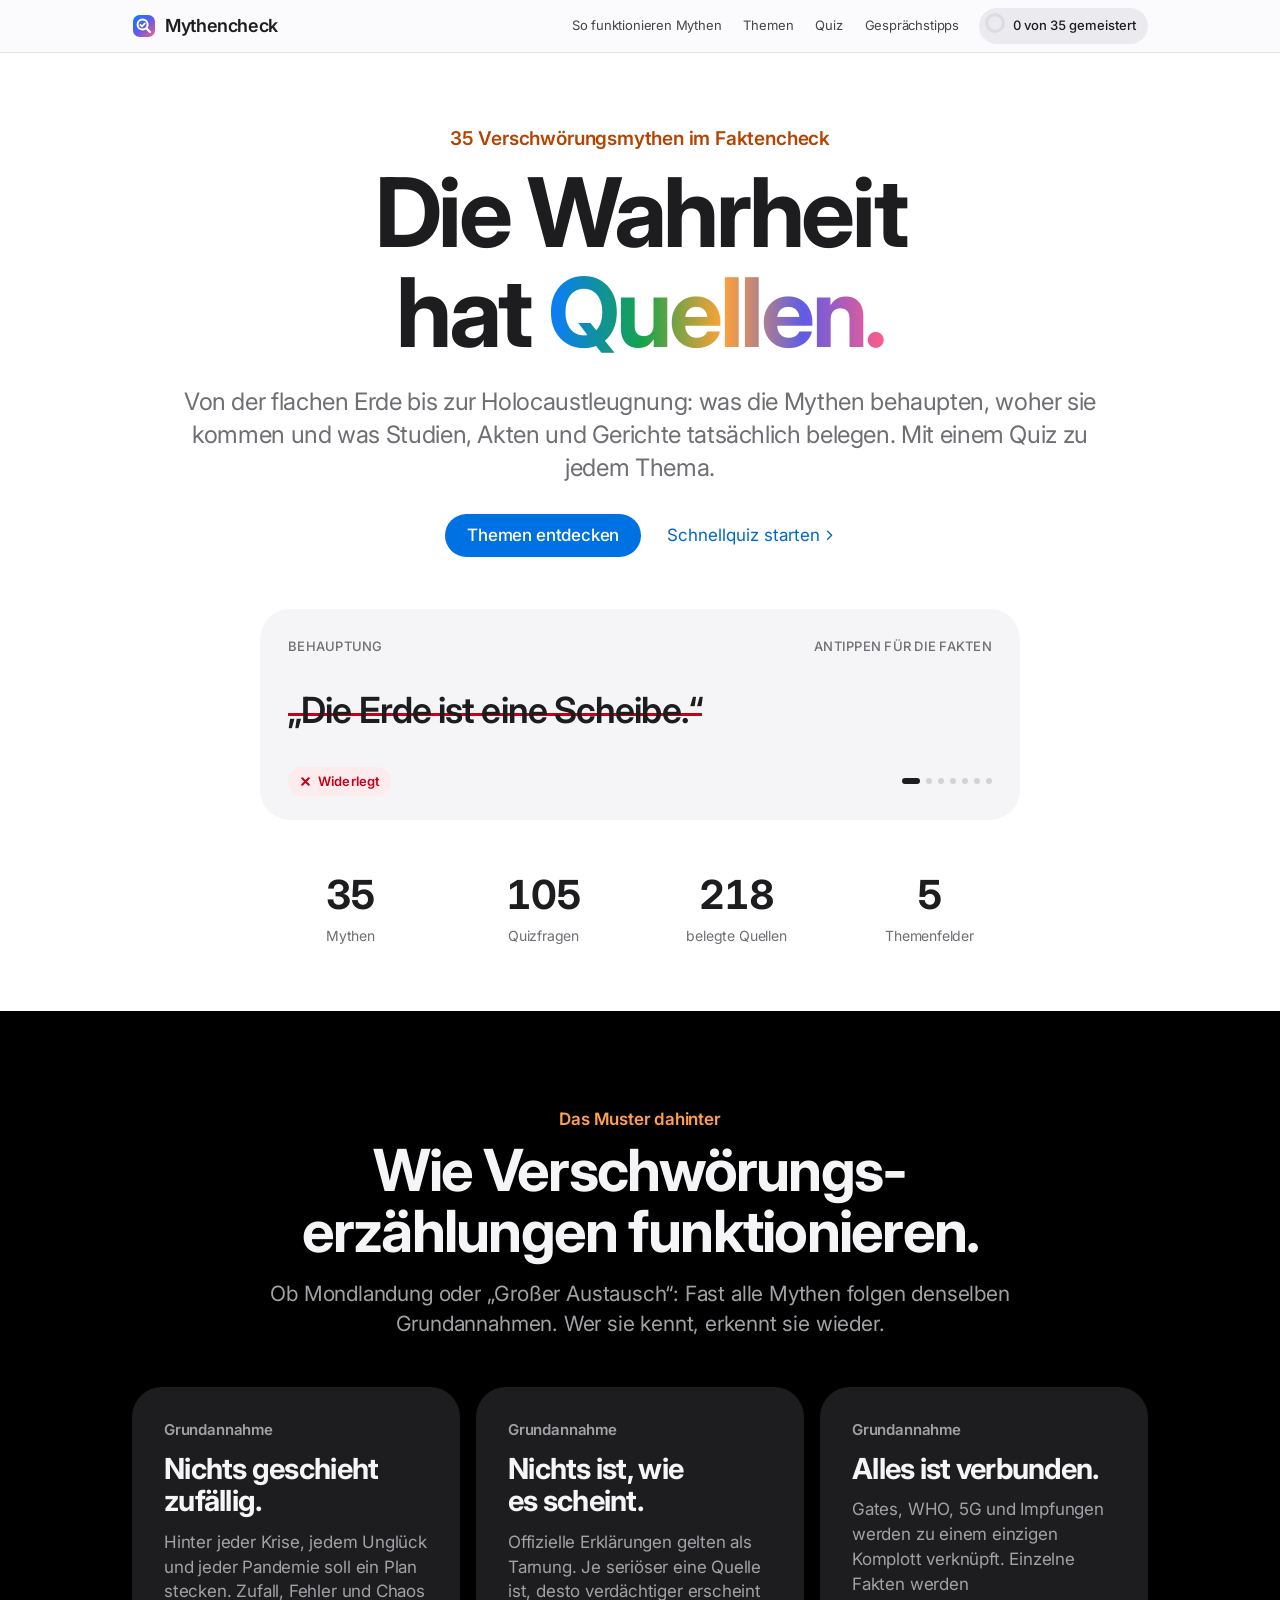
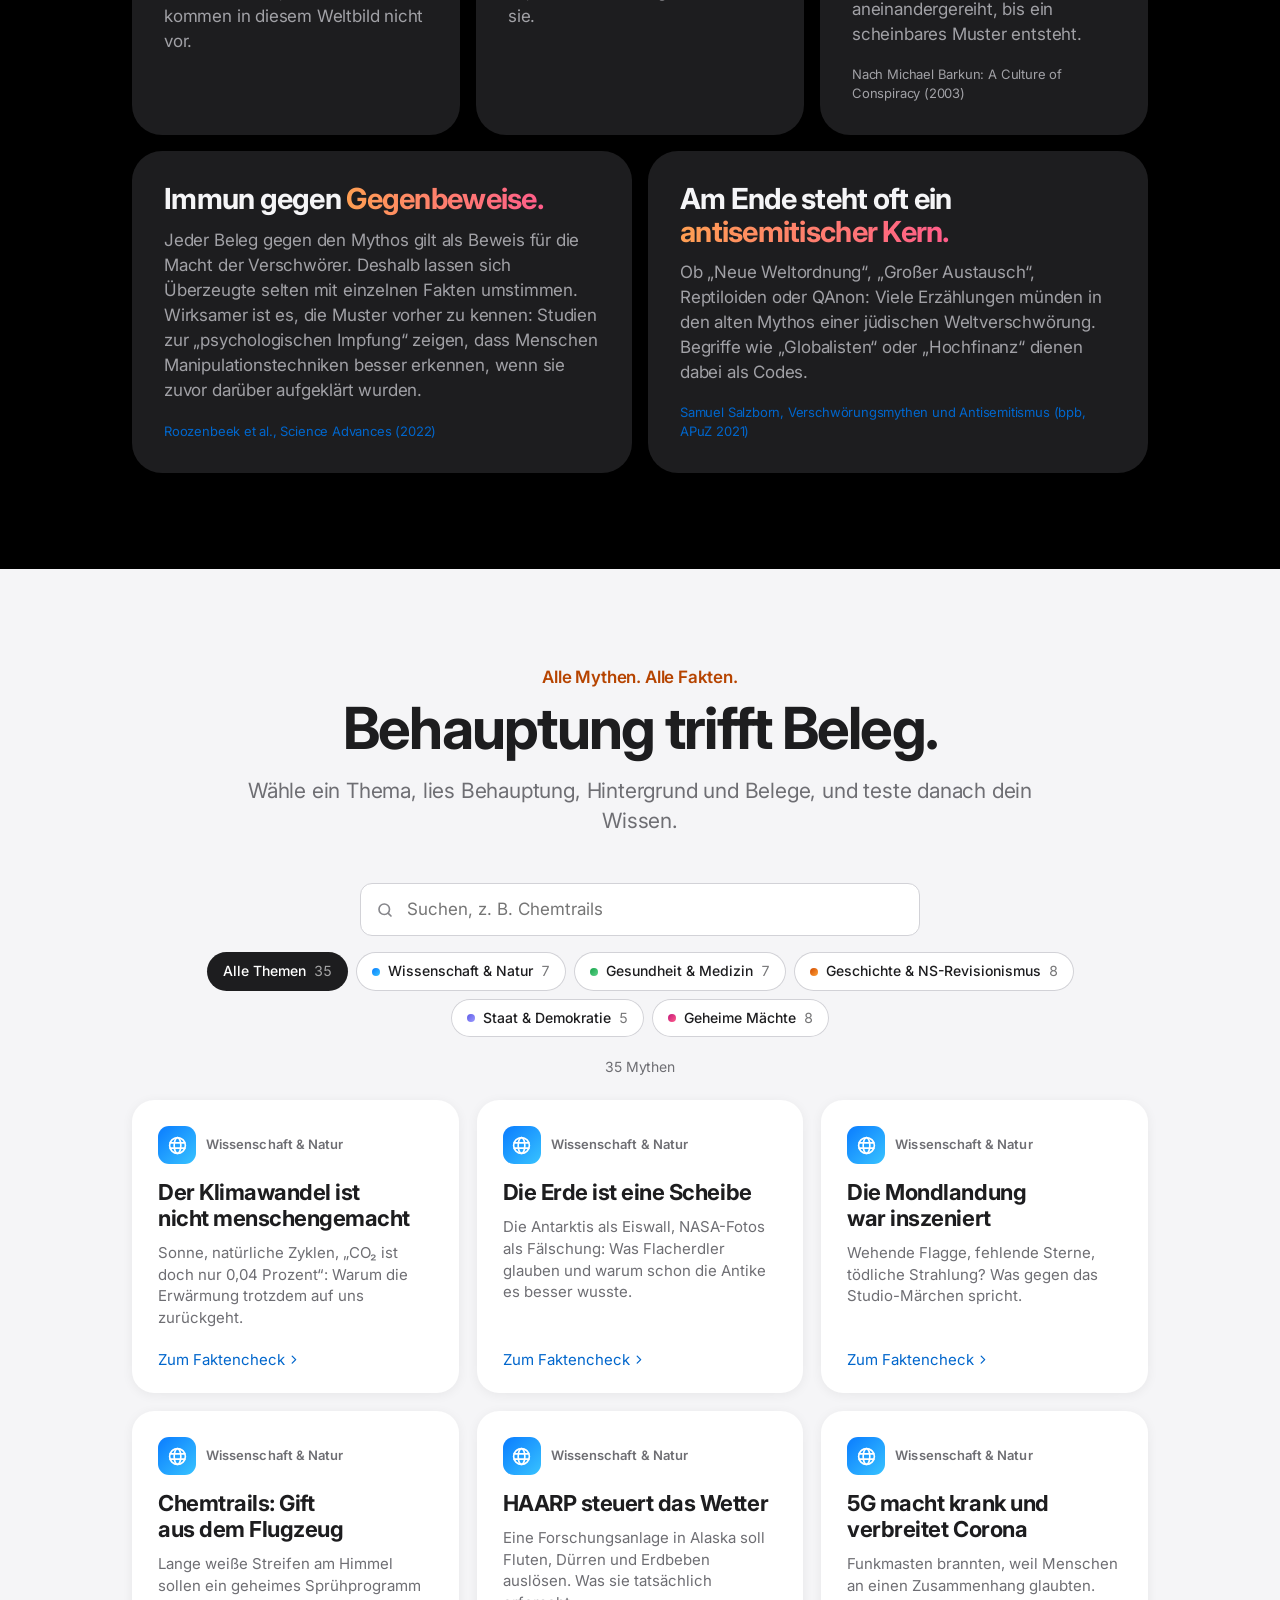
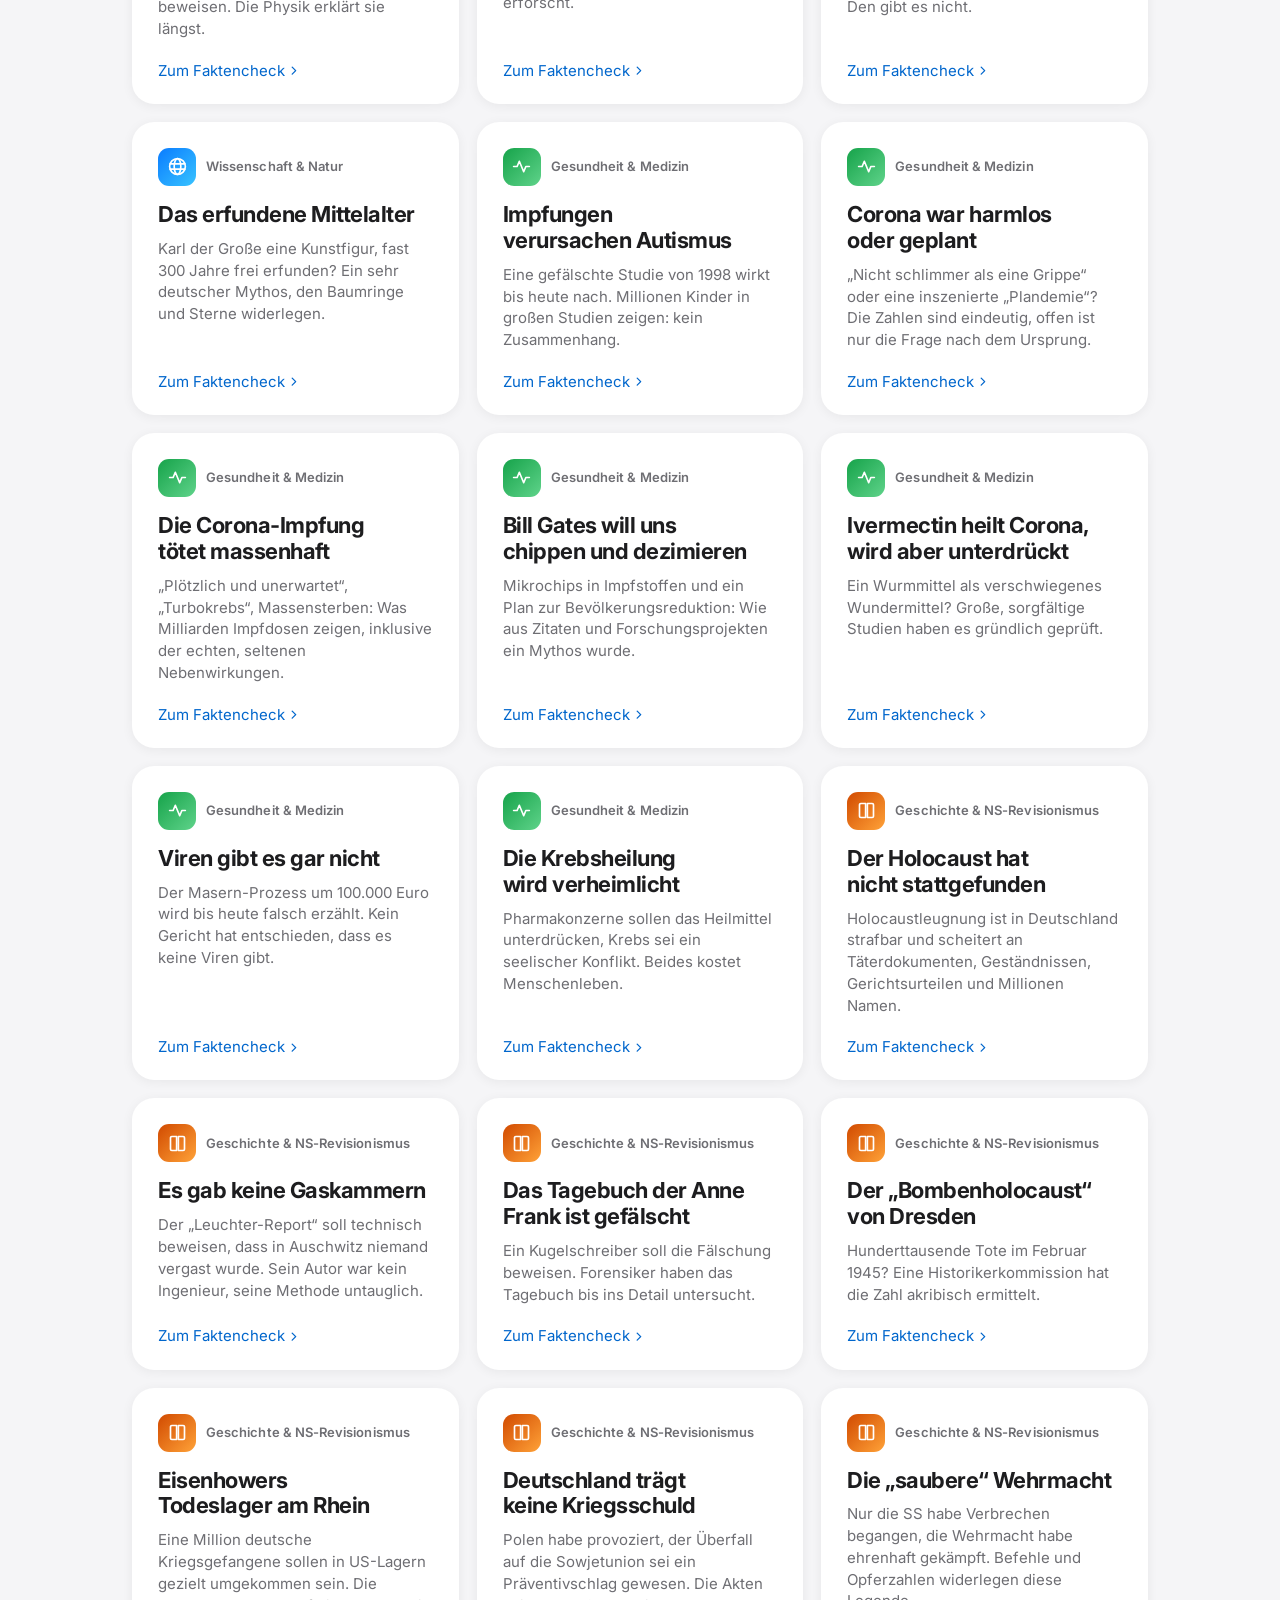
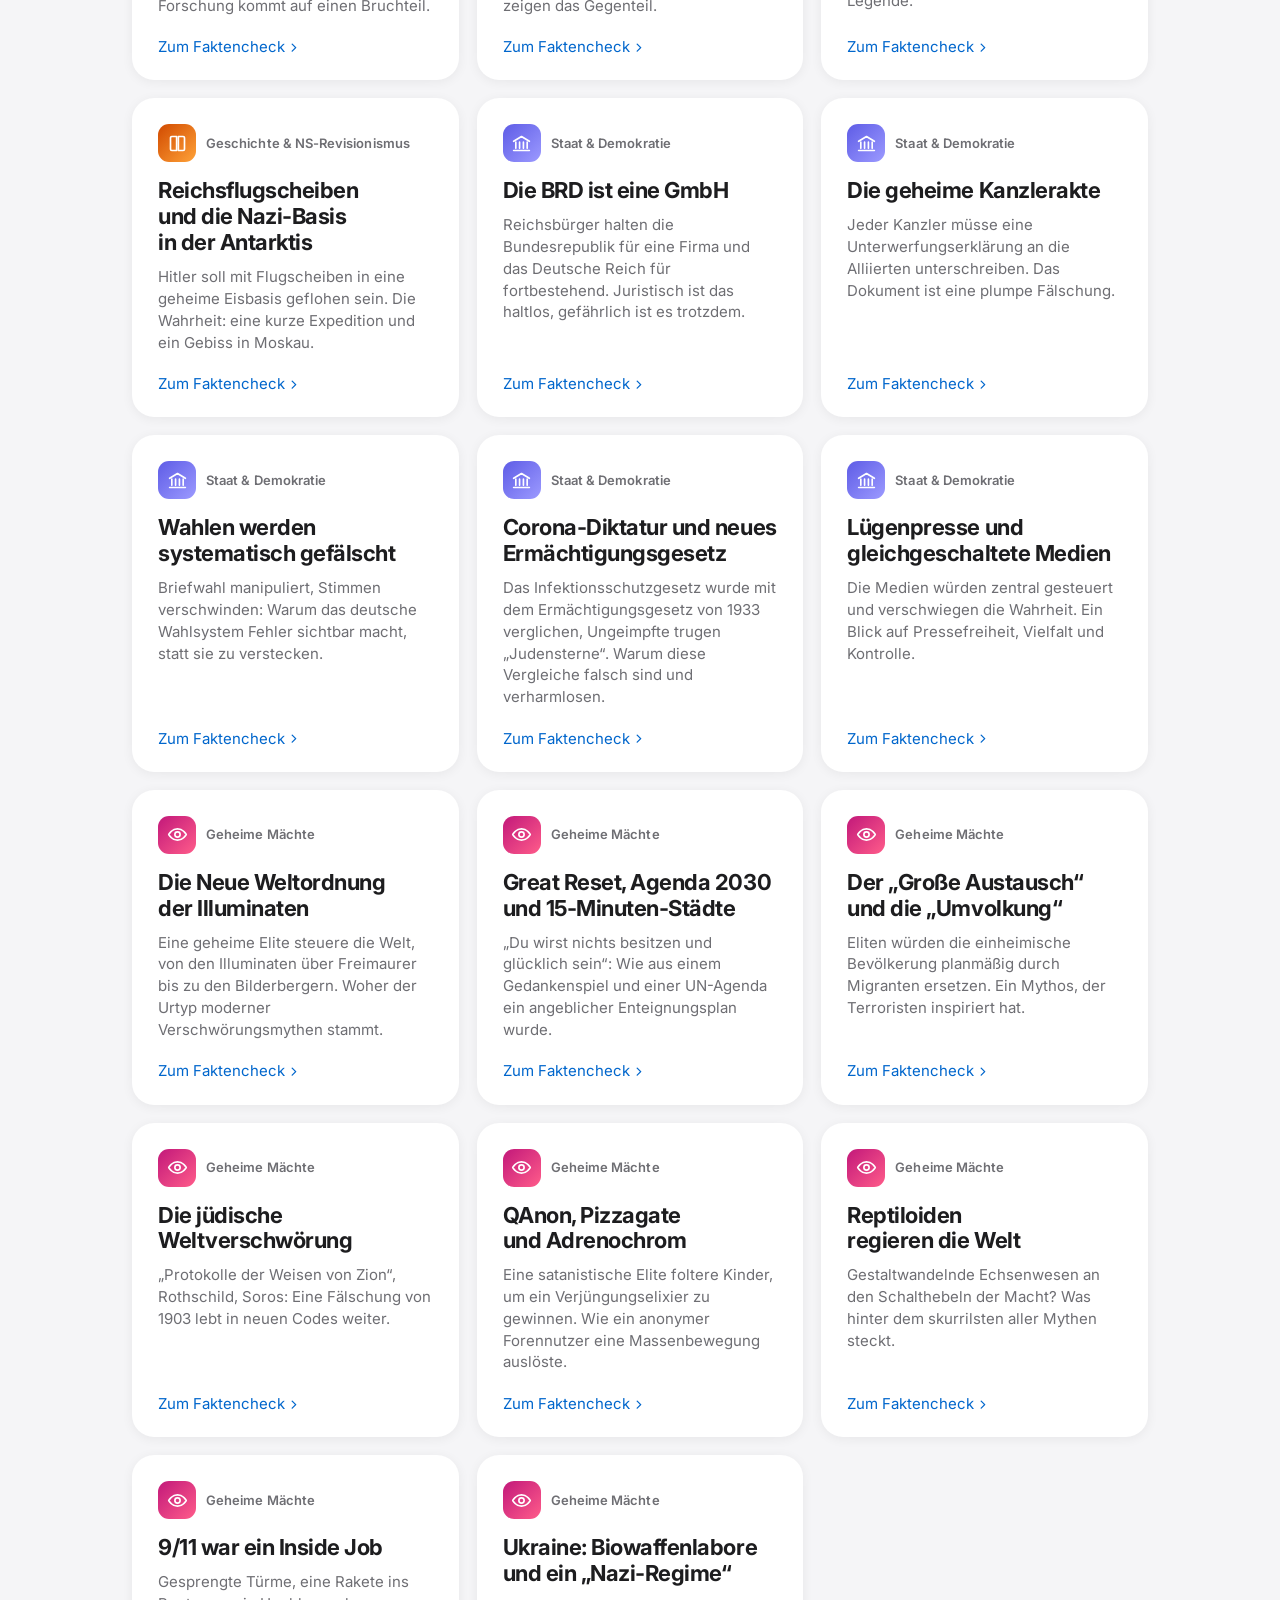
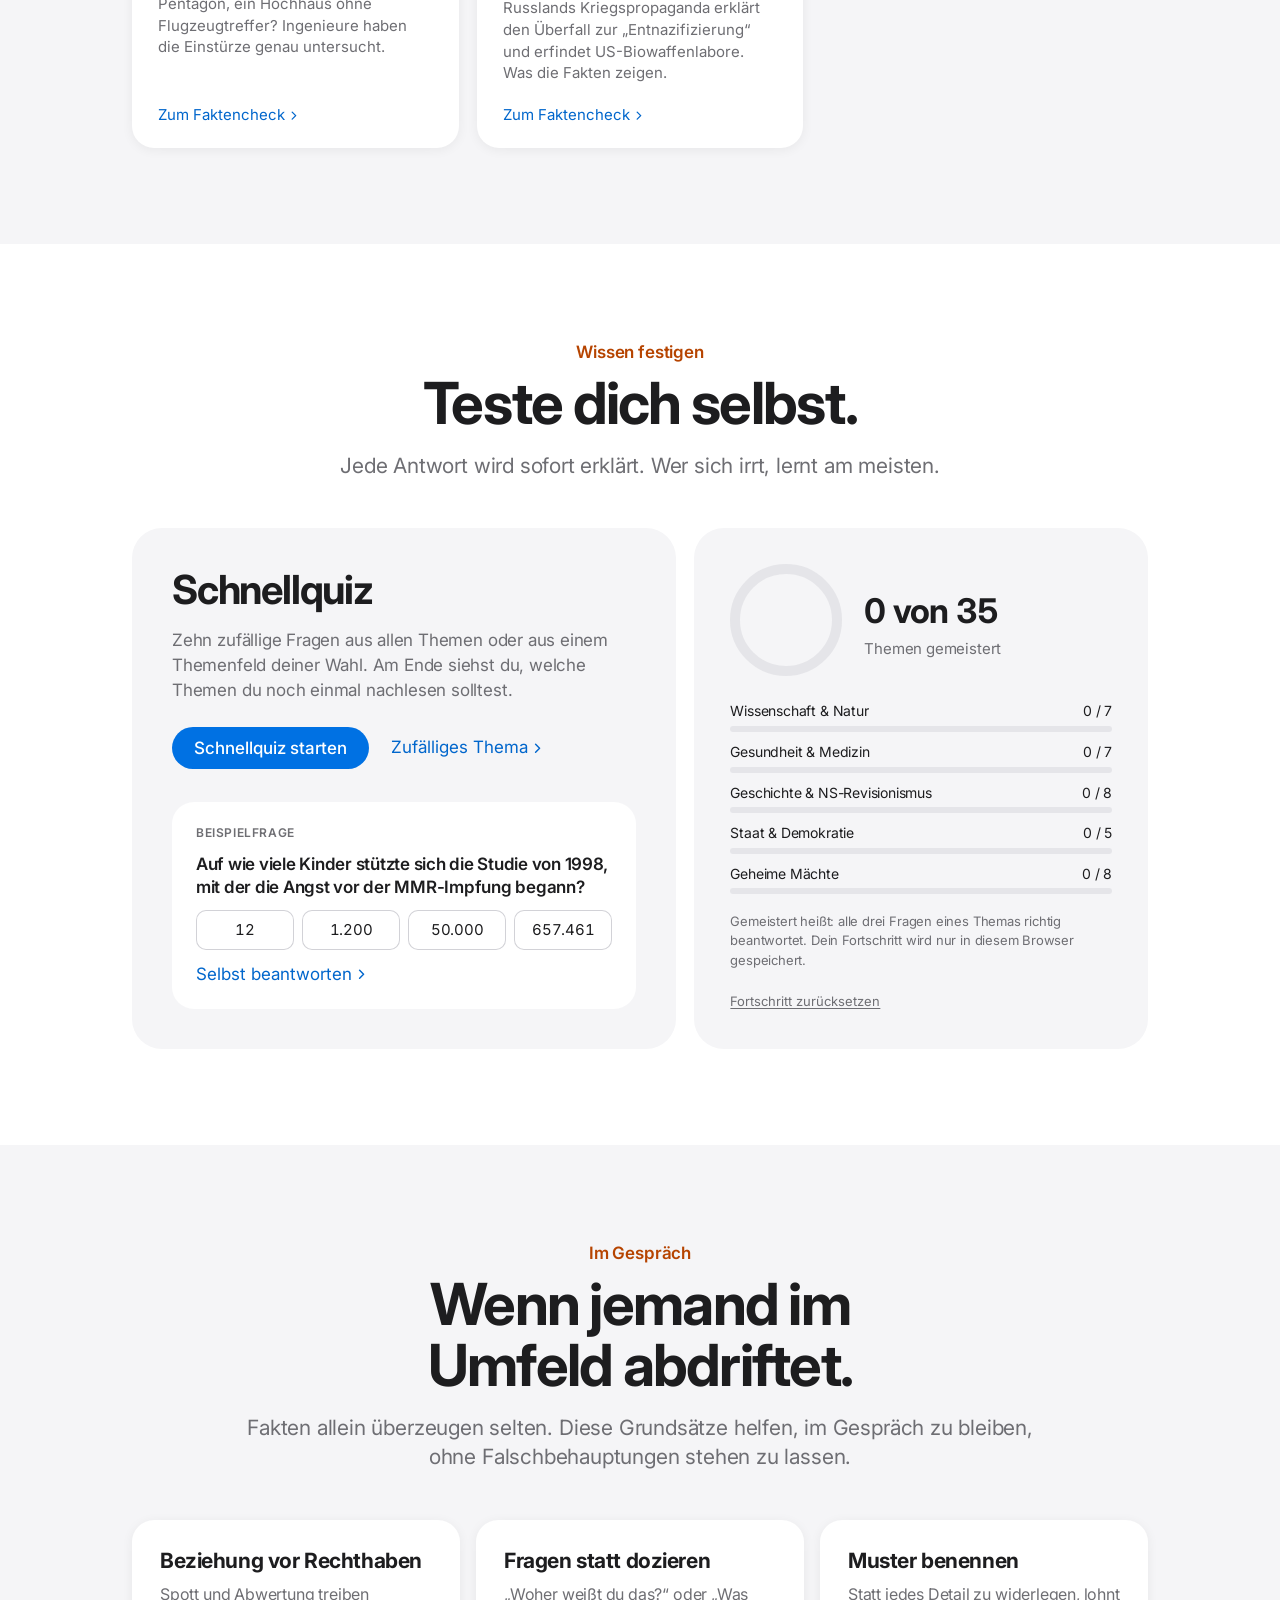
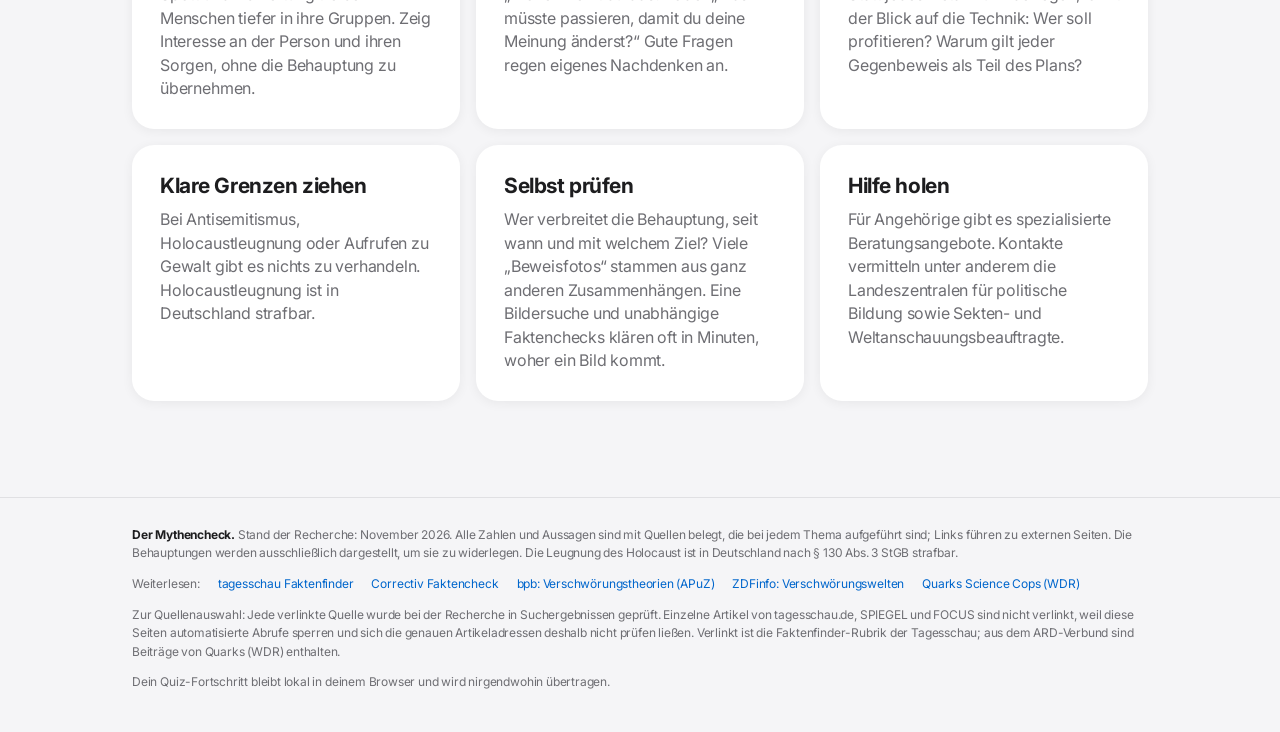
==== mythencheck/index.html @ 769f7eaf "Mythencheck: align source URLs with verified forms, add sourcing note - Use the arXiv (ar5iv) and Sp" ====
<!doctype html>
<html lang="de">
<head>
<meta charset="utf-8">
<meta name="viewport" content="width=device-width, initial-scale=1, viewport-fit=cover">
<style>:root{padding-top:env(safe-area-inset-top,0px);padding-bottom:env(safe-area-inset-bottom,0px)}body{margin:0}img{max-width:100%}</style>
<title>Der Mythencheck</title>
<meta name="claude:viewport-fit-sides" content="cover">
<meta name="description" content="35 verbreitete Verschwörungsmythen im Faktencheck: Behauptung, Hintergrund, belegte Fakten, Quellen und ein Quiz zu jedem Thema.">
<link rel="preconnect" href="https://fonts.googleapis.com">
<link rel="preconnect" href="https://fonts.gstatic.com" crossorigin>
<link rel="stylesheet" href="https://fonts.googleapis.com/css2?family=Inter:wght@400;500;600;700&display=swap">
<style>
:root{
  /* Layout: Apple-artige Produktseite. Vollflächige Bänder (weiß, hellgrau, schwarz) mit zentrierter 1080px-Spalte,
     Bento-Kacheln für Mechanismen, Kartenraster für Mythen, Detailansicht als Sheet mit Segment-Tabs. */
  --bg:#ffffff;
  --bg-alt:#f5f5f7;
  --surface:#ffffff;
  --surface-2:#f5f5f7;
  --ink:#1d1d1f;
  --ink-2:#6e6e73;
  --ink-3:#86868b;
  --line:#d2d2d7;
  --accent:#0071e3;
  --accent-hover:#0077ed;
  --link:#0066cc;
  --on-accent:#ffffff;
  --eyebrow:#b64400;
  --ok:#1a7f37;
  --ok-bg:#e9f6ed;
  --bad:#c4001a;
  --bad-bg:#fdecee;
  --kern:#8a5300;
  --kern-bg:#fff4e0;
  --note:#0b5cad;
  --note-bg:#eaf3fd;
  --nav-bg:rgba(251,251,253,.8);
  --scrim:rgba(0,0,0,.42);
  --seg-bg:rgba(118,118,128,.12);
  --seg-on:#ffffff;
  --band-dark:#000000;
  --band-dark-ink:#f5f5f7;
  --band-dark-ink-2:#a1a1a6;
  --tile-dark:#1d1d1f;
  --chip-on-bg:#1d1d1f;
  --chip-on-ink:#ffffff;
  --shadow:0 2px 12px rgba(0,0,0,.06);
  --shadow-hover:0 18px 40px rgba(0,0,0,.12);
  --shadow-sheet:0 30px 90px rgba(0,0,0,.28);
  /* Themenfelder: je zwei Töne für Verlauf und Markierung */
  --natur-1:#0a7cff; --natur-2:#38c3ff;
  --gesundheit-1:#16a34a; --gesundheit-2:#5fd38a;
  --geschichte-1:#d14a00; --geschichte-2:#ffa238;
  --staat-1:#5e5ce6; --staat-2:#9c9aff;
  --maechte-1:#c2187a; --maechte-2:#ff5c8a;
  --font-display:-apple-system,BlinkMacSystemFont,"SF Pro Display","Inter","Helvetica Neue",Helvetica,Arial,sans-serif;
  --font-text:-apple-system,BlinkMacSystemFont,"SF Pro Text","Inter","Helvetica Neue",Helvetica,Arial,sans-serif;
  --r-xl:30px; --r-lg:22px; --r-md:16px; --r-sm:12px;
}
@media (prefers-color-scheme: dark){
  :root:not([data-theme="light"]){
    --bg:#000000; --bg-alt:#101011; --surface:#1c1c1e; --surface-2:#2c2c2e;
    --ink:#f5f5f7; --ink-2:#a1a1a6; --ink-3:#8e8e93; --line:#3a3a3c;
    --accent:#0a84ff; --accent-hover:#409cff; --link:#2997ff; --on-accent:#ffffff; --eyebrow:#ff8a3d;
    --ok:#30d158; --ok-bg:rgba(48,209,88,.15); --bad:#ff6961; --bad-bg:rgba(255,69,58,.16);
    --kern:#ffc069; --kern-bg:rgba(255,159,10,.14); --note:#7cc0ff; --note-bg:rgba(10,132,255,.16);
    --nav-bg:rgba(22,22,23,.78); --scrim:rgba(0,0,0,.62); --seg-bg:rgba(118,118,128,.24); --seg-on:#636366;
    --band-dark:#161617; --band-dark-ink:#f5f5f7; --band-dark-ink-2:#a1a1a6; --tile-dark:#232325;
    --chip-on-bg:#f5f5f7; --chip-on-ink:#1d1d1f;
    --shadow:0 2px 12px rgba(0,0,0,.4); --shadow-hover:0 18px 40px rgba(0,0,0,.6); --shadow-sheet:0 30px 90px rgba(0,0,0,.7);
    color-scheme:dark;
  }
}
:root[data-theme="dark"]{
  --bg:#000000; --bg-alt:#101011; --surface:#1c1c1e; --surface-2:#2c2c2e;
  --ink:#f5f5f7; --ink-2:#a1a1a6; --ink-3:#8e8e93; --line:#3a3a3c;
  --accent:#0a84ff; --accent-hover:#409cff; --link:#2997ff; --on-accent:#ffffff; --eyebrow:#ff8a3d;
  --ok:#30d158; --ok-bg:rgba(48,209,88,.15); --bad:#ff6961; --bad-bg:rgba(255,69,58,.16);
  --kern:#ffc069; --kern-bg:rgba(255,159,10,.14); --note:#7cc0ff; --note-bg:rgba(10,132,255,.16);
  --nav-bg:rgba(22,22,23,.78); --scrim:rgba(0,0,0,.62); --seg-bg:rgba(118,118,128,.24); --seg-on:#636366;
  --band-dark:#161617; --band-dark-ink:#f5f5f7; --band-dark-ink-2:#a1a1a6; --tile-dark:#232325;
  --chip-on-bg:#f5f5f7; --chip-on-ink:#1d1d1f;
  --shadow:0 2px 12px rgba(0,0,0,.4); --shadow-hover:0 18px 40px rgba(0,0,0,.6); --shadow-sheet:0 30px 90px rgba(0,0,0,.7);
  color-scheme:dark;
}

*,*::before,*::after{box-sizing:border-box}
[hidden]{display:none!important}
section[id]{scroll-margin-top:calc(52px + env(safe-area-inset-top,0px))}
html{scroll-behavior:smooth;-webkit-text-size-adjust:100%}
body{background:var(--bg);color:var(--ink);font-family:var(--font-text);font-size:17px;line-height:1.47;letter-spacing:-.011em;-webkit-font-smoothing:antialiased;-moz-osx-font-smoothing:grayscale;text-rendering:optimizeLegibility}
body::before{content:"";position:fixed;inset:0 0 auto;height:env(safe-area-inset-top,0px);z-index:60;background:var(--nav-bg)}
a{color:var(--link);text-decoration:none}
a:hover{text-decoration:underline}
button{font:inherit;color:inherit}
:focus-visible{outline:3px solid var(--accent);outline-offset:3px;border-radius:6px}
.app{min-height:100%}
h1,h2,h3{font-family:var(--font-display);margin:0;text-wrap:balance;hyphens:manual;overflow-wrap:break-word}
p{margin:0;overflow-wrap:break-word}
@media (max-width:479px){p,.card-short,.src-text{hyphens:auto}}
.wrap{width:100%;max-width:1080px;margin:0 auto;padding-left:max(16px,env(safe-area-inset-left,0px));padding-right:max(16px,env(safe-area-inset-right,0px))}
@media (min-width:734px){.wrap{padding-left:max(32px,env(safe-area-inset-left,0px));padding-right:max(32px,env(safe-area-inset-right,0px))}}
.skip{position:absolute;left:-9999px;top:8px;z-index:200;background:var(--accent);color:var(--on-accent);padding:10px 16px;border-radius:999px}
.skip:focus{left:16px}
.sr{position:absolute;width:1px;height:1px;overflow:hidden;clip:rect(0 0 0 0);white-space:nowrap}

/* Navigation */
.nav{position:sticky;top:env(safe-area-inset-top,0px);z-index:50;background:var(--nav-bg);-webkit-backdrop-filter:saturate(180%) blur(20px);backdrop-filter:saturate(180%) blur(20px);border-bottom:1px solid color-mix(in srgb,var(--line) 55%,transparent)}
.nav .wrap{display:flex;align-items:center;gap:20px;height:52px}
.brand{display:flex;align-items:center;gap:9px;font-family:var(--font-display);font-weight:600;font-size:18px;letter-spacing:-.02em;color:var(--ink);white-space:nowrap;background:none;border:0;padding:0;cursor:pointer}
.brand:hover{text-decoration:none}
.brand-mark{width:24px;height:24px;flex:none}
.nav-links{display:flex;gap:22px;margin-left:auto;font-size:13px}
.nav-links a{color:var(--ink);opacity:.82}
.nav-links a:hover{opacity:1;text-decoration:none}
.nav-progress{display:inline-flex;align-items:center;gap:8px;font-size:13px;font-weight:500;color:var(--ink);background:var(--seg-bg);border:0;border-radius:999px;padding:5px 12px 5px 6px;cursor:pointer;white-space:nowrap;font-variant-numeric:tabular-nums}
.nav-progress svg{width:20px;height:20px;flex:none}
@media (max-width:733px){.nav-links{display:none}.nav-progress{margin-left:auto}}

/* Buttons */
.btn{display:inline-flex;align-items:center;justify-content:center;gap:6px;border:0;border-radius:999px;padding:12px 22px;font-size:17px;font-weight:500;cursor:pointer;line-height:1.1;transition:background-color .2s,transform .2s,color .2s}
.btn:hover{text-decoration:none}
.btn-primary{background:var(--accent);color:var(--on-accent)}
.btn-primary:hover{background:var(--accent-hover)}
.btn-secondary{background:transparent;color:var(--link);box-shadow:inset 0 0 0 1px var(--link)}
.btn-secondary:hover{background:color-mix(in srgb,var(--link) 10%,transparent)}
.btn-ghost{background:var(--seg-bg);color:var(--ink)}
.btn-sm{padding:8px 16px;font-size:14px}
.link-cta{display:inline-flex;align-items:center;gap:4px;color:var(--link);font-size:17px;background:none;border:0;padding:0;cursor:pointer}
.link-cta:hover{text-decoration:underline}
.chev{width:.62em;height:.62em;flex:none}

/* Hero */
.hero{padding-block:72px 64px;text-align:center;background:var(--bg)}
.hero .eyebrow{font-size:19px;font-weight:600;color:var(--eyebrow);letter-spacing:-.01em;margin-bottom:10px}
.hero h1{font-size:clamp(46px,8.4vw,96px);line-height:1.04;letter-spacing:-.035em;font-weight:700}
.hero h1 .grad{background:linear-gradient(90deg,var(--natur-1),var(--gesundheit-1) 28%,var(--geschichte-2) 52%,var(--staat-1) 76%,var(--maechte-2));-webkit-background-clip:text;background-clip:text;color:transparent;padding-bottom:.06em}
.hero .lede{max-width:40em;margin:22px auto 0;font-size:clamp(19px,2.2vw,24px);line-height:1.38;color:var(--ink-2);letter-spacing:-.015em}
.hero-actions{display:flex;flex-wrap:wrap;gap:14px 26px;justify-content:center;align-items:center;margin-top:30px}
.stats{display:grid;grid-template-columns:repeat(4,minmax(0,1fr));gap:12px;max-width:760px;margin:46px auto 0}
.stat{display:flex;flex-direction:column;gap:2px}
.stat b{font-family:var(--font-display);font-size:clamp(28px,4vw,40px);font-weight:700;letter-spacing:-.03em;font-variant-numeric:tabular-nums}
.stat span{font-size:14px;color:var(--ink-2)}
@media (max-width:560px){.stats{grid-template-columns:repeat(2,minmax(0,1fr));row-gap:22px}}

/* Ticker */
.ticker{margin:52px auto 0;max-width:760px;background:var(--surface-2);border-radius:var(--r-xl);padding:28px 28px 24px;text-align:left;display:grid;gap:14px;cursor:pointer;border:0;width:100%;transition:transform .35s cubic-bezier(.2,.8,.2,1)}
.ticker:hover{transform:scale(1.01)}
.ticker-top{display:flex;align-items:center;justify-content:space-between;gap:12px;font-size:13px;color:var(--ink-2);font-weight:500;letter-spacing:.02em;text-transform:uppercase}
.ticker-claim{font-family:var(--font-display);font-size:clamp(24px,3.6vw,36px);font-weight:600;letter-spacing:-.025em;line-height:1.15;position:relative;min-height:2.3em;display:flex;align-items:center}
.ticker-claim span{background-image:linear-gradient(var(--bad),var(--bad));background-repeat:no-repeat;background-size:0 3px;background-position:0 58%;transition:background-size .7s cubic-bezier(.6,0,.2,1) .25s,opacity .35s}
.ticker.struck .ticker-claim span{background-size:100% 3px}
.ticker.fade .ticker-claim span{opacity:0}
.ticker-foot{display:flex;align-items:center;justify-content:space-between;gap:12px;flex-wrap:wrap}
.verdict{display:inline-flex;align-items:center;gap:6px;font-size:13px;font-weight:600;color:var(--bad);background:var(--bad-bg);padding:5px 11px;border-radius:999px;letter-spacing:.01em}
.verdict svg{width:13px;height:13px}
.ticker-dots{display:flex;gap:6px}
.ticker-dots i{width:6px;height:6px;border-radius:50%;background:var(--line);transition:background .3s,width .3s}
.ticker-dots i.on{background:var(--ink);width:18px;border-radius:3px}

/* Bänder */
.band{padding-block:96px}
.band-alt{background:var(--bg-alt)}
.band-dark{background:var(--band-dark);color:var(--band-dark-ink)}
.band-head{text-align:center;max-width:820px;margin:0 auto 48px}
.band-head .eyebrow{display:block;font-size:17px;font-weight:600;color:var(--eyebrow);margin-bottom:8px}
.band-dark .band-head .eyebrow{color:#ff9f52}
.band-head h2{font-size:clamp(34px,5.2vw,58px);line-height:1.06;letter-spacing:-.03em;font-weight:700}
.band-head p{margin-top:16px;font-size:clamp(17px,2vw,21px);color:var(--ink-2);line-height:1.42}
.band-dark .band-head p{color:var(--band-dark-ink-2)}
@media (max-width:733px){.band{padding-block:68px}.band-head{margin-bottom:34px}}

/* Bento: Mechanismen */
.bento{display:grid;grid-template-columns:repeat(6,minmax(0,1fr));gap:16px}
.tile{background:var(--tile-dark);border-radius:var(--r-xl);padding:32px;display:flex;flex-direction:column;gap:12px;min-width:0}
.tile .num{font-family:var(--font-display);font-size:15px;font-weight:600;color:var(--band-dark-ink-2)}
.tile h3{font-size:clamp(24px,2.5vw,29px);line-height:1.12;letter-spacing:-.025em;font-weight:700;color:var(--band-dark-ink)}
.tile p{color:var(--band-dark-ink-2);font-size:17px}
.tile-a{grid-column:span 2}.tile-b{grid-column:span 2}.tile-c{grid-column:span 2}
.tile-wide{grid-column:span 3}
.tile .grad-text{background:linear-gradient(90deg,#ff9f52,#ff5c8a);-webkit-background-clip:text;background-clip:text;color:transparent}
.tile .cite{font-size:13px;color:var(--band-dark-ink-2);margin-top:auto;padding-top:6px}
@media (max-width:899px){.tile-a,.tile-b,.tile-c,.tile-wide{grid-column:span 6}}

/* Themen: Filter */
.controls{display:flex;flex-direction:column;gap:16px;align-items:center;margin-bottom:34px}
.search{position:relative;width:100%;max-width:560px}
.search input{width:100%;font:inherit;font-size:17px;padding:13px 16px 13px 46px;border-radius:var(--r-sm);border:1px solid var(--line);background:var(--surface);color:var(--ink);outline:none;transition:border-color .2s,box-shadow .2s}
.search input:focus{border-color:var(--accent);box-shadow:0 0 0 4px color-mix(in srgb,var(--accent) 22%,transparent)}
.search svg{position:absolute;left:16px;top:50%;transform:translateY(-50%);width:18px;height:18px;color:var(--ink-3);pointer-events:none}
.chips{display:flex;flex-wrap:wrap;gap:8px;justify-content:center}
.chip{border:0;background:var(--surface);color:var(--ink);padding:9px 16px;border-radius:999px;font-size:14px;font-weight:500;cursor:pointer;display:inline-flex;align-items:center;gap:8px;box-shadow:inset 0 0 0 1px var(--line);transition:background .2s,color .2s}
.chip:hover{box-shadow:inset 0 0 0 1px var(--ink-3)}
.chip[aria-pressed="true"]{background:var(--chip-on-bg);color:var(--chip-on-ink);box-shadow:none}
.chip .dot{width:8px;height:8px;border-radius:50%;background:linear-gradient(135deg,var(--c1),var(--c2))}
.chip .cnt{font-variant-numeric:tabular-nums;opacity:.6;font-weight:400}
.result-line{text-align:center;color:var(--ink-2);font-size:14px;margin:-14px 0 22px;min-height:1.4em}

/* Karten */
.grid{display:grid;grid-template-columns:repeat(auto-fill,minmax(min(100%,300px),1fr));gap:18px}
.card{position:relative;display:flex;flex-direction:column;align-items:stretch;gap:10px;text-align:left;background:var(--surface);border:0;border-radius:var(--r-lg);padding:26px 26px 22px;cursor:pointer;box-shadow:var(--shadow);transition:transform .35s cubic-bezier(.2,.8,.2,1),box-shadow .35s;min-width:0}
.card:hover{transform:translateY(-3px) scale(1.012);box-shadow:var(--shadow-hover)}
.card-top{display:flex;align-items:center;gap:10px}
.cat-icon{width:38px;height:38px;border-radius:11px;display:grid;place-items:center;color:#fff;background:linear-gradient(135deg,var(--c1),var(--c2));flex:none}
.cat-icon svg{width:21px;height:21px}
.card-cat{font-size:13px;font-weight:600;color:var(--ink-2);letter-spacing:.005em}
.badge{margin-left:auto;font-size:12px;font-weight:600;padding:4px 9px;border-radius:999px;font-variant-numeric:tabular-nums;white-space:nowrap}
.badge.done{color:var(--ok);background:var(--ok-bg)}
.badge.part{color:var(--ink-2);background:var(--seg-bg)}
.card-title{display:block;font-family:var(--font-display);font-size:22px;line-height:1.18;font-weight:700;letter-spacing:-.022em;margin-top:6px;hyphens:manual;overflow-wrap:break-word;text-wrap:balance}
.card-short{display:block;font-size:15px;line-height:1.45;color:var(--ink-2)}
.card-cta{display:inline-flex;align-items:center;gap:4px;margin-top:auto;padding-top:10px;color:var(--link);font-size:15px}
.empty{grid-column:1/-1;text-align:center;padding:48px 16px;color:var(--ink-2)}
.empty b{display:block;color:var(--ink);font-size:21px;margin-bottom:6px;font-family:var(--font-display)}

/* Quiz-Band */
.quiz-band{display:grid;grid-template-columns:minmax(0,1.2fr) minmax(0,1fr);gap:18px}
.quiz-hero{background:var(--surface-2);border-radius:var(--r-xl);padding:40px;display:flex;flex-direction:column;gap:16px;min-width:0}
.quiz-hero h3{font-size:clamp(28px,3.6vw,40px);letter-spacing:-.03em;line-height:1.08;font-weight:700}
.quiz-hero p{color:var(--ink-2);font-size:17px}
.quiz-hero .row{display:flex;flex-wrap:wrap;gap:12px 22px;align-items:center;margin-top:8px}
.sample{margin-top:auto;background:var(--surface);border-radius:var(--r-lg);padding:22px 24px;display:flex;flex-direction:column;gap:12px}
.sample .label{font-size:12px;font-weight:600;color:var(--ink-2);text-transform:uppercase;letter-spacing:.05em}
.quiz-hero .sample-q{color:var(--ink)}
.sample-q{font-family:var(--font-display);font-size:19px;font-weight:600;letter-spacing:-.015em;line-height:1.3}
.sample-opts{display:grid;grid-template-columns:repeat(4,minmax(0,1fr));gap:8px}
.sample-opts span{text-align:center;padding:9px 6px;border-radius:10px;box-shadow:inset 0 0 0 1px var(--line);font-size:15px;font-variant-numeric:tabular-nums}
@media (max-width:479px){.sample-opts{grid-template-columns:repeat(2,minmax(0,1fr))}}
.progress-card{background:var(--surface-2);border-radius:var(--r-xl);padding:36px;display:flex;flex-direction:column;gap:18px;min-width:0}
.ring-row{display:flex;align-items:center;gap:22px}
.ring{width:112px;height:112px;flex:none}
.ring-label b{display:block;font-family:var(--font-display);font-size:34px;font-weight:700;letter-spacing:-.03em;font-variant-numeric:tabular-nums}
.ring-label span{color:var(--ink-2);font-size:15px}
.bars{display:grid;gap:10px}
.bar-row{display:grid;grid-template-columns:minmax(0,1fr) auto;gap:4px 12px;font-size:14px;align-items:center}
.bar-row span:last-child{color:var(--ink-2);font-variant-numeric:tabular-nums}
.bar{grid-column:1/-1;height:6px;border-radius:3px;background:var(--seg-bg);overflow:hidden}
.bar i{display:block;height:100%;border-radius:3px;background:linear-gradient(90deg,var(--c1),var(--c2));transition:width .6s cubic-bezier(.2,.8,.2,1)}
.reset{align-self:flex-start;background:none;border:0;color:var(--ink-2);font-size:13px;cursor:pointer;padding:0;text-decoration:underline;text-underline-offset:2px}
.reset-confirm{display:flex;flex-wrap:wrap;gap:8px;align-items:center;font-size:13px;color:var(--ink-2)}
@media (max-width:899px){.quiz-band{grid-template-columns:minmax(0,1fr)}.quiz-hero,.progress-card{padding:28px}}

/* Gesprächstipps */
.tips{display:grid;grid-template-columns:repeat(3,minmax(0,1fr));gap:16px}
@media (max-width:899px){.tips{grid-template-columns:repeat(2,minmax(0,1fr))}}
@media (max-width:559px){.tips{grid-template-columns:minmax(0,1fr)}}
.tip{background:var(--surface);border-radius:var(--r-lg);padding:28px;display:flex;flex-direction:column;gap:10px;box-shadow:var(--shadow);min-width:0}
.tip h3{font-size:21px;letter-spacing:-.02em;font-weight:700;line-height:1.2}
.tip p{color:var(--ink-2);font-size:16px}

/* Footer */
.foot{background:var(--bg-alt);color:var(--ink-2);font-size:12px;line-height:1.55;padding-block:28px 40px;border-top:1px solid color-mix(in srgb,var(--line) 60%,transparent)}
.foot .wrap{display:grid;gap:12px}
.foot strong{color:var(--ink)}
.foot-links{display:flex;flex-wrap:wrap;gap:6px 18px}

/* Sheet */
.sheet-root{position:fixed;inset:0;z-index:100;display:flex;align-items:center;justify-content:center;padding:max(24px,env(safe-area-inset-top,0px)) max(24px,env(safe-area-inset-right,0px)) max(24px,env(safe-area-inset-bottom,0px)) max(24px,env(safe-area-inset-left,0px))}
.scrim{position:absolute;inset:0;background:var(--scrim);-webkit-backdrop-filter:blur(8px);backdrop-filter:blur(8px);animation:fadeIn .25s ease both}
.sheet{position:relative;width:min(920px,100%);max-height:100%;height:100%;background:var(--bg);border-radius:var(--r-xl);box-shadow:var(--shadow-sheet);display:flex;flex-direction:column;overflow:hidden;animation:sheetIn .42s cubic-bezier(.2,.9,.25,1) both}
.sheet-bar{display:flex;align-items:center;gap:12px;padding:14px 16px 14px 24px;border-bottom:1px solid color-mix(in srgb,var(--line) 55%,transparent);background:var(--nav-bg);-webkit-backdrop-filter:saturate(180%) blur(20px);backdrop-filter:saturate(180%) blur(20px);flex:none}
.sheet-bar .card-cat{display:flex;align-items:center;gap:8px}
.sheet-bar .cat-icon{width:26px;height:26px;border-radius:8px}
.sheet-bar .cat-icon svg{width:15px;height:15px}
.icon-btn{margin-left:auto;width:34px;height:34px;border-radius:50%;border:0;background:var(--seg-bg);color:var(--ink);display:grid;place-items:center;cursor:pointer;flex:none}
.icon-btn svg{width:14px;height:14px}
.sheet-scroll{overflow-y:auto;overscroll-behavior:contain;-webkit-overflow-scrolling:touch;flex:1;min-height:0}
.sheet-body{padding:36px 48px 48px;display:flex;flex-direction:column;gap:26px}
@media (max-width:733px){
  .sheet-root{padding:max(10px,env(safe-area-inset-top,0px)) 0 0 0;align-items:flex-end}
  .sheet{border-radius:22px 22px 0 0;height:100%}
  .sheet-body{padding:26px max(18px,env(safe-area-inset-right,0px)) calc(36px + env(safe-area-inset-bottom,0px)) max(18px,env(safe-area-inset-left,0px))}
  .sheet-bar{padding-left:18px}
}
.topic-head{display:flex;flex-direction:column;gap:12px}
.topic-head .verdict{align-self:flex-start}
.topic-head h2{font-size:clamp(30px,4.6vw,48px);line-height:1.07;letter-spacing:-.03em;font-weight:700}
.topic-head .lede{font-size:clamp(17px,2vw,21px);color:var(--ink-2);line-height:1.42}
.seg{display:flex;background:var(--seg-bg);border-radius:10px;padding:2px;gap:2px;align-self:flex-start;max-width:100%}
.seg button{border:0;background:transparent;padding:7px 16px;border-radius:8px;font-size:14px;font-weight:500;cursor:pointer;color:var(--ink);white-space:nowrap;transition:background .2s}
.seg button[aria-selected="true"]{background:var(--seg-on);box-shadow:0 1px 4px rgba(0,0,0,.12)}
@media (max-width:480px){.seg{align-self:stretch}.seg button{flex:1;padding:7px 4px;font-size:13px}}
.panel{display:flex;flex-direction:column;gap:22px;animation:fadeIn .3s ease both}
.panel h3{font-size:22px;letter-spacing:-.02em;font-weight:700}
.claim{background:var(--surface-2);border-radius:var(--r-lg);padding:26px 28px;display:flex;flex-direction:column;gap:10px}
.claim .label svg{width:12px;height:12px}
.claim .label{font-size:13px;font-weight:600;color:var(--bad);text-transform:uppercase;letter-spacing:.04em;display:flex;align-items:center;gap:8px}
.claim p{font-size:19px;line-height:1.45;font-family:var(--font-display);letter-spacing:-.015em}
.prose{display:flex;flex-direction:column;gap:14px;max-width:68ch}
.prose p{font-size:17px;line-height:1.55}
.box{border-radius:var(--r-md);padding:20px 22px;display:flex;gap:14px;align-items:flex-start}
.box svg{width:22px;height:22px;flex:none;margin-top:1px}
.box b{display:block;font-size:15px;margin-bottom:4px}
.box p{font-size:16px;line-height:1.5}
.box-kern{background:var(--kern-bg);color:var(--ink)}
.box-kern svg,.box-kern b{color:var(--kern)}
.box-note{background:var(--note-bg);color:var(--ink)}
.box-note svg,.box-note b{color:var(--note)}
.facts{list-style:none;margin:0;padding:0;display:grid;gap:12px}
.fact{background:var(--surface-2);border-radius:var(--r-md);padding:20px 22px 20px 58px;position:relative}
.fact::before{content:"";position:absolute;left:20px;top:22px;width:24px;height:24px;border-radius:50%;background:var(--ok-bg) url("data:image/svg+xml,%3Csvg xmlns='http://www.w3.org/2000/svg' viewBox='0 0 24 24' fill='none' stroke='%2330a14e' stroke-width='3' stroke-linecap='round' stroke-linejoin='round'%3E%3Cpath d='M6 12.5l4 4 8-9'/%3E%3C/svg%3E") center/14px no-repeat}
.fact b{display:block;font-family:var(--font-display);font-size:18px;letter-spacing:-.015em;margin-bottom:4px}
.fact p{font-size:16px;line-height:1.52;color:var(--ink)}
.sources{list-style:none;margin:0;padding:0;display:grid;gap:10px}
.src{display:grid;grid-template-columns:auto minmax(0,1fr);gap:4px 14px;align-items:baseline;padding:16px 18px;border-radius:var(--r-md);background:var(--surface-2)}
.src-type{font-size:11px;font-weight:700;text-transform:uppercase;letter-spacing:.06em;color:var(--ink-2);background:var(--bg);border-radius:6px;padding:3px 7px;white-space:nowrap}
.src-text{font-size:15px;line-height:1.45;overflow-wrap:anywhere}
.src-link{grid-column:2;font-size:14px;display:inline-flex;align-items:center;gap:4px;overflow-wrap:anywhere}
.src-link svg{width:11px;height:11px;flex:none}
.src-note{font-size:13px;color:var(--ink-2)}
.topic-nav{display:flex;justify-content:space-between;gap:12px;flex-wrap:wrap;padding-top:22px;border-top:1px solid color-mix(in srgb,var(--line) 60%,transparent)}
.topic-nav button{background:none;border:0;color:var(--link);cursor:pointer;font-size:15px;padding:4px 0;display:inline-flex;align-items:center;gap:6px;text-align:left;max-width:48%}
.topic-nav button:last-child{text-align:right;margin-left:auto}
.topic-nav small{display:block;color:var(--ink-2);font-size:12px}
.chev-l{transform:rotate(180deg)}

/* Quiz */
.quiz{display:flex;flex-direction:column;gap:18px}
.q-meta{display:flex;align-items:center;justify-content:space-between;gap:12px;font-size:13px;color:var(--ink-2);font-variant-numeric:tabular-nums}
.q-track{height:4px;border-radius:2px;background:var(--seg-bg);overflow:hidden}
.q-track i{display:block;height:100%;background:var(--accent);border-radius:2px;transition:width .4s cubic-bezier(.2,.8,.2,1)}
.q-from{font-size:13px;color:var(--ink-2);display:flex;align-items:center;gap:8px}
.q-from .cat-icon{width:22px;height:22px;border-radius:6px}
.q-from .cat-icon svg{width:13px;height:13px}
.q-text{font-family:var(--font-display);font-size:clamp(21px,2.8vw,27px);font-weight:600;line-height:1.25;letter-spacing:-.02em}
.opts{display:grid;gap:10px}
.opt{display:flex;align-items:flex-start;gap:14px;text-align:left;width:100%;padding:15px 18px;border-radius:14px;border:1px solid var(--line);background:var(--surface);cursor:pointer;font-size:16px;line-height:1.4;transition:border-color .2s,background .2s,transform .15s}
.opt:hover:not(:disabled){border-color:var(--accent)}
.opt:active:not(:disabled){transform:scale(.99)}
.opt .key{flex:none;width:26px;height:26px;border-radius:50%;display:grid;place-items:center;font-size:13px;font-weight:600;background:var(--seg-bg);color:var(--ink-2)}
.opt:disabled{cursor:default}
.opt.correct{border-color:var(--ok);background:var(--ok-bg)}
.opt.correct .key{background:var(--ok);color:var(--bg)}
.opt.wrong{border-color:var(--bad);background:var(--bad-bg)}
.opt.wrong .key{background:var(--bad);color:var(--bg)}
.opt.dim{opacity:.55}
.feedback{border-radius:var(--r-md);padding:18px 20px;display:flex;gap:12px;align-items:flex-start;animation:fadeIn .3s ease both}
.feedback.ok{background:var(--ok-bg)}
.feedback.no{background:var(--bad-bg)}
.feedback svg{width:22px;height:22px;flex:none;margin-top:1px}
.feedback.ok svg,.feedback.ok b{color:var(--ok)}
.feedback.no svg,.feedback.no b{color:var(--bad)}
.feedback b{display:block;margin-bottom:3px}
.feedback p{font-size:15px;line-height:1.5}
.feedback .more{margin-top:8px;font-size:14px}
.q-actions{display:flex;justify-content:flex-end;gap:12px;flex-wrap:wrap}
.result{display:flex;flex-direction:column;align-items:center;text-align:center;gap:16px;padding:12px 0}
.result .ring{width:132px;height:132px}
.result h3{font-size:clamp(26px,3.4vw,34px);letter-spacing:-.025em}
.result p{color:var(--ink-2);max-width:38em}
.result .row{display:flex;flex-wrap:wrap;gap:12px;justify-content:center}
.review{width:100%;text-align:left;display:grid;gap:8px;margin-top:6px}
.review h4{margin:0;font-size:15px;color:var(--ink-2);font-weight:600}
.review button{display:flex;align-items:center;gap:10px;width:100%;text-align:left;background:var(--surface-2);border:0;border-radius:12px;padding:12px 14px;cursor:pointer;font-size:15px}
.review button .rv-title{flex:1;min-width:0}
.review .cat-icon{width:28px;height:28px;border-radius:8px}
.review .cat-icon svg{width:16px;height:16px}
.setup{display:flex;flex-direction:column;gap:20px}
.setup .label{font-size:13px;font-weight:600;color:var(--ink-2);text-transform:uppercase;letter-spacing:.05em}
.setup .chips{justify-content:flex-start}

@keyframes fadeIn{from{opacity:0}to{opacity:1}}
@keyframes sheetIn{from{opacity:0;transform:translateY(28px) scale(.985)}to{opacity:1;transform:none}}
@media (prefers-reduced-motion:reduce){
  *,*::before,*::after{animation-duration:.01ms!important;animation-iteration-count:1!important;transition-duration:.01ms!important;scroll-behavior:auto!important}
}

</style>
</head>
<body>
<div class="app" lang="de">
<a class="skip" href="#themen">Direkt zu den Themen</a>

<header class="nav">
  <div class="wrap">
    <button class="brand" id="brand" type="button" aria-label="Der Mythencheck, zum Seitenanfang">
      <svg class="brand-mark" viewBox="0 0 24 24" aria-hidden="true">
        <defs><linearGradient id="bm" x1="0" y1="0" x2="1" y2="1"><stop offset="0" style="stop-color:var(--natur-1)"/><stop offset=".5" style="stop-color:var(--staat-1)"/><stop offset="1" style="stop-color:var(--maechte-2)"/></linearGradient></defs>
        <rect x="1" y="1" width="22" height="22" rx="6.5" fill="url(#bm)"/>
        <circle cx="10.6" cy="10.6" r="5" fill="none" stroke="#fff" stroke-width="2"/>
        <path d="M14.4 14.4 18 18" stroke="#fff" stroke-width="2.2" stroke-linecap="round"/>
        <path d="M8.4 10.8l1.6 1.6 2.9-3.1" fill="none" stroke="#fff" stroke-width="1.7" stroke-linecap="round" stroke-linejoin="round"/>
      </svg>
      Mythencheck
    </button>
    <nav class="nav-links" aria-label="Bereiche">
      <a href="#mechanismen">So funktionieren Mythen</a>
      <a href="#themen">Themen</a>
      <a href="#quiz">Quiz</a>
      <a href="#gespraech">Gesprächstipps</a>
    </nav>
    <button class="nav-progress" id="nav-progress" type="button" aria-label="Lernfortschritt anzeigen">
      <span id="nav-progress-ring"></span><span id="nav-progress-text">0 gemeistert</span>
    </button>
  </div>
</header>

<main>
  <section class="hero" id="top" aria-labelledby="hero-title">
    <div class="wrap">
      <p class="eyebrow"><span id="lead-count">35</span> Verschwörungsmythen im Faktencheck</p>
      <h1 id="hero-title">Die Wahrheit hat <span class="grad">Quellen.</span></h1>
      <p class="lede">Von der flachen Erde bis zur Holocaustleugnung: was die Mythen behaupten, woher sie kommen und was Studien, Akten und Gerichte tatsächlich belegen. Mit einem Quiz zu jedem Thema.</p>
      <div class="hero-actions">
        <a class="btn btn-primary" href="#themen">Themen entdecken</a>
        <button class="link-cta" type="button" data-quiz="alle">Schnellquiz starten <svg class="chev" viewBox="0 0 10 16" aria-hidden="true"><path d="M2.5 2l6 6-6 6" fill="none" stroke="currentColor" stroke-width="2.2" stroke-linecap="round" stroke-linejoin="round"/></svg></button>
      </div>

      <button class="ticker" id="ticker" type="button">
        <span class="ticker-top"><span>Behauptung</span><span>Antippen für die Fakten</span></span>
        <span class="ticker-claim" id="ticker-claim"><span>„Die Erde ist eine Scheibe.“</span></span>
        <span class="ticker-foot">
          <span class="verdict"><svg viewBox="0 0 14 14" aria-hidden="true"><path d="M3.5 3.5l7 7M10.5 3.5l-7 7" fill="none" stroke="currentColor" stroke-width="2.2" stroke-linecap="round"/></svg>Widerlegt</span>
          <span class="ticker-dots" id="ticker-dots" aria-hidden="true"></span>
        </span>
      </button>

      <div class="stats" role="list">
        <div class="stat" role="listitem"><b id="stat-topics">35</b><span>Mythen</span></div>
        <div class="stat" role="listitem"><b id="stat-q">105</b><span>Quizfragen</span></div>
        <div class="stat" role="listitem"><b id="stat-src">218</b><span>belegte Quellen</span></div>
        <div class="stat" role="listitem"><b id="stat-cats">5</b><span>Themenfelder</span></div>
      </div>
    </div>
  </section>

  <section class="band band-dark" id="mechanismen" aria-labelledby="mech-title">
    <div class="wrap">
      <div class="band-head">
        <span class="eyebrow">Das Muster dahinter</span>
        <h2 id="mech-title">Wie Verschwörungs&shy;erzählungen funktionieren.</h2>
        <p>Ob Mondlandung oder „Großer Austausch“: Fast alle Mythen folgen denselben Grundannahmen. Wer sie kennt, erkennt sie wieder.</p>
      </div>
      <div class="bento">
        <article class="tile tile-a">
          <span class="num">Grundannahme</span>
          <h3>Nichts geschieht zufällig.</h3>
          <p>Hinter jeder Krise, jedem Unglück und jeder Pandemie soll ein Plan stecken. Zufall, Fehler und Chaos kommen in diesem Weltbild nicht vor.</p>
        </article>
        <article class="tile tile-b">
          <span class="num">Grundannahme</span>
          <h3>Nichts ist, wie es scheint.</h3>
          <p>Offizielle Erklärungen gelten als Tarnung. Je seriöser eine Quelle ist, desto verdächtiger erscheint sie.</p>
        </article>
        <article class="tile tile-c">
          <span class="num">Grundannahme</span>
          <h3>Alles ist verbunden.</h3>
          <p>Gates, WHO, 5G und Impfungen werden zu einem einzigen Komplott verknüpft. Einzelne Fakten werden aneinandergereiht, bis ein scheinbares Muster entsteht.</p>
          <span class="cite">Nach Michael Barkun: A Culture of Conspiracy (2003)</span>
        </article>
        <article class="tile tile-wide">
          <h3>Immun gegen <span class="grad-text">Gegenbeweise.</span></h3>
          <p>Jeder Beleg gegen den Mythos gilt als Beweis für die Macht der Verschwörer. Deshalb lassen sich Überzeugte selten mit einzelnen Fakten umstimmen. Wirksamer ist es, die Muster vorher zu kennen: Studien zur „psychologischen Impfung“ zeigen, dass Menschen Manipulationstechniken besser erkennen, wenn sie zuvor darüber aufgeklärt wurden.</p>
          <span class="cite"><a href="https://doi.org/10.1126/sciadv.abo6254" target="_blank" rel="noopener noreferrer">Roozenbeek et al., Science Advances (2022)</a></span>
        </article>
        <article class="tile tile-wide">
          <h3>Am Ende steht oft ein <span class="grad-text">antisemitischer Kern.</span></h3>
          <p>Ob „Neue Weltordnung“, „Großer Austausch“, Reptiloiden oder QAnon: Viele Erzählungen münden in den alten Mythos einer jüdischen Weltverschwörung. Begriffe wie „Globalisten“ oder „Hochfinanz“ dienen dabei als Codes.</p>
          <span class="cite"><a href="https://www.bpb.de/shop/zeitschriften/apuz/verschwoerungstheorien-2021/339288/verschwoerungsmythen-und-antisemitismus/" target="_blank" rel="noopener noreferrer">Samuel Salzborn, Verschwörungsmythen und Antisemitismus (bpb, APuZ 2021)</a></span>
        </article>
      </div>
    </div>
  </section>

  <section class="band band-alt" id="themen" aria-labelledby="themen-title">
    <div class="wrap">
      <div class="band-head">
        <span class="eyebrow">Alle Mythen. Alle Fakten.</span>
        <h2 id="themen-title">Behauptung trifft Beleg.</h2>
        <p>Wähle ein Thema, lies Behauptung, Hintergrund und Belege, und teste danach dein Wissen.</p>
      </div>
      <div class="controls">
        <label class="search" for="search">
          <span class="sr">Mythen durchsuchen</span>
          <svg viewBox="0 0 24 24" fill="none" stroke="currentColor" stroke-width="2.2" stroke-linecap="round" aria-hidden="true"><circle cx="11" cy="11" r="7"/><path d="M20 20l-3.6-3.6"/></svg>
          <input id="search" type="search" placeholder="Suchen, z. B. Chemtrails" autocomplete="off" spellcheck="false">
        </label>
        <div class="chips" id="chips" role="group" aria-label="Nach Themenfeld filtern"></div>
      </div>
      <p class="result-line" id="result-line" aria-live="polite"></p>
      <div class="grid" id="grid"></div>
    </div>
  </section>

  <section class="band" id="quiz" aria-labelledby="quiz-title">
    <div class="wrap">
      <div class="band-head">
        <span class="eyebrow">Wissen festigen</span>
        <h2 id="quiz-title">Teste dich selbst.</h2>
        <p>Jede Antwort wird sofort erklärt. Wer sich irrt, lernt am meisten.</p>
      </div>
      <div class="quiz-band">
        <div class="quiz-hero">
          <h3>Schnellquiz</h3>
          <p>Zehn zufällige Fragen aus allen Themen oder aus einem Themenfeld deiner Wahl. Am Ende siehst du, welche Themen du noch einmal nachlesen solltest.</p>
          <div class="row">
            <button class="btn btn-primary" type="button" data-quiz="alle">Schnellquiz starten</button>
            <button class="link-cta" type="button" id="random-topic">Zufälliges Thema <svg class="chev" viewBox="0 0 10 16" aria-hidden="true"><path d="M2.5 2l6 6-6 6" fill="none" stroke="currentColor" stroke-width="2.2" stroke-linecap="round" stroke-linejoin="round"/></svg></button>
          </div>
          <div class="sample">
            <span class="label">Beispielfrage</span>
            <p class="sample-q">Auf wie viele Kinder stützte sich die Studie von 1998, mit der die Angst vor der MMR-Impfung begann?</p>
            <div class="sample-opts" aria-hidden="true"><span>12</span><span>1.200</span><span>50.000</span><span>657.461</span></div>
            <button class="link-cta" type="button" data-open="impf-autismus" data-tab="quiz">Selbst beantworten <svg class="chev" viewBox="0 0 10 16" aria-hidden="true"><path d="M2.5 2l6 6-6 6" fill="none" stroke="currentColor" stroke-width="2.2" stroke-linecap="round" stroke-linejoin="round"/></svg></button>
          </div>
        </div>
        <div class="progress-card">
          <div class="ring-row">
            <span id="progress-ring"></span>
            <div class="ring-label"><b id="progress-done">0 von 35</b><span>Themen gemeistert</span></div>
          </div>
          <div class="bars" id="progress-bars"></div>
          <p class="src-note">Gemeistert heißt: alle drei Fragen eines Themas richtig beantwortet. Dein Fortschritt wird nur in diesem Browser gespeichert.</p>
          <div id="reset-area"></div>
        </div>
      </div>
    </div>
  </section>

  <section class="band band-alt" id="gespraech" aria-labelledby="talk-title">
    <div class="wrap">
      <div class="band-head">
        <span class="eyebrow">Im Gespräch</span>
        <h2 id="talk-title">Wenn jemand im Umfeld abdriftet.</h2>
        <p>Fakten allein überzeugen selten. Diese Grundsätze helfen, im Gespräch zu bleiben, ohne Falschbehauptungen stehen zu lassen.</p>
      </div>
      <div class="tips">
        <article class="tip"><h3>Beziehung vor Rechthaben</h3><p>Spott und Abwertung treiben Menschen tiefer in ihre Gruppen. Zeig Interesse an der Person und ihren Sorgen, ohne die Behauptung zu übernehmen.</p></article>
        <article class="tip"><h3>Fragen statt dozieren</h3><p>„Woher weißt du das?“ oder „Was müsste passieren, damit du deine Meinung änderst?“ Gute Fragen regen eigenes Nachdenken an.</p></article>
        <article class="tip"><h3>Muster benennen</h3><p>Statt jedes Detail zu widerlegen, lohnt der Blick auf die Technik: Wer soll profitieren? Warum gilt jeder Gegenbeweis als Teil des Plans?</p></article>
        <article class="tip"><h3>Klare Grenzen ziehen</h3><p>Bei Antisemitismus, Holocaustleugnung oder Aufrufen zu Gewalt gibt es nichts zu verhandeln. Holocaustleugnung ist in Deutschland strafbar.</p></article>
        <article class="tip"><h3>Selbst prüfen</h3><p>Wer verbreitet die Behauptung, seit wann und mit welchem Ziel? Viele „Beweisfotos“ stammen aus ganz anderen Zusammenhängen. Eine Bildersuche und unabhängige Faktenchecks klären oft in Minuten, woher ein Bild kommt.</p></article>
        <article class="tip"><h3>Hilfe holen</h3><p>Für Angehörige gibt es spezialisierte Beratungsangebote. Kontakte vermitteln unter anderem die Landeszentralen für politische Bildung sowie Sekten- und Weltanschauungsbeauftragte.</p></article>
      </div>
    </div>
  </section>
</main>

<footer class="foot">
  <div class="wrap">
    <p><strong>Der Mythencheck.</strong> Stand der Recherche: November 2026. Alle Zahlen und Aussagen sind mit Quellen belegt, die bei jedem Thema aufgeführt sind; Links führen zu externen Seiten. Die Behauptungen werden ausschließlich dargestellt, um sie zu widerlegen. Die Leugnung des Holocaust ist in Deutschland nach § 130 Abs. 3 StGB strafbar.</p>
    <div class="foot-links">
      <span>Weiterlesen:</span>
      <a href="https://www.tagesschau.de/faktenfinder" target="_blank" rel="noopener noreferrer">tagesschau Faktenfinder</a>
      <a href="https://correctiv.org/faktencheck/" target="_blank" rel="noopener noreferrer">Correctiv Faktencheck</a>
      <a href="https://www.bpb.de/shop/zeitschriften/apuz/verschwoerungstheorien-2021/" target="_blank" rel="noopener noreferrer">bpb: Verschwörungstheorien (APuZ)</a>
      <a href="https://www.zdf.de/dokus/verschwoerungswelten-100" target="_blank" rel="noopener noreferrer">ZDFinfo: Verschwörungswelten</a>
      <a href="https://www.quarks.de/science-cops/alle-folgen/" target="_blank" rel="noopener noreferrer">Quarks Science Cops (WDR)</a>
    </div>
    <p>Zur Quellenauswahl: Jede verlinkte Quelle wurde bei der Recherche in Suchergebnissen geprüft. Einzelne Artikel von tagesschau.de, SPIEGEL und FOCUS sind nicht verlinkt, weil diese Seiten automatisierte Abrufe sperren und sich die genauen Artikeladressen deshalb nicht prüfen ließen. Verlinkt ist die Faktenfinder-Rubrik der Tagesschau; aus dem ARD-Verbund sind Beiträge von Quarks (WDR) enthalten.</p>
    <p>Dein Quiz-Fortschritt bleibt lokal in deinem Browser und wird nirgendwohin übertragen.</p>
  </div>
</footer>

<div class="sheet-root" id="sheet-root" hidden>
  <div class="scrim"></div>
  <div class="sheet" id="sheet" role="dialog" aria-modal="true" aria-labelledby="sheet-title"></div>
</div>
</div>
<script>
/* Inhalte Teil 1: Wissenschaft & Natur, Gesundheit & Medizin.
   Format: facts = [Überschrift, Text]; sources = [Typ, Angabe, URL]; quiz = [Frage, [richtig, falsch, falsch, falsch], Erklärung].
   Die erste Antwortoption ist immer die richtige; die Reihenfolge wird zur Laufzeit gemischt. */
var TOPICS_1 = [
{
id:"klima", cat:"natur",
title:"Der Klimawandel ist nicht menschengemacht",
short:"Sonne, natürliche Zyklen, „CO₂ ist doch nur 0,04 Prozent“: Warum die Erwärmung trotzdem auf uns zurückgeht.",
tags:["Klimalüge","CO2","Sonne","IPCC","Erderwärmung","Klimaleugnung"],
claim:"Die aktuelle Erwärmung sei natürlich, etwa durch die Sonne oder durch Klimazyklen. CO₂ sei mit rund 0,04 Prozent viel zu gering konzentriert, um etwas zu bewirken, und im Mittelalter sei es ohnehin wärmer gewesen. Die „Klimalüge“ diene Politik und Wirtschaft nur als Vorwand für Steuern und Verbote.",
origin:[
"Zweifel am menschengemachten Klimawandel wurden ab den späten 1980er Jahren gezielt gestreut, unter anderem von Denkfabriken und Teilen der fossilen Industrie. Die Wissenschaftshistoriker Naomi Oreskes und Erik Conway zeigten, dass dabei dieselben Strategien zum Einsatz kamen wie zuvor bei der Tabakindustrie: Unsicherheit inszenieren, wo die Forschung längst einig ist.",
"In Deutschland ist die Ablehnung der Klimaforschung heute vor allem im rechtspopulistischen Spektrum verankert. Das Grundsatzprogramm der AfD von 2016 erklärt, das Klima wandle sich, „solange die Erde existiert“, die Klimaschutzpolitik beruhe auf „hypothetischen Klima-Modellen“, und Kohlendioxid sei „kein Schadstoff“."
],
kernel:"Das Klima hat sich in der Erdgeschichte tatsächlich immer wieder gewandelt, etwa durch Schwankungen der Erdbahn. Gerade deshalb lässt sich die heutige Erwärmung gut einordnen: Laut Weltklimarat ist die globale Oberflächentemperatur seit 1970 schneller gestiegen als in jedem anderen 50-Jahres-Zeitraum der mindestens letzten 2000 Jahre.",
facts:[
["Der Weltklimarat ist eindeutig","„Es ist eindeutig, dass der Einfluss des Menschen die Atmosphäre, den Ozean und die Landflächen erwärmt hat“, heißt es im Sechsten Sachstandsbericht des IPCC (2021). Die beste Schätzung für den menschengemachten Anteil an der Erwärmung von 1850 bis 1900 bis zum Zeitraum 2010 bis 2019 lautet 1,07 °C (wahrscheinliche Spanne 0,8 bis 1,3 °C). Natürliche Einflüsse wie Sonne und Vulkane trugen nur zwischen minus 0,1 und plus 0,1 °C bei."],
["Über 99 Prozent Konsens","Eine Auswertung von 88.125 klimabezogenen Fachartikeln, die seit 2012 erschienen sind, ergab: Der Konsens über den menschengemachten Klimawandel liegt in der begutachteten Fachliteratur bei über 99 Prozent (Lynas et al. 2021)."],
["Die Sonne scheidet als Ursache aus","Die Sonnenaktivität ist seit etwa 1980 leicht gesunken, während die Temperaturen stark gestiegen sind. Zudem kühlt die Stratosphäre ab, während sich die untere Atmosphäre erwärmt. Genau dieses Muster erzeugen Treibhausgase; eine stärkere Sonne würde beide Schichten erwärmen."],
["Wenig Gas, große Wirkung","CO₂ macht nur rund 0,04 Prozent der Luft aus, absorbiert aber Wärmestrahlung sehr wirksam. Diesen Effekt beschrieben schon John Tyndall (1859) und Svante Arrhenius (1896). Die Konzentration stieg von etwa 280 ppm vor der Industrialisierung auf rund 430 ppm im Mai 2025, also um mehr als die Hälfte. Die Isotopenzusammensetzung des zusätzlichen CO₂ verrät seine Herkunft aus fossilen Brennstoffen."],
["Früher wärmer? Nicht überall zugleich","Mittelalterliche Warmzeit und Kleine Eiszeit verliefen regional und zeitlich versetzt. Die heutige Erwärmung erfasst dagegen fast den ganzen Globus: Für mehr als 98 Prozent der Erdoberfläche war das 20. Jahrhundert die wärmste Periode der letzten 2000 Jahre (Neukom et al. 2019)."],
["Neue Rekorde","2024 war mit 1,60 °C über dem vorindustriellen Niveau das bisher wärmste Jahr der Messgeschichte. Im Dreijahresmittel 2023 bis 2025 lag die globale Temperatur erstmals über der 1,5-Grad-Marke (Copernicus-Klimadienst)."]
],
sources:[
["Bericht","IPCC (2021): Climate Change 2021. The Physical Science Basis. Summary for Policymakers. Sechster Sachstandsbericht, Arbeitsgruppe I.","https://www.ipcc.ch/report/ar6/wg1/chapter/summary-for-policymakers/"],
["Studie","Lynas, M., Houlton, B. Z., Perry, S. (2021): Greater than 99% consensus on human caused climate change in the peer-reviewed scientific literature. Environmental Research Letters 16, 114005.","https://ui.adsabs.harvard.edu/abs/2021ERL....16k4005L/abstract"],
["Studie","Neukom, R. et al. (2019): No evidence for globally coherent warm and cold periods over the preindustrial Common Era. Nature 571, S. 550 bis 554.","https://link.springer.com/10.1038/s41586-019-1401-2"],
["Behörde","Copernicus-Klimadienst / ECMWF (Januar 2026): 2025 was the third-warmest year on record.","https://www.ecmwf.int/node/31031"],
["Faktencheck","Klimafakten.de: Faktencheck zum Grundsatzprogramm der AfD.","https://www.klimafakten.de/sites/default/files/downloads/faktencheckafd-grundsatzprogramm.pdf"],
["Buch","Rahmstorf, S., Schellnhuber, H. J.: Der Klimawandel. Diagnose, Prognose, Therapie. C. H. Beck, München (Reihe C. H. Beck Wissen).",""],
["Buch","Oreskes, N., Conway, E. M. (2010): Merchants of Doubt. Bloomsbury, New York. Deutsche Ausgabe: Die Machiavellis der Wissenschaft (2014).",""]
],
quiz:[
["Wie groß ist laut Weltklimarat die beste Schätzung des menschengemachten Anteils an der Erwärmung (Zeitraum 2010 bis 2019 gegenüber 1850 bis 1900)?",["1,07 °C","0,1 °C","0,4 °C","2,5 °C"],"Der IPCC beziffert den menschengemachten Anteil auf 1,07 °C. Das entspricht praktisch der gesamten beobachteten Erwärmung; natürliche Faktoren lagen nahe null."],
["Welcher Befund spricht klar gegen die Sonne als Hauptursache der Erwärmung?",["Die Stratosphäre kühlt ab, während sich die untere Atmosphäre erwärmt","Die Sonne ist seit 1980 deutlich heller geworden","Sonnenflecken erzeugen CO₂","Die Erwärmung betrifft nur die Südhalbkugel"],"Eine stärkere Sonne würde alle Schichten der Atmosphäre erwärmen. Die Abkühlung der Stratosphäre ist der Fingerabdruck von Treibhausgasen. Außerdem ist die Sonnenaktivität seit etwa 1980 leicht gesunken."],
["Warum kann ein Gas mit nur rund 0,04 Prozent Anteil das Klima verändern?",["Weil CO₂ Wärmestrahlung absorbiert und wieder abstrahlt","Weil CO₂ schwerer als Luft ist und Hitze am Boden staut","Weil CO₂ die Ozonschicht zerstört","Gar nicht, die Wirkung ist erfunden"],"Entscheidend ist nicht die Menge, sondern die physikalische Eigenschaft: CO₂ absorbiert Infrarotstrahlung. Das ist seit dem 19. Jahrhundert im Labor gemessen."]
]
},
{
id:"flache-erde", cat:"natur",
title:"Die Erde ist eine Scheibe",
short:"Die Antarktis als Eiswall, NASA-Fotos als Fälschung: Was Flacherdler glauben und warum schon die Antike es besser wusste.",
tags:["Flat Earth","Flacherde","Scheibe","NASA","Eiswall"],
claim:"Die Erde sei eine flache Scheibe, umgeben von einem Eiswall, den wir Antarktis nennen. Die Kugelgestalt sei eine Lüge von NASA und Regierungen, Satellitenbilder seien gefälscht, und die Schwerkraft gebe es in dieser Form nicht.",
origin:[
"Die moderne Flacherde-Bewegung geht auf den Engländer Samuel Rowbotham zurück, der ab Mitte des 19. Jahrhunderts seine „Zetetische Astronomie“ verbreitete. 1956 gründete Samuel Shenton die Flat Earth Society. Einen enormen Aufschwung erlebte die Idee ab etwa 2014 durch Videos auf YouTube.",
"Pikant: Der verbreitete Glaube, die Menschen des Mittelalters hätten die Erde für eine Scheibe gehalten, ist selbst eine Legende des 19. Jahrhunderts. Gebildete wussten seit der Antike, dass die Erde eine Kugel ist."
],
facts:[
["Seit über 2000 Jahren vermessen","Eratosthenes von Kyrene bestimmte um 240 v. Chr. aus dem unterschiedlichen Sonnenstand in Syene und Alexandria den Erdumfang erstaunlich genau. Heute kennen wir ihn präzise: rund 40.075 Kilometer am Äquator. Schon Aristoteles verwies auf den stets runden Erdschatten bei Mondfinsternissen."],
["Der Horizont verschluckt Schiffe","Schiffe verschwinden hinter dem Horizont von unten nach oben: zuerst der Rumpf, zuletzt die Mastspitze. Wer höher steht, sieht weiter. Beides folgt direkt aus der Krümmung der Erdoberfläche."],
["Zeitzonen und fremde Sterne","Wenn in Berlin Mittag ist, herrscht in Sydney tiefe Nacht. Auf der Südhalbkugel sieht man Sternbilder wie das Kreuz des Südens, die von Mitteleuropa aus nie aufgehen. Unter einer gemeinsamen Himmelskuppel über einer Scheibe wäre beides nicht erklärbar."],
["Flugrouten über den Süden","Es gibt Nonstop-Flüge von Sydney nach Santiago de Chile. Auf der üblichen Flacherde-Karte mit dem Nordpol in der Mitte wäre diese Strecke mehr als doppelt so lang wie in Wirklichkeit; kein heutiges Verkehrsflugzeug hätte dafür die nötige Reichweite."],
["Ihr eigenes Experiment","In der Dokumentation „Behind the Curve“ (2018) prüfte ein Flacherdler mit einem rund 20.000 Dollar teuren Ringlaser-Kreisel, ob sich die Erde dreht. Das Gerät zeigte eine Drift von 15 Grad pro Stunde: exakt die Erdrotation von 360 Grad in 24 Stunden."],
["Mit bloßem Auge sichtbar","Die Internationale Raumstation ISS umrundet die Erde etwa alle 90 Minuten. Ihre Überflüge lassen sich vorausberechnen und vom eigenen Balkon aus beobachten."]
],
sources:[
["Medien","Quarks (WDR), Science Cops Folge 88: Die Akte Flache Erde.","https://www.quarks.de/podcast/quarks-science-cops-folge-88-die-akte-flache-erde/"],
["Medien","Executive Traveller: Qantas’ Sydney to Santiago flights make triumphant return (Nonstop-Verbindung).","https://www.executivetraveller.com/news/qantas-restarts-sydney-santiago-chile"],
["Buch","Garwood, C. (2007): Flat Earth. The History of an Infamous Idea. Macmillan, London.",""],
["Buch","Russell, J. B. (1991): Inventing the Flat Earth. Columbus and Modern Historians. Praeger, New York.",""],
["Medien","Newsweek (2019): Bericht über die Experimente in der Netflix-Dokumentation „Behind the Curve“.","https://newsweek.com/behind-curve-netflix-ending-light-experiment-mark-sargent-documentary-movie-1343362"],
["Behörde","Bundeszentrale für politische Bildung: Reichsbürger, Mondlandung, Reptiloide, Flacherde.","https://www.bpb.de/themen/medien-journalismus/wahre-welle/270429/reichsbuerger-mondlandung-reptiloide-flacherde/"]
],
quiz:[
["Wer bestimmte schon um 240 v. Chr. den Umfang der Erde?",["Eratosthenes von Kyrene","Galileo Galilei","Isaac Newton","Nikolaus Kopernikus"],"Eratosthenes verglich den Sonnenstand in Syene und Alexandria und berechnete daraus den Erdumfang, fast 1800 Jahre vor Kopernikus."],
["Welches Ergebnis lieferte der Kreiselversuch eines Flacherdlers in der Doku „Behind the Curve“?",["Eine Drift von 15 Grad pro Stunde, also genau die Erdrotation","Keinerlei Bewegung","Eine Drift von 1 Grad pro Tag","Das Gerät ging kaputt"],"15 Grad pro Stunde ergeben 360 Grad in 24 Stunden. Der Versuch bestätigte unfreiwillig die Rotation der Erde."],
["Was wussten Gelehrte im Mittelalter über die Form der Erde?",["Dass die Erde eine Kugel ist","Sie hielten sie mehrheitlich für eine Scheibe","Sie hielten sie für einen Würfel","Sie hatten keinerlei Vorstellung davon"],"Die Kugelgestalt war seit der Antike Lehrstoff. Die Idee vom „Scheiben-Mittelalter“ ist eine Legende des 19. Jahrhunderts."]
]
},
{
id:"mondlandung", cat:"natur",
title:"Die Mondlandung war inszeniert",
short:"Wehende Flagge, fehlende Sterne, tödliche Strahlung? Was gegen das Studio-Märchen spricht.",
tags:["Apollo","Mond","NASA","Moon Hoax","Kubrick"],
claim:"Die USA hätten die Mondlandungen von 1969 bis 1972 in einem Filmstudio inszeniert, um den Wettlauf ins All gegen die Sowjetunion zu gewinnen. Belege seien die „wehende“ Flagge, fehlende Sterne auf den Fotos und die tödliche Strahlung der Van-Allen-Gürtel.",
origin:[
"Populär wurde die Idee durch Bill Kaysings Buch „We Never Went to the Moon“ von 1976. Eine Fernsehsendung des US-Senders Fox brachte sie 2001 einem Millionenpublikum nahe.",
"Bemerkenswert: Die Sowjetunion, die die Missionen mit eigenen Mitteln verfolgte und jeden Grund gehabt hätte, einen Betrug ihres Rivalen zu entlarven, hat die Landungen nie bestritten."
],
facts:[
["Zwölf Menschen auf dem Mond","Bei sechs Landungen (Apollo 11, 12, 14, 15, 16 und 17) betraten zwischen 1969 und 1972 zwölf Astronauten den Mond. Sie brachten rund 382 Kilogramm Gestein mit, das bis heute in Laboren auf der ganzen Welt untersucht wird und sich deutlich von irdischem Gestein unterscheidet."],
["Spiegel auf dem Mond","An den Landestellen von Apollo 11, 14 und 15 stehen Retroreflektoren. Observatorien schießen bis heute Laserpulse darauf und messen so die Entfernung zwischen Erde und Mond auf Zentimeter genau."],
["Fotos aus dem Orbit","Die NASA-Sonde Lunar Reconnaissance Orbiter fotografiert seit 2009 die Landestellen. Auf Aufnahmen von 2011 sind Abstiegsstufen, zurückgelassene Geräte, Fußpfade der Astronauten und die Spuren des Mondautos zu erkennen."],
["Flagge und Sterne","Die Flagge hing an einer waagrechten Querstange. Sie bewegte sich nur, wenn die Astronauten den Mast drehten, und schwang im Vakuum ohne bremsende Luft lange nach. Sterne fehlen auf den Fotos, weil die Kameras auf die grell beleuchtete Mondoberfläche belichtet waren."],
["Die Strahlung war beherrschbar","Die Crews durchquerten die Van-Allen-Gürtel binnen weniger Stunden. Die gemessenen Hautdosen lagen je nach Mission bei etwa 0,2 bis gut 1 rad und damit unter den empfohlenen Jahreshöchstwerten für beruflich strahlenexponierte Personen."],
["Zu viele Mitwisser","Der Physiker David Robert Grimes schätzte 2016, dass rund 411.000 Menschen (die Zahl der NASA-Beschäftigten 1965) hätten schweigen müssen. Eine solche Verschwörung wäre seinem Modell zufolge nach etwa 3,7 Jahren aufgeflogen."]
],
sources:[
["Medien","Spektrum der Wissenschaft: 10 Mythen über die Mondlandungen.","https://www.spektrum.de/wissen/10-mythen-ueber-die-mondlandungen/1301190"],
["Medien","Quarks (WDR), Science Cops: Die Mär von der falschen Mondlandung.","https://www.quarks.de/podcast/die-mondlandung-quarks-science-cops/"],
["Bericht","National Academies of Sciences: Kapitel zu den rund 382 Kilogramm Apollo-Proben.","https://www.nap.edu/read/25312/chapter/4"],
["Medien","Space.com: Why Is the Apollo Reflector Experiment Still Operating, 50 Years Later?","https://www.space.com/apollo-retroreflector-experiment-still-going-50-years-later.html"],
["Behörde","NASA Science: Apollo 11 Landing Site, Aufnahmen des Lunar Reconnaissance Orbiter.","https://science.nasa.gov/resource/apollo-11-landing-site"],
["Medien","NPR (2011): Tracks, Equipment Left By Apollo Missions Visible In New Moon Photos.","https://www.npr.org/blogs/thetwo-way/2011/09/06/140216986/tracks-equipment-left-by-apollo-missions-visible-in-new-moon-photos"],
["Behörde","NASA, Apollo Lunar Surface Journal: Working on the Moon, Radiation (Strahlendosen der Apollo-Crews).","https://www.nasa.gov/wp-content/uploads/static/history/alsj/WOTM/WOTM-Radiation.html"],
["Studie","Grimes, D. R. (2016): On the Viability of Conspiratorial Beliefs. PLOS ONE 11(1), e0147905.","https://doi.org/10.1371/journal.pone.0147905"]
],
quiz:[
["Was messen Observatorien bis heute mit Hilfe der Apollo-Retroreflektoren?",["Die Entfernung zwischen Erde und Mond","Die Temperatur auf dem Mond","Die Strahlung im All","Nichts, es gibt dort keine Reflektoren"],"Laserpulse werden von den Spiegeln zurückgeworfen. Aus der Laufzeit ergibt sich die Entfernung auf Zentimeter genau."],
["Warum sind auf vielen Apollo-Fotos keine Sterne zu sehen?",["Die Kameras waren auf die hell beleuchtete Oberfläche belichtet","Weil die Fotos im Studio entstanden","Weil es vom Mond aus keine Sterne gibt","Weil die NASA sie wegretuschierte"],"Bei kurzer Belichtungszeit für helle Motive bleiben schwache Lichtquellen wie Sterne unsichtbar. Das kennt jeder, der nachts eine beleuchtete Straße fotografiert."],
["Welcher Staat hätte am meisten Interesse gehabt, einen Betrug aufzudecken, und hat die Landungen nie bestritten?",["Die Sowjetunion","Kanada","Frankreich","Japan"],"Die Sowjetunion war der direkte Konkurrent im Wettlauf zum Mond und verfolgte die Flüge mit eigenen Mitteln. Einen Betrug hätte sie propagandistisch ausgeschlachtet."]
]
},
{
id:"chemtrails", cat:"natur",
title:"Chemtrails: Gift aus dem Flugzeug",
short:"Lange weiße Streifen am Himmel sollen ein geheimes Sprühprogramm beweisen. Die Physik erklärt sie längst.",
tags:["Kondensstreifen","Aluminium","Barium","Geoengineering","Sprühen"],
claim:"Flugzeuge versprühten heimlich Chemikalien wie Aluminium oder Barium, um das Wetter zu manipulieren, die Bevölkerung zu vergiften oder unfruchtbar zu machen. Erkennbar sei das an Streifen, die lange am Himmel stehen bleiben und Gittermuster bilden.",
origin:[
"Die Erzählung entstand Ende der 1990er Jahre in den USA, befeuert durch Radiosendungen und eine Studienarbeit an der Air University der US-Luftwaffe von 1996 mit dem Titel „Weather as a Force Multiplier: Owning the Weather in 2025“. Die Luftwaffe selbst bezeichnete deren Inhalte als fiktive Zukunftsszenarien.",
"Über das Internet verbreitete sich die Idee weltweit. In Deutschland beantworten Behörden wie das Umweltbundesamt seit Jahren Anfragen besorgter Bürgerinnen und Bürger dazu."
],
kernel:"Es gibt tatsächlich Forschung zu Geoengineering, etwa zur Idee, Sonnenlicht mit Partikeln in der Stratosphäre zu reflektieren. Diese Forschung findet öffentlich statt, ist politisch umstritten und wird bisher nicht großflächig angewendet. Mit den Kondensstreifen von Linienflugzeugen hat sie nichts zu tun.",
facts:[
["Kondensstreifen sind Physik","Triebwerke stoßen heißen, wasserdampfreichen Abgasstrahl aus, der in Reiseflughöhe bei Temperaturen von meist unter etwa minus 40 °C zu Eiskristallen gefriert. Ist die Luft dort sehr feucht, bleiben die Streifen stundenlang bestehen und breiten sich zu Schleierwolken aus; in trockener Luft verschwinden sie schnell."],
["Gitter durch Flugrouten","Über Mitteleuropa kreuzen sich viele Flugrouten. Wind verschiebt und verbiegt die Streifen. So entstehen Gitter- und Bogenmuster, ohne dass jemand etwas versprüht."],
["76 von 77 Fachleuten","In einer Befragung (Shearer et al. 2016) gaben 76 von 77 Atmosphärenchemikern und Geochemikern an, keinerlei Hinweise auf ein geheimes Sprühprogramm gefunden zu haben. Die vorgebrachten „Belege“ ließen sich mit bekannter Physik und Chemie erklären."],
["Behörden sehen keine Belege","Das Umweltbundesamt stellt fest, dass es für ein gezieltes Einbringen von Aluminiumverbindungen in die Atmosphäre und für sogenannte Chemtrails keinerlei wissenschaftliche Belege gibt."],
["Die „Beweisfotos“","Das Recherchezentrum Correctiv verfolgte 2021 30 virale Chemtrail-Fotos zurück und fand bei 29 den Ursprung. Häufig zeigen sie Wassertanks, die bei Testflügen als Ballast dienen, oder schlicht Kondensstreifen."]
],
sources:[
["Medien","Quarks (WDR): Kondensstreifen oder Chemtrails. Werden wir manipuliert?","https://www.quarks.de/umwelt/klimawandel/kondensstreifen-oder-chemtrails-werden-wir-manipuliert/"],
["Faktencheck","Lead Stories (2022): It is not Air Force policy to control the weather by 2025.","https://leadstories.com/hoax-alert/2022/11/fact-check-it-is-not-air-force-policy-to-control-the-weather-by-2025.html"],
["Studie","Shearer, C., West, M., Caldeira, K., Davis, S. J. (2016): Quantifying expert consensus against the existence of a secret, large-scale atmospheric spraying program. Environmental Research Letters 11, 084011.","https://doi.org/10.1088/1748-9326/11/8/084011"],
["Behörde","Umweltbundesamt: Chemtrails. Gefährliche Experimente in der Atmosphäre oder bloße Fiktion?","https://www.umweltbundesamt.de/publikationen/chemtrails-gefaehrliche-experimente-atmosphaere"],
["Faktencheck","Correctiv (2021): Nein, diese Fotos beweisen nicht, dass es Chemtrails gibt.","https://correctiv.org/faktencheck/2021/05/05/nein-diese-fotos-beweisen-nicht-dass-es-chemtrails-gibt/"]
],
quiz:[
["Warum bleiben manche Kondensstreifen stundenlang sichtbar?",["Weil die Luft in Reiseflughöhe sehr kalt und feucht ist, sodass die Eiskristalle nicht verdunsten","Weil dem Treibstoff Chemikalien beigemischt sind","Weil die Flugzeuge besonders langsam fliegen","Weil nachts weniger Wind weht"],"Ob ein Streifen schnell verschwindet oder sich ausbreitet, hängt von Temperatur und Feuchtigkeit der umgebenden Luft ab, nicht von geheimen Zusätzen."],
["Wie viele von 77 befragten Fachleuten fanden 2016 keine Hinweise auf ein geheimes Sprühprogramm?",["76","38","12","Keiner"],"76 von 77 Experten sahen keine Hinweise. Die Studie wollte bewusst eine objektive wissenschaftliche Grundlage für die öffentliche Debatte schaffen."],
["Was zeigen virale Chemtrail-„Beweisfotos“ aus Flugzeugkabinen häufig tatsächlich?",["Wassertanks, die bei Testflügen als Ballast dienen","Sprühdüsen für Aluminium","Klimaanlagen für Passagiere","Lagerräume für Barium"],"Bei Erprobungsflügen simulieren Wassertanks die Beladung. Fotos davon werden aus dem Zusammenhang gerissen."]
]
},
{
id:"haarp", cat:"natur",
title:"HAARP steuert das Wetter",
short:"Eine Forschungsanlage in Alaska soll Fluten, Dürren und Erdbeben auslösen. Was sie tatsächlich erforscht.",
tags:["Wettermanipulation","Alaska","Ahrtal","Flut","Ionosphäre"],
claim:"Mit der Antennenanlage HAARP in Alaska ließe sich das Wetter steuern. Unwetter, Dürren, Erdbeben und auch die Flutkatastrophe im Ahrtal 2021 seien gezielt ausgelöst worden. Manche Varianten behaupten sogar Gedankenkontrolle.",
origin:[
"HAARP (High-frequency Active Auroral Research Program) wurde ab 1993 in Gakona, Alaska, als militärisch finanziertes Forschungsprojekt aufgebaut; die US-Luftwaffe betrieb die Anlage bis 2015. Die militärische Finanzierung und das ungewöhnliche Antennenfeld machten die Anlage früh zur Projektionsfläche.",
"Nach nahezu jedem Extremwetter tauchen in sozialen Netzwerken HAARP-Behauptungen auf, so auch nach der Flut im Juli 2021 in Rheinland-Pfalz und Nordrhein-Westfalen."
],
facts:[
["Forschung an der Ionosphäre","HAARP sendet Kurzwellen in die Ionosphäre, die elektrisch leitende Schicht der Hochatmosphäre ab etwa 60 bis 80 Kilometern Höhe. Untersucht wird deren Physik, die zum Beispiel für Funkverbindungen und Satellitennavigation wichtig ist."],
["Wetter entsteht viel weiter unten","Wolken, Regen und Stürme entstehen in der Troposphäre, also in den untersten etwa 10 bis 15 Kilometern. Die Sendeleistung von HAARP (rund 3,6 Megawatt) ist winzig im Vergleich zu den Energiemengen eines einzigen Gewitters, die um viele Größenordnungen größer sind."],
["Offen für Besucher","Seit August 2015 betreibt die University of Alaska Fairbanks die Anlage. Forschende aus aller Welt können dort Experimente durchführen, und es gibt regelmäßig Tage der offenen Tür."],
["Die Ahrtal-Flut ist erklärbar","Im Juli 2021 blieb das Tief „Bernd“ tagelang fast ortsfest und lud enorme Regenmengen ab. Die Forschungsgruppe World Weather Attribution kam zu dem Ergebnis, dass der Klimawandel solche Starkregen in der Region 1,2- bis 9-mal wahrscheinlicher und 3 bis 19 Prozent intensiver gemacht hat."],
["Erdbeben entstehen im Gestein","Erdbeben entstehen durch Spannungen in der Erdkruste in Kilometern Tiefe. Radiowellen dringen nicht ins Gestein ein und können dort keine Spannungen erzeugen."]
],
sources:[
["Behörde","HAARP (University of Alaska Fairbanks): Häufige Fragen, u. a. Sendeleistung 3,6 Megawatt.","https://haarp.gi.alaska.edu/faq"],
["Behörde","University of Alaska Fairbanks (2016): HAARP ready for business under UAF management.","https://uaf.edu/news/archives/news-archives-2010-2021/haarp-ready-business-uaf-management.php"],
["Medien","ARRL (2015): HAARP Facility Will Be Transferred to the University of Alaska Fairbanks on August 11.","https://www.arrl.org/news/haarp-facility-will-be-transferred-to-the-university-of-alaska-fairbanks-on-august-11"],
["Studie","World Weather Attribution (2021): Heavy rainfall which led to severe flooding in Western Europe made more likely by climate change.","https://www.worldweatherattribution.org/heavy-rainfall-which-led-to-severe-flooding-in-western-europe-made-more-likely-by-climate-change"]
],
quiz:[
["In welcher Schicht der Atmosphäre forscht HAARP?",["In der Ionosphäre, ab etwa 60 bis 80 Kilometern Höhe","In der Troposphäre, wo das Wetter entsteht","Im Erdmantel","Jenseits der Mondumlaufbahn"],"HAARP untersucht die Ionosphäre. Das Wetter spielt sich dagegen in der viel tiefer liegenden Troposphäre ab."],
["Wer betreibt HAARP seit 2015?",["Die University of Alaska Fairbanks","Die NATO","Die Vereinten Nationen","Ein privater Ölkonzern"],"Die US-Luftwaffe übergab die Anlage im August 2015 an die Universität, die dort zivile Forschung betreibt."],
["Was führte im Juli 2021 zu den extremen Regenmengen im Ahrtal?",["Ein nahezu ortsfestes Tiefdruckgebiet, dessen Starkregen durch den Klimawandel wahrscheinlicher wurde","Radiowellen aus Alaska","Ein Dammbruch in Belgien","Versprühte Chemikalien"],"Tief „Bernd“ blieb tagelang über der Region. Attributionsstudien zeigen, dass der Klimawandel solche Ereignisse wahrscheinlicher und heftiger macht."]
]
},
{
id:"5g", cat:"natur",
title:"5G macht krank und verbreitet Corona",
short:"Funkmasten brannten, weil Menschen an einen Zusammenhang glaubten. Den gibt es nicht.",
tags:["Mobilfunk","Strahlung","Funkmast","Corona","Elektrosmog"],
claim:"Die Mobilfunktechnik 5G schade der Gesundheit, schwäche das Immunsystem oder verursache sogar COVID-19. Die Pandemie sei nur ein Vorwand, um die Folgen der 5G-Strahlung zu vertuschen.",
origin:[
"Ängste vor Mobilfunk gibt es seit den 1990er Jahren. Anfang 2020 verknüpften Influencer und Verschwörungsseiten den 5G-Ausbau in Wuhan mit dem Ausbruch der Pandemie.",
"Die Folgen waren real: In Großbritannien und den Niederlanden wurden 2020 Dutzende Mobilfunkmasten in Brand gesetzt, Beschäftigte von Telekommunikationsfirmen wurden bedroht."
],
facts:[
["Viren funken nicht","Viren sind biologische Partikel, die sich nur in lebenden Zellen vermehren und von Mensch zu Mensch über Tröpfchen und Aerosole übertragen werden. Radiowellen können sie weder erzeugen noch transportieren."],
["Pandemie ohne 5G","Das Coronavirus verbreitete sich 2020 auch in Ländern, die damals noch gar kein 5G-Netz hatten, etwa in großen Teilen Afrikas."],
["Zu wenig Energie für Schäden am Erbgut","Mobilfunk nutzt nichtionisierende Strahlung. Ihre Energie reicht nicht aus, um chemische Bindungen oder das Erbgut zu schädigen. Der einzige gesicherte biologische Effekt ist eine leichte Gewebeerwärmung, und die Grenzwerte liegen deutlich darunter."],
["Keine Belege unterhalb der Grenzwerte","Nach Angaben der Bundesregierung und des Bundesamts für Strahlenschutz sind sich die Expertengremien einig: Es gibt keine Nachweise schädlicher Wirkungen unterhalb der geltenden Grenzwerte."],
["Keine exotischen Frequenzen","5G nutzt in Deutschland vor allem Frequenzen um 3,6 Gigahertz, also in einem ähnlichen Bereich wie WLAN mit 2,4 und 5 Gigahertz."]
],
sources:[
["Behörde","Bundesnetzagentur: Frequenzauktion 2019 (2-GHz- und 3,6-GHz-Bereich für 5G).","https://www.bundesnetzagentur.de/DE/Fachthemen/Telekommunikation/Breitband/MobilesBreitband/Frequenzauktion/2019/Auktion2019-node.html"],
["Studie","ICNIRP (2020): Guidelines for Limiting Exposure to Electromagnetic Fields (100 kHz to 300 GHz). Health Physics 118(5), S. 483 bis 524.","https://doi.org/10.1097/HP.0000000000001210"],
["Behörde","Bundesregierung: Beeinträchtigt 5G unsere Gesundheit? Strahlenschutz bei 5G.","https://www.bundesregierung.de/breg-de/suche/strahlenschutz-bei-5g-1829042"],
["Medien","DutchNews (2020): Counter-terrorism service alerted as arsonists set fire to telecom masts.","https://dutchnews.nl/news/2020/04/counter-terrorism-service-alerted-as-arsonists-set-fire-to-telecom-masts"]
],
quiz:[
["Warum kann 5G kein Virus übertragen?",["Viren sind biologische Partikel; Radiowellen können sie weder erzeugen noch transportieren","Weil 5G zu langsam ist","Weil Viren nur über Kabel reisen","Weil 5G-Masten Virenfilter haben"],"Viren brauchen lebende Zellen, um sich zu vermehren, und werden über Tröpfchen und Aerosole übertragen. Funkwellen sind elektromagnetische Schwingungen ohne Materie."],
["Welcher biologische Effekt von Funkwellen ist wissenschaftlich gesichert?",["Eine leichte Gewebeerwärmung, die durch Grenzwerte begrenzt wird","Schäden am Erbgut","Eine Schwächung des Immunsystems","Das Auslösen von Lungenentzündungen"],"Die Grenzwerte sind so festgelegt, dass die Erwärmung deutlich unter einem gesundheitlich relevanten Niveau bleibt."],
["Welche reale Folge hatte der 5G-Corona-Mythos im Jahr 2020?",["Brandanschläge auf Mobilfunkmasten, etwa in Großbritannien und den Niederlanden","Die Abschaltung aller 5G-Netze in Europa","Ein weltweites 5G-Verbot der WHO","Keine"],"Der Mythos hatte handfeste Folgen: Masten brannten, Techniker wurden bedroht."]
]
},
{
id:"phantomzeit", cat:"natur",
title:"Das erfundene Mittelalter",
short:"Karl der Große eine Kunstfigur, fast 300 Jahre frei erfunden? Ein sehr deutscher Mythos, den Baumringe und Sterne widerlegen.",
tags:["Phantomzeit","Illig","Karl der Große","Kalender","Mittelalter"],
claim:"Die Jahre von etwa 614 bis 911 n. Chr. habe es nie gegeben. Mächtige um Kaiser Otto III. hätten sie um das Jahr 1000 nachträglich erfunden; Karl der Große sei eine Kunstfigur. Wir lebten also in Wahrheit fast 300 Jahre früher, als der Kalender behauptet.",
origin:[
"Der Publizist Heribert Illig stellte die These 1991 vor und machte sie mit Büchern wie „Hat Karl der Große je gelebt?“ (1994) und „Das erfundene Mittelalter“ (1996) bekannt.",
"Ein zentrales Argument Illigs ist die Kalenderreform von 1582: Papst Gregor XIII. ließ nur zehn Tage überspringen, obwohl seit Einführung des Julianischen Kalenders unter Caesar rechnerisch etwa 13 Tage Abweichung aufgelaufen wären."
],
facts:[
["Das Kalender-Argument geht nicht auf","Die gregorianische Reform sollte den Frühlingsanfang auf den Stand des Konzils von Nicäa im Jahr 325 zurücksetzen, nicht auf den Stand zu Caesars Zeit. Zwischen 325 und 1582 waren etwa zehn Tage Abweichung aufgelaufen, genau die zehn gestrichenen Tage."],
["Antike Finsternisse passen","Überlieferte Sonnen- und Mondfinsternisse der Antike stimmen mit modernen astronomischen Rückrechnungen überein. Fehlten fast 300 Jahre, lägen sie um Jahrhunderte daneben."],
["Baumringe kennen keine Lücke","Lückenlose Jahrring-Chronologien wie die Hohenheimer Eichen- und Kiefernchronologie reichen über 12.000 Jahre zurück. Eine Lücke im Frühmittelalter gibt es darin nicht, und mit ihnen kalibrierte Radiokarbondaten passen dazu."],
["Die Welt außerhalb Europas","Die islamische Zeitrechnung beginnt mit der Hidschra 622, mitten in der angeblichen Phantomzeit. Die chinesische Tang-Dynastie (618 bis 907) ist durch eigene Chroniken belegt. All diese unabhängigen Überlieferungen hätten mitgefälscht werden müssen."]
],
sources:[
["Medien","Spektrum der Wissenschaft, Lexikon der Geowissenschaften: Kalenderreform.","https://www.spektrum.de/lexikon/geowissenschaften/kalenderreform/7935"],
["Medien","Encyclopaedia Britannica: Ten Days That Vanished. The Switch to the Gregorian Calendar.","https://britannica.com/story/ten-days-that-vanished-the-switch-to-the-gregorian-calendar"],
["Medien","taz: 300 Jahre erstunken und erlogen (zu Illigs Thesen).","https://taz.de/300-Jahre-erstunken-und-erlogen/!1493257/"],
["Studie","Friedrich, M. et al. (2004): The 12,460-year Hohenheim oak and pine tree-ring chronology from central Europe. Radiocarbon 46(3), S. 1111 bis 1122.","https://doi.org/10.1017/S003382220003304X"],
["Medien","Medievalists.net (2020): Why the Phantom Time Hypothesis is wrong.","https://www.medievalists.net/2020/04/why-phantom-time-hypothesis-wrong/"],
["Medien","Discover Magazine: What Is the Truth Behind the Controversial Phantom Time Hypothesis?","https://discovermagazine.com/the-sciences/what-is-the-truth-behind-the-controversial-phantom-time-hypothesis"]
],
quiz:[
["Welche Zeitspanne soll laut Heribert Illig erfunden sein?",["Etwa 614 bis 911 n. Chr.","Etwa 1200 bis 1500","Die gesamte Antike","1933 bis 1945"],"Illig behauptet, rund 297 Jahre des Frühmittelalters seien nachträglich in die Geschichte eingefügt worden."],
["Warum ließ Papst Gregor XIII. 1582 nur zehn Tage überspringen?",["Die Reform sollte den Stand des Konzils von Nicäa (325) wiederherstellen","Weil 297 Jahre fehlten","Weil Kaiser Otto III. es so verfügt hatte","Aus einem Rechenfehler"],"Bezugspunkt war das Konzil von Nicäa, nicht Caesars Zeit. Seit 325 waren genau etwa zehn Tage aufgelaufen."],
["Welches Ereignis, mit dem eine bis heute genutzte Zeitrechnung beginnt, fällt mitten in die angebliche Phantomzeit?",["Die Hidschra Mohammeds 622","Die Gründung Roms","Die Französische Revolution","Die Geburt Christi"],"Die islamische Zeitrechnung zählt ab 622. Sie hätte zusammen mit Chroniken aus China und Byzanz mitgefälscht werden müssen."]
]
},
{
id:"impf-autismus", cat:"gesundheit",
title:"Impfungen verursachen Autismus",
short:"Eine gefälschte Studie von 1998 wirkt bis heute nach. Millionen Kinder in großen Studien zeigen: kein Zusammenhang.",
tags:["Impfgegner","MMR","Masern","Wakefield","Aluminium","Thiomersal"],
claim:"Impfungen, vor allem die Kombinationsimpfung gegen Masern, Mumps und Röteln (MMR), oder Zusatzstoffe wie Aluminium und Quecksilberverbindungen lösten Autismus aus. Behörden und Pharmaindustrie würden das vertuschen.",
origin:[
"Ausgangspunkt war eine Studie des britischen Arztes Andrew Wakefield mit nur zwölf Kindern, 1998 in der Fachzeitschrift The Lancet erschienen. Der Journalist Brian Deer deckte später Datenmanipulation und Interessenkonflikte auf: Wakefield wurde unter anderem von Anwälten bezahlt, die gegen Impfstoffhersteller vorgehen wollten.",
"The Lancet zog die Studie 2010 zurück, Wakefield verlor im selben Jahr seine Zulassung als Arzt. Das British Medical Journal bezeichnete die Arbeit 2011 als Betrug. Die Angst vor der MMR-Impfung hält sich dennoch bis heute."
],
note:"Aktuell: Im November 2025 änderte die US-Gesundheitsbehörde CDC unter Gesundheitsminister Robert F. Kennedy Jr. ihre Webseite und bezeichnet die Aussage „Impfungen verursachen keinen Autismus“ dort nicht mehr als evidenzbasiert. Neue Studien lagen dieser Änderung nicht zugrunde. Die US-Kinderärztevereinigung AAP verweist auf mehr als 40 Studien mit über 5,6 Millionen Menschen, die keinen Zusammenhang zeigen.",
facts:[
["657.461 Kinder, kein erhöhtes Risiko","Eine landesweite dänische Kohortenstudie (Hviid et al. 2019) verfolgte 657.461 Kinder. Ergebnis: kein erhöhtes Autismusrisiko nach der MMR-Impfung (Hazard Ratio 0,93), auch nicht bei Kindern mit Risikofaktoren wie autistischen Geschwistern."],
["Über 1,2 Millionen Kinder in einer Metaanalyse","Eine Metaanalyse (Taylor et al. 2014) wertete Kohortenstudien mit 1.256.407 Kindern aus. Weder Impfungen allgemein noch MMR, Thiomersal oder Quecksilber waren mit Autismus verbunden."],
["Auch Aluminium entlastet","Eine Studie mit rund 1,2 Millionen dänischen Kindern (Andersson et al. 2025) fand keinen Zusammenhang zwischen der Aluminiummenge aus Impfstoffen und 50 chronischen Erkrankungen, darunter Autismus und ADHS."],
["Warum der Eindruck entsteht","Erste Anzeichen von Autismus fallen oft im zweiten Lebensjahr auf, also in dem Alter, in dem die MMR-Impfung gegeben wird (in Deutschland erste Dosis mit 11 Monaten). Zeitliche Nähe ist aber kein Beleg für eine Ursache."],
["Die realen Folgen","Nach der Wakefield-Studie sanken in mehreren Ländern die Impfquoten, Masern kehrten zurück. Weltweit verhinderte die Masernimpfung von 2000 bis 2023 schätzungsweise 60 Millionen Todesfälle."]
],
sources:[
["Studie","Hviid, A. et al. (2019): Measles, Mumps, Rubella Vaccination and Autism. A Nationwide Cohort Study. Annals of Internal Medicine 170(8), S. 513 bis 520.","https://pubmed.ncbi.nlm.nih.gov/30831578/"],
["Studie","Taylor, L. E., Swerdfeger, A. L., Eslick, G. D. (2014): Vaccines are not associated with autism. An evidence-based meta-analysis of case-control and cohort studies. Vaccine 32(29), S. 3623 bis 3629.","https://pubmed.ncbi.nlm.nih.gov/24814559/"],
["Studie","Andersson, N. W. et al. (2025): Aluminum-Adsorbed Vaccines and Chronic Diseases in Childhood. A Nationwide Cohort Study. Annals of Internal Medicine.","https://doi.org/10.7326/ANNALS-25-00997"],
["Studie","Godlee, F., Smith, J., Marcovitch, H. (2011): Wakefield’s article linking MMR vaccine and autism was fraudulent. BMJ 342, c7452.","https://doi.org/10.1136/bmj.c7452"],
["Behörde","CDC, MMWR (2024): Progress Toward Measles Elimination, Worldwide, 2000 bis 2023.","https://www.cdc.gov/mmwr/volumes/73/wr/mm7345a4.htm"],
["Medien","PBS NewsHour (2025): CDC vaccine safety webpage changed to contradict scientific conclusion that vaccines don’t cause autism.","https://www.pbs.org/newshour/health/cdc-vaccine-safety-webpage-changed-to-contradict-scientific-conclusion-that-vaccines-dont-cause-autism"]
],
quiz:[
["Wie viele Kinder umfasste Wakefields Studie von 1998?",["12","1.200","657.461","50.000"],"Die Studie stützte sich auf nur zwölf Kinder, war manipuliert und wurde 2010 zurückgezogen."],
["Was ergab die dänische Studie mit 657.461 Kindern (2019)?",["Kein erhöhtes Autismusrisiko durch die MMR-Impfung","Ein doppelt so hohes Risiko","Ein leicht erhöhtes Risiko nur bei Jungen","Sie wurde wegen Fälschung zurückgezogen"],"Die Hazard Ratio lag bei 0,93, ein erhöhtes Risiko war nicht erkennbar, auch nicht in Risikogruppen."],
["Warum glauben manche Eltern an einen Zusammenhang?",["Erste Autismus-Anzeichen werden oft im selben Alter bemerkt, in dem geimpft wird","Weil Impfstoffe Autismus-Gene enthalten","Weil Ärztinnen und Ärzte es offiziell bestätigen","Weil es Autismus erst seit Einführung der Impfung gibt"],"Zwei Ereignisse im selben Lebensalter wirken leicht wie Ursache und Wirkung. Große Studien zeigen, dass kein solcher Zusammenhang besteht."]
]
},
{
id:"plandemie", cat:"gesundheit",
title:"Corona war harmlos oder geplant",
short:"„Nicht schlimmer als eine Grippe“ oder eine inszenierte „Plandemie“? Die Zahlen sind eindeutig, offen ist nur die Frage nach dem Ursprung.",
tags:["Plandemie","Covid","Corona","Event 201","Querdenken","Laborunfall","Grippe"],
claim:"COVID-19 sei nicht gefährlicher als eine Grippe gewesen, die Todeszahlen seien aufgebläht. Die Pandemie sei von Eliten wie Bill Gates oder dem Weltwirtschaftsforum geplant worden; als Beweis gilt die Pandemie-Übung „Event 201“ vom Oktober 2019.",
origin:[
"Das Video „Plandemic“ verbreitete sich im Mai 2020 millionenfach. In Deutschland trugen die Querdenken-Bewegung und zahlreiche Telegram-Kanäle die Erzählung auf die Straße.",
"Sie verband Kritik an Schutzmaßnahmen mit älteren Mythen über eine geheime Weltregierung und lief später in Erzählungen über Impfungen weiter."
],
kernel:"Über den Ursprung von SARS-CoV-2 wird ernsthaft gestritten, und manche Schutzmaßnahmen werden im Rückblick zu Recht kritisch bewertet. Daraus folgt aber weder, dass das Virus harmlos war, noch dass die Pandemie geplant wurde.",
facts:[
["Millionen Tote weltweit","Die Weltgesundheitsorganisation schätzt die Übersterblichkeit allein in den Jahren 2020 und 2021 auf rund 14,8 Millionen Menschen (Msemburi et al., Nature 2023)."],
["Deutschland: Tausende an, nicht nur mit Corona","Laut Todesursachenstatistik des Statistischen Bundesamts starben 2020 39.758 und 2021 71.331 Menschen an COVID-19 als Grundleiden. Zum Vergleich: Für die besonders schwere Grippewelle 2017/18 schätzte das Robert Koch-Institut rund 25.100 zusätzliche Todesfälle."],
["Event 201 war keine Prognose","Das Johns Hopkins Center for Health Security spielte im Oktober 2019 mit Weltwirtschaftsforum und Gates-Stiftung eine Pandemie mit einem fiktiven Virus durch. Die Veranstalter stellten klar, dass sie keine Vorhersage getroffen haben. Solche Übungen gab es schon lange vorher, etwa „Dark Winter“ (2001) oder „Clade X“ (2018)."],
["Ursprung offen, Plan nicht belegt","Das Beratergremium SAGO der WHO hält eine Übertragung vom Tier auf den Menschen für am besten belegt, kann einen Laborunfall aber mangels Daten aus China nicht ausschließen (Juni 2025). Der Bundesnachrichtendienst kam schon 2020 auf Basis von Indizien zu der Einschätzung, ein Laborunfall sei zu 80 bis 95 Prozent wahrscheinlich (bekannt seit März 2025). Beide Szenarien beschreiben ein Unglück, keine geplante Pandemie."]
],
sources:[
["Primärquelle","Johns Hopkins Center for Health Security: Übersicht der Pandemie-Übungen (Dark Winter, Clade X, Event 201).","https://www.centerforhealthsecurity.org/our-work/exercises"],
["Medien","CBS News (2020): Viral coronavirus conspiracy video „Plandemic“ removed from Facebook and YouTube.","https://www.cbsnews.com/news/plandemic-coronavirus-conspiracy-removed-facebook-youtube"],
["Medien","Pharmazeutische Zeitung: Vorletzte Grippewelle war tödlichste in 30 Jahren (RKI-Schätzung 25.100).","https://www.pharmazeutische-zeitung.de/vorletzte-grippewelle-war-toedlichste-in-30-jahren/"],
["Studie","Msemburi, W. et al. (2023): The WHO estimates of excess mortality associated with the COVID-19 pandemic. Nature 613, S. 130 bis 137.","https://doi.org/10.1038/s41586-022-05522-2"],
["Behörde","Statistisches Bundesamt (2021): Pressemitteilung zur Todesursachenstatistik 2020.","https://www.destatis.de/DE/Presse/Pressemitteilungen/2021/12/PD21_563_12.html"],
["Behörde","WHO (27. Juni 2025): WHO Scientific Advisory Group issues report on origins of COVID-19.","https://www.who.int/news/item/27-06-2025-who-scientific-advisory-group-issues-report-on-origins-of-covid-19"],
["Faktencheck","Full Fact: Event 201 didn’t predict the Covid-19 pandemic.","https://fullfact.org/health/event-201-coronavirus-pandemic/"],
["Medien","ZDF (ZDFinfo): Verschwörungswelten. Plandemie, The Great Reset und QAnon.","https://www.zdf.de/dokus/verschwoerungswelten-100"]
],
quiz:[
["Wie hoch schätzt die WHO die weltweite Übersterblichkeit in den Jahren 2020 und 2021?",["Rund 14,8 Millionen Menschen","Rund 150.000 Menschen","Rund 1,5 Millionen Menschen","Rund 150 Millionen Menschen"],"Die WHO-Schätzung von rund 14,8 Millionen umfasst auch Todesfälle, die in offiziellen COVID-Statistiken fehlten."],
["Was war „Event 201“?",["Eine Planspiel-Übung mit einem fiktiven Virus","Ein geheimes Treffen zur Planung der Pandemie","Ein Patent auf das Coronavirus","Eine WHO-Notfallsitzung im Januar 2020"],"Pandemie-Planspiele gehören seit Jahrzehnten zur Gesundheitsvorsorge. Event 201 verwendete ein erfundenes Virus mit anderen Eigenschaften."],
["Was sagt das WHO-Gremium SAGO 2025 zum Ursprung von SARS-CoV-2?",["Eine Übertragung vom Tier ist am besten belegt, ein Laborunfall ist aber nicht ausgeschlossen","Die Pandemie wurde nachweislich geplant","Das Virus stammt sicher aus einem US-Labor","Das Virus existiert nicht"],"Die Ursprungsfrage ist wissenschaftlich offen. Keines der ernsthaft diskutierten Szenarien spricht für eine absichtlich geplante Pandemie."]
]
},
{
id:"corona-impfung", cat:"gesundheit",
title:"Die Corona-Impfung tötet massenhaft",
short:"„Plötzlich und unerwartet“, „Turbokrebs“, Massensterben: Was Milliarden Impfdosen zeigen, inklusive der echten, seltenen Nebenwirkungen.",
tags:["mRNA","Impfschaden","plötzlich und unerwartet","Turbokrebs","Died Suddenly","Myokarditis","Biontech"],
claim:"Die mRNA-Impfstoffe seien nicht ausreichend getestet und lösten massenhaft plötzliche Todesfälle, Herzprobleme und aggressiven „Turbokrebs“ aus. Die Impfkampagne sei in Wahrheit ein Programm zur Bevölkerungsreduktion.",
origin:[
"Ab 2021 sammelten Telegram-Kanäle Todesanzeigen mit dem Zusatz „plötzlich und unerwartet“ und deuteten sie als Impffolgen, obwohl diese Formulierung seit Jahrzehnten üblich ist.",
"Der US-Film „Died Suddenly“ (2022) verbreitete die Erzählung international. Die Nachrichtenagentur AP und andere zeigten, dass er Todesfälle präsentierte, die zum Teil vor der Pandemie lagen oder Ungeimpfte betrafen."
],
kernel:"Wie jedes wirksame Medikament haben auch COVID-19-Impfstoffe Nebenwirkungen, darunter sehr seltene schwere wie Herzmuskelentzündungen. Diese wurden erkannt, öffentlich gemacht und führten zu angepassten Empfehlungen. Genau das zeigt, dass die Überwachung funktioniert.",
facts:[
["Groß angelegt getestet","Die Zulassungsstudie des Impfstoffs von BioNTech und Pfizer umfasste rund 43.500 Teilnehmende und zeigte eine Wirksamkeit von 95 Prozent gegen symptomatische Erkrankung (Polack et al. 2020)."],
["Millionen Leben gerettet","Einer Modellstudie zufolge verhinderten die Impfungen im ersten Jahr der Impfkampagne weltweit schätzungsweise 14,4 Millionen Todesfälle, auf Basis der Übersterblichkeit sogar 19,8 Millionen (Watson et al. 2022)."],
["Echte Nebenwirkungen werden erfasst","Herzmuskelentzündungen treten selten auf, vor allem bei jungen Männern nach der zweiten Dosis. Das Paul-Ehrlich-Institut registrierte bei 18- bis 29-jährigen Männern rund 9 Verdachtsfälle pro 100.000 Dosen von Comirnaty und über 25 bei Spikevax. Die Ständige Impfkommission empfahl deshalb ab November 2021 für unter 30-Jährige nur noch Comirnaty."],
["Kein Mechanismus für „Turbokrebs“","Für einen durch mRNA-Impfstoffe ausgelösten „Turbokrebs“ gibt es weder Belege noch einen plausiblen Mechanismus; den Begriff kennt die Medizin nicht. Impfstoff-mRNA gelangt nicht in den Zellkern und wird im Körper innerhalb von Tagen abgebaut. Das Erbgut kann sie nicht verändern."],
["„Plötzlich und unerwartet“ gab es immer","Am plötzlichen Herztod sterben in Deutschland nach Angaben der Deutschen Herzstiftung jedes Jahr rund 65.000 Menschen. Die Formulierung in Todesanzeigen ist kein Indiz für eine bestimmte Ursache."]
],
sources:[
["Medien","Pharmazeutische Zeitung (2021): STIKO empfiehlt kein Moderna mehr für unter 30-Jährige.","https://www.pharmazeutische-zeitung.de/stiko-empfiehlt-kein-moderna-mehr-fuer-unter-30-jaehrige-129343/"],
["Faktencheck","Correctiv (2021): Es gibt keine Hinweise, dass mRNA-Impfstoffe die menschliche DNA verändern.","https://correctiv.org/faktencheck/2021/01/20/es-gibt-keine-hinweise-dass-mrna-impfstoffe-gegen-covid-19-die-menschliche-dna-veraendern/"],
["Studie","Polack, F. P. et al. (2020): Safety and Efficacy of the BNT162b2 mRNA Covid-19 Vaccine. New England Journal of Medicine 383, S. 2603 bis 2615.","https://pubmed.ncbi.nlm.nih.gov/33301246/"],
["Studie","Watson, O. J. et al. (2022): Global impact of the first year of COVID-19 vaccination. A mathematical modelling study. The Lancet Infectious Diseases 22(9), S. 1293 bis 1302.","https://pubmed.ncbi.nlm.nih.gov/35753318/"],
["Behörde","Arzneimittelkommission der deutschen Ärzteschaft: Drug Safety Mail 2021-57 zu Myokarditis nach mRNA-Impfung.","https://www.akdae.de/arzneimittelsicherheit/drug-safety-mail/newsdetail/drug-safety-mail-2021-57"],
["Faktencheck","AP (2023, via KSL): „Died suddenly“ posts twist tragedies to push vaccine lies.","https://www.ksl.com/article/50572002"]
],
quiz:[
["Welche seltene Nebenwirkung von mRNA-Impfstoffen ist belegt?",["Herzmuskelentzündung, vor allem bei jungen Männern","„Turbokrebs“","Eine Veränderung des Erbguts","Unfruchtbarkeit bei allen Geimpften"],"Myokarditis ist eine bekannte, seltene Nebenwirkung. Die Behörden reagierten mit angepassten Empfehlungen für junge Menschen."],
["Wie viele Todesfälle verhinderten die COVID-19-Impfungen im ersten Jahr laut Watson et al. (2022) schätzungsweise?",["Rund 14,4 Millionen","Rund 14.000","Keine","Rund eine Milliarde"],"Auf Basis gemeldeter Todesfälle kommt die Studie auf 14,4 Millionen, auf Basis der Übersterblichkeit auf 19,8 Millionen verhinderte Todesfälle."],
["Warum ist „plötzlich und unerwartet“ in Todesanzeigen kein Beleg für Impfschäden?",["Die Formulierung ist seit Jahrzehnten üblich, plötzliche Todesfälle gab es immer","Weil sie nur bei Ungeimpften verwendet wird","Weil Zeitungen sie seit 2021 verbieten","Weil sie erst seit 2021 existiert"],"Allein am plötzlichen Herztod sterben in Deutschland jährlich rund 65.000 Menschen. Das Sammeln von Anzeigen beweist nichts über Ursachen."]
]
},
{
id:"gates-chip", cat:"gesundheit",
title:"Bill Gates will uns chippen und dezimieren",
short:"Mikrochips in Impfstoffen und ein Plan zur Bevölkerungsreduktion: Wie aus Zitaten und Forschungsprojekten ein Mythos wurde.",
tags:["Bill Gates","Mikrochip","Bevölkerungsreduktion","Gates-Stiftung","Überwachung","666"],
claim:"Bill Gates wolle mit Impfungen Mikrochips zur Überwachung einpflanzen und die Weltbevölkerung gezielt reduzieren. Er habe das in einem Vortrag sogar selbst zugegeben.",
origin:[
"Gates finanziert über seine Stiftung seit Jahrzehnten Impfprogramme und warnte 2015 öffentlich vor Pandemien. Das machte ihn 2020 zur Zielscheibe.",
"In einer Umfrage von Yahoo News und YouGov im Mai 2020 hielten 44 Prozent der befragten Anhänger der US-Republikaner die Chip-Geschichte für wahr."
],
facts:[
["Das Zitat im Zusammenhang","In einem TED-Vortrag über CO₂-Emissionen sagte Gates 2010, mit sehr guter Arbeit bei Impfstoffen, Gesundheitsversorgung und reproduktiver Gesundheit ließe sich das Bevölkerungswachstum um „vielleicht 10 oder 15 Prozent“ senken. Gemeint ist ein bekannter Effekt: Wenn weniger Kinder sterben, bekommen Familien weniger Kinder. Es geht um langsameres Wachstum, nicht um Tote."],
["Tinte statt Chip","Mit Geld der Gates-Stiftung entwickelten Forschende einen unsichtbaren Farbstoff aus Quantenpunkten, der per Mikronadel-Pflaster unter die Haut gebracht wird und einen Impfnachweis speichern kann (McHugh et al. 2019). Er ist nur mit einer angepassten Smartphone-Kamera aus nächster Nähe lesbar, sendet nichts, kann nicht orten, wurde an Ratten und isolierter Haut getestet und war nie Teil eines COVID-19-Impfstoffs."],
["Die Physik spricht dagegen","Ein Ortungschip bräuchte eine Stromquelle, eine Antenne und eine Funkverbindung. Nichts davon passt durch eine Impfkanüle mit einem Innendurchmesser von wenigen Zehntelmillimetern."],
["Die „666“-Patentnummer","Eine Microsoft-Patentanmeldung zu einem Kryptowährungssystem trägt die fortlaufende Nummer WO2020060606. Die Ziffernfolge ist Zufall der Nummerierung und hat mit Impfstoffen nichts zu tun."],
["Was tatsächlich finanziert wird","Die Gates-Stiftung ist Gründungspartner der Impfallianz Gavi, die nach eigenen Angaben dazu beigetragen hat, seit 2000 mehr als eine Milliarde Kinder zu impfen."]
],
sources:[
["Faktencheck","Snopes: Did Bill Gates say vaccines could reduce population? (Wortlaut und Kontext des TED-Zitats).","https://www.snopes.com/bill-gates-vaccinations-depopulation/"],
["Faktencheck","Snopes: Does Microsoft Own Patent „666“ About Implanting Microchips in People?","https://www.snopes.com/fact-check/microsoft-own-patent-666"],
["Primärquelle","Gavi (2023): Vaccine Alliance reaches more than one billion children.","https://www.gavi.org/news/media-room/vaccine-alliance-reaches-more-one-billion-children"],
["Studie","McHugh, K. J. et al. (2019): Biocompatible near-infrared quantum dots delivered to the skin by microneedle patches record vaccination. Science Translational Medicine 11(523), eaay7162.","https://pubmed.ncbi.nlm.nih.gov/31852802/"],
["Medien","Rice University (2019): Quantum-dot tattoos hold vaccination record.","https://news.rice.edu/news/2019/quantum-dot-tattoos-hold-vaccination-record"],
["Faktencheck","PolitiFact (2021): Bill Gates didn’t say he wanted to use vaccines to reduce the population.","https://politifact.com/factchecks/2021/oct/11/blog-posting/bill-gates-didnt-say-he-wanted-use-vaccines-reduce/"],
["Medien","Yahoo News (2020): New Yahoo News/YouGov poll shows coronavirus conspiracy theories spreading on the right.","https://news.yahoo.com/new-yahoo-news-you-gov-poll-shows-coronavirus-conspiracy-theories-spreading-on-the-right-may-hamper-vaccine-efforts-152843610.html"]
],
quiz:[
["Was meinte Gates 2010 mit „vielleicht 10 oder 15 Prozent senken“?",["Ein geringeres Bevölkerungswachstum, weil bei sinkender Kindersterblichkeit weniger Kinder geboren werden","Die Tötung von 15 Prozent der Menschheit","Weniger Impfungen in armen Ländern","Eine Steuer auf Kinder"],"Der demografische Zusammenhang ist gut belegt: Wo Kinder überleben, sinken die Geburtenraten. Das Wachstum verlangsamt sich, ohne dass jemand stirbt."],
["Was entwickelten Forschende 2019 mit Förderung der Gates-Stiftung tatsächlich?",["Einen unsichtbaren Farbstoff unter der Haut, der einen Impfnachweis speichert","Einen GPS-Chip im Impfstoff","Einen 5G-Empfänger","Ein Gerät zum Gedankenlesen"],"Der Farbstoff aus Quantenpunkten sendet keine Daten und kann nicht orten. Er wurde nie in einem COVID-19-Impfstoff eingesetzt."],
["Warum lässt sich kein Ortungschip unbemerkt mit einer Impfung injizieren?",["Er bräuchte Stromquelle, Antenne und Funkverbindung, die nicht durch eine dünne Kanüle passen","Weil Chips im Kühlschrank kaputtgehen","Weil die WHO es verboten hat","Weil Chips zu teuer sind"],"Ortung erfordert Energie und eine Funkverbindung zu einem Empfänger. Das ist mit einem Partikel in einer Impfkanüle physikalisch nicht machbar."]
]
},
{
id:"ivermectin", cat:"gesundheit",
title:"Ivermectin heilt Corona, wird aber unterdrückt",
short:"Ein Wurmmittel als verschwiegenes Wundermittel? Große, sorgfältige Studien haben es gründlich geprüft.",
tags:["Ivermectin","Wurmmittel","Pharma","Corona","Therapie"],
claim:"Das preiswerte Antiparasitikum Ivermectin heile COVID-19 zuverlässig. Pharmaindustrie und Behörden unterdrückten das Mittel, weil sich mit billigen Medikamenten kein Geld verdienen lasse.",
origin:[
"Den Anstoß gab eine australische Laborstudie von 2020 (Caly et al.): Ivermectin hemmte das Virus in Zellkulturen. Kleine, teils fehlerhafte Studien schienen eine Wirkung zu bestätigen. Eine vielzitierte ägyptische Studie zog der Preprint-Server Research Square im Juli 2021 wegen ethischer Bedenken zurück, nachdem Plagiate und Auffälligkeiten in den Daten aufgefallen waren.",
"In sozialen Netzwerken und bei einigen Ärztinnen und Ärzten wurde Ivermectin zum Symbol des Widerstands gegen „das System“."
],
facts:[
["Die Laborkonzentration ist unerreichbar","Die Wirkung in der Zellkultur trat bei Konzentrationen auf, die mit zugelassenen Dosen im menschlichen Blut nicht annähernd erreicht werden, je nach Berechnung um ein Vielfaches nicht."],
["TOGETHER-Studie","In einer randomisierten, placebokontrollierten Studie mit 1.358 Patientinnen und Patienten in Brasilien senkte Ivermectin das Risiko für einen Krankenhausaufenthalt nicht (Reis et al. 2022)."],
["ACTIV-6-Studie","In der US-Studie ACTIV-6 mit 1.591 ausgewerteten Teilnehmenden führte Ivermectin nicht zu einer schnelleren Genesung (Naggie et al. 2022). Auch eine höhere Dosis brachte in einer Folgeauswertung keinen Nutzen."],
["Warum kleine Studien täuschten","Kleine Studien ohne Placebogruppe sind anfällig für Zufallsbefunde. Zudem fanden Forschende, dass positive Effekte vor allem aus Regionen stammten, in denen viele Menschen mit Zwergfadenwürmern infiziert sind. Ivermectin bekämpft diese Würmer, die bei Kortisonbehandlung gefährlich werden können; ein Nutzen gegen das Coronavirus selbst folgt daraus nicht."],
["Billige Mittel werden sehr wohl empfohlen","Das alte, günstige Kortisonpräparat Dexamethason wurde 2020 umgehend in Behandlungsleitlinien aufgenommen, nachdem die große RECOVERY-Studie gezeigt hatte, dass es die Sterblichkeit beatmeter Patientinnen und Patienten um etwa ein Drittel senkt."]
],
sources:[
["Studie","Bitterman, A. et al. (2022): Comparison of Trials Using Ivermectin for COVID-19 Between Regions With High and Low Prevalence of Strongyloidiasis. JAMA Network Open.","https://pmc.ncbi.nlm.nih.gov/articles/PMC8938718"],
["Medien","Pharmazeutische Zeitung: Was der Zwergfadenwurm mit Corona zu tun hat.","https://www.pharmazeutische-zeitung.de/was-der-zwergfadenwurm-mit-corona-zu-tun-hat-132165/"],
["Studie","Reis, G. et al. (2022): Effect of Early Treatment with Ivermectin among Patients with Covid-19. New England Journal of Medicine 386, S. 1721 bis 1731.","https://doi.org/10.1056/NEJMoa2115869"],
["Medien","Deutsches Ärzteblatt (2022): COVID-19: Ivermectin bleibt auch in US-Studie ohne relevante Wirkung.","https://www.aerzteblatt.de/nachrichten/135034/COVID-19-Ivermectin-bleibt-auch-in-US-Studie-ohne-relevante-Wirkung"],
["Studie","Caly, L. et al. (2020): The FDA-approved drug ivermectin inhibits the replication of SARS-CoV-2 in vitro. Antiviral Research 178, 104787.","https://pmc.ncbi.nlm.nih.gov/articles/7129059"],
["Studie","RECOVERY Collaborative Group (2021): Dexamethasone in Hospitalized Patients with Covid-19. New England Journal of Medicine 384, S. 693 bis 704.","https://pmc.ncbi.nlm.nih.gov/articles/PMC7383595/"]
],
quiz:[
["Warum war die Laborwirkung von Ivermectin kein Beleg für eine Therapie?",["Die nötige Konzentration ist im menschlichen Blut mit zugelassenen Dosen nicht erreichbar","Weil Labore keine Viren untersuchen dürfen","Weil die Zellen von Tieren stammten","Weil die Studie geheim gehalten wurde"],"Was in der Petrischale wirkt, muss im Körper erreichbar sein. Bei Ivermectin lag die wirksame Konzentration weit über dem, was Menschen sicher erreichen."],
["Was zeigte die große TOGETHER-Studie mit 1.358 Patientinnen und Patienten?",["Keine Senkung des Risikos für Krankenhausaufenthalte","Eine Heilungsrate von 100 Prozent","Schwere Nebenwirkungen bei allen Teilnehmenden","Sie wurde von Behörden verboten"],"Randomisierte, placebokontrollierte Studien sind der Goldstandard. Mehrere davon fanden keinen relevanten Nutzen."],
["Welches günstige, alte Medikament wurde 2020 gegen schweres COVID-19 empfohlen, weil es in einer großen Studie wirkte?",["Dexamethason","Ivermectin","Hydroxychloroquin","Chlordioxid"],"Dexamethason ist billig und seit Jahrzehnten patentfrei. Es wurde trotzdem sofort empfohlen, weil die Daten überzeugten."]
]
},
{
id:"viren", cat:"gesundheit",
title:"Viren gibt es gar nicht",
short:"Der Masern-Prozess um 100.000 Euro wird bis heute falsch erzählt. Kein Gericht hat entschieden, dass es keine Viren gibt.",
tags:["Lanka","Masern","Virusleugnung","BGH","Terraintheorie","Bardens"],
claim:"Krankmachende Viren seien nie nachgewiesen worden; Krankheiten entstünden durch Gifte, Lebensumstände oder seelische Ursachen. Der Bundesgerichtshof habe sogar bestätigt, dass es das Masernvirus nicht gebe.",
origin:[
"In Deutschland prägt vor allem der Biologe Stefan Lanka diese Idee. 2011 lobte er 100.000 Euro für den Nachweis des Masernvirus in einer wissenschaftlichen Publikation aus. Der Arzt David Bardens legte sechs Fachartikel vor und klagte.",
"Das Landgericht Ravensburg gab Bardens 2015 recht. Das Oberlandesgericht Stuttgart hob das Urteil 2016 auf, weil Lanka einen Nachweis in einer einzigen Publikation verlangt hatte, nicht in mehreren. Der Bundesgerichtshof wies die Beschwerde dagegen ab (Az. I ZR 62/16), ohne selbst in der Sache zu entscheiden."
],
facts:[
["Ein Streit um Formulierungen","Das Oberlandesgericht entschied ausschließlich über die Bedingungen der Auslobung. Über die Existenz des Masernvirus hat kein Gericht geurteilt."],
["Seit 1954 im Labor gezüchtet","John Enders und Thomas Peebles züchteten das Masernvirus 1954 in Zellkultur. Daraus entstand der erste Masernimpfstoff, der 1963 zugelassen wurde."],
["Sichtbar und vermessen","Mit dem Elektronenmikroskop wurden Viren bereits 1939 sichtbar gemacht. Heute bestimmen Forschende ihre Struktur bis auf atomare Ebene, etwa das Spike-Protein von SARS-CoV-2 (Wrapp et al. 2020), und entschlüsseln ihr Erbgut durch Sequenzierung."],
["Impfungen beweisen die Wirkung","Ein Impfstoff, der gezielt gegen ein Virus gerichtet ist, könnte nicht wirken, wenn es das Virus nicht gäbe. Die Zahl der Masern-Todesfälle sank weltweit von geschätzt 800.000 im Jahr 2000 auf rund 107.500 im Jahr 2023; die Impfung verhinderte in diesem Zeitraum schätzungsweise 60 Millionen Todesfälle."]
],
sources:[
["Medien","Tagesspiegel: Das Virus gibt es gar nicht? Verschwörungstheorien verbreiten sich schnell und können tödliche Konsequenzen haben.","https://tagesspiegel.de/gesellschaft/das-virus-gibt-es-gar-nicht-verschwoerungstheorien-verbreiten-sich-schnell-und-koennen-toedliche-konsequenzen-haben/25632922.html"],
["Faktencheck","Correctiv (2019): Nein, dieses Gerichtsurteil beweist nicht, dass das Masern-Virus nicht existiert.","https://correctiv.org/faktencheck/medizin-und-gesundheit/2019/11/25/nein-dieses-gerichtsurteil-beweist-nicht-dass-das-masern-virus-nicht-existiert/"],
["Medien","Legal Tribune Online: Streit um die Existenz des Masernvirus vor dem BGH.","https://www.lto.de/recht/nachrichten/n/streit-existenz-masern-virus-nichtzulassungsbeschwerde-bgh-auslobung-wette"],
["Behörde","CDC, MMWR (2024): Progress Toward Measles Elimination, Worldwide, 2000 bis 2023.","https://www.cdc.gov/mmwr/volumes/73/wr/mm7345a4.htm"],
["Studie","Wrapp, D. et al. (2020): Cryo-EM structure of the 2019-nCoV spike in the prefusion conformation. Science 367, S. 1260 bis 1263.","https://pmc.ncbi.nlm.nih.gov/articles/7164637"],
["Studie","Enders, J. F., Peebles, T. C. (1954): Propagation in tissue cultures of cytopathogenic agents from patients with measles. Proceedings of the Society for Experimental Biology and Medicine 86(2), S. 277 bis 286.","https://pubmed.ncbi.nlm.nih.gov/13177653/"]
],
quiz:[
["Worüber entschied das Oberlandesgericht Stuttgart im Masern-Prozess 2016?",["Über die Bedingungen der Auslobung: Lanka hatte eine einzige Publikation als Nachweis verlangt","Dass es das Masernvirus nicht gibt","Dass Masernimpfungen verboten werden","Dass Lanka 100.000 Euro zahlen muss"],"Es ging um Vertragsrecht, nicht um Biologie. Wissenschaftliche Fragen klären Gerichte ohnehin nicht."],
["Wann wurde das Masernvirus erstmals in Zellkultur gezüchtet?",["1954","2011","1890","Nie"],"John Enders und Thomas Peebles gelang das 1954; Enders hatte zuvor schon für die Kultivierung des Poliovirus den Nobelpreis erhalten."],
["Wie viele Masern-Todesfälle verhinderte die Impfung laut Schätzung von 2000 bis 2023?",["Rund 60 Millionen","Rund 6.000","Keine","Rund 600"],"Die gemeinsame Schätzung von WHO und CDC liegt bei rund 60,3 Millionen verhinderten Todesfällen."]
]
},
{
id:"krebs", cat:"gesundheit",
title:"Die Krebsheilung wird verheimlicht",
short:"Pharmakonzerne sollen das Heilmittel unterdrücken, Krebs sei ein seelischer Konflikt. Beides kostet Menschenleben.",
tags:["Krebs","Pharma","Germanische Neue Medizin","Hamer","Alternativmedizin","Chemotherapie"],
claim:"Es gebe längst eine einfache Heilung gegen Krebs, etwa durch Vitamine, Natron oder Aprikosenkerne, doch Pharmakonzerne verdienten an der Chemotherapie und hielten sie geheim. Nach der „Germanischen Neuen Medizin“ entstehe Krebs durch seelische Konflikte und heile von selbst, sobald der Konflikt gelöst sei.",
origin:[
"Die „Germanische Neue Medizin“ geht auf den Arzt Ryke Geerd Hamer zurück, der 1986 seine Approbation verlor und unter anderem in Deutschland, Österreich und Frankreich zu Haftstrafen verurteilt wurde. Seine Lehre ist mit antisemitischen Verschwörungsmythen durchsetzt; die Schulmedizin bezeichnete er als „jüdische Medizin“. Hamer starb am 2. Juli 2017 in Norwegen.",
"Bekannt wurde 1995 der Fall der sechsjährigen Olivia Pilhar aus Österreich. Sie hatte einen Wilms-Tumor, einen bösartigen Nierentumor, der bei rechtzeitiger Behandlung zu rund 90 Prozent heilbar ist. Ihre Eltern lehnten nach Hamers Lehre Chemotherapie und Operation ab, worauf ihnen das Sorgerecht für ihre Tochter entzogen wurde. Erst die so durchgesetzte Chemotherapie rettete ihr Leben; die Eltern wurden 1997 wegen fahrlässiger Körperverletzung verurteilt."
],
facts:[
["Krebs ist nicht eine Krankheit","Unter „Krebs“ fasst man Hunderte verschiedene Erkrankungen mit unterschiedlichen Ursachen, Mutationen und Verläufen zusammen; die Deutsche Krebshilfe spricht von mehr als 300 bekannten Krebsarten. Schon deshalb kann es nicht die eine Pille gegen Krebs geben."],
["Fortschritt ist messbar","In den USA sank die Krebssterberate von 1991 bis 2022 um 34 Prozent; dadurch wurden schätzungsweise 4,5 Millionen Todesfälle verhindert (American Cancer Society 2025)."],
["Viele Krebsarten sind heilbar","Von Kindern mit akuter lymphatischer Leukämie überleben in Ländern mit guter Versorgung heute rund 90 Prozent langfristig. Bei Hodenkrebs liegen die Heilungschancen bei früher Erkennung bei über 90 Prozent."],
["Ein Geheimnis ließe sich nicht halten","Krebsforschung findet weltweit an Universitäten, in Kliniken und in konkurrierenden Firmen und Staaten statt. Wer ein einfaches Heilmittel fände, gewänne Nobelpreis und Milliardenmarkt. Der Physiker David Robert Grimes schätzte, eine Unterdrückung würde mehr als 700.000 Mitwisser erfordern."],
["Alternativmedizin kostet Leben","Eine Studie mit Krebspatientinnen und Krebspatienten in den USA ergab: Wer ausschließlich auf alternative Medizin setzte, hatte ein etwa 2,5-fach erhöhtes Sterberisiko (Johnson et al. 2018)."]
],
sources:[
["Medien","Der Standard (2017): Wunderheiler Ryke Geerd Hamer ist tot (mit Fall Olivia).","https://www.derstandard.at/2000060791912/wunderheiler-ryke-geerd-hamer-ist-tot"],
["Medien","ORF Wien: „Goldenes Brett“ geht an „germanischen“ Arzt.","https://wien.orf.at/v2/news/stories/2801420/"],
["Medien","Deutsches Ärzteblatt: Leukämie, Überlebensrate bei Kindern weiter gestiegen.","https://www.aerzteblatt.de/themen/leukaemie/leukaemie-ueberlebensrate-bei-kindern-weiter-gestiegen-1a02a939-6d04-44c8-89e2-186b41e73621"],
["Medien","Apotheke Adhoc: Krebshilfe im Kampf gegen Krebs (mehr als 300 Krebsarten).","https://www.apotheke-adhoc.de/nachrichten/detail/pharmazie/krebshilfe-im-kampf-gegen-krebs/"],
["Studie","Siegel, R. L. et al. (2025): Cancer statistics, 2025. CA: A Cancer Journal for Clinicians 75(1).","https://doi.org/10.3322/caac.21871"],
["Studie","Johnson, S. B. et al. (2018): Use of Alternative Medicine for Cancer and Its Impact on Survival. Journal of the National Cancer Institute 110(1), S. 121 bis 124.","https://academic.oup.com/jnci/article/110/1/121/4064136"],
["Medien","Apotheken Umschau: Pseudomedizin mit tödlichen Folgen. Was hinter der Germanischen Neuen Medizin steckt.","https://www.apotheken-umschau.de/therapie/germanische-neue-medizin-lebensgefaehrliche-pseudomedizin-und-ihre-folgen-1251777.html"],
["Medien","Deutsches Ärzteblatt (2017): Krebsheiler will Approbation zurück, Gericht lehnt ab.","https://www.aerzteblatt.de/nachrichten/73179/Krebsheiler-will-Approbation-zurueck-Gericht-lehnt-ab"],
["Studie","Grimes, D. R. (2016): On the Viability of Conspiratorial Beliefs. PLOS ONE 11(1), e0147905.","https://doi.org/10.1371/journal.pone.0147905"]
],
quiz:[
["Warum gibt es nicht „die eine“ Krebsheilung?",["Weil Krebs Hunderte verschiedene Erkrankungen mit unterschiedlichen Ursachen umfasst","Weil die Pharmaindustrie sie versteckt","Weil Krebs ansteckend ist","Weil Krebsforschung verboten ist"],"Leukämie, Melanom und Darmkrebs unterscheiden sich in Ursachen und Biologie grundlegend und brauchen unterschiedliche Therapien."],
["Wie stark erhöhte die ausschließliche Nutzung alternativer Medizin das Sterberisiko in einer Studie von 2018?",["Etwa um das 2,5-Fache","Gar nicht","Das Risiko halbierte sich","Um ein Prozent"],"Patientinnen und Patienten, die auf wirksame Therapien verzichteten, starben deutlich häufiger."],
["Was rettete der kleinen Olivia Pilhar 1995 das Leben?",["Eine gerichtlich durchgesetzte Chemotherapie","Die Germanische Neue Medizin","Aprikosenkerne","Ein Umzug nach Spanien"],"Ihr Tumor war bereits sehr groß. Erst die Chemotherapie, die gegen den Willen der Eltern durchgesetzt wurde, rettete sie."]
]
}
];

/* Inhalte Teil 2: Geschichte & NS-Revisionismus. */
var TOPICS_2 = [
{
id:"holocaust", cat:"geschichte",
title:"Der Holocaust hat nicht stattgefunden",
short:"Holocaustleugnung ist in Deutschland strafbar und scheitert an Täterdokumenten, Geständnissen, Gerichtsurteilen und Millionen Namen.",
tags:["Holocaustleugnung","Auschwitz-Lüge","Shoah","Schuldkult","Revisionismus","sechs Millionen"],
claim:"Den systematischen Mord an rund sechs Millionen Jüdinnen und Juden habe es nicht gegeben, oder die Zahl sei maßlos übertrieben. Die „Auschwitz-Lüge“ sei eine Erfindung der Alliierten, um Deutschland dauerhaft zu erpressen.",
origin:[
"Den Begriff „Auschwitz-Lüge“ prägte 1973 der frühere SS-Mann Thies Christophersen mit einer gleichnamigen Broschüre. Holocaustleugner bezeichnen sich gern als „Revisionisten“ und geben sich einen wissenschaftlichen Anstrich.",
"In der extremen Rechten verbinden sich Leugnung und Verharmlosung oft mit der Rede vom „Schuldkult“. Der AfD-Politiker Björn Höcke nannte das Berliner Holocaust-Mahnmal 2017 ein „Denkmal der Schande“ und forderte eine „erinnerungspolitische Wende um 180 Grad“."
],
facts:[
["Dokumente der Täter","Das Protokoll der Wannsee-Konferenz vom 20. Januar 1942 hält die Organisation der „Endlösung der Judenfrage“ fest und listet über elf Millionen Jüdinnen und Juden in Europa auf. Das Höfle-Telegramm vom 11. Januar 1943 meldet für das Jahr 1942 allein 1.274.166 Deportierte in die Lager der „Aktion Reinhardt“. Der britische Geheimdienst hatte es abgefangen; Historiker fanden es im Jahr 2000 in britischen Archiven."],
["Täter haben gestanden","Heinrich Himmler sprach in seiner Posener Rede vom 4. Oktober 1943 vor SS-Führern offen von der „Ausrottung des jüdischen Volkes“. Der Auschwitz-Kommandant Rudolf Höß schilderte die Massenvergasungen 1946 als Zeuge in Nürnberg und in seinen Aufzeichnungen."],
["Gerichte haben es festgestellt","Der Nürnberger Prozess (1945/46), der Eichmann-Prozess (1961) und die Frankfurter Auschwitz-Prozesse (1963 bis 1965) dokumentierten die Verbrechen umfassend. 2000 stellte ein Londoner Gericht im Verfahren Irving gegen Lipstadt fest, dass der britische Autor David Irving ein aktiver Holocaustleugner ist, der historische Belege bewusst verfälscht."],
["Die Zahl ist belegt","Die Forschung kommt mit unterschiedlichen Methoden auf 5,29 bis rund 6,2 Millionen ermordete Jüdinnen und Juden (Benz 1991), Raul Hilberg auf rund 5,1 Millionen. Die Gedenkstätte Yad Vashem hat bis 2025 die Namen von fünf Millionen Opfern dokumentiert. Allein in Auschwitz-Birkenau wurden rund 1,1 Millionen Menschen ermordet, die allermeisten von ihnen Juden."],
["Leugnung ist strafbar","Nach § 130 Abs. 3 des Strafgesetzbuchs wird mit Freiheitsstrafe bis zu fünf Jahren oder Geldstrafe bestraft, wer den Holocaust öffentlich in einer Weise billigt, leugnet oder verharmlost, die geeignet ist, den öffentlichen Frieden zu stören."]
],
sources:[
["Studie","Bösch, F. (2026): Die „Auschwitz-Lüge“. Zeitgeschichte digital (zu Thies Christophersens Broschüre von 1973).","https://zeitgeschichte-digital.de/doks/files/2965/radikale-rechte_boesch_auschwitz_luege_v1_de_2026.pdf"],
["Medien","Tagesspiegel: Der totale Höcke (zur Dresdner Rede 2017).","https://www.tagesspiegel.de/politik/der-totale-hocke-4912966.html"],
["Behörde","Bundeszentrale für politische Bildung: Auschwitzlüge (Dossier Antisemitismus).","https://www.bpb.de/themen/antisemitismus/dossier-antisemitismus/504203/auschwitzluege/"],
["Behörde","United States Holocaust Memorial Museum: How Many People did the Nazis Murder? (Documenting Numbers of Victims).","https://encyclopedia.ushmm.org/content/en/article/documenting-numbers-of-victims-of-the-holocaust-and-nazi-persecution"],
["Medien","Der Standard: Der Holocaust in Zahlen. Das Höfle-Telegramm.","https://www.derstandard.at/story/3000000312982/der-holocaust-in-zahlen-das-hoefle-telegramm"],
["Medien","The Jewish Chronicle (2025): Yad Vashem recovers names of five million Holocaust victims.","https://www.thejc.com/news/israel/yad-vashem-recovers-names-of-five-million-holocaust-victims-in-historic-milestone-nl3qo26u"],
["Gesetz","§ 130 Strafgesetzbuch (Volksverhetzung).","https://www.gesetze-im-internet.de/stgb/__130.html"],
["Medien","ZDF Schule: Holocaustleugnung. Welche Lügen kursieren und wie ihr sie erkennt.","https://schule.zdf.de/video/mw2gg-holocaustleugnung-102"],
["Buch","Hilberg, R.: Die Vernichtung der europäischen Juden. 3 Bände. Fischer, Frankfurt am Main.",""],
["Buch","Benz, W. (Hg.) (1991): Dimension des Völkermords. Die Zahl der jüdischen Opfer des Nationalsozialismus. Oldenbourg, München.",""],
["Buch","Evans, R. J. (2001): Der Geschichtsfälscher. Holocaust und historische Wahrheit im David-Irving-Prozess. Campus, Frankfurt am Main.",""]
],
quiz:[
["Was dokumentiert das Höfle-Telegramm vom Januar 1943?",["1.274.166 Deportierte in die Lager der „Aktion Reinhardt“ allein im Jahr 1942","Die Kapitulation der Wehrmacht","Einen Befehl zur Auflösung der Lager","Die Zahl deutscher Kriegsgefangener"],"Das Telegramm ist eine interne SS-Meldung. Es wurde vom britischen Geheimdienst abgefangen und erst im Jahr 2000 in Archiven entdeckt."],
["Wer sprach 1943 in Posen offen von der „Ausrottung des jüdischen Volkes“?",["Heinrich Himmler","Winston Churchill","Thies Christophersen","Konrad Adenauer"],"Himmlers Posener Reden vom Oktober 1943 sind als Tondokument und Mitschrift erhalten. Sie gehören zu den deutlichsten Selbstzeugnissen der Täter."],
["Was stellte ein Londoner Gericht im Jahr 2000 über David Irving fest?",["Dass er ein aktiver Holocaustleugner ist, der Belege bewusst verfälscht","Dass seine Thesen zutreffen","Dass der Holocaust neu untersucht werden müsse","Dass er als Historiker unumstritten ist"],"Irving hatte die Historikerin Deborah Lipstadt verklagt und verlor. Das Urteil wertete seine Methoden als bewusste Manipulation."]
]
},
{
id:"leuchter", cat:"geschichte",
title:"Es gab keine Gaskammern",
short:"Der „Leuchter-Report“ soll technisch beweisen, dass in Auschwitz niemand vergast wurde. Sein Autor war kein Ingenieur, seine Methode untauglich.",
tags:["Leuchter","Gaskammern","Zyklon B","Blausäure","Auschwitz","Rudolf-Gutachten","Berliner Blau"],
claim:"In den Ruinen der Gaskammern von Auschwitz-Birkenau fänden sich kaum Rückstände von Blausäure (Zyklon B), anders als in den Entlausungskammern. Also habe es dort keine Massenvergasungen gegeben. Das habe ein amerikanischer Ingenieur 1988 wissenschaftlich nachgewiesen.",
origin:[
"Fred Leuchter, der in den USA Hinrichtungsapparate entwarf und reparierte, nahm 1988 im Auftrag der Verteidigung des Holocaustleugners Ernst Zündel heimlich Proben in Auschwitz. Das Gericht in Toronto erkannte ihn nicht als technischen Sachverständigen an, weil ihm Qualifikation und Erfahrung fehlten.",
"Sein „Report“ wurde dennoch zum Standardtext der Leugnerszene. Später folgte das ähnlich argumentierende „Rudolf-Gutachten“ von Germar Rudolf."
],
facts:[
["Kein Ingenieur","Leuchter hatte keinen Ingenieursabschluss. Im Juni 1991 verpflichtete er sich in einer Vereinbarung mit der Ingenieurskammer von Massachusetts, sich nicht mehr als Ingenieur zu bezeichnen und nicht als solcher zu arbeiten."],
["Untaugliche Probenahme","Cyanidverbindungen reichern sich vor allem in der obersten Schicht einer Wand an. Leuchter schlug große Brocken heraus, die im Labor als Ganzes zermahlen wurden; mögliche Spuren wurden dadurch stark verdünnt. Der Chemiker James Roth, dessen Labor die Proben analysiert hatte, erklärte später in Errol Morris’ Dokumentarfilm „Mr. Death“ (1999), Cyanid dringe nur etwa 10 Mikrometer tief ein; die Analyse ganzer Brocken gleiche dem Versuch, die Farbe einer Wand anhand des Holzes dahinter zu untersuchen."],
["Andere Bedingungen, andere Rückstände","Für Menschen tödliche Blausäurekonzentrationen liegen weit unter denen, die nötig waren, um Läuse in Kleidung über viele Stunden abzutöten. In den Gaskammern starben Menschen binnen Minuten, danach wurde gelüftet. Deshalb ist dort deutlich weniger Berliner Blau zu erwarten als in Entlausungskammern."],
["Cyanid wurde trotzdem nachgewiesen","Das Krakauer Institut für Gerichtsgutachten wies 1994 mit einer geeigneten Methode Cyanidverbindungen in den Überresten der Gaskammern nach (Markiewicz et al.)."],
["Die Bauakten sprechen eine klare Sprache","Unterlagen der SS-Zentralbauleitung erwähnen etwa in einem Schreiben vom 29. Januar 1943 einen „Vergasungskeller“ und belegen Bestellungen gasdichter Türen. Die Firma Topf & Söhne lieferte die Krematoriumsöfen. Ausgewertet haben das unter anderem Jean-Claude Pressac (1989) und Robert Jan van Pelt (2002)."]
],
sources:[
["Faktencheck","Holocaust Denial on Trial (Emory University): The Leuchter Report.","https://www.hdot.org/debunking-denial/ab12-leuchter-report/"],
["Behörde","Bundeszentrale für politische Bildung: Auschwitzlüge.","https://www.bpb.de/themen/antisemitismus/dossier-antisemitismus/504203/auschwitzluege/"],
["Buch","van Pelt, R. J. (2002): The Case for Auschwitz. Evidence from the Irving Trial. Indiana University Press, Bloomington.",""],
["Buch","Pressac, J.-C. (1989): Auschwitz. Technique and Operation of the Gas Chambers. Beate Klarsfeld Foundation, New York.",""],
["Medien","Morris, E. (1999): Mr. Death. The Rise and Fall of Fred A. Leuchter, Jr. Dokumentarfilm.",""]
],
quiz:[
["Warum fanden sich in Leuchters Proben kaum Cyanidrückstände?",["Cyanid haftet vor allem an der Oberfläche; große, zermahlene Brocken verdünnten die Spuren","Weil es nie Gaskammern gab","Weil das Labor bestochen war","Weil Blausäure ungiftig ist"],"Die Methode war für die Fragestellung ungeeignet. Mit passenden Verfahren wurden Cyanidverbindungen sehr wohl nachgewiesen."],
["Warum ist in den Gaskammern weniger Berliner Blau zu erwarten als in Entlausungskammern?",["Menschen sterben bei weit geringeren Konzentrationen und Einwirkzeiten als Läuse in Kleidung","Weil die Gaskammern aus Holz bestanden","Weil Berliner Blau nur nachts entsteht","Weil Zyklon B selbst blau gefärbt ist"],"Entlausung erforderte stundenlange, hohe Konzentrationen. Der Mord an Menschen geschah innerhalb von Minuten."],
["Wozu verpflichtete sich Leuchter 1991 in Massachusetts?",["Sich nicht mehr als Ingenieur zu bezeichnen und nicht als solcher zu arbeiten","Seinen Report zu veröffentlichen","Auschwitz erneut zu untersuchen","Eine Ingenieursprüfung abzulegen"],"Leuchter war nie als Ingenieur registriert und hatte keinen entsprechenden Abschluss."]
]
},
{
id:"anne-frank", cat:"geschichte",
title:"Das Tagebuch der Anne Frank ist gefälscht",
short:"Ein Kugelschreiber soll die Fälschung beweisen. Forensiker haben das Tagebuch bis ins Detail untersucht.",
tags:["Anne Frank","Tagebuch","Kugelschreiber","Otto Frank","Fälschung"],
claim:"Das Tagebuch der Anne Frank sei nach dem Krieg geschrieben worden, etwa von ihrem Vater Otto Frank oder einem Schriftsteller. Beweis seien Einträge mit Kugelschreiber, den es damals noch nicht gegeben habe.",
origin:[
"Holocaustleugner streuen seit den späten 1950er Jahren Zweifel an der Echtheit, weil das Tagebuch für Millionen Leserinnen und Leser zum Gesicht des Holocaust wurde. Die Kugelschreiber-Behauptung verbreitete unter anderem eine 1978 erschienene Schrift des Holocaustleugners Ditlieb Felderer.",
"Anlass waren auch zwei lose Zettel mit Kugelschreiber-Notizen, die sich bei den Tagebuchunterlagen fanden."
],
facts:[
["Forensisch geprüft","Im Auftrag des Niederländischen Instituts für Kriegsdokumentation (NIOD) untersuchte das Niederländische Forensische Institut Papier, Tinte, Leim und Handschrift. Ergebnis: Das Material stammt aus der damaligen Zeit, die Handschrift ist mit an Sicherheit grenzender Wahrscheinlichkeit die von Anne Frank. Geschrieben ist das Tagebuch überwiegend mit Füllfederhalter und mit Bleistift."],
["Kugelschreiber nur auf losen Zetteln","Kugelschreiber-Spuren finden sich nur auf zwei losen Zetteln, die später zu den Unterlagen gelegt wurden und nicht von Anne Frank stammen. Für die Echtheit des Tagebuchs spielen sie keine Rolle."],
["Alle Fassungen offengelegt","Die kritische Ausgabe des NIOD von 1986 dokumentiert alle Textfassungen und enthält eine 65-seitige Zusammenfassung des forensischen Gutachtens. Anne Frank überarbeitete ihr Tagebuch 1944 selbst, nachdem im Radio dazu aufgerufen worden war, Kriegstagebücher für die Nachwelt aufzubewahren."],
["Gerettet von Miep Gies","Nach der Verhaftung der Untergetauchten am 4. August 1944 bewahrte Miep Gies, die die Familie versteckt hatte, die Tagebuchblätter auf und übergab sie nach Kriegsende Otto Frank, dem einzigen Überlebenden der Familie. Anne Frank starb Anfang 1945 im Konzentrationslager Bergen-Belsen."]
],
sources:[
["Behörde","Anne Frank Haus: Die Echtheit des Tagebuchs von Anne Frank.","https://www.annefrank.org/en/anne-frank/go-in-depth/authenticity-diary-anne-frank/"],
["Faktencheck","Full Fact: Diary of Anne Frank not written by American novelist after WW2.","https://fullfact.org/online/anne-frank-diary-ballpoint-pen-meyer-levin-false-claim/"],
["Faktencheck","Holocaust Denial on Trial (Emory University): Ballpoint pen.","https://www.hdot.org/debunking-denial/af3-ballpoint-pen/"],
["Buch","NIOD (Hg.) (1986): De Dagboeken van Anne Frank. Kritische Ausgabe. Deutsch: Die Tagebücher der Anne Frank. Fischer, Frankfurt am Main.",""]
],
quiz:[
["Womit schrieb Anne Frank ihr Tagebuch laut forensischer Untersuchung überwiegend?",["Mit Füllfederhalter und Bleistift","Mit Kugelschreiber","Mit Schreibmaschine","Mit Filzstift"],"Das Niederländische Forensische Institut fand überwiegend graublaue Füllfederhalter-Tinte und Bleistift, zeitgemäßes Material."],
["Wo fanden sich die Kugelschreiber-Spuren?",["Auf zwei losen Zetteln, die später zu den Unterlagen gelegt wurden","Auf allen Seiten des Tagebuchs","Auf dem Einband","In Annes Unterschrift"],"Die Zettel stammen nicht von Anne Frank. Ihre Existenz sagt nichts über die Echtheit des Tagebuchs aus."],
["Wer bewahrte die Tagebuchblätter nach der Verhaftung im August 1944 auf?",["Miep Gies, eine der Helferinnen der Untergetauchten","Die Gestapo","Ein amerikanischer Schriftsteller","Niemand, das Tagebuch entstand erst später"],"Miep Gies übergab die Blätter nach Kriegsende Otto Frank."]
]
},
{
id:"dresden", cat:"geschichte",
title:"Der „Bombenholocaust“ von Dresden",
short:"Hunderttausende Tote im Februar 1945? Eine Historikerkommission hat die Zahl akribisch ermittelt.",
tags:["Dresden","Bombenkrieg","Luftangriff","Opferzahlen","Gedenken","NPD"],
claim:"Bei den alliierten Luftangriffen auf Dresden im Februar 1945 seien 200.000, 250.000 oder sogar 500.000 Menschen gestorben. Die Bombardierung sei ein gezielter Völkermord an Deutschen gewesen, ein „Bombenholocaust“, der dem Holocaust gleichzusetzen sei.",
origin:[
"Überhöhte Zahlen setzte schon das NS-Propagandaministerium unmittelbar nach den Angriffen in die Welt, um die Alliierten im neutralen Ausland zu diskreditieren. Der britische Autor David Irving verbreitete 1963 in einem Buch die Zahl von 135.000 Toten.",
"2005 sprachen NPD-Abgeordnete im Sächsischen Landtag vom „Bomben-Holocaust“. Rechtsextreme nutzen den Jahrestag bis heute für Aufmärsche."
],
kernel:"Die Zerstörung Dresdens kostete Zehntausende Menschen das Leben, und Historiker diskutieren bis heute kritisch über Sinn und Moral des Flächenbombardements. Trauer und kritische Analyse sind legitim, eine Gleichsetzung mit dem Holocaust nicht.",
facts:[
["Die Historikerkommission","Eine von der Stadt Dresden eingesetzte Kommission aus Historikerinnen und Historikern legte 2010 ihren Abschlussbericht vor. Ergebnis: Bei den Angriffen vom 13. bis 15. Februar 1945 starben bis zu 25.000 Menschen."],
["Die zeitgenössische Zählung","Der „Tagesbefehl Nr. 47“ vom 22. März 1945 nannte 20.204 bis dahin geborgene Tote und rechnete mit insgesamt rund 25.000."],
["Gründliche Prüfung","Die Kommission wertete unter anderem Friedhofsunterlagen, Vermisstenmeldungen und archäologische Befunde aus. Verbreitete Erzählungen über Tieffliegerangriffe auf Flüchtende an den Elbwiesen ließen sich nicht bestätigen."],
["Krieg ist kein Völkermord","Die Angriffe waren Teil des alliierten Luftkriegs, den Deutschland mit Angriffen auf Städte wie Warschau, Rotterdam und Coventry selbst entfesselt hatte. Der Begriff „Bombenholocaust“ setzt Kriegsopfer mit dem planmäßigen Mord an sechs Millionen Jüdinnen und Juden gleich und verharmlost diesen."]
],
sources:[
["Primärquelle","Landeshauptstadt Dresden, Stadtarchiv: Helmut Schnatz zu den angeblichen Tieffliegerangriffen (Historikerkommission).","https://www.dresden.de/media/pdf/stadtarchiv/Schnatz_100403.pdf"],
["Medien","Tagesspiegel (2005): Demokraten, jetzt die NPD stoppen (zum „Bomben-Holocaust“-Eklat im Landtag).","https://www.tagesspiegel.de/politik/demokraten-jetzt-die-npd-stoppen-1187449.html"],
["Behörde","Landeshauptstadt Dresden: Historikerkommission zu den Luftangriffen auf Dresden.","https://dresden.de/en/city/07/03/historical_commission.php"],
["Medien","t-online (2020): Interview mit dem Historiker Dietmar Süß zum Dresden-Opfermythos.","https://www.t-online.de/nachrichten/wissen/geschichte/id_87278172/dresden-bombardierung-vor-75-jahren-opfer-mythos-ist-goebbels-letzter-erfolg-.html"],
["Faktencheck","Holocaust Denial on Trial (Emory University): Dresden death toll.","https://www.hdot.org/debunking-denial/d2-dresden-death-toll/"],
["Buch","Taylor, F. (2004): Dresden. Dienstag, 13. Februar 1945. Siedler, München.",""]
],
quiz:[
["Wie viele Todesopfer ermittelte die Dresdner Historikerkommission 2010?",["Bis zu 25.000","Rund 250.000","Rund 500.000","Rund 2.000"],"Die Kommission prüfte alle verfügbaren Quellen. Die Zahl deckt sich mit der Zählung der Behörden von 1945."],
["Wer setzte überhöhte Opferzahlen schon 1945 in Umlauf?",["Das NS-Propagandaministerium","Die britische Regierung","Die Stadt Dresden","Das Internationale Rote Kreuz"],"Die Propaganda wollte die Alliierten im Ausland als Barbaren darstellen. Diese Zahlen wirken bis heute nach."],
["Warum ist der Begriff „Bombenholocaust“ problematisch?",["Er setzt Kriegsopfer mit dem planmäßigen Völkermord an den Juden gleich und verharmlost diesen","Weil er zu lang ist","Weil Dresden gar nicht bombardiert wurde","Er ist ein anerkannter Fachbegriff"],"Der Holocaust war ein systematischer Mord an einer Bevölkerungsgruppe. Der Begriff dient der Relativierung deutscher Verbrechen."]
]
},
{
id:"rheinwiesen", cat:"geschichte",
title:"Eisenhowers Todeslager am Rhein",
short:"Eine Million deutsche Kriegsgefangene sollen in US-Lagern gezielt umgekommen sein. Die Forschung kommt auf einen Bruchteil.",
tags:["Rheinwiesenlager","Kriegsgefangene","Eisenhower","Bacque","Other Losses"],
claim:"In den Rheinwiesenlagern hätten die USA 1945 auf Befehl General Eisenhowers rund eine Million deutsche Kriegsgefangene absichtlich verhungern lassen. Die Toten seien in den US-Statistiken als „Other Losses“ versteckt worden.",
origin:[
"Die Behauptung stammt aus dem Buch „Other Losses“ (1989) des kanadischen Schriftstellers James Bacque.",
"In rechtsextremen Kreisen dient sie bis heute als Gegenrechnung zu deutschen Verbrechen und wird mit Begriffen wie „Todeslager“ oder „Holocaust an Deutschen“ verbreitet."
],
kernel:"Die Bedingungen waren tatsächlich hart: 1945 waren Hunderttausende Gefangene unter freiem Himmel in überfüllten Lagern eingepfercht, oft ohne Unterkünfte und schlecht versorgt. Tausende starben. Das bestreitet in der Forschung niemand.",
facts:[
["Die dokumentierten Zahlen","Statistiken weisen für die Rheinwiesenlager Todesfälle im Bereich von wenigen Tausend aus; die Angaben liegen zwischen gut 3.000 und rund 4.500. Für das Lager Rheinberg geht man nach heutigem Kenntnisstand von etwas über 500 Toten aus. Von einer Million ist das weit entfernt."],
["„Other Losses“ falsch gelesen","Die Kategorie in den US-Berichten umfasste nicht nur Todesfälle, sondern zum Beispiel auch Verlegungen in andere Zuständigkeiten und Fluchten. Bacque deutete sie pauschal als verdeckte Tote."],
["Das Urteil der Fachleute","Historiker wie Stephen Ambrose, Albert Cowdrey und Rüdiger Overmans prüften Bacques Thesen. Eine Fachkonferenz am Eisenhower Center in New Orleans kam zu dem Ergebnis, dass Bacque die Dokumente falsch gelesen, falsch gedeutet und vieles ignoriert hatte (Bischof und Ambrose 1992)."],
["Eine Million fiele auf","Eine Million zusätzliche Tote hätte sich in Vermisstenstatistiken, Suchdienst-Unterlagen und Gräbern niederschlagen müssen. Dafür gibt es keine Belege."]
],
sources:[
["Buch","Bischof, G., Ambrose, S. E. (Hg.) (1992): Eisenhower and the German POWs. Facts Against Falsehood. Louisiana State University Press, Baton Rouge.",""],
["Buch","Overmans, R. (2000): Soldaten hinter Stacheldraht. Deutsche Kriegsgefangene des Zweiten Weltkriegs. Berlin, München.",""],
["Medien","Wikipedia: Kriegsgefangenenlager Rheinberg (Überblick mit Quellenangaben).","https://de.wikipedia.org/wiki/Kriegsgefangenenlager_Rheinberg"],
["Medien","Wikipedia (englisch): Other Losses (Darstellung der Kontroverse mit Quellenangaben).","https://en.wikipedia.org/wiki/Other_Losses"]
],
quiz:[
["Aus welchem Buch stammt die Behauptung von einer Million Toten?",["„Other Losses“ von James Bacque (1989)","„Mein Kampf“","Dem Bericht einer Historikerkommission","„Der Eisbrecher“"],"Bacques Buch wurde von Fachhistorikern umfassend geprüft und zurückgewiesen."],
["Was stimmt an der Geschichte der Rheinwiesenlager?",["Die Bedingungen waren hart, und Tausende Gefangene starben","Eisenhower befahl die Tötung einer Million Gefangener","Es hat die Lager nie gegeben","Alle Gefangenen wurden in die USA gebracht"],"Das Leid in den Lagern war real. Die Zahl von einer Million und die Absicht einer gezielten Vernichtung sind dagegen nicht belegt."],
["In welcher Größenordnung liegen die dokumentierten Todesfälle in den Rheinwiesenlagern?",["Einige Tausend","Rund eine Million","Rund hundert","Rund zehn Millionen"],"Die Angaben liegen zwischen gut 3.000 und rund 4.500 Todesfällen."]
]
},
{
id:"kriegsschuld", cat:"geschichte",
title:"Deutschland trägt keine Kriegsschuld",
short:"Polen habe provoziert, der Überfall auf die Sowjetunion sei ein Präventivschlag gewesen. Die Akten zeigen das Gegenteil.",
tags:["Kriegsschuld","Präventivkrieg","Gleiwitz","Barbarossa","Suworow","Hitler-Stalin-Pakt"],
claim:"Deutschland sei 1939 durch polnische Provokationen zum Krieg gezwungen worden und habe 1941 mit dem Angriff auf die Sowjetunion nur einem sowjetischen Überfall zuvorkommen wollen. Die deutsche Kriegsschuld sei eine Erfindung der Sieger.",
origin:[
"Die Erzählung knüpft direkt an die Propaganda des NS-Regimes an, das beide Angriffe als Verteidigung ausgab. Nach 1945 hielten rechtsextreme Publizisten sie am Leben.",
"Die Präventivkriegsthese erhielt 1989 Auftrieb durch das Buch „Der Eisbrecher“ des sowjetischen Überläufers Viktor Suworow (Pseudonym)."
],
facts:[
["Ein inszenierter Vorwand","Am 31. August 1939 überfiel ein als polnische Angreifer getarntes SS-Kommando den Sender Gleiwitz, um einen polnischen Angriff vorzutäuschen. Hitler nutzte solche Inszenierungen zur Rechtfertigung des Überfalls auf Polen am 1. September 1939."],
["Der Krieg war abgesprochen","Am 23. August 1939 teilten Deutschland und die Sowjetunion im geheimen Zusatzprotokoll zum Hitler-Stalin-Pakt Osteuropa in Interessensphären auf."],
["Lange geplanter Eroberungskrieg","Hitler unterzeichnete die Weisung Nr. 21 für den „Fall Barbarossa“ am 18. Dezember 1940. Das Ziel „Lebensraum im Osten“ hatte er schon in „Mein Kampf“ formuliert. Planungen von Mai 1941 kalkulierten ausdrücklich ein, dass „zig Millionen Menschen verhungern“ würden (Hungerplan)."],
["Kein Beleg für einen sowjetischen Angriff","Auswertungen russischer Archive durch deutsche und russische Historiker (Ueberschär und Bezymenskij 1998) liefern keinen überzeugenden Beleg für eine sowjetische Angriffsabsicht im Sommer 1941. Der Historiker Hermann Graml urteilte, von Suworow angeführte Memoirenzitate erwiesen sich bei näherer Prüfung als Verfälschungen."],
["Vernichtung von Anfang an","Kommissarbefehl, Hungerplan und die Massenmorde der Einsatzgruppen an Jüdinnen und Juden zeigen, dass der Krieg gegen die Sowjetunion von Beginn an als Eroberungs- und Vernichtungskrieg angelegt war."]
],
sources:[
["Medien","Falter (2019): Die Nacht vor dem Weltkrieg (zum inszenierten Überfall auf den Sender Gleiwitz).","https://www.falter.at/zeitung/20190828/die-nacht-vor-dem-weltkrieg"],
["Medien","evangelisch.de (2014): Interview mit dem Historiker Wigbert Benz zum Hungerplan.","https://www.evangelisch.de/inhalte/108680/12-10-2014/dass-millionen-verhungerten-sah-er-als-logische-folge"],
["Behörde","Bundeszentrale für politische Bildung: Präventivkrieg gegen die Sowjetunion?","https://www.bpb.de/500014/praeventivkrieg-gegen-die-sowjetunion/"],
["Buch","Ueberschär, G. R., Bezymenskij, L. A. (Hg.) (1998): Der deutsche Angriff auf die Sowjetunion 1941. Die Kontroverse um die Präventivkriegsthese. Primus, Darmstadt.",""],
["Behörde","Bundeszentrale für politische Bildung: Revisionismus (Dossier Rechtsextremismus).","https://www.bpb.de/themen/rechtsextremismus/dossier-rechtsextremismus/500811/revisionismus/"]
],
quiz:[
["Was geschah am 31. August 1939 am Sender Gleiwitz?",["Ein als Polen getarntes SS-Kommando täuschte einen polnischen Angriff vor","Polnische Truppen griffen Deutschland an","Ein Waffenstillstand wurde verkündet","Der Hitler-Stalin-Pakt wurde unterzeichnet"],"Der fingierte Überfall war Teil einer Serie inszenierter Zwischenfälle, die den deutschen Angriff rechtfertigen sollten."],
["Wann unterzeichnete Hitler die Weisung für den Überfall auf die Sowjetunion?",["Am 18. Dezember 1940","Am 21. Juni 1941 als Reaktion auf einen sowjetischen Angriff","Im Jahr 1945","Nie, die Sowjetunion griff zuerst an"],"Die Weisung Nr. 21 „Fall Barbarossa“ lag ein halbes Jahr vor dem Angriff vom 22. Juni 1941 vor."],
["Was regelte das geheime Zusatzprotokoll zum Hitler-Stalin-Pakt?",["Die Aufteilung Osteuropas in deutsche und sowjetische Interessensphären","Einen gemeinsamen Angriff auf die USA","Einen Friedensvertrag mit Polen","Die Rückgabe von Elsass-Lothringen"],"Das Protokoll vom 23. August 1939 bereitete die Aufteilung Polens und weiterer Gebiete vor."]
]
},
{
id:"wehrmacht", cat:"geschichte",
title:"Die „saubere“ Wehrmacht",
short:"Nur die SS habe Verbrechen begangen, die Wehrmacht habe ehrenhaft gekämpft. Befehle und Opferzahlen widerlegen diese Legende.",
tags:["Wehrmacht","Kriegsverbrechen","Kommissarbefehl","Wehrmachtsausstellung","Kriegsgefangene","Gauland"],
claim:"Die Wehrmacht habe einen „normalen“, anständigen Krieg geführt; Verbrechen seien allein von SS und Gestapo begangen worden. Die Deutschen dürften auf die Leistungen ihrer Soldaten in beiden Weltkriegen stolz sein.",
origin:[
"Die Legende entstand unmittelbar nach dem Krieg, maßgeblich gefördert durch Memoiren und Stellungnahmen ehemaliger Generäle. Sie prägte das Geschichtsbild der Bundesrepublik über Jahrzehnte.",
"2017 erklärte der damalige AfD-Spitzenkandidat Alexander Gauland: „Wir haben das Recht, stolz zu sein auf Leistungen deutscher Soldaten in zwei Weltkriegen.“ 2018 sagte er: „Hitler und die Nazis sind nur ein Vogelschiss in über 1000 Jahren erfolgreicher deutscher Geschichte.“"
],
facts:[
["Verbrecherische Befehle von oben","Der Kriegsgerichtsbarkeitserlass vom 13. Mai 1941 stellte Gewalt gegen sowjetische Zivilisten weitgehend straffrei. Der Kommissarbefehl vom 6. Juni 1941 ordnete die Erschießung gefangener politischer Kommissare der Roten Armee an. Beide kamen aus der Führung der Wehrmacht."],
["Millionen tote Kriegsgefangene","Von rund 5,7 Millionen sowjetischen Soldaten in deutscher Gefangenschaft starben mehr als drei Millionen, vor allem durch Hunger, Kälte und Krankheit (USHMM; Christian Streit, „Keine Kameraden“, 1978)."],
["Beteiligung am Holocaust","Die Wehrmacht war an Massenmorden beteiligt, etwa beim Massaker von Babyn Jar bei Kiew am 29. und 30. September 1941: Das Sonderkommando 4a meldete 33.771 ermordete Jüdinnen und Juden, Wehrmachtsoldaten halfen, das Gelände abzuriegeln und zu sichern."],
["„Bandenbekämpfung“ als Vorwand","Unter dem Etikett der Partisanenbekämpfung zerstörten deutsche Truppen in den besetzten Gebieten, etwa in Belarus, ganze Dörfer und ermordeten deren Bewohner."],
["Die Ausstellungen","Die Wanderausstellungen des Hamburger Instituts für Sozialforschung („Vernichtungskrieg. Verbrechen der Wehrmacht 1941 bis 1944“ ab 1995, überarbeitete Fassung ab 2001) machten die Forschung einem breiten Publikum bekannt. Eine Historikerkommission fand im November 2000 in der ersten Ausstellung Fehler und Ungenauigkeiten, aber keine Fälschungen: Von 1.433 Bildern mussten weniger als 20 entfernt werden, die Kernaussagen seien in der Sache zutreffend."]
],
sources:[
["Behörde","Bundeszentrale für politische Bildung: Vor 80 Jahren, Massaker von Babyn Jar.","https://www.bpb.de/kurz-knapp/hintergrund-aktuell/340854/vor-80-jahren-massaker-von-babyn-jar/"],
["Behörde","Deutsches Historisches Museum, LeMO: Massenmorde von Babi Jar 1941.","https://www.dhm.de/lemo/kapitel/der-zweite-weltkrieg/voelkermord/massenmorde-von-babi-jar-1941"],
["Primärquelle","German History in Documents and Images: Richtlinien für die Behandlung politischer Kommissare (Kommissarbefehl), 6. Juni 1941.","https://germanhistorydocs.org/de/deutschland-nationalsozialismus-1933-1945/richtlinien-fuer-die-behandlung-politischer-kommissare-kommissarbefehl-6-juni-1941"],
["Behörde","United States Holocaust Memorial Museum: Soviet Prisoners of War.","https://encyclopedia.ushmm.org/content/en/gallery/soviet-prisoners-of-war"],
["Buch","Streit, C. (1978): Keine Kameraden. Die Wehrmacht und die sowjetischen Kriegsgefangenen 1941 bis 1945. DVA, Stuttgart.",""],
["Buch","Hamburger Institut für Sozialforschung (Hg.) (2002): Verbrechen der Wehrmacht. Dimensionen des Vernichtungskrieges 1941 bis 1944. Ausstellungskatalog. Hamburger Edition, Hamburg.",""],
["Medien","Berliner Zeitung (2018): „Vogelschiss“-Äußerung. Gauland denkt nicht an Entschuldigung.","https://www.berliner-zeitung.de/article/vogelschiss-aeusserung-gauland-denkt-nicht-an-entschuldigung-29043"],
["Behörde","Bundeszentrale für politische Bildung: Rechtsextremer Geschichtsrevisionismus.","https://www.bpb.de/themen/rechtsextremismus/dossier-rechtsextremismus/576903/rechtsextremer-geschichtsrevisionismus/"]
],
quiz:[
["Wie viele sowjetische Kriegsgefangene starben in deutschem Gewahrsam?",["Mehr als drei Millionen","Rund 3.000","Rund 300.000","Keine"],"Die Wehrmacht ließ sowjetische Gefangene systematisch hungern. Mehr als die Hälfte der rund 5,7 Millionen überlebte nicht."],
["Was ordnete der Kommissarbefehl von 1941 an?",["Die Erschießung gefangener politischer Kommissare der Roten Armee","Die gute Behandlung aller Gefangenen","Den Rückzug aus der Sowjetunion","Die Auflösung der SS"],"Der Befehl kam aus der Wehrmachtführung und verstieß offen gegen das Kriegsvölkerrecht."],
["Was ergab die Überprüfung der ersten Wehrmachtsausstellung?",["Fehler bei einzelnen Bildzuordnungen, aber eine Bestätigung der Grundaussagen","Dass alle Vorwürfe erfunden waren","Dass die Wehrmacht keine Verbrechen beging","Dass die Ausstellung nie eröffnet wurde"],"Die Ausstellung wurde überarbeitet. An der Beteiligung der Wehrmacht an Verbrechen ließ die Kommission keinen Zweifel."]
]
},
{
id:"neuschwabenland", cat:"geschichte",
title:"Reichsflugscheiben und die Nazi-Basis in der Antarktis",
short:"Hitler soll mit Flugscheiben in eine geheime Eisbasis geflohen sein. Die Wahrheit: eine kurze Expedition und ein Gebiss in Moskau.",
tags:["Neuschwabenland","Reichsflugscheiben","UFO","Hitler","Antarktis","Viertes Reich"],
claim:"Das NS-Regime habe in der Antarktis („Neuschwabenland“) eine geheime Basis errichtet und fliegende Untertassen, sogenannte Reichsflugscheiben, entwickelt. Hitler sei 1945 nicht gestorben, sondern dorthin oder nach Argentinien geflohen. Von dort werde ein „Viertes Reich“ vorbereitet.",
origin:[
"Die Legende entstand in esoterischen und rechtsextremen Kreisen der Nachkriegszeit. In den 1970er Jahren verbreitete unter anderem der Holocaustleugner Ernst Zündel Bücher über angebliche Nazi-UFOs.",
"Die Erzählung verbindet Technikmythen mit der Hoffnung auf eine Rückkehr des Nationalsozialismus und taucht bis heute in der Reichsbürgerszene auf."
],
facts:[
["Eine kurze Expedition","Die Deutsche Antarktische Expedition unter Alfred Ritscher mit dem Schiff „Schwabenland“ dauerte vom 17. Dezember 1938 bis zum 12. April 1939. Flugzeuge kartierten das Gebiet aus der Luft; eine dauerhafte Station wurde nicht errichtet."],
["Keine Spur von Flugscheiben","Für funktionsfähige NS-Flugscheiben gibt es keine belastbaren Belege wie Akten, Fertigungsunterlagen oder erhaltene Fluggeräte. Die Geschichten tauchen erst in Büchern und Artikeln der Nachkriegszeit auf."],
["Hitler starb 1945","Hitler nahm sich am 30. April 1945 im Berliner Führerbunker das Leben. Ein französisches Forschungsteam untersuchte 2017 in Moskau aufbewahrte Zahnreste und verglich sie mit Röntgenbildern und Unterlagen seiner Zahnärzte. Ergebnis: Sie stammen eindeutig von Hitler (Charlier et al. 2018)."],
["Heute offizielle Forschung vor Ort","Deutschland forscht heute ganz öffentlich in derselben Region: Die Neumayer-Station III des Alfred-Wegener-Instituts steht auf dem Ekström-Schelfeis im Königin-Maud-Land."]
],
sources:[
["Behörde","Alfred-Wegener-Institut: Über die Neumayer-Station III.","https://onexpedition.awi.de/page/uber-neumayer-station-iii/"],
["Medien","Areo Magazine (2023): Unidentified Fascist Objects. Flying Saucers, Holocaust Deniers and Nazi UFOs.","https://areomagazine.com/2023/01/11/unidentified-fascist-objects-flying-saucers-holocaust-deniers-and-nazi-ufos/"],
["Studie","Charlier, P. et al. (2018): The remains of Adolf Hitler. A biomedical analysis and definitive identification. European Journal of Internal Medicine 54, S. 10 bis 12.","https://doi.org/10.1016/j.ejim.2018.05.014"],
["Medien","History.com (2018): Bericht über die Untersuchung von Hitlers Zähnen.","https://history.com/news/hitler-death-cause-teeth-analysis"],
["Buch","Lüdecke, C., Summerhayes, C. (2012): The Third Reich in Antarctica. The German Antarctic Expedition 1938 bis 39. Erskine Press und Bluntisham Books.",""],
["Behörde","Bundeszentrale für politische Bildung: Reichsbürger, Mondlandung, Reptiloide, Flacherde.","https://www.bpb.de/themen/medien-journalismus/wahre-welle/270429/reichsbuerger-mondlandung-reptiloide-flacherde/"]
],
quiz:[
["Wie lange dauerte die Deutsche Antarktische Expedition 1938/39?",["Knapp vier Monate, von Dezember 1938 bis April 1939","Sieben Jahre","Bis Kriegsende 1945","Sie hat nie stattgefunden"],"Die Expedition war real, aber kurz. Eine Basis wurde nicht gebaut."],
["Womit wurde 2018 Hitlers Tod im Jahr 1945 erneut bestätigt?",["Mit der Untersuchung seiner in Moskau aufbewahrten Zähne","Mit einem Foto aus Argentinien","Mit einem Funkspruch aus der Antarktis","Gar nicht"],"Der Abgleich mit zahnärztlichen Unterlagen ergab eine eindeutige Identifizierung."],
["Wann tauchen Erzählungen über „Reichsflugscheiben“ erstmals auf?",["In Büchern und Artikeln der Nachkriegszeit","In Konstruktionsakten von 1939","In Hitlers Testament","In alliierten Geheimdienstberichten von 1944"],"Es gibt keine zeitgenössischen Belege. Die Legende ist ein Produkt der Nachkriegszeit."]
]
}
];

/* Inhalte Teil 3: Staat & Demokratie, Geheime Mächte. */
var TOPICS_3 = [
{
id:"reichsbuerger", cat:"staat",
title:"Die BRD ist eine GmbH",
short:"Reichsbürger halten die Bundesrepublik für eine Firma und das Deutsche Reich für fortbestehend. Juristisch ist das haltlos, gefährlich ist es trotzdem.",
tags:["Reichsbürger","Selbstverwalter","BRD GmbH","Deutsches Reich","Souveränität","Reuß"],
claim:"Die Bundesrepublik sei kein Staat, sondern eine Firma („BRD GmbH“), das Deutsche Reich bestehe in den Grenzen von 1937 fort. Deshalb seien Gesetze, Bußgelder und Steuern ungültig; man könne aus der Bundesrepublik „austreten“ und sich zum Selbstverwalter erklären.",
origin:[
"Die Szene entstand in den 1980er Jahren und wuchs seit den 2010er Jahren stark. Das Bundesamt für Verfassungsschutz zählte 2024 rund 26.000 Reichsbürger und Selbstverwalter; im selben Jahr wurden 774 extremistische Straftaten aus der Szene erfasst.",
"2016 erschoss ein Reichsbürger im bayerischen Georgensgmünd bei einer Durchsuchung einen Polizisten; er wurde zu lebenslanger Haft verurteilt. Im Dezember 2022 gingen die Behörden gegen eine mutmaßliche Terrorgruppe um Heinrich XIII. Prinz Reuß vor, zu der auch die frühere AfD-Bundestagsabgeordnete Birgit Malsack-Winkemann gehört haben soll. Die Prozesse laufen."
],
facts:[
["Die GmbH gibt es, als Werkzeug des Staates","Die „Bundesrepublik Deutschland Finanzagentur GmbH“ ist eine im Jahr 2000 gegründete Gesellschaft, die im Auftrag des Bundesfinanzministeriums die Schulden des Bundes verwaltet. Dass ein Staat eine Firma besitzt, macht ihn so wenig zur Firma, wie ein Hausbesitzer zum Haus wird."],
["Das Reich lebt fort, als Bundesrepublik","Das Bundesverfassungsgericht stellte 1973 fest: Das Deutsche Reich ist nicht untergegangen, die Bundesrepublik ist als Staat mit ihm identisch (BVerfGE 36, 1). Ausgerechnet das Urteil, auf das sich Reichsbürger berufen, widerlegt sie."],
["Voll souverän","Artikel 7 Absatz 2 des Zwei-plus-Vier-Vertrags von 1990 lautet: „Das vereinte Deutschland hat demgemäß volle Souveränität über seine inneren und äußeren Angelegenheiten.“ Mitglied der Vereinten Nationen ist die Bundesrepublik seit 1973."],
["Die Grenzen von 1937 sind Geschichte","Im Zwei-plus-Vier-Vertrag und im deutsch-polnischen Grenzvertrag vom 14. November 1990 hat Deutschland die bestehenden Grenzen endgültig anerkannt."],
["Vor Gericht chancenlos","Reichsbürger-Argumente scheitern vor Gericht regelmäßig, „Austrittserklärungen“ sind rechtlich wirkungslos. Verwaltungsgerichte bestätigen zudem, dass Reichsbürger waffenrechtlich als unzuverlässig gelten und ihre Waffen abgeben müssen."]
],
sources:[
["Behörde","Bundeszentrale für politische Bildung, Lexikon der Wirtschaft: Bundesrepublik Deutschland Finanzagentur GmbH.","https://www.bpb.de/kurz-knapp/lexika/lexikon-der-wirtschaft/18975/bundesrepublik-deutschland-finanzagentur-gmbh/"],
["Behörde","Bundeszentrale für politische Bildung: Aus Politik und Zeitgeschichte, Reichsbürger (2025).","https://www.bpb.de/shop/zeitschriften/apuz/reichsbuerger-2025/"],
["Medien","ZDFheute: „Tag X“ und „Rat“. Die Verschwörungsmythen der Reichsbürger.","https://www.zdfheute.de/politik/deutschland/reichsbuerger-verschwoerungstheorien-100.html"],
["Behörde","Konrad-Adenauer-Stiftung: Reichsbürger.","https://www.kas.de/de/web/extremismus/rechtsextremismus/reichsbuerger"],
["Primärquelle","Bundeszentrale für politische Bildung: Zwei-plus-Vier-Vertrag, Artikel 7.","https://www.bpb.de/themen/deutsche-einheit/zwei-plus-vier-vertrag/44119/artikel-7/"],
["Gericht","Legal Tribune Online: BGH bestätigt Mordurteil gegen den „Reichsbürger von Georgensgmünd“.","https://www.lto.de/recht/nachrichten/n/bgh-1str209-18-reichsbuerger-mord-polizist-revision-verworfen"],
["Medien","Jüdische Allgemeine (2025): Verfassungsschutz hat deutlich mehr Extremisten im Blick.","https://www.juedische-allgemeine.de/politik/verfassungsschutz-hat-deutlich-mehr-extremisten-im-blick/"]
],
quiz:[
["Was ist die „Bundesrepublik Deutschland Finanzagentur GmbH“?",["Eine Gesellschaft, die für den Bund die Staatsschulden verwaltet","Die eigentliche Regierung Deutschlands","Eine Firma der Alliierten","Eine Erfindung der Reichsbürger"],"Die Finanzagentur ist ein Dienstleister des Bundesfinanzministeriums. Der Staat besitzt sie, nicht umgekehrt."],
["Was stellte das Bundesverfassungsgericht 1973 über das Deutsche Reich fest?",["Es ist nicht untergegangen; die Bundesrepublik ist als Staat mit ihm identisch","Es besteht neben der Bundesrepublik als eigener Staat fort","Die Bundesrepublik ist eine Firma","Das Reich wird von Reichsbürgern regiert"],"Die Bundesrepublik ist kein Nachfolger, sondern derselbe Staat. Für ein „fortbestehendes Reich“ neben ihr bleibt kein Raum."],
["Wie viele Reichsbürger und Selbstverwalter zählte der Verfassungsschutz im Jahr 2024?",["Rund 26.000","Rund 260","Rund 2,6 Millionen","Keine, die Szene ist aufgelöst"],"Die Zahl ist gegenüber dem Vorjahr um rund 1.000 gestiegen. Ein Teil der Szene gilt als gewaltbereit."]
]
},
{
id:"kanzlerakte", cat:"staat",
title:"Die geheime Kanzlerakte",
short:"Jeder Kanzler müsse eine Unterwerfungserklärung an die Alliierten unterschreiben. Das Dokument ist eine plumpe Fälschung.",
tags:["Kanzlerakte","Staatsvertrag","Souveränität","Alliierte","Besatzung","Egon Bahr"],
claim:"Ein geheimer Staatsvertrag vom 21. Mai 1949 verpflichte jeden Bundeskanzler, vor dem Amtseid eine „Kanzlerakte“ zu unterzeichnen, die den Alliierten unter anderem die Kontrolle über die deutschen Medien bis zum Jahr 2099 sichere. Deutschland sei deshalb bis heute nicht souverän.",
origin:[
"Bekannt wurde die Behauptung 2007 durch das Buch „Die deutsche Karte“ des früheren MAD-Chefs Gerd-Helmut Komossa. Er zitierte ein angeblich aus Geheimdienstkreisen stammendes Schreiben eines „Staatsministers Dr. Rickermann“.",
"2009 berichtete der SPD-Politiker Egon Bahr in der ZEIT, Willy Brandt sei 1969 gebeten worden, Briefe zur Bestätigung alliierter Vorbehaltsrechte zu unterschreiben. Diese Darstellung wird seither als vermeintlicher Beleg herumgereicht."
],
kernel:"Bis 1990 behielten sich die drei Westmächte und die Sowjetunion tatsächlich Rechte vor, etwa für Berlin und für Deutschland als Ganzes. Diese Vorbehalte waren öffentlich bekannt, unter anderem aus dem Genehmigungsschreiben der Militärgouverneure zum Grundgesetz, und endeten mit der Wiedervereinigung.",
facts:[
["Erfundener Minister, unmögliches Datum","Einen Staatsminister „Dr. Rickermann“ hat es nie gegeben, und der angebliche Vertrag datiert zwei Tage vor der Gründung der Bundesrepublik am 23. Mai 1949. Der Archivar Holger Berwinkel bezeichnete das Schreiben 2014 als grobe Fälschung."],
["Offiziell als Fälschung benannt","Die Bundesregierung erklärte 2009 auf eine schriftliche Frage aus dem Bundestag, das im Internet kursierende „streng vertrauliche“ Schriftstück sei eine Fälschung."],
["Bahrs Bericht belegt keine Kanzlerakte","Bahr bezog sich auf die bekannten alliierten Vorbehalte. Seine Schilderung enthält sachliche Ungenauigkeiten, ein solcher Brief ist nicht dokumentiert, und Helmut Schmidt konnte sich nicht erinnern, je ein entsprechendes Schreiben vorgelegt bekommen zu haben."],
["Vorbehaltsrechte endeten mit der Einheit","Mit dem Zwei-plus-Vier-Vertrag endeten die Rechte und Verantwortlichkeiten der Vier Mächte; sie waren schon ab dem 3. Oktober 1990 ausgesetzt, der Vertrag trat am 15. März 1991 in Kraft. Artikel 7 garantiert dem vereinten Deutschland volle Souveränität."]
],
sources:[
["Behörde","Wissenschaftliche Dienste des Deutschen Bundestages: Ausarbeitung WD 1 021/22.","https://bundestag.de/resource/blob/1028488/48e9a73c0c4dbd4b44b84cff434839aa/WD-1-021-22-pdf.pdf"],
["Medien","Abgeordnetenwatch: Antwort von Martin Gerster (MdB) zur Kanzlerakte.","https://www.abgeordnetenwatch.de/profile/martin-gerster/fragen-antworten/115980"],
["Faktencheck","Mimikama: Mythos „Kanzlerakte“. Ein gefälschtes Geheimdokument entlarvt.","https://www.mimikama.org/?p=344773"],
["Primärquelle","Bundeszentrale für politische Bildung: Zwei-plus-Vier-Vertrag, Artikel 7.","https://www.bpb.de/themen/deutsche-einheit/zwei-plus-vier-vertrag/44119/artikel-7/"]
],
quiz:[
["Welcher Fehler entlarvt die „Kanzlerakte“ schon am Datum?",["Der Vertrag soll vor der Gründung der Bundesrepublik geschlossen worden sein","Er ist auf das Jahr 2099 datiert","Er trägt gar kein Datum","Er stammt aus dem Jahr 1990"],"Der 21. Mai 1949 liegt zwei Tage vor Verkündung des Grundgesetzes. Ein Kanzler, der hätte unterschreiben können, existierte noch nicht."],
["Wann endeten die alliierten Vorbehaltsrechte?",["Mit dem Zwei-plus-Vier-Vertrag 1990/91","Sie gelten bis 2099","Im Jahr 1949","Nie"],"Seit der Einheit ist Deutschland nach Artikel 7 des Vertrags voll souverän."],
["Wie bewertete die Bundesregierung 2009 das kursierende Dokument?",["Als Fälschung","Als echtes Geheimdokument","Sie verweigerte jede Antwort","Als Satire der Alliierten"],"Die Antwort erfolgte auf eine schriftliche Frage eines Abgeordneten."]
]
},
{
id:"wahlbetrug", cat:"staat",
title:"Wahlen werden systematisch gefälscht",
short:"Briefwahl manipuliert, Stimmen verschwinden: Warum das deutsche Wahlsystem Fehler sichtbar macht, statt sie zu verstecken.",
tags:["Wahlbetrug","Briefwahl","Wahlfälschung","Auszählung","Stop the Steal","Berlin"],
claim:"Bei Wahlen in Deutschland würden Stimmen, insbesondere für Oppositionsparteien, systematisch unterschlagen oder per Briefwahl manipuliert. Das Ergebnis stehe schon vorher fest.",
origin:[
"Vorbild ist die Kampagne „Stop the Steal“ nach der US-Präsidentschaftswahl 2020: Donald Trump sprach ohne Belege von Wahlbetrug, mehr als 60 Klagen seines Lagers scheiterten vor Gericht.",
"In Deutschland tauchen ähnliche Behauptungen nach fast jeder Wahl in sozialen Netzwerken auf, meist gestützt auf einzelne Zählfehler oder aus dem Zusammenhang gerissene Videos aus Wahllokalen."
],
facts:[
["Öffentliche Auszählung","Wahlhandlung und Auszählung sind öffentlich: Jede Person darf im Wahllokal zuschauen. Gezählt wird von Hand durch ehrenamtliche Wahlhelferinnen und Wahlhelfer aus der Bevölkerung, darunter Mitglieder unterschiedlicher Parteien."],
["Kontrolle muss für alle möglich sein","Das Bundesverfassungsgericht entschied 2009, dass alle wesentlichen Schritte einer Wahl für Bürgerinnen und Bürger ohne Fachkenntnisse überprüfbar sein müssen. Die damals eingesetzten Wahlcomputer waren deshalb unzulässig."],
["Fehler werden korrigiert","Nach massiven Pannen in Berlin 2021 ordnete der Berliner Verfassungsgerichtshof die vollständige Wiederholung der Abgeordnetenhauswahl an (Februar 2023). Das Bundesverfassungsgericht ordnete im Dezember 2023 an, die Bundestagswahl in 455 Berliner Wahlbezirken zu wiederholen (Februar 2024)."],
["Zählfehler sind kein Betrug","Bei Millionen Stimmzetteln kommen Übertragungsfehler vor, und zwar in alle Richtungen. Die Schnellmeldungen am Wahlabend sind vorläufig, das amtliche Endergebnis wird geprüft. Einsprüche prüft zunächst der Bundestag, anschließend kann das Bundesverfassungsgericht angerufen werden."]
],
sources:[
["Behörde","Bundeszentrale für politische Bildung: Fakten zur Wiederholungswahl zum Berliner Abgeordnetenhaus 2023.","https://www.bpb.de/themen/wahl-o-mat/berlin-2023/517127/fakten-zur-wiederholungswahl-zum-berliner-abgeordnetenhaus-2023/"],
["Faktencheck","PolitiFact (2022): Zu den mehr als 60 gescheiterten Klagen des Trump-Lagers nach der Wahl 2020.","https://www.politifact.com/factchecks/2022/oct/28/instagram-posts/trump-campaigns-evidence-of-fraud-was-reviewed-bef"],
["Gericht","Bundesverfassungsgericht, Urteil vom 3. März 2009, 2 BvC 3/07, 2 BvC 4/07 (Wahlcomputer).","https://www.bundesverfassungsgericht.de/SharedDocs/Entscheidungen/DE/2009/03/cs20090303_2bvc000307.html"],
["Behörde","Bundeszentrale für politische Bildung (2023): Bundestagswahl wird in Berlin teilweise wiederholt.","https://www.bpb.de/kurz-knapp/hintergrund-aktuell/523096/bundestagswahl-wird-in-berlin-teilweise-wiederholt/"],
["Behörde","Die Bundeswahlleiterin: Bundestagswahl 2021.","https://bundeswahlleiterin.de/bundestagswahlen/2021.html"],
["Gesetz","Bundeswahlgesetz, § 31: „Die Wahlhandlung ist öffentlich.“","https://www.gesetze-im-internet.de/bwahlg/BJNR003830956.html"]
],
quiz:[
["Wer darf bei der Stimmauszählung im Wahllokal zuschauen?",["Jede Person, die Auszählung ist öffentlich","Nur die Polizei","Nur Parteivorsitzende","Niemand"],"Die Öffentlichkeit der Wahl ist ein Grundprinzip. Wer Zweifel hat, kann sich selbst ein Bild machen."],
["Warum erklärte das Bundesverfassungsgericht 2009 die damaligen Wahlcomputer für unzulässig?",["Weil Bürgerinnen und Bürger Stimmabgabe und Auszählung ohne Fachwissen nicht überprüfen konnten","Weil sie zu teuer waren","Weil sie aus dem Ausland stammten","Weil sie zu schnell zählten"],"Transparenz geht vor Bequemlichkeit: Jeder soll die Wahl nachvollziehen können."],
["Was folgte auf die Wahlpannen in Berlin 2021?",["Gerichte ordneten Wiederholungswahlen an","Die Ergebnisse wurden geheim gehalten","Nichts","Die Wahl wurde ohne Prüfung bestätigt"],"Das System hat die Fehler entdeckt und korrigiert. Genau das unterscheidet Pannen von Betrug."]
]
},
{
id:"corona-diktatur", cat:"staat",
title:"Corona-Diktatur und neues Ermächtigungsgesetz",
short:"Das Infektionsschutzgesetz wurde mit dem Ermächtigungsgesetz von 1933 verglichen, Ungeimpfte trugen „Judensterne“. Warum diese Vergleiche falsch sind und verharmlosen.",
tags:["Ermächtigungsgesetz","Infektionsschutzgesetz","Corona-Diktatur","Judenstern","Querdenken","Grundrechte"],
claim:"Die Corona-Maßnahmen hätten Deutschland in eine Diktatur verwandelt; das im November 2020 geänderte Infektionsschutzgesetz sei ein neues „Ermächtigungsgesetz“. Ungeimpfte würden verfolgt wie die Juden im Nationalsozialismus.",
origin:[
"Im November 2020 verbreitete sich der Hashtag #Ermächtigungsgesetz in sozialen Netzwerken. Der Parlamentarische Geschäftsführer der AfD-Bundestagsfraktion, Bernd Baumann, nannte die Gesetzesvorlage eine „Ermächtigung der Regierung, wie es das seit geschichtlichen Zeiten nicht mehr gab“.",
"Auf Demonstrationen trugen Teilnehmende gelbe Sterne mit der Aufschrift „ungeimpft“. Eine Rednerin verglich sich im November 2020 in Hannover mit der Widerstandskämpferin Sophie Scholl."
],
kernel:"Die Corona-Maßnahmen waren teils tiefe Eingriffe in Grundrechte, und Kritik daran ist legitim. Einige Maßnahmen wurden von Gerichten als rechtswidrig eingestuft. Genau so funktioniert ein Rechtsstaat.",
facts:[
["Was das Ermächtigungsgesetz 1933 war","Das am 23. März 1933 beschlossene Gesetz erlaubte der Regierung Hitler, Gesetze ohne das Parlament zu erlassen, auch solche, die von der Verfassung abwichen. Es hob die Gewaltenteilung auf. Die SPD stimmte dagegen, die Abgeordneten der KPD waren bereits verhaftet oder geflohen."],
["Was 2020 geschah","Der Bundestag beschloss die Änderung selbst. Sie legte erstmals im Gesetz fest, welche Schutzmaßnahmen überhaupt zulässig sind (§ 28a), und band sie an eine vom Bundestag festgestellte epidemische Lage, die er jederzeit wieder aufheben konnte."],
["Gerichte kontrollierten in beide Richtungen","Verwaltungsgerichte kippten zahlreiche Maßnahmen, etwa Beherbergungsverbote im Oktober 2020. Das Bundesverfassungsgericht prüfte die „Bundesnotbremse“ und hielt sie im November 2021 für verfassungsgemäß. Unabhängige Kontrolle ist das Gegenteil einer Diktatur."],
["Opposition war jederzeit möglich","Es gab Tausende Demonstrationen, Parteien, die Maßnahmen ablehnten, zogen in Parlamente ein, Medien berichteten kritisch. In einer Diktatur wäre all das unmöglich gewesen."],
["Der „Judenstern“ verhöhnt die Opfer","Ab September 1941 mussten Jüdinnen und Juden im Deutschen Reich einen gelben Stern tragen; er diente ihrer Ausgrenzung, Deportation und Ermordung. Der Zentralrat der Juden in Deutschland kritisierte die Vergleiche mit Ungeimpften scharf als Verharmlosung des Holocaust."]
],
sources:[
["Medien","Tagesspiegel: „Jana aus Kassel“ und die lange Kette absurder Analogien.","https://www.tagesspiegel.de/politik/jana-aus-kassel-und-die-lange-kette-absurder-analogien-4210873.html"],
["Medien","evangelisch.de / epd (2020): Bundestag und Bundesrat verabschieden Infektionsschutzgesetz.","https://www.evangelisch.de/inhalte/178562/18-11-2020/bundestag-und-bundesrat-verabschieden-infektionsschutzgesetz"],
["Faktencheck","Mimikama: Problematisch. Infektionsschutzgesetz als Ermächtigungsgesetz?","https://www.mimikama.org/problematisch-infektionsschutzgesetz-als-ermaechtigungsgesetz/"],
["Gericht","Bundesverfassungsgericht, Beschluss vom 19. November 2021, 1 BvR 781/21 u. a. (Bundesnotbremse).",""],
["Behörde","Bundeszentrale für politische Bildung: Sekundärer Antisemitismus.","https://www.bpb.de/themen/antisemitismus/dossier-antisemitismus/was-heisst-antisemitismus/37962/sekundaerer-antisemitismus/"]
],
quiz:[
["Was erlaubte das Ermächtigungsgesetz von 1933?",["Der Regierung, Gesetze ohne Parlament zu erlassen, auch verfassungswidrige","Eine Maskenpflicht","Freie Wahlen","Die Gründung der Bundesrepublik"],"Es beseitigte die Gewaltenteilung und war ein Grundstein der NS-Diktatur."],
["Wer konnte die „epidemische Lage von nationaler Tragweite“ beenden?",["Der Bundestag","Niemand","Nur die WHO","Nur der Gesundheitsminister"],"Das Parlament behielt das letzte Wort: Der Bundestag ließ die epidemische Lage im November 2021 auslaufen."],
["Wie entschied das Bundesverfassungsgericht im November 2021 über die „Bundesnotbremse“?",["Es hielt sie für verfassungsgemäß","Es erklärte Deutschland zur Diktatur","Es durfte nicht entscheiden","Es setzte das Grundgesetz außer Kraft"],"Das Gericht prüfte die Maßnahmen inhaltlich und wog Grundrechte gegeneinander ab. Andere Gerichte kippten dagegen einzelne Regeln."]
]
},
{
id:"luegenpresse", cat:"staat",
title:"Lügenpresse und gleichgeschaltete Medien",
short:"Die Medien würden zentral gesteuert und verschwiegen die Wahrheit. Ein Blick auf Pressefreiheit, Vielfalt und Kontrolle.",
tags:["Lügenpresse","Mainstream","Staatsfunk","ARD","ZDF","Gleichschaltung","Pressefreiheit"],
claim:"Die etablierten Medien, insbesondere ARD und ZDF, würden von der Regierung gesteuert, seien „gleichgeschaltet“ und verbreiteten gezielt Lügen. Nur alternative Kanäle auf Telegram oder YouTube berichteten die Wahrheit.",
origin:[
"Der Begriff „Lügenpresse“ ist alt: Laut der Jury der Aktion „Unwort des Jahres“ war er bereits im Ersten Weltkrieg ein zentraler Kampfbegriff, und die Nationalsozialisten setzten ihn gegen die freie Presse ein. Ab 2014 skandierten ihn Pegida-Anhänger in Dresden; eine Jury wählte ihn zum Unwort des Jahres 2014.",
"„Gleichschaltung“ bezeichnet ursprünglich die Ausschaltung freier Medien durch das NS-Regime ab 1933."
],
kernel:"Auch seriöse Medien machen Fehler, gewichten einseitig oder folgen einem Herdentrieb. Kritik daran ist berechtigt und gehört zur Demokratie. Das ist aber etwas völlig anderes als eine zentrale Steuerung.",
facts:[
["Gleichschaltung gab es, 1933","Das NS-Regime machte Journalisten mit dem im Oktober 1933 beschlossenen Schriftleitergesetz zu staatlich zugelassenen Befehlsempfängern; zugelassen wurde nur, wer einen „Ariernachweis“ erbrachte, und das Propagandaministerium steuerte die Berichterstattung mit Presseanweisungen. Heute garantiert Artikel 5 des Grundgesetzes die Pressefreiheit, eine Zensur findet nicht statt."],
["Staatsferne per Urteil","Das Bundesverfassungsgericht entschied 2014 im ZDF-Urteil, dass höchstens ein Drittel der Mitglieder in den Aufsichtsgremien staatsnah sein darf. Finanziert wird der öffentlich-rechtliche Rundfunk über den Rundfunkbeitrag, nicht aus dem Staatshaushalt."],
["Gute Noten für die Pressefreiheit","In der Rangliste der Pressefreiheit von Reporter ohne Grenzen belegte Deutschland 2025 Platz 11 von 180 Staaten. Als Problem nennt die Organisation unter anderem Angriffe auf Medienschaffende."],
["Medien decken auch eigene Skandale auf","Den Skandal um die frühere RBB-Intendantin Patricia Schlesinger machte 2022 das Portal Business Insider öffentlich; die öffentlich-rechtlichen Sender berichteten selbst ausführlich darüber. Gesteuerte Medien würden das verschweigen."],
["Kontrolle durch Selbstkontrolle","Der Deutsche Presserat (seit 1956) prüft Beschwerden über Berichte und spricht öffentliche Rügen aus. Wer falsch dargestellt wird, hat ein gesetzliches Recht auf Gegendarstellung."]
],
sources:[
["Primärquelle","Sprachkritische Aktion Unwort des Jahres: Pressemitteilung zum Unwort 2014 „Lügenpresse“.","https://www.unwortdesjahres.net/wp-content/uploads/2021/06/pressemitteilung_unwort2014.pdf"],
["Behörde","Bundeszentrale für politische Bildung: NS-Schriftleitergesetz, Journalisten als Staatsdiener.","https://www.bpb.de/kurz-knapp/hintergrund-aktuell/283118/ns-schriftleitergesetz-journalisten-als-staatsdiener/"],
["Behörde","Bundeszentrale für politische Bildung: BVerfG-Urteil zum ZDF-Staatsvertrag (25.03.2014).","https://www.bpb.de/politik/hintergrund-aktuell/181313/bverfg-urteil-zum-zdf-staatsvertrag-25-03-2014"],
["Behörde","Bundeszentrale für politische Bildung: Vor 60 Jahren gegründet, der Deutsche Presserat als Ethik-Instanz.","https://www.bpb.de/kurz-knapp/hintergrund-aktuell/237615/vor-60-jahren-gegruendet-der-deutsche-presserat-als-ethik-instanz/"],
["Medien","Legal Tribune Online (2022): Patricia Schlesinger fristlos entlassen.","https://www.lto.de/recht/nachrichten/n/patricia-schlesinger-rbb-ard-intendantin-fristlose-kuendigung"],
["Behörde","Bundeszentrale für politische Bildung (2025): Pressefreiheit. Die Lage verschlechtert sich.","https://www.bpb.de/kurz-knapp/hintergrund-aktuell/561743/pressefreiheit-die-lage-verschlechtert-sich/"],
["Medien","evangelisch.de / epd (2025): Pressefreiheit. Deutschland fällt auf Platz 11.","https://www.evangelisch.de/inhalte/242563/02-05-2025/tiefpunkt-fuer-pressefreiheit-pressefreiheit-deutschland-faellt-auf-platz-11"],
["Gericht","Bundesverfassungsgericht, Urteil vom 25. März 2014, 1 BvF 1/11 (ZDF-Staatsvertrag).",""],
["Medien","ZDFheute: Rangliste der Pressefreiheit.","https://www.zdfheute.de/politik/pressefreiheit-rangliste-deutschland-100.html"]
],
quiz:[
["Welche Rolle spielte der Begriff „Lügenpresse“ im Nationalsozialismus?",["Die Nationalsozialisten nutzten ihn als Kampfbegriff gegen die freie Presse","Er wurde 2014 von Journalisten erfunden","Er war ein Ehrentitel für Zeitungen","Er stammt aus der Werbung"],"Der Begriff hat eine lange antidemokratische Geschichte. 2014 wurde er zum Unwort des Jahres gewählt."],
["Was entschied das Bundesverfassungsgericht 2014 im ZDF-Urteil?",["Höchstens ein Drittel der Gremienmitglieder darf staatsnah sein","Die Regierung bestimmt das Programm","Das ZDF wird abgeschafft","Der Rundfunkbeitrag ist verfassungswidrig"],"Das Urteil stärkte die Staatsferne des Rundfunks und begrenzte den Einfluss von Politik in den Gremien."],
["Welchen Platz belegte Deutschland 2025 in der Rangliste der Pressefreiheit von Reporter ohne Grenzen?",["Platz 11 von 180","Platz 150 von 180","Platz 1 von 180","Deutschland wird nicht bewertet"],"Deutschland liegt seit Jahren in der Spitzengruppe, auch wenn es zuletzt einige Plätze verlor."]
]
},
{
id:"nwo", cat:"maechte",
title:"Die Neue Weltordnung der Illuminaten",
short:"Eine geheime Elite steuere die Welt, von den Illuminaten über Freimaurer bis zu den Bilderbergern. Woher der Urtyp moderner Verschwörungsmythen stammt.",
tags:["Illuminaten","Neue Weltordnung","NWO","Freimaurer","Bilderberger","Eliten","Dollar"],
claim:"Eine kleine, geheime Elite, etwa Illuminaten, Freimaurer oder die Teilnehmer der Bilderberg-Konferenzen, steuere Kriege, Wirtschaftskrisen und Regierungen, um eine totalitäre „Neue Weltordnung“ zu errichten. Symbole wie das Auge auf der Dollarnote verrieten den Plan.",
origin:[
"Den Illuminatenorden gab es wirklich: Der Ingolstädter Professor Adam Weishaupt gründete ihn am 1. Mai 1776 als aufklärerischen Geheimbund. Schon 1784/85 verbot Kurfürst Karl Theodor in Bayern Geheimgesellschaften, der Orden zerfiel.",
"Erst danach entstand der Mythos: 1797 machten der französische Abbé Augustin Barruel und der schottische Physiker John Robison Illuminaten und Freimaurer für die Französische Revolution verantwortlich. Im 20. Jahrhundert wurde die Erzählung zunehmend antisemitisch aufgeladen."
],
facts:[
["Ein Orden mit kurzer Lebensdauer","Der Illuminatenorden bestand nur rund zehn Jahre. Zu seinen Mitgliedern zählte zeitweise Johann Wolfgang von Goethe. Seine Ziele waren aufklärerische Erziehung und das Zurückdrängen von Aberglauben und Machtmissbrauch, nicht die Weltherrschaft."],
["Das Auge auf dem Dollar","Das Auge über der unvollendeten Pyramide stammt aus dem Großen Siegel der USA von 1782 und steht für die göttliche Vorsehung. „Novus ordo seclorum“ bedeutet „eine neue Ordnung der Zeitalter“, frei nach dem römischen Dichter Vergil, und meint die neue Ära der unabhängigen Vereinigten Staaten. Auf der Dollarnote erscheint es seit 1935."],
["Eine politische Floskel","US-Präsident George H. W. Bush sprach 1990 von einer „new world order“ nach dem Ende des Kalten Krieges und meinte internationale Zusammenarbeit. Verschwörungsgläubige deuten das bis heute als Geständnis."],
["Bilderberg: privat, aber kein Geheimrat","Die Bilderberg-Konferenz findet seit 1954 jährlich statt, benannt nach dem Hotel de Bilderberg in den Niederlanden. Teilnehmende und Themen werden inzwischen veröffentlicht. Die Konferenz fasst keine Beschlüsse und verabschiedet keine Erklärungen."],
["Warum der Mythos so zäh ist","Der Politikwissenschaftler Michael Barkun beschreibt drei Grundannahmen von Verschwörungsdenken: Nichts geschieht zufällig, nichts ist, wie es scheint, alles ist miteinander verbunden. Eine allmächtige Elite erklärt jedes Ereignis und lässt sich nicht widerlegen, weil jeder Gegenbeweis als Teil der Verschwörung gilt."]
],
sources:[
["Studie","Universität Erfurt, Forschungszentrum Gotha: Arbeitsstelle Illuminatenforschung.","https://www.uni-erfurt.de/forschungszentrum-gotha/forschung/arbeitsstellen-und-netzwerke/arbeitsstelle-illuminatenforschung"],
["Primärquelle","Bilderberg Meetings: Frequently Asked Questions.","https://bilderbergmeetings.org/frequently-asked-questions"],
["Medien","Quarks (WDR): Was du über Verschwörungstheorien wissen solltest.","https://www.quarks.de/gesellschaft/psychologie/was-du-ueber-verschwoerungstheorien-wissen-solltest/"],
["Buch","Barkun, M. (2003): A Culture of Conspiracy. Apocalyptic Visions in Contemporary America. University of California Press, Berkeley.",""],
["Buch","Butter, M. (2018): „Nichts ist, wie es scheint“. Über Verschwörungstheorien. Suhrkamp, Berlin.",""],
["Behörde","International Institute of Social History: The Illuminati.","https://iisg.nl/collections/secretsocieties/illuminati.php"],
["Medien","ZDF Terra X History: Gefährliche Mächte? Die großen Verschwörungstheorien.","https://www.zdf.de/video/dokus/terra-x-history-102/gefaehrliche-maechte-die-grossen-verschwoerungstheorien-100"]
],
quiz:[
["Wann wurde der Illuminatenorden verboten?",["1784/85 in Bayern","Nie, er regiert bis heute","1945","2001"],"Kurfürst Karl Theodor verbot Geheimgesellschaften, der Orden löste sich auf. Der Mythos entstand erst danach."],
["Was bedeutet „Novus ordo seclorum“ auf dem Siegel der USA?",["Eine neue Ordnung der Zeitalter, gemeint ist die Ära der unabhängigen USA","Eine neue Weltregierung der Illuminaten","Ewige Diktatur","Gott schütze die Bank"],"Der Spruch ist an Vergil angelehnt und feiert die Unabhängigkeit von 1776."],
["Welche Grundannahme beschreibt Michael Barkun als typisch für Verschwörungsdenken?",["Nichts geschieht zufällig","Alles ist Zufall","Behörden haben immer recht","Nur Statistiken zählen"],"Dazu kommen „nichts ist, wie es scheint“ und „alles ist verbunden“. Diese Muster tauchen in fast jedem Verschwörungsmythos auf."]
]
},
{
id:"great-reset", cat:"maechte",
title:"Great Reset, Agenda 2030 und 15-Minuten-Städte",
short:"„Du wirst nichts besitzen und glücklich sein“: Wie aus einem Gedankenspiel und einer UN-Agenda ein angeblicher Enteignungsplan wurde.",
tags:["Great Reset","WEF","Klaus Schwab","Agenda 2030","15-Minuten-Stadt","Davos","Insekten"],
claim:"Das Weltwirtschaftsforum (WEF) um Klaus Schwab plane mit dem „Great Reset“ und der UN-Agenda 2030 die Enteignung der Bürgerinnen und Bürger: Niemand solle mehr etwas besitzen, alle müssten Insekten essen und würden in „15-Minuten-Städten“ eingesperrt. Die Pandemie sei der Startschuss gewesen.",
origin:[
"Im Juni 2020 startete das WEF gemeinsam mit dem damaligen britischen Thronfolger Prinz Charles eine Initiative namens „The Great Reset“, um die Wirtschaft nach der Pandemie nachhaltiger aufzustellen; Schwab veröffentlichte dazu ein Buch.",
"Der Satz „You’ll own nothing and you’ll be happy“ stammt aus einem WEF-Video von 2016, das einen Gastbeitrag der dänischen Politikerin Ida Auken zusammenfasste. Das Konzept der „15-Minuten-Stadt“ entwickelte der Pariser Stadtforscher Carlos Moreno; ab 2023 wurde es unter anderem im englischen Oxford zum Ziel von Protesten und Drohungen."
],
facts:[
["Ein Gedankenspiel, kein Plan","Aukens Text „Welcome to 2030. I own nothing, have no privacy and life has never been better“ beschrieb ein mögliches Zukunftsszenario. Nach Kritik ergänzte sie, es handle sich weder um ihre Utopie noch um eine Prognose, sondern um einen Anstoß zur Diskussion über Vor- und Nachteile."],
["Das WEF regiert niemanden","Das Weltwirtschaftsforum ist eine Schweizer Stiftung, die vor allem Konferenzen wie das Treffen in Davos veranstaltet. Es kann keine Gesetze erlassen. Klaus Schwab gab den Vorsitz im April 2025 ab."],
["Die Agenda 2030 ist öffentlich und freiwillig","Alle 193 UN-Mitgliedstaaten beschlossen sie am 25. September 2015 (Resolution A/RES/70/1). Sie umfasst 17 Nachhaltigkeitsziele wie „Kein Hunger“ oder „Hochwertige Bildung“, ist rechtlich nicht bindend und enthält kein Wort über Enteignung."],
["15-Minuten-Stadt heißt kurze Wege","Die Idee: Alltagsziele wie Schule, Arzt und Einkauf sollen zu Fuß oder mit dem Rad in 15 Minuten erreichbar sein. In Oxford wurden geplante Verkehrsfilter mit dem Konzept vermischt; die Behörden stellten klar, dass alle Ziele weiterhin mit dem Auto erreichbar bleiben, notfalls über die Ringstraße. Kommunalpolitiker erhielten dennoch Morddrohungen."],
["Insekten essen muss niemand","Die EU hat einzelne Insektenprodukte als neuartige Lebensmittel zugelassen. Sie müssen gekennzeichnet werden, und niemand ist verpflichtet, sie zu essen."]
],
sources:[
["Medien","SRF (2025): WEF-Vorsitzender Klaus Schwab erklärt sofortigen Rücktritt.","https://www.srf.ch/news/schweiz/weltwirtschaftsforum-wef-wef-vorsitzender-klaus-schwab-erklaert-sofortigen-ruecktritt"],
["Faktencheck","Correctiv (2023): EU-Insekten dürfen nicht ohne Kennzeichnung in Lebensmitteln enthalten sein.","https://correctiv.org/faktencheck/2023/01/31/eu-insekten-duerfen-nicht-ohne-kennzeichnung-in-lebensmitteln-enthalten-sein/"],
["Behörde","Verbraucherzentrale: Insekten als Lebensmittel, diese sind zugelassen.","https://www.verbraucherzentrale.de/wissen/lebensmittel/gesund-ernaehren/insekten-als-lebensmittel-diese-sind-zugelassen-60446"],
["Faktencheck","Rappler: Fact check on the claim of no more property ownership and privacy by 2030.","https://www.rappler.com/newsbreak/fact-check/no-more-property-ownership-privacy-2030-world-economic-forum"],
["Primärquelle","Vereinte Nationen: Transforming our world. The 2030 Agenda for Sustainable Development.","https://www.un.org/development/desa/socialperspectiveondevelopment/2015/08/26/transforming-our-world-the-2030-agenda-for-sustainable-development"],
["Medien","CNN (2023, via WTOP): How 15-minute cities turned into an international conspiracy theory.","https://wtop.com/business-finance/2023/02/how-15-minute-cities-turned-into-an-international-conspiracy-theory/"],
["Medien","Cherwell (2023): Oxford councillors receive death threats over false rumours of climate lockdown.","https://www.cherwell.org/2023/01/14/oxford-councillors-receive-death-threats-over-false-rumours-of-climate-lockdown/"],
["Medien","ZDF (ZDFinfo): Verschwörungswelten. Plandemie, The Great Reset und QAnon.","https://www.zdf.de/dokus/verschwoerungswelten-100"]
],
quiz:[
["Woher stammt der Satz „Du wirst nichts besitzen und glücklich sein“?",["Aus einem WEF-Video von 2016, das ein Zukunftsszenario einer dänischen Politikerin zusammenfasste","Aus einem EU-Gesetz","Aus der Agenda 2030","Aus dem Grundgesetz"],"Der Satz fasste ein Gedankenexperiment zusammen. Ein politisches Ziel oder Programm ist er nicht."],
["Was ist die Agenda 2030 rechtlich?",["Eine rechtlich nicht bindende UN-Vereinbarung mit 17 Nachhaltigkeitszielen","Ein Enteignungsgesetz","Ein geheimer Vertrag des WEF","Eine Verordnung der Bundesregierung"],"Sie wurde öffentlich von allen UN-Staaten beschlossen und ist im Internet vollständig nachzulesen."],
["Was meint das Konzept der „15-Minuten-Stadt“?",["Alltagsziele sollen in 15 Minuten zu Fuß oder mit dem Rad erreichbar sein","Menschen dürfen ihr Viertel nur 15 Minuten am Tag verlassen","Autos werden vollständig verboten","Ein Lockdown für 15 Tage"],"Es geht um Stadtplanung mit kurzen Wegen, nicht um Ausgangssperren."]
]
},
{
id:"austausch", cat:"maechte",
title:"Der „Große Austausch“ und die „Umvolkung“",
short:"Eliten würden die einheimische Bevölkerung planmäßig durch Migranten ersetzen. Ein Mythos, der Terroristen inspiriert hat.",
tags:["Großer Austausch","Umvolkung","Bevölkerungsaustausch","Kalergi-Plan","Remigration","Migration","Soros"],
claim:"Politische Eliten, die Vereinten Nationen oder „globalistische“ Hintermänner wie George Soros betrieben gezielt den Austausch der weißen, einheimischen Bevölkerung durch Einwanderer aus Afrika und dem Nahen Osten. Belege seien ein UN-Bericht aus dem Jahr 2000 und der angebliche „Kalergi-Plan“.",
origin:[
"Den Begriff „Le Grand Remplacement“ prägte der französische Autor Renaud Camus mit seinem gleichnamigen Buch von 2011. Das Wort „Umvolkung“ stammt aus der Volkstumspolitik des Nationalsozialismus. Der „Kalergi-Plan“ beruft sich auf den Paneuropa-Gründer Richard Coudenhove-Kalergi; der österreichische Neonazi Gerd Honsik verbreitete ihn 2005 in Buchform.",
"Das Bundesamt für Verfassungsschutz führt in seinem Gutachten zur AfD von 2025 Begriffe wie „Umvolkung“, „Großer Austausch“ und „Bevölkerungsaustausch“ als Belege an, zitiert wird etwa der AfD-Bundestagsabgeordnete Peter Boehringer mit der Formulierung „irreversible Umvolkung“; die AfD klagt gegen die Einstufung. Bei einem Treffen in Potsdam im November 2023, an dem auch AfD-Politiker teilnahmen, stellte der österreichische Rechtsextremist Martin Sellner sein Konzept der „Remigration“ vor."
],
kernel:"Die Bevölkerung Deutschlands verändert sich durch Zuwanderung und niedrige Geburtenraten tatsächlich, und über Migrationspolitik wird zu Recht gestritten. Der Mythos macht daraus aber einen geheimen, gesteuerten Plan gegen ein „Volk“.",
facts:[
["Der UN-Bericht ist eine Rechenübung","Der Bericht „Replacement Migration“ der UN-Bevölkerungsabteilung (März 2000) berechnete, wie viel Zuwanderung nötig wäre, um Bevölkerungsrückgang und Alterung in acht Ländern und zwei Regionen auszugleichen. Er kam zu dem Ergebnis, dass dafür unrealistisch hohe Zahlen nötig wären. Eine Handlungsanweisung ist er nicht."],
["Kalergi aus dem Zusammenhang gerissen","In „Praktischer Idealismus“ (1925) spekulierte Coudenhove-Kalergi, der Mensch der fernen Zukunft werde „Mischling“ sein. Das ist eine Prognose, kein Programm; einen „Plan“ hat er nie formuliert. Faktenchecker fanden keine Belege für die Existenz eines solchen Plans."],
["Migration wird öffentlich entschieden","Zuwanderung wird in Parlamenten beschlossen, öffentlich debattiert, von Gerichten überprüft und ändert sich mit politischen Mehrheiten. Die Asyl-Erstanträge in Deutschland sanken von 722.370 im Jahr 2016 auf 229.751 im Jahr 2024 und rund 113.000 im Jahr 2025. Ein geheimer Plan sähe anders aus."],
["Tödliche Folgen","Der Attentäter von Christchurch, der 2019 51 Menschen ermordete, betitelte sein Pamphlet „The Great Replacement“. Auch die Täter von El Paso (2019, 23 Tote) und Buffalo (2022, 10 Tote) beriefen sich auf den Mythos."],
["Der antisemitische Kern","Der Mythos braucht einen Drahtzieher. Häufig werden jüdische Personen wie George Soros als Strippenzieher benannt; damit schreibt er den alten Mythos der „jüdischen Weltverschwörung“ fort."]
],
sources:[
["Medien","Tagesspiegel (2019): Anschlag in Neuseeland, die Verschwörungstheorie des Todesschützen.","https://tagesspiegel.de/kultur/anschlag-in-neuseeland-die-verschwoerungstheorie-des-todesschuetzen/24120366.html"],
["Medien","Tagesspiegel: Globale Rechte formiert sich. Die Eiskälte der völkischen Ideologie.","https://tagesspiegel.de/politik/globale-rechte-formiert-sich-die-eiskaelte-der-voelkischen-ideologie/24139158.html"],
["Medien","ORF: Wieder hitzige Debatten über „Umvolkung“-Sager (zur NS-Herkunft des Begriffs).","https://orf.at/stories/3391661/"],
["Primärquelle","Vereinte Nationen (2000): Pressemitteilung zum Bericht „Replacement Migration“.","https://press.un.org/en/2000/20000317.dev2234.doc.html"],
["Faktencheck","Logically Facts: No, the United Nations hasn’t planned the „Great Replacement“.","https://logicallyfacts.com/en/fact-check/false-no-the-united-nations-hasn-t-planned-the-great-replacement"],
["Medien","Voice of America: What Is the „Great Replacement“ Theory?","https://www.voanews.com/a/what-is-the-great-replacement-theory-/6578349.html"],
["Behörde","Bundeszentrale für politische Bildung: Asylanträge und Asylsuchende.","https://www.bpb.de/gesellschaft/migration/flucht/zahlen-zu-asyl/265708/asylantraege-und-asylsuchende"],
["Medien","ZDFheute (2025): AfD-Gutachten des Verfassungsschutzes. Was in dem Dokument steht.","https://www.zdfheute.de/politik/deutschland/afd-verfassungsschutz-gutachten-rechtsextremistisch-100.html"],
["Medien","Wikipedia (englisch): Kalergi Plan (Überblick mit Quellenangaben).","https://en.wikipedia.org/wiki/Kalergi_Plan"]
],
quiz:[
["Was untersuchte der UN-Bericht „Replacement Migration“ von 2000?",["Wie viel Zuwanderung rechnerisch nötig wäre, um Bevölkerungsrückgang und Alterung auszugleichen","Einen Plan zur Abschaffung europäischer Völker","Die Geburtenrate in Afrika","Den Bau von Grenzzäunen"],"Der Bericht ist eine demografische Modellrechnung. Er hielt eine solche Zuwanderung sogar für unrealistisch."],
["Wie entwickelten sich die Asyl-Erstanträge in Deutschland von 2016 bis 2025?",["Sie sanken von rund 722.000 auf rund 113.000","Sie stiegen jedes Jahr","Sie blieben exakt gleich","Sie werden geheim gehalten"],"Die Zahlen schwanken stark mit Krisen und politischen Entscheidungen und werden vom BAMF regelmäßig veröffentlicht."],
["Welcher Attentäter betitelte sein Pamphlet „The Great Replacement“?",["Der Attentäter von Christchurch 2019","Die Attentäter des 11. September","Niemand","Ein Attentäter der 1930er Jahre"],"Der Täter ermordete in zwei Moscheen 51 Menschen. Spätere Attentäter beriefen sich auf ihn."]
]
},
{
id:"zion", cat:"maechte",
title:"Die jüdische Weltverschwörung",
short:"„Protokolle der Weisen von Zion“, Rothschild, Soros: Eine Fälschung von 1903 lebt in neuen Codes weiter.",
tags:["Protokolle der Weisen von Zion","Antisemitismus","Rothschild","Soros","Hochfinanz","Globalisten"],
claim:"Eine jüdische Elite kontrolliere heimlich Banken, Medien und Regierungen und strebe die Weltherrschaft an. Die „Protokolle der Weisen von Zion“ seien das Geheimprogramm; Familien wie die Rothschilds oder Personen wie George Soros zögen die Fäden.",
origin:[
"Die „Protokolle“ erschienen erstmals 1903 in einer russischen Zeitung und wurden ab 1905 durch den Publizisten Sergei Nilus verbreitet; sie entstanden vermutlich im Umfeld der zaristischen Geheimpolizei. Henry Ford ließ sie in den USA massenhaft verbreiten, Hitler berief sich in „Mein Kampf“ auf sie, die NS-Propaganda nutzte sie zur Rechtfertigung von Verfolgung und Mord.",
"Heute treten sie oft in Codes auf: „Globalisten“, „Hochfinanz“, „die Rothschilds“ oder „Soros“."
],
facts:[
["Abgeschrieben aus einer Satire","1921 wies der Journalist Philip Graves in der Londoner Times nach, dass große Teile der „Protokolle“ aus Maurice Jolys Satire „Dialogue aux enfers entre Machiavel et Montesquieu“ (1864) abgeschrieben sind. Joly kritisierte darin Napoleon III.; Juden kommen in seinem Text gar nicht vor. Einer Zählung zufolge gehen rund 160 Passagen auf Joly zurück."],
["Ein Gericht nannte sie Fälschung","Ein Berner Gericht urteilte 1935, die Protokolle seien eine Fälschung und „Schundliteratur“. Das Obergericht sprach die Angeklagten 1937 aus rein formalrechtlichen Gründen frei, weil das Gesetz nur „unzüchtige“ Schriften erfasste. Eine Bestätigung der Echtheit war das nicht."],
["Die Waterloo-Legende","Die Geschichte, Nathan Rothschild habe dank Vorabwissen über die Schlacht von Waterloo ein Vermögen gemacht, stammt aus einem antisemitischen Pamphlet von 1846, das Georges Dairnvaell unter dem Pseudonym „Satan“ veröffentlichte, 31 Jahre nach der Schlacht. Rothschild war nicht in Waterloo."],
["Kritik an Soros ja, Weltverschwörung nein","Der US-Investor George Soros, 1930 in Budapest geboren und Überlebender der NS-Verfolgung in Ungarn, finanziert über die Open Society Foundations offen liberale Organisationen. Das kann man politisch kritisieren. Die Behauptung, er steuere Migration oder Regierungen, folgt jedoch dem alten Muster vom „jüdischen Strippenzieher“."],
["Ein Mythos mit Blutspur","Der Mythos lieferte die ideologische Grundlage für Pogrome und den Holocaust. Auch der Attentäter, der am 9. Oktober 2019 die Synagoge in Halle angriff und zwei Menschen ermordete, leugnete in seinem Livestream den Holocaust und gab „den Juden“ die Schuld an gesellschaftlichen Entwicklungen wie sinkenden Geburtenzahlen und Einwanderung."]
],
sources:[
["Behörde","Bundeszentrale für politische Bildung, APuZ 2021: Samuel Salzborn, Verschwörungsmythen und Antisemitismus.","https://www.bpb.de/shop/zeitschriften/apuz/verschwoerungstheorien-2021/339288/verschwoerungsmythen-und-antisemitismus/"],
["Medien","t-online (2020): Halle-Prozess, Angeklagter leugnet in Plädoyer den Holocaust.","https://www.t-online.de/nachrichten/deutschland/id_89089558/urteil-am-21-dezember-halle-prozess-angeklagter-leugnet-in-plaedoyer-den-holocaust.html"],
["Behörde","United States Holocaust Memorial Museum: Protocols of the Elders of Zion.","https://encyclopedia.ushmm.org/content/en/article/protocols-of-the-elders-of-zion"],
["Primärquelle","United States Holocaust Memorial Museum: The Times, 17. August 1921 (Artikel von Philip Graves).","https://encyclopedia.ushmm.org/content/en/artifact/the-times-august-17-1921"],
["Buch","Benz, W. (2007): Die Protokolle der Weisen von Zion. Die Legende von der jüdischen Weltverschwörung. C. H. Beck, München.",""],
["Buch","Hofer, S. (2011): Richter zwischen den Fronten. Die Urteile des Berner Prozesses um die „Protokolle der Weisen von Zion“ 1933 bis 1937. Helbing Lichtenhahn, Basel.",""],
["Medien","Encyclopaedia Britannica: Where Do Anti-Semitic Conspiracy Theories About the Rothschild Family Come From?","https://www.britannica.com/story/where-do-anti-semitic-conspiracy-theories-about-the-rothschild-family-come-from"],
["Primärquelle","The Rothschild Archive: Nathan Rothschild and the Battle of Waterloo (Brian Cathcart).","https://www.rothschildarchive.org/materials/nathan_and_waterloo.pdf"]
],
quiz:[
["Aus welchem Werk wurden die „Protokolle“ zu großen Teilen abgeschrieben?",["Aus einer Satire von Maurice Joly gegen Napoleon III. (1864)","Aus dem Talmud","Aus dem Protokoll eines jüdischen Kongresses","Aus der Bibel"],"In Jolys Text kommen Juden gar nicht vor. Die Fälscher ersetzten Napoleon III. durch eine angebliche jüdische Führung."],
["Wann und von wem wurde das Plagiat öffentlich nachgewiesen?",["1921 von Philip Graves in der Londoner Times","2001 vom FBI","1903 von Sergei Nilus","Nie"],"Graves stellte die Textstellen nebeneinander. Trotzdem wurden die „Protokolle“ weiter verbreitet und sind es bis heute."],
["Woher stammt die Legende vom Waterloo-Coup Nathan Rothschilds?",["Aus einem antisemitischen Pamphlet von 1846","Aus Rothschilds Tagebuch","Aus einem Bericht Wellingtons","Aus einer britischen Parlamentsakte"],"Das Pamphlet erschien 31 Jahre nach der Schlacht. Ältere Belege für die Geschichte gibt es nicht."]
]
},
{
id:"qanon", cat:"maechte",
title:"QAnon, Pizzagate und Adrenochrom",
short:"Eine satanistische Elite foltere Kinder, um ein Verjüngungselixier zu gewinnen. Wie ein anonymer Forennutzer eine Massenbewegung auslöste.",
tags:["QAnon","Q","Pizzagate","Adrenochrom","Deep State","The Storm","Satanisten"],
claim:"Eine satanistische, pädophile Elite aus Politik und Hollywood halte Kinder gefangen und gewinne aus ihrem Blut die Substanz Adrenochrom als Verjüngungsmittel. Donald Trump kämpfe im Verborgenen dagegen; an einem „Tag X“ komme „The Storm“, die große Abrechnung.",
origin:[
"Ab Oktober 2017 veröffentlichte ein anonymer Nutzer namens „Q“ im Forum 4chan kryptische Botschaften und gab sich als Insider mit Zugang zu Geheiminformationen aus. Vorläufer war „Pizzagate“: Die Behauptung von 2016, in einer Pizzeria in Washington würden Kinder missbraucht, führte dazu, dass ein Mann am 4. Dezember 2016 dort mit einem Sturmgewehr schoss. Er wurde zu vier Jahren Haft verurteilt.",
"QAnon-Anhänger waren am Sturm auf das US-Kapitol am 6. Januar 2021 beteiligt. In Deutschland verbreitete sich QAnon besonders während der Pandemie."
],
facts:[
["Prophezeiungen, die nie eintrafen","Q kündigte etwa die baldige Verhaftung Hillary Clintons an; sie fand nie statt, ebenso wenig der angekündigte „Storm“. Statt die Erzählung aufzugeben, deuteten Anhänger jedes Scheitern um."],
["Pizzagate ohne Keller","Die Kinder sollten im Keller der Pizzeria gefangen gehalten werden. Das Lokal hat überhaupt keinen Keller."],
["Adrenochrom ist banale Chemie","Adrenochrom ist ein Oxidationsprodukt des Hormons Adrenalin, das im Labor einfach hergestellt werden kann. Eine verjüngende oder nennenswert berauschende Wirkung hat es nicht. Die Erzählung recycelt die mittelalterliche antisemitische Ritualmordlegende, nach der Juden Kinderblut verwendet hätten."],
["Wer hinter „Q“ steckt","Zwei unabhängige sprachstatistische Analysen (2022) schreiben die Texte mit hoher Wahrscheinlichkeit zunächst dem Südafrikaner Paul Furber und später Ron Watkins zu, damals Administrator des Forums 8kun. Beide bestreiten das."],
["Codes für alte Feindbilder","Begriffe wie „Neue Weltordnung“ oder „Globalisten“ funktionieren in QAnon-Kreisen als Codes für den Mythos einer „jüdischen Weltverschwörung“."]
],
sources:[
["Studie","Who could be behind QAnon? Authorship attribution with supervised machine-learning (2023). Preprint, arXiv 2303.02078.","https://ar5iv.labs.arxiv.org/html/2303.02078"],
["Medien","Engadget (2022): QAnon founder may have been identified thanks to machine learning.","https://www.engadget.com/qanon-machine-learning-205618665.html"],
["Medien","Encyclopaedia Britannica: Pizzagate.","https://britannica.com/topic/Pizzagate"],
["Medien","ZDF Schule: QAnon und Verschwörungsmythen.","https://schule.zdf.de/video/qanon-und-verschwoerungsmythen-creative-commons-clip-100"],
["Buch","Rothschild, M. (2021): The Storm Is Upon Us. How QAnon Became a Movement, Cult, and Conspiracy Theory of Everything. Melville House, New York.",""]
],
quiz:[
["Was ist Adrenochrom tatsächlich?",["Ein Oxidationsprodukt von Adrenalin ohne verjüngende Wirkung","Ein geheimes Elixier der Elite","Ein Impfstoff","Ein Stoff aus Kinderblut, der unsterblich macht"],"Die Substanz ist chemisch gut bekannt und lässt sich im Labor herstellen. Die Geschichte dahinter ist frei erfunden."],
["Welche alte Legende recycelt QAnon mit der Adrenochrom-Geschichte?",["Die antisemitische Ritualmordlegende","Die Sage von Atlantis","Die Legende vom Weihnachtsmann","Den Mythos vom Yeti"],"Die Ritualmordlegende führte im Mittelalter zu Pogromen. QAnon tauscht nur die Begriffe aus."],
["Was geschah am 4. Dezember 2016 in der Pizzeria „Comet Ping Pong“?",["Ein Pizzagate-Gläubiger schoss mit einem Sturmgewehr im Lokal","Die Polizei befreite gefangene Kinder","Hillary Clinton wurde verhaftet","Nichts, die Pizzeria existiert nicht"],"Der Mann suchte nach gefangenen Kindern und fand nichts, nicht einmal einen Keller. Er wurde zu vier Jahren Haft verurteilt."]
]
},
{
id:"reptiloiden", cat:"maechte",
title:"Reptiloiden regieren die Welt",
short:"Gestaltwandelnde Echsenwesen an den Schalthebeln der Macht? Was hinter dem skurrilsten aller Mythen steckt.",
tags:["Reptiloide","Echsenmenschen","David Icke","Gestaltwandler","Aliens"],
claim:"Außerirdische oder unterirdische Reptilienwesen könnten menschliche Gestalt annehmen und hätten Königshäuser, Regierungen und Banken unterwandert. In Videos erkenne man sie an „Schlangenaugen“ oder flackernden Pupillen.",
origin:[
"Populär machte die Idee der frühere britische Sportreporter David Icke, vor allem mit seinem Buch „The Biggest Secret“ (1999). Icke greift in seinen Büchern die gefälschten „Protokolle der Weisen von Zion“ auf; Beobachter wie das französische Portal Conspiracy Watch sehen in den Reptiloiden deshalb eine verkleidete Variante des Mythos von der jüdischen Weltverschwörung.",
"Die Niederlande verhängten 2022 gegen Icke ein zweijähriges Einreiseverbot für den gesamten Schengen-Raum, weil seine Anwesenheit eine Gefahr für die öffentliche Ordnung darstelle. Niederländische Gerichte bestätigten das Verbot."
],
facts:[
["Biologisch unmöglich","Die Entwicklungslinien von Reptilien und Säugetieren trennten sich vor über 300 Millionen Jahren. Ein Wesen, das zwischen beiden Körperbauplänen hin- und herwechselt, widerspricht allem, was über Anatomie, Stoffwechsel und Genetik bekannt ist."],
["„Beweisvideos“ zeigen Technik, keine Echsen","Flackernde Pupillen oder verzerrte Augen in Videos sind typische Kompressionsartefakte digitaler Videos und entstehen, wenn Bildinformationen bei der Datenreduktion verloren gehen."],
["Gegen jeden Beweis immun","Jeder Gegenbeweis gilt in der Erzählung als Tarnung der Echsen. Das ist ein klassisches Merkmal nicht widerlegbarer Behauptungen und kein Zeichen ihrer Stärke."],
["Wie viele glauben das?","In einer US-Umfrage von Public Policy Polling (2013) stimmten 4 Prozent der Aussage zu. Forschende weisen darauf hin, dass ein Teil solcher Zustimmungen auf Scherz- oder Zufallsantworten beruht."]
],
sources:[
["Medien","Conspiracy Watch: Conspiracy theory book of the month, The Biggest Secret.","https://www.conspiracywatch.info/en/conspiracy-theory-book-of-the-month-2-the-biggest-secret/"],
["Medien","Foreign Policy (2013): No, 12 million Americans don’t believe the country is run by shape-shifting lizards.","https://foreignpolicy.com/2013/04/02/no-12-million-americans-dont-believe-the-country-is-run-by-shape-shifting-lizards/"],
["Gericht","Rechtbank Noord-Holland (2023): Inreisverbod David Icke blijft van kracht.","https://www.rechtspraak.nl/organisatie-en-contact/organisatie/rechtbanken/rechtbank-noord-holland/nieuws/2023/09/inreisverbod-david-icke-blijft-van-kracht"],
["Medien","NL Times (2024): Court upholds conspiracy theorist David Icke’s Schengen ban for third year.","https://nltimes.nl/2024/12/28/court-upholds-conspiracy-theorist-david-ickes-schengen-ban-third-year"],
["Behörde","Bundeszentrale für politische Bildung: Reichsbürger, Mondlandung, Reptiloide, Flacherde.","https://www.bpb.de/themen/medien-journalismus/wahre-welle/270429/reichsbuerger-mondlandung-reptiloide-flacherde/"]
],
quiz:[
["Wer machte den Reptiloiden-Mythos populär?",["Der Brite David Icke","Die NASA","Charles Darwin","Albert Einstein"],"Icke verbreitet seine Thesen seit den 1990er Jahren in Büchern und auf Vortragsreisen."],
["Welche antisemitische Fälschung greift Icke in seinen Büchern auf?",["Auf die „Protokolle der Weisen von Zion“","Auf Darwins Evolutionstheorie","Auf das Grundgesetz","Auf Satellitenbilder"],"Die „Protokolle“ sind eine Fälschung. Die Echsen ersetzen in Ickes Erzählung die angebliche jüdische Weltregierung."],
["Was sind die „flackernden Echsenaugen“ in Videos tatsächlich?",["Kompressionsartefakte digitaler Videos","Beweise für Gestaltwandler","Kontaktlinsen der Elite","Spiegelungen von Ufos"],"Wo Videodaten verlustbehaftet komprimiert werden, entstehen solche Bildfehler, besonders an Kanten wie Augen."]
]
},
{
id:"nine-eleven", cat:"maechte",
title:"9/11 war ein Inside Job",
short:"Gesprengte Türme, eine Rakete ins Pentagon, ein Hochhaus ohne Flugzeugtreffer? Ingenieure haben die Einstürze genau untersucht.",
tags:["9/11","11. September","World Trade Center","WTC 7","Pentagon","Inside Job"],
claim:"Die Anschläge vom 11. September 2001 seien von der US-Regierung selbst inszeniert worden, um Kriege zu rechtfertigen. Die Türme seien gesprengt worden, denn „Kerosin schmilzt keinen Stahl“, ins Pentagon sei eine Rakete eingeschlagen, und das Gebäude WTC 7 sei ohne Flugzeugtreffer kontrolliert abgerissen worden.",
origin:[
"Schon kurz nach den Anschlägen kursierten erste Zweifel; Internetfilme wie „Loose Change“ (2005) machten sie einem großen Publikum bekannt.",
"Hinzu kamen antisemitische Varianten, etwa die Lüge, jüdische Angestellte des World Trade Centers seien vorab gewarnt worden und an diesem Tag nicht zur Arbeit gekommen."
],
kernel:"US-Behörden hatten vor den Anschlägen Warnhinweise, die nicht ausreichend verfolgt wurden; das dokumentiert der Bericht der 9/11-Kommission selbst. Und die US-Regierung begründete den Irakkrieg 2003 mit falschen Behauptungen über Massenvernichtungswaffen. Behördenversagen und spätere Lügen beweisen aber keine Inszenierung der Anschläge.",
facts:[
["Al-Qaida hat sich bekannt","Osama bin Laden übernahm 2004 in einer Videobotschaft die Verantwortung für die Anschläge. Chalid Scheich Mohammed gestand, sie geplant zu haben."],
["Stahl muss nicht schmelzen, um zu versagen","Laut NIST verliert Baustahl oberhalb von etwa 600 °C erheblich an Festigkeit und Steifigkeit; schon zwischen etwa 540 und 600 °C ist rund die Hälfte der Festigkeit verloren. Zusammen mit den durch den Aufprall zerstörten Stützen und abgeschlagenem Brandschutz reichte das für den Einsturz (NIST 2005; Bažant und Zhou 2002)."],
["Was mit WTC 7 geschah","Trümmer des Nordturms lösten im Gebäude 7 Brände aus, die stundenlang unkontrolliert brannten, weil der Einsturz der Türme die städtische Wasserleitung für die Sprinkler der unteren Stockwerke beschädigt hatte. Das US-Normungsinstitut NIST kam 2008 zu dem Ergebnis, dass die Wärmeausdehnung von Deckenträgern einen Hauptträger von seinem Auflager schob, sodass die Stütze 79 einknickte und ein fortschreitender Einsturz folgte."],
["Das Pentagon","Augenzeugen, Wrackteile und die Identifizierung fast aller Passagiere anhand ihrer DNA belegen, dass American-Airlines-Flug 77 in das Pentagon stürzte."],
["Keine Spur einer Sprengung","Eine kontrollierte Sprengung von Hochhäusern erfordert wochenlange, sichtbare Vorbereitungen und viele Beteiligte. Trotz Tausender Ermittler, Ingenieure und Einsatzkräfte vor Ort ist nie ein belastbarer Beleg dafür aufgetaucht."]
],
sources:[
["Medien","PBS NewsHour: Identifying Victims (DNA-Identifizierung der Opfer).","https://www.pbs.org/newshour/show/identifying-victims"],
["Bericht","National Commission on Terrorist Attacks Upon the United States (2004): The 9/11 Commission Report.","https://9-11commission.gov/report/"],
["Behörde","NIST: Questions and Answers about the NIST WTC 7 Investigation.","https://www.nist.gov/property-fieldsection/questions-and-answers-about-nist-wtc-7-investigation"],
["Studie","Bažant, Z. P., Zhou, Y. (2002): Why Did the World Trade Center Collapse? Simple Analysis. Journal of Engineering Mechanics 128(1), S. 2 bis 6.","https://ascelibrary.com/doi/10.1061/(ASCE)0733-9399(2002)128:1(2)"]
],
quiz:[
["Warum musste der Stahl im World Trade Center nicht schmelzen, um zu versagen?",["Baustahl verliert schon bei rund 600 °C etwa die Hälfte seiner Festigkeit","Weil die Türme aus Holz gebaut waren","Weil Kerosin Stahl chemisch auflöst","Weil der Stahl vorher gefroren war"],"Tragwerke versagen lange vor dem Schmelzpunkt, wenn ihre Festigkeit unter die Last sinkt."],
["Was löste laut NIST den Einsturz von WTC 7 aus?",["Brände, deren Hitze Träger ausdehnte, sodass die Stütze 79 versagte","Eine Rakete","Ein Erdbeben","Eine geplante Sprengung"],"Das Gebäude brannte stundenlang unkontrolliert, weil der Einsturz der Türme die Wasserleitung für die Sprinkler der unteren Stockwerke beschädigt hatte."],
["Wer bekannte sich 2004 in einer Videobotschaft zu den Anschlägen?",["Osama bin Laden","Die US-Regierung","Niemand","Die NASA"],"Bin Laden übernahm die Verantwortung, nachdem er sie zunächst bestritten hatte."]
]
},
{
id:"ukraine", cat:"maechte",
title:"Ukraine: Biowaffenlabore und ein „Nazi-Regime“",
short:"Russlands Kriegspropaganda erklärt den Überfall zur „Entnazifizierung“ und erfindet US-Biowaffenlabore. Was die Fakten zeigen.",
tags:["Ukraine","Russland","Biolabore","Entnazifizierung","Selenskyj","Asow","Propaganda"],
claim:"Die USA betrieben in der Ukraine geheime Labore zur Entwicklung von Biowaffen. Die Ukraine werde von einem Nazi-Regime regiert; Russlands Angriff von 2022 sei eine notwendige „Entnazifizierung“ und reine Verteidigung.",
origin:[
"Beide Behauptungen gehören seit Jahren zur russischen Staatspropaganda und dienten zur Rechtfertigung des Angriffs vom 24. Februar 2022.",
"In Deutschland verbreiten sie prorussische Kanäle, Teile der Querdenken-Szene sowie Akteure am rechten und linken Rand."
],
kernel:"Rechtsextreme Gruppen gibt es auch in der Ukraine. Das Asow-Regiment entstand 2014 aus einer Freiwilligenmiliz mit rechtsextremen Wurzeln und wurde später in die Nationalgarde eingegliedert; das wird zu Recht kritisch beobachtet. Eine rechtsextreme Regierung oder Gesellschaftsmehrheit folgt daraus nicht. Rechtsextreme Gruppen gibt es in vielen Ländern, auch in Russland.",
facts:[
["Die Labore sind öffentlich bekannt","Es handelt sich um ukrainische Gesundheits- und Veterinärlabore, die die USA im Rahmen eines Programms zur Verringerung biologischer Gefahren unterstützten. Es geht auf das Nunn-Lugar-Programm von 1991 zurück, das nach dem Zerfall der Sowjetunion den sicheren Umgang mit gefährlichen Erregern und Waffenbeständen fördern sollte."],
["Die UN sehen keine Hinweise","Im UN-Sicherheitsrat erklärte die UN-Abrüstungsbeauftragte Izumi Nakamitsu im März 2022, den Vereinten Nationen seien keine Biowaffenprogramme in der Ukraine bekannt."],
["Wahlergebnisse sprechen eine klare Sprache","Bei der Parlamentswahl 2019 kam der Zusammenschluss rechtsextremer Parteien um Swoboda auf rund 2,2 Prozent und scheiterte an der Fünfprozenthürde."],
["Ein jüdischer Präsident","Wolodymyr Selenskyj, der aus einer jüdischen Familie stammt, gewann die Stichwahl um das Präsidentenamt 2019 mit 73,22 Prozent der Stimmen."]
],
sources:[
["Behörde","UN News (März 2022): Bericht über die Sitzung des UN-Sicherheitsrats zu russischen Biowaffen-Vorwürfen.","https://news.un.org/en/story/2022/03/1114272"],
["Primärquelle","UN Press (März 2022): Sitzungsbericht des Sicherheitsrats SC/14835.","https://press.un.org/en/2022/sc14835.doc.htm"],
["Medien","Wikipedia (englisch): 2019 Ukrainian parliamentary election (amtliche Ergebnisse mit Quellenangaben).","https://en.wikipedia.org/wiki/2019_Ukrainian_parliamentary_election"],
["Medien","TASS (2019): Zelensky wins 73.22% of the vote.","https://tass.com/world/1055237/amp"]
],
quiz:[
["Was erklärte die UN-Abrüstungsbeauftragte im März 2022 zu den Biowaffen-Vorwürfen?",["Den Vereinten Nationen seien keine Biowaffenprogramme in der Ukraine bekannt","Sie bestätigte US-Biowaffenlabore","Sie verweigerte jede Aussage","Sie forderte die Zerstörung der Labore"],"Russland legte keine überzeugenden Belege vor. Die Labore sind Teil eines öffentlich dokumentierten Programms."],
["Wie schnitt das Bündnis rechtsextremer Parteien bei der ukrainischen Parlamentswahl 2019 ab?",["Mit rund 2 Prozent scheiterte es an der Fünfprozenthürde","Es gewann die absolute Mehrheit","Es erreichte rund 40 Prozent","Es durfte nicht antreten"],"Rechtsextreme spielen in der ukrainischen Politik elektoral eine geringe Rolle."],
["Mit welchem Ergebnis gewann Selenskyj die Präsidentschafts-Stichwahl 2019?",["Mit rund 73 Prozent","Mit rund 13 Prozent","Er wurde nie gewählt","Mit 100 Prozent"],"Laut amtlichem Endergebnis erhielt er 73,22 Prozent, sein Gegner Poroschenko 24,45 Prozent."]
]
}
];

</script>
<script>
(function(){
'use strict';

var TOPICS = [].concat(TOPICS_1, TOPICS_2, TOPICS_3);
var CAT_ORDER = ['natur','gesundheit','geschichte','staat','maechte'];
var CATS = {
  natur:{name:'Wissenschaft & Natur', icon:'globe'},
  gesundheit:{name:'Gesundheit & Medizin', icon:'pulse'},
  geschichte:{name:'Geschichte & NS-Revisionismus', icon:'book'},
  staat:{name:'Staat & Demokratie', icon:'columns'},
  maechte:{name:'Geheime Mächte', icon:'eye'}
};
var byId = {};
TOPICS.forEach(function(t, i){ t.index = i; byId[t.id] = t; });

var SVG = 'viewBox="0 0 24 24" fill="none" stroke="currentColor" stroke-width="1.9" stroke-linecap="round" stroke-linejoin="round" aria-hidden="true"';
var ICONS = {
  globe:'<svg '+SVG+'><circle cx="12" cy="12" r="9"/><ellipse cx="12" cy="12" rx="3.8" ry="9"/><path d="M3.6 9h16.8M3.6 15h16.8"/></svg>',
  pulse:'<svg '+SVG+'><path d="M3 12h4l2.5-6 5 12 2.5-6H21"/></svg>',
  book:'<svg '+SVG+'><path d="M4 5.5A1.5 1.5 0 0 1 5.5 4H11v16H5.5A1.5 1.5 0 0 1 4 18.5z"/><path d="M20 5.5A1.5 1.5 0 0 0 18.5 4H13v16h5.5a1.5 1.5 0 0 0 1.5-1.5z"/></svg>',
  columns:'<svg '+SVG+'><path d="M3 9.5 12 4l9 5.5"/><path d="M5.5 10.5v7M9.8 10.5v7M14.2 10.5v7M18.5 10.5v7"/><path d="M3 20h18"/></svg>',
  eye:'<svg '+SVG+'><path d="M2 12s3.6-6.5 10-6.5S22 12 22 12s-3.6 6.5-10 6.5S2 12 2 12z"/><circle cx="12" cy="12" r="3"/></svg>'
};
var I = {
  chev:'<svg class="chev" viewBox="0 0 10 16" aria-hidden="true"><path d="M2.5 2l6 6-6 6" fill="none" stroke="currentColor" stroke-width="2.2" stroke-linecap="round" stroke-linejoin="round"/></svg>',
  close:'<svg viewBox="0 0 14 14" aria-hidden="true"><path d="M2 2l10 10M12 2 2 12" fill="none" stroke="currentColor" stroke-width="2" stroke-linecap="round"/></svg>',
  x:'<svg viewBox="0 0 14 14" aria-hidden="true"><path d="M3.5 3.5l7 7M10.5 3.5l-7 7" fill="none" stroke="currentColor" stroke-width="2.2" stroke-linecap="round"/></svg>',
  ext:'<svg viewBox="0 0 12 12" aria-hidden="true"><path d="M4.5 2.5h5v5M9.5 2.5 3 9" fill="none" stroke="currentColor" stroke-width="1.6" stroke-linecap="round" stroke-linejoin="round"/></svg>',
  bulb:'<svg '+SVG+'><path d="M9 18h6M10 21h4"/><path d="M12 3a6 6 0 0 0-3.6 10.8c.6.5 1 1.2 1.1 2V16h5v-.2c.1-.8.5-1.5 1.1-2A6 6 0 0 0 12 3z"/></svg>',
  info:'<svg '+SVG+'><circle cx="12" cy="12" r="9"/><path d="M12 11v5M12 7.6v.4"/></svg>',
  ok:'<svg '+SVG+'><circle cx="12" cy="12" r="9"/><path d="M8 12.5l2.8 2.8L16 9.5"/></svg>',
  no:'<svg '+SVG+'><circle cx="12" cy="12" r="9"/><path d="M9.2 9.2l5.6 5.6M14.8 9.2l-5.6 5.6"/></svg>'
};

function $(s, r){ return (r || document).querySelector(s); }
function $$(s, r){ return Array.prototype.slice.call((r || document).querySelectorAll(s)); }
function esc(s){ return String(s).replace(/[&<>"']/g, function(c){ return {'&':'&amp;','<':'&lt;','>':'&gt;','"':'&quot;',"'":'&#39;'}[c]; }); }
function catStyle(cat){ return '--c1:var(--' + cat + '-1);--c2:var(--' + cat + '-2)'; }
function norm(s){ return String(s).toLowerCase().replace(/ß/g, 'ss').normalize('NFD').replace(/[̀-ͯ]/g, ''); }
function shuffle(a){ a = a.slice(); for (var i = a.length - 1; i > 0; i--){ var j = Math.floor(Math.random() * (i + 1)); var x = a[i]; a[i] = a[j]; a[j] = x; } return a; }
function host(u){ try { return new URL(u).hostname.replace(/^www\./, ''); } catch(e){ return u; } }
function num(n){ return n.toLocaleString('de-DE'); }

TOPICS.forEach(function(t){
  t._s = norm([t.title, t.short, t.claim, (t.tags || []).join(' '), CATS[t.cat].name].join(' '));
});
var TOTAL_Q = TOPICS.reduce(function(a, t){ return a + t.quiz.length; }, 0);
var TOTAL_SRC = TOPICS.reduce(function(a, t){ return a + t.sources.length; }, 0);

/* Fortschritt: nur im Browser dieser Person */
var STORE_KEY = 'mythencheck-v1';
var store = {topics:{}};
try {
  var raw = localStorage.getItem(STORE_KEY);
  if (raw){ var parsed = JSON.parse(raw); if (parsed && typeof parsed === 'object' && parsed.topics) store = parsed; }
} catch(e){}
function persist(){ try { localStorage.setItem(STORE_KEY, JSON.stringify(store)); } catch(e){} }
function best(id){ var v = store.topics[id]; return typeof v === 'number' ? v : null; }
function isMastered(t){ return best(t.id) === t.quiz.length; }
function record(id, score){ var b = best(id); if (b === null || score > b){ store.topics[id] = score; persist(); } refreshProgress(); }

function ring(frac, size, stroke, color){
  var r = (size - stroke) / 2, c = 2 * Math.PI * r, off = c * (1 - Math.max(0, Math.min(1, frac)));
  return '<svg class="ring" viewBox="0 0 ' + size + ' ' + size + '" aria-hidden="true">' +
    '<circle cx="' + size/2 + '" cy="' + size/2 + '" r="' + r + '" fill="none" style="stroke:var(--seg-bg)" stroke-width="' + stroke + '"/>' +
    '<circle cx="' + size/2 + '" cy="' + size/2 + '" r="' + r + '" fill="none" style="stroke:' + color + ';transition:stroke-dashoffset .8s cubic-bezier(.2,.8,.2,1)" stroke-width="' + stroke + '" stroke-linecap="round" stroke-dasharray="' + c.toFixed(2) + '" stroke-dashoffset="' + off.toFixed(2) + '" transform="rotate(-90 ' + size/2 + ' ' + size/2 + ')"/></svg>';
}

/* Raster */
var view = {cat:'alle', q:''};
var grid = $('#grid'), chips = $('#chips'), resultLine = $('#result-line'), search = $('#search');

function countCat(cat){ return TOPICS.filter(function(t){ return t.cat === cat; }).length; }
function renderChips(){
  var list = [['alle', 'Alle Themen', TOPICS.length]].concat(CAT_ORDER.map(function(k){ return [k, CATS[k].name, countCat(k)]; }));
  chips.innerHTML = list.map(function(c){
    return '<button class="chip" type="button" data-cat="' + c[0] + '" aria-pressed="' + (view.cat === c[0]) + '"' + (c[0] !== 'alle' ? ' style="' + catStyle(c[0]) + '"' : '') + '>' +
      (c[0] !== 'alle' ? '<span class="dot"></span>' : '') + esc(c[1]) + ' <span class="cnt">' + c[2] + '</span></button>';
  }).join('');
}
function filtered(){
  var terms = norm(view.q.trim()).split(/\s+/).filter(Boolean);
  return TOPICS.filter(function(t){
    return (view.cat === 'alle' || t.cat === view.cat) && terms.every(function(w){ return t._s.indexOf(w) >= 0; });
  });
}
function badge(t){
  var b = best(t.id);
  if (b === null) return '';
  if (b === t.quiz.length) return '<span class="badge done">Gemeistert</span>';
  return '<span class="badge part">' + b + ' von ' + t.quiz.length + '</span>';
}
function card(t){
  var c = CATS[t.cat];
  return '<button class="card" type="button" data-open="' + t.id + '" style="' + catStyle(t.cat) + '" aria-label="Faktencheck: ' + esc(t.title) + '">' +
    '<span class="card-top"><span class="cat-icon">' + ICONS[c.icon] + '</span><span class="card-cat">' + esc(c.name) + '</span>' + badge(t) + '</span>' +
    '<span class="card-title">' + esc(t.title) + '</span>' +
    '<span class="card-short">' + esc(t.short) + '</span>' +
    '<span class="card-cta">Zum Faktencheck ' + I.chev + '</span></button>';
}
function renderGrid(){
  var list = filtered();
  grid.innerHTML = list.length ? list.map(card).join('') :
    '<div class="empty"><b>Keine Treffer</b>Versuch es mit einem anderen Begriff oder wähle „Alle Themen“.</div>';
  var q = view.q.trim();
  var where = view.cat !== 'alle' ? ' in „' + CATS[view.cat].name + '“' : '';
  resultLine.textContent = q ? list.length + (list.length === 1 ? ' Treffer' : ' Treffer') + ' für „' + q + '“' + where
                             : list.length + ' Mythen' + where;
}
chips.addEventListener('click', function(e){
  var b = e.target.closest('[data-cat]'); if (!b) return;
  view.cat = b.getAttribute('data-cat'); renderChips(); renderGrid();
});
search.addEventListener('input', function(){ view.q = search.value; renderGrid(); });
search.addEventListener('keydown', function(e){ if (e.key === 'Escape'){ search.value = ''; view.q = ''; renderGrid(); } });

/* Kennzahlen und Fortschritt */
function renderStats(){
  $('#stat-topics').textContent = TOPICS.length;
  $('#stat-q').textContent = TOTAL_Q;
  $('#stat-src').textContent = TOTAL_SRC;
  $('#stat-cats').textContent = CAT_ORDER.length;
  $('#lead-count').textContent = TOPICS.length;
}
function refreshProgress(){
  var done = TOPICS.filter(isMastered).length;
  $('#nav-progress-ring').innerHTML = ring(done / TOPICS.length, 20, 3.2, 'var(--ok)');
  $('#nav-progress-text').textContent = done + ' von ' + TOPICS.length + ' gemeistert';
  $('#progress-ring').innerHTML = ring(done / TOPICS.length, 112, 10, 'var(--ok)');
  $('#progress-done').textContent = done + ' von ' + TOPICS.length;
  $('#progress-bars').innerHTML = CAT_ORDER.map(function(k){
    var all = TOPICS.filter(function(t){ return t.cat === k; });
    var d = all.filter(isMastered).length;
    return '<div class="bar-row" style="' + catStyle(k) + '"><span>' + esc(CATS[k].name) + '</span><span>' + d + ' / ' + all.length + '</span>' +
      '<div class="bar" role="progressbar" aria-label="' + esc(CATS[k].name) + '" aria-valuemin="0" aria-valuemax="' + all.length + '" aria-valuenow="' + d + '"><i style="width:' + (d / all.length * 100) + '%"></i></div></div>';
  }).join('');
  renderGrid();
}
var resetArea = $('#reset-area');
function renderReset(confirming){
  resetArea.innerHTML = confirming ?
    '<div class="reset-confirm"><span>Gesamten Fortschritt löschen?</span><button class="btn btn-sm btn-ghost" type="button" data-reset="yes">Ja, löschen</button><button class="btn btn-sm btn-ghost" type="button" data-reset="no">Abbrechen</button></div>' :
    '<button class="reset" type="button" data-reset="ask">Fortschritt zurücksetzen</button>';
}
resetArea.addEventListener('click', function(e){
  var b = e.target.closest('[data-reset]'); if (!b) return;
  var a = b.getAttribute('data-reset');
  if (a === 'ask'){ renderReset(true); $('[data-reset="no"]', resetArea).focus(); }
  else if (a === 'yes'){ store = {topics:{}}; persist(); refreshProgress(); renderReset(false); }
  else { renderReset(false); }
});

/* Ticker im Hero */
var TICK = [
  ['flache-erde','Die Erde ist eine Scheibe.'],
  ['mondlandung','Die Mondlandung war inszeniert.'],
  ['impf-autismus','Impfungen verursachen Autismus.'],
  ['reichsbuerger','Die BRD ist eine GmbH.'],
  ['chemtrails','Flugzeuge versprühen heimlich Gift.'],
  ['klima','Der Klimawandel ist natürlich.'],
  ['holocaust','Den Holocaust hat es nie gegeben.']
];
var ticker = $('#ticker'), tickClaim = $('#ticker-claim'), tickDots = $('#ticker-dots'), tickIdx = 0, tickTimer = null, tickPaused = false;
var reduceMotion = window.matchMedia && window.matchMedia('(prefers-reduced-motion: reduce)').matches;
function renderTick(){
  tickClaim.innerHTML = '<span>„' + esc(TICK[tickIdx][1]) + '“</span>';
  tickDots.innerHTML = TICK.map(function(_, i){ return '<i class="' + (i === tickIdx ? 'on' : '') + '"></i>'; }).join('');
  ticker.setAttribute('aria-label', 'Behauptung: ' + TICK[tickIdx][1] + ' Widerlegt. Zum Faktencheck.');
}
function stepTick(){
  if (tickPaused || !root.hidden || document.hidden) return;
  ticker.classList.add('fade');
  setTimeout(function(){
    tickIdx = (tickIdx + 1) % TICK.length;
    ticker.classList.remove('struck');
    renderTick();
    ticker.classList.remove('fade');
    setTimeout(function(){ ticker.classList.add('struck'); }, 60);
  }, 360);
}
renderTick();
setTimeout(function(){ ticker.classList.add('struck'); }, reduceMotion ? 0 : 500);
if (!reduceMotion){ tickTimer = setInterval(stepTick, 3800); }
ticker.addEventListener('mouseenter', function(){ tickPaused = true; });
ticker.addEventListener('mouseleave', function(){ tickPaused = false; });
ticker.addEventListener('focus', function(){ tickPaused = true; });
ticker.addEventListener('blur', function(){ tickPaused = false; });
ticker.addEventListener('click', function(){ openTopic(TICK[tickIdx][0]); });

/* Sheet */
var root = $('#sheet-root'), sheet = $('#sheet'), lastFocus = null, lastFocusId = null, current = null;
function show(){
  if (root.hidden){ lastFocus = document.activeElement; lastFocusId = lastFocus && lastFocus.getAttribute ? lastFocus.getAttribute('data-open') : null; }
  root.hidden = false;
  document.documentElement.style.overflow = 'hidden';
  var sc = $('.sheet-scroll', sheet); if (sc) sc.scrollTop = 0;
  var c = $('[data-close]', sheet); if (c) c.focus({preventScroll:true});
}
function closeSheet(){
  if (root.hidden) return;
  root.hidden = true; sheet.innerHTML = ''; current = null;
  document.documentElement.style.overflow = '';
  clearHash();
  var target = (lastFocus && document.contains(lastFocus)) ? lastFocus : (lastFocusId ? $('#grid [data-open="' + lastFocusId + '"]') : null);
  if (target && target.focus) target.focus({preventScroll:true});
}
function setHash(h){
  if (location.hash === '#' + h) return;
  try { history.replaceState(null, '', '#' + h); } catch(e){ try { location.hash = h; } catch(e2){} }
}
function clearHash(){
  if (!location.hash) return;
  try { history.replaceState(null, '', location.pathname + location.search); } catch(e){}
}
function sheetBar(cat, label){
  var icon = cat ? '<span class="cat-icon" style="' + catStyle(cat) + '">' + ICONS[CATS[cat].icon] + '</span>' : '';
  return '<div class="sheet-bar"><span class="card-cat">' + icon + esc(label) + '</span>' +
    '<button class="icon-btn" type="button" data-close aria-label="Schließen">' + I.close + '</button></div>';
}

var TABS = [['ueberblick','Überblick'],['fakten','Fakten'],['quellen','Quellen'],['quiz','Quiz']];
function openTopic(id, tab){
  var t = byId[id]; if (!t) return;
  current = {type:'topic', id:id, tab:'ueberblick'};
  var prev = TOPICS[(t.index - 1 + TOPICS.length) % TOPICS.length], next = TOPICS[(t.index + 1) % TOPICS.length];
  sheet.innerHTML = sheetBar(t.cat, CATS[t.cat].name) +
    '<div class="sheet-scroll"><div class="sheet-body">' +
      '<header class="topic-head"><span class="verdict">' + I.x + ' Widerlegt</span>' +
        '<h2 id="sheet-title">' + esc(t.title) + '</h2><p class="lede">' + esc(t.short) + '</p></header>' +
      '<div class="seg" role="tablist" aria-label="Abschnitte">' + TABS.map(function(x){
        return '<button type="button" role="tab" id="tab-' + x[0] + '" aria-controls="panel" data-tab="' + x[0] + '" aria-selected="false" tabindex="-1">' + x[1] + '</button>';
      }).join('') + '</div>' +
      '<div class="panel" id="panel" role="tabpanel"></div>' +
      '<nav class="topic-nav" aria-label="Weitere Themen">' +
        '<button type="button" data-open="' + prev.id + '"><svg class="chev chev-l" viewBox="0 0 10 16" aria-hidden="true"><path d="M2.5 2l6 6-6 6" fill="none" stroke="currentColor" stroke-width="2.2" stroke-linecap="round" stroke-linejoin="round"/></svg><span><small>Vorheriges Thema</small>' + esc(prev.title) + '</span></button>' +
        '<button type="button" data-open="' + next.id + '"><span><small>Nächstes Thema</small>' + esc(next.title) + '</span>' + I.chev + '</button>' +
      '</nav>' +
    '</div></div>';
  show();
  setTab(tab || 'ueberblick', false);
  setHash(id);
}
function setTab(key, focusTab){
  var t = byId[current.id]; current.tab = key;
  $$('[role="tab"]', sheet).forEach(function(b){
    var on = b.getAttribute('data-tab') === key;
    b.setAttribute('aria-selected', on); b.tabIndex = on ? 0 : -1;
    if (on && focusTab) b.focus();
  });
  var panel = $('#panel', sheet);
  panel.setAttribute('aria-labelledby', 'tab-' + key);
  if (key === 'ueberblick') panel.innerHTML = overview(t);
  else if (key === 'fakten') panel.innerHTML = factsView(t);
  else if (key === 'quellen') panel.innerHTML = sourcesView(t);
  else if (key === 'quiz') runQuiz(panel, t.quiz.map(function(q){ return {t:t, q:q}; }), {mode:'topic', topic:t});
}
function overview(t){
  return '<div class="claim"><span class="label">' + I.x.replace('viewBox', 'width="12" height="12" viewBox') + 'Die Behauptung</span><p>' + esc(t.claim) + '</p></div>' +
    '<h3>Woher der Mythos kommt</h3><div class="prose">' + t.origin.map(function(p){ return '<p>' + esc(p) + '</p>'; }).join('') + '</div>' +
    (t.kernel ? '<div class="box box-kern">' + I.bulb + '<div><b>Der wahre Kern</b><p>' + esc(t.kernel) + '</p></div></div>' : '') +
    (t.note ? '<div class="box box-note">' + I.info + '<div><b>Gut zu wissen</b><p>' + esc(t.note) + '</p></div></div>' : '') +
    '<div><button class="btn btn-primary" type="button" data-tab="fakten">Was die Belege zeigen ' + I.chev + '</button></div>';
}
function factsView(t){
  return '<h3>Was die Belege zeigen</h3><ul class="facts">' + t.facts.map(function(f){
    return '<li class="fact"><b>' + esc(f[0]) + '</b><p>' + esc(f[1]) + '</p></li>';
  }).join('') + '</ul>' +
  '<div class="hero-actions" style="justify-content:flex-start;margin-top:0"><button class="btn btn-primary" type="button" data-tab="quiz">Wissen testen ' + I.chev + '</button><button class="link-cta" type="button" data-tab="quellen">Alle ' + t.sources.length + ' Quellen ' + I.chev + '</button></div>';
}
function sourcesView(t){
  return '<h3>Quellen</h3><p class="src-note">Studien, Behörden, Gerichte, Fachbücher und Qualitätsmedien. Links öffnen in einem neuen Tab.</p>' +
    '<ol class="sources">' + t.sources.map(function(s){
      return '<li class="src"><span class="src-type">' + esc(s[0]) + '</span><span class="src-text">' + esc(s[1]) + '</span>' +
        (s[2] ? '<a class="src-link" href="' + esc(s[2]) + '" target="_blank" rel="noopener noreferrer">' + esc(host(s[2])) + ' ' + I.ext + '</a>' : '') + '</li>';
    }).join('') + '</ol>';
}

/* Quiz */
function runQuiz(el, questions, opts){
  var i = 0, score = 0, wrong = [], answered = false;
  function renderQ(){
    answered = false;
    var Q = questions[i], order = shuffle([0, 1, 2, 3]);
    el.innerHTML = '<div class="quiz">' +
      '<div class="q-meta"><span>Frage ' + (i + 1) + ' von ' + questions.length + '</span><span id="q-score">' + score + ' richtig</span></div>' +
      '<div class="q-track" aria-hidden="true"><i style="width:' + (i / questions.length * 100) + '%"></i></div>' +
      (opts.mode === 'mix' ? '<div class="q-from" style="' + catStyle(Q.t.cat) + '"><span class="cat-icon">' + ICONS[CATS[Q.t.cat].icon] + '</span>' + esc(Q.t.title) + '</div>' : '') +
      '<p class="q-text" id="q-text">' + esc(Q.q[0]) + '</p>' +
      '<div class="opts" role="group" aria-labelledby="q-text">' + order.map(function(k, n){
        return '<button class="opt" type="button" data-k="' + k + '"><span class="key" aria-hidden="true">' + 'ABCD'.charAt(n) + '</span><span>' + esc(Q.q[1][k]) + '</span></button>';
      }).join('') + '</div>' +
      '<div class="q-fb" aria-live="polite"></div><div class="q-actions"></div></div>';
    $$('.opt', el).forEach(function(b){ b.addEventListener('click', function(){ answer(+b.getAttribute('data-k')); }); });
  }
  function answer(k){
    if (answered) return; answered = true;
    var Q = questions[i], ok = k === 0;
    if (ok) score++; else wrong.push(Q);
    $$('.opt', el).forEach(function(b){
      var kk = +b.getAttribute('data-k'); b.disabled = true;
      if (kk === 0){ b.classList.add('correct'); b.setAttribute('aria-label', 'Richtige Antwort: ' + Q.q[1][0]); }
      else if (kk === k) b.classList.add('wrong');
      else b.classList.add('dim');
    });
    $('#q-score', el).textContent = score + ' richtig';
    $('.q-fb', el).innerHTML = '<div class="feedback ' + (ok ? 'ok' : 'no') + '">' + (ok ? I.ok : I.no) + '<div><b>' + (ok ? 'Richtig.' : 'Nicht ganz.') + '</b>' +
      '<p>' + (ok ? '' : 'Richtig ist: „' + esc(Q.q[1][0]) + '“. ') + esc(Q.q[2]) + '</p>' +
      (opts.mode === 'mix' ? '<p class="more"><button class="link-cta" type="button" data-open="' + Q.t.id + '" data-tab="fakten">Mehr zu „' + esc(Q.t.title) + '“ ' + I.chev + '</button></p>' : '') +
      '</div></div>';
    var last = i === questions.length - 1;
    $('.q-actions', el).innerHTML = '<button class="btn btn-primary" type="button" data-q="next">' + (last ? 'Zur Auswertung' : 'Nächste Frage') + '</button>';
    var nb = $('[data-q="next"]', el);
    nb.addEventListener('click', function(){ i++; if (i < questions.length){ renderQ(); focusFirstOpt(); } else finish(); });
    nb.focus({preventScroll:true});
    nb.scrollIntoView({block:'nearest', behavior: reduceMotion ? 'auto' : 'smooth'});
  }
  function focusFirstOpt(){ var f = $('.opt', el); if (f) f.focus({preventScroll:true}); var sc = el.closest('.sheet-scroll'); var qt = $('.q-text', el); if (sc && qt){ qt.scrollIntoView({block:'nearest'}); } }
  function finish(){
    var n = questions.length, frac = score / n;
    var msg = frac === 1 ? (opts.mode === 'topic' ? 'Thema gemeistert. Du kennst die Fakten und kannst sie erklären.' : 'Alles richtig. Stark, du kennst die Fakten.')
            : frac >= 0.6 ? 'Gut gemacht. Ein Blick in die Fakten schließt die letzten Lücken.'
            : 'Kein Problem, genau so funktioniert Lernen. Lies die Fakten nach und versuch es noch einmal.';
    var html = '<div class="result">' + ring(frac, 132, 11, frac === 1 ? 'var(--ok)' : 'var(--accent)') +
      '<h3>' + score + ' von ' + n + ' richtig</h3><p>' + msg + '</p><div class="row">';
    if (opts.mode === 'topic'){
      var nextT = TOPICS[(opts.topic.index + 1) % TOPICS.length];
      html += '<button class="btn btn-primary" type="button" data-q="again">Noch einmal</button>' +
              '<button class="btn btn-secondary" type="button" data-tab="fakten">Fakten nachlesen</button>' +
              '<button class="btn btn-secondary" type="button" data-open="' + nextT.id + '">Nächstes Thema</button></div>';
    } else {
      html += '<button class="btn btn-primary" type="button" data-q="new">Neues Schnellquiz</button></div>';
      var seen = {}, rev = wrong.filter(function(Q){ if (seen[Q.t.id]) return false; seen[Q.t.id] = 1; return true; });
      if (rev.length){
        html += '<div class="review"><h4>Diese Themen lohnen einen zweiten Blick</h4>' + rev.map(function(Q){
          return '<button type="button" data-open="' + Q.t.id + '" data-tab="fakten" style="' + catStyle(Q.t.cat) + '"><span class="cat-icon">' + ICONS[CATS[Q.t.cat].icon] + '</span><span class="rv-title">' + esc(Q.t.title) + '</span>' + I.chev + '</button>';
        }).join('') + '</div>';
      }
    }
    html += '</div>';
    el.innerHTML = html;
    var again = $('[data-q="again"]', el);
    if (again) again.addEventListener('click', function(){ i = 0; score = 0; wrong = []; renderQ(); focusFirstOpt(); });
    var nw = $('[data-q="new"]', el);
    if (nw) nw.addEventListener('click', function(){ renderSetup(quizCat); });
    if (opts.mode === 'topic') record(opts.topic.id, score);
    var first = $('.result .btn', el); if (first) first.focus({preventScroll:true});
    var sc = el.closest('.sheet-scroll'); if (sc) sc.scrollTop = Math.max(0, el.offsetTop - 80);
  }
  renderQ();
}

/* Schnellquiz */
var quizCat = 'alle';
function openQuiz(cat){
  if (cat) quizCat = cat;
  current = {type:'quiz'};
  sheet.innerHTML = sheetBar(null, 'Schnellquiz') +
    '<div class="sheet-scroll"><div class="sheet-body">' +
      '<header class="topic-head"><h2 id="sheet-title">Schnellquiz</h2><p class="lede">Zehn Fragen aus verschiedenen Themen. Jede Antwort wird sofort erklärt.</p></header>' +
      '<div class="panel" id="panel"></div>' +
    '</div></div>';
  show();
  renderSetup(quizCat);
  setHash('schnellquiz');
}
function renderSetup(sel){
  quizCat = sel;
  var panel = $('#panel', sheet); if (!panel) return;
  var opts = [['alle', 'Alle Themen']].concat(CAT_ORDER.map(function(k){ return [k, CATS[k].name]; }));
  panel.innerHTML = '<div class="setup"><span class="label" id="setup-label">Themenfeld wählen</span>' +
    '<div class="chips" role="group" aria-labelledby="setup-label">' + opts.map(function(o){
      return '<button class="chip" type="button" data-qcat="' + o[0] + '" aria-pressed="' + (sel === o[0]) + '"' + (o[0] !== 'alle' ? ' style="' + catStyle(o[0]) + '"' : '') + '>' + (o[0] !== 'alle' ? '<span class="dot"></span>' : '') + esc(o[1]) + '</button>';
    }).join('') + '</div>' +
    '<div><button class="btn btn-primary" type="button" data-q="go">Quiz starten ' + I.chev + '</button></div></div>';
  $$('[data-qcat]', panel).forEach(function(b){ b.addEventListener('click', function(){ renderSetup(b.getAttribute('data-qcat')); $('[data-qcat="' + quizCat + '"]', panel).focus(); }); });
  $('[data-q="go"]', panel).addEventListener('click', function(){ startQuiz(quizCat); });
}
function startQuiz(cat){
  var pool = TOPICS.filter(function(t){ return cat === 'alle' || t.cat === cat; });
  var picked = [], used = {};
  shuffle(pool).forEach(function(t){ if (picked.length < 10){ var k = Math.floor(Math.random() * t.quiz.length); picked.push({t:t, q:t.quiz[k]}); used[t.id + k] = 1; } });
  if (picked.length < 10){
    var rest = [];
    pool.forEach(function(t){ t.quiz.forEach(function(q, k){ if (!used[t.id + k]) rest.push({t:t, q:q}); }); });
    picked = picked.concat(shuffle(rest).slice(0, 10 - picked.length));
  }
  picked = shuffle(picked);
  var panel = $('#panel', sheet);
  runQuiz(panel, picked, {mode:'mix'});
  var f = $('.opt', panel); if (f) f.focus({preventScroll:true});
}

/* Ereignisse im Sheet */
sheet.addEventListener('click', function(e){
  var o = e.target.closest('[data-open]');
  if (o){ openTopic(o.getAttribute('data-open'), o.getAttribute('data-tab') || null); return; }
  var tb = e.target.closest('[data-tab]');
  if (tb && current && current.type === 'topic'){
    setTab(tb.getAttribute('data-tab'), tb.getAttribute('role') === 'tab');
    if (tb.getAttribute('role') !== 'tab'){ var sc = $('.sheet-scroll', sheet), seg = $('.seg', sheet); if (sc && seg) sc.scrollTop = Math.max(0, seg.offsetTop - 16); var st = $('[role="tab"][aria-selected="true"]', sheet); if (st) st.focus({preventScroll:true}); }
    return;
  }
  if (e.target.closest('[data-close]')) closeSheet();
});
root.addEventListener('click', function(e){ if (e.target.classList.contains('scrim')) closeSheet(); });
root.addEventListener('keydown', function(e){
  if (e.key === 'Escape'){ e.preventDefault(); closeSheet(); return; }
  if (e.key === 'ArrowRight' || e.key === 'ArrowLeft'){
    var tab = e.target.closest('[role="tab"]');
    if (tab){
      e.preventDefault();
      var idx = TABS.map(function(x){ return x[0]; }).indexOf(tab.getAttribute('data-tab'));
      idx = (idx + (e.key === 'ArrowRight' ? 1 : -1) + TABS.length) % TABS.length;
      setTab(TABS[idx][0], true);
    }
    return;
  }
  if (e.key === 'Tab'){
    var f = $$('button:not([disabled]), a[href], input, [tabindex]:not([tabindex="-1"])', sheet).filter(function(x){ return x.offsetParent !== null; });
    if (!f.length) return;
    var first = f[0], last = f[f.length - 1];
    if (e.shiftKey && document.activeElement === first){ e.preventDefault(); last.focus(); }
    else if (!e.shiftKey && document.activeElement === last){ e.preventDefault(); first.focus(); }
  }
});

/* Seitenweite Klicks */
document.addEventListener('click', function(e){
  if (sheet.contains(e.target)) return;
  var o = e.target.closest('[data-open]');
  if (o){ openTopic(o.getAttribute('data-open'), o.getAttribute('data-tab') || null); return; }
  var q = e.target.closest('[data-quiz]');
  if (q){ openQuiz(q.getAttribute('data-quiz') || 'alle'); return; }
});
$('#random-topic').addEventListener('click', function(){ openTopic(TOPICS[Math.floor(Math.random() * TOPICS.length)].id); });
$('#nav-progress').addEventListener('click', function(){ var q = $('#quiz'); q.scrollIntoView({behavior: reduceMotion ? 'auto' : 'smooth'}); });
$('#brand').addEventListener('click', function(){ window.scrollTo({top:0, behavior: reduceMotion ? 'auto' : 'smooth'}); });

/* Links per Hash: #<thema> öffnet ein Thema, #schnellquiz das Quiz */
function route(){
  var h = decodeURIComponent((location.hash || '').slice(1));
  if (byId[h]){ if (!(current && current.id === h)) openTopic(h); }
  else if (h === 'schnellquiz'){ if (!(current && current.type === 'quiz')) openQuiz(); }
}
window.addEventListener('hashchange', route);

renderStats();
renderChips();
refreshProgress();
renderReset(false);
route();
})();

</script>
</body>
</html>
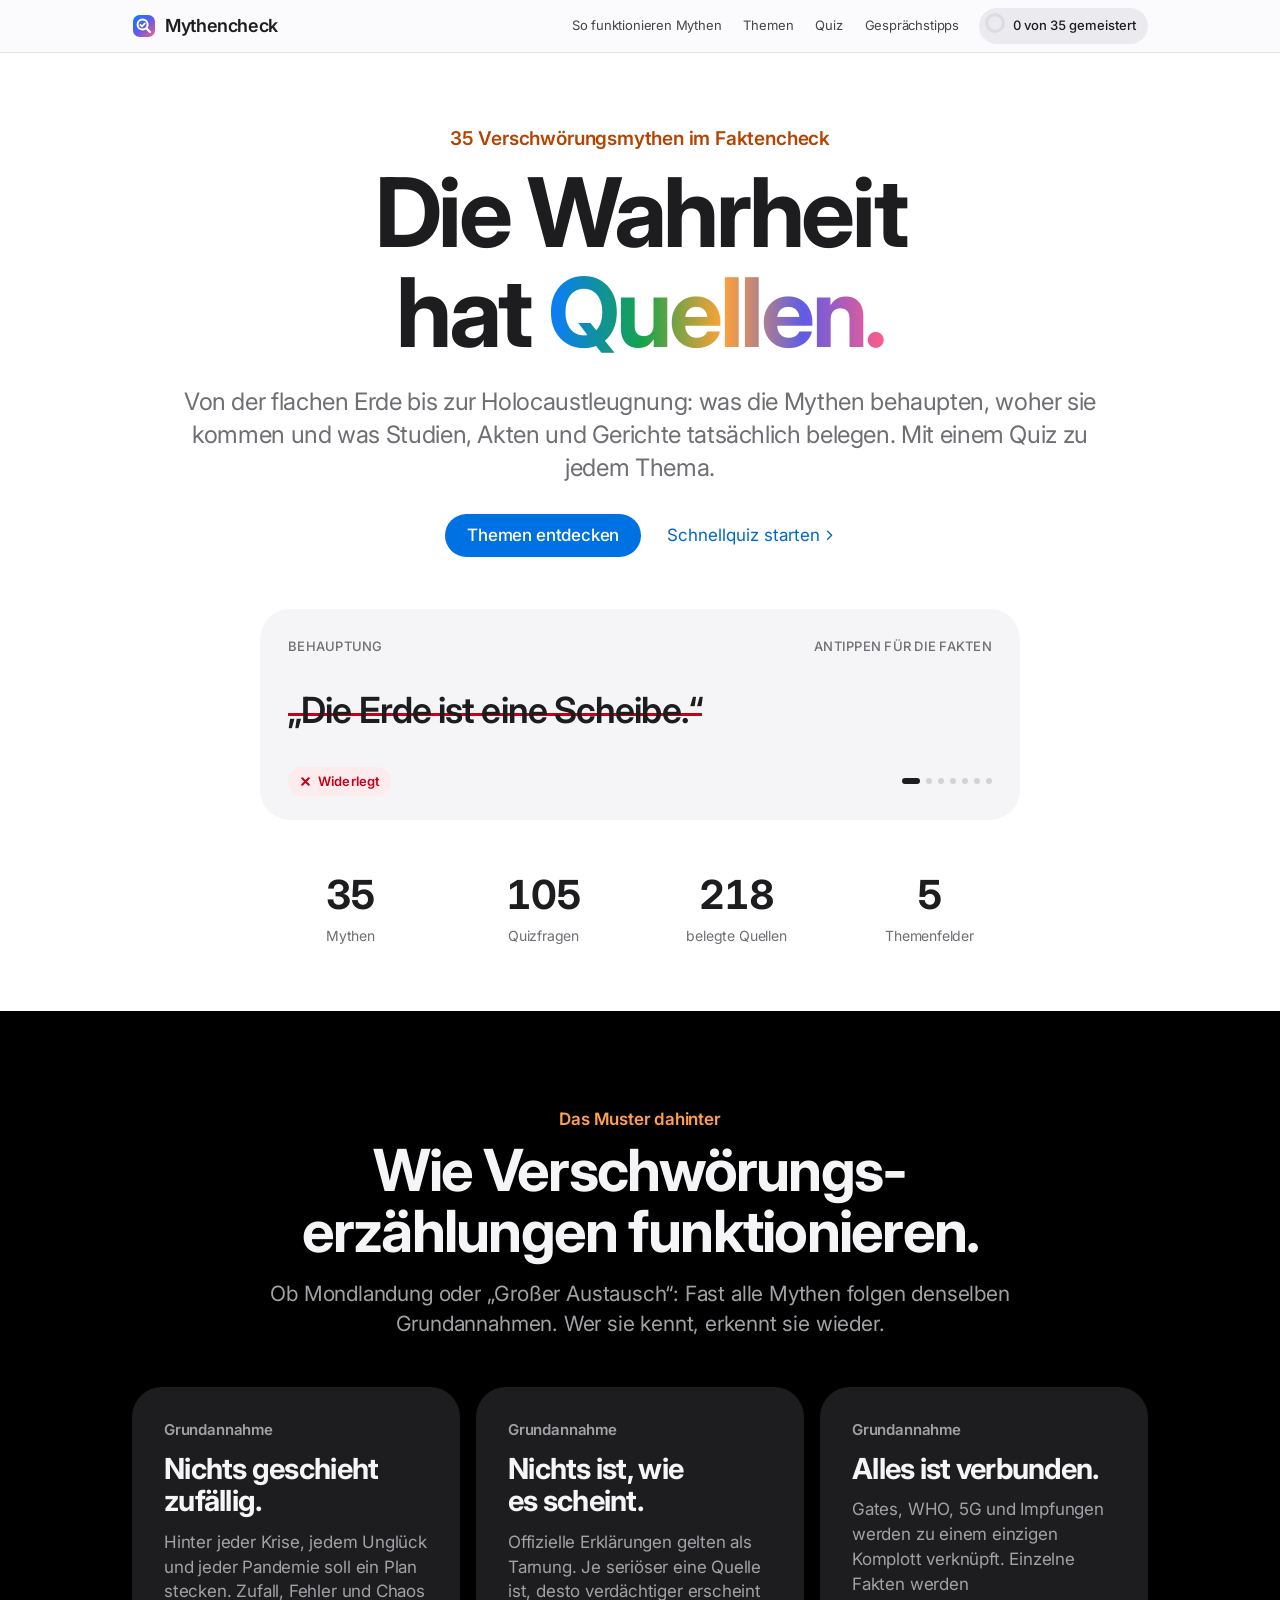
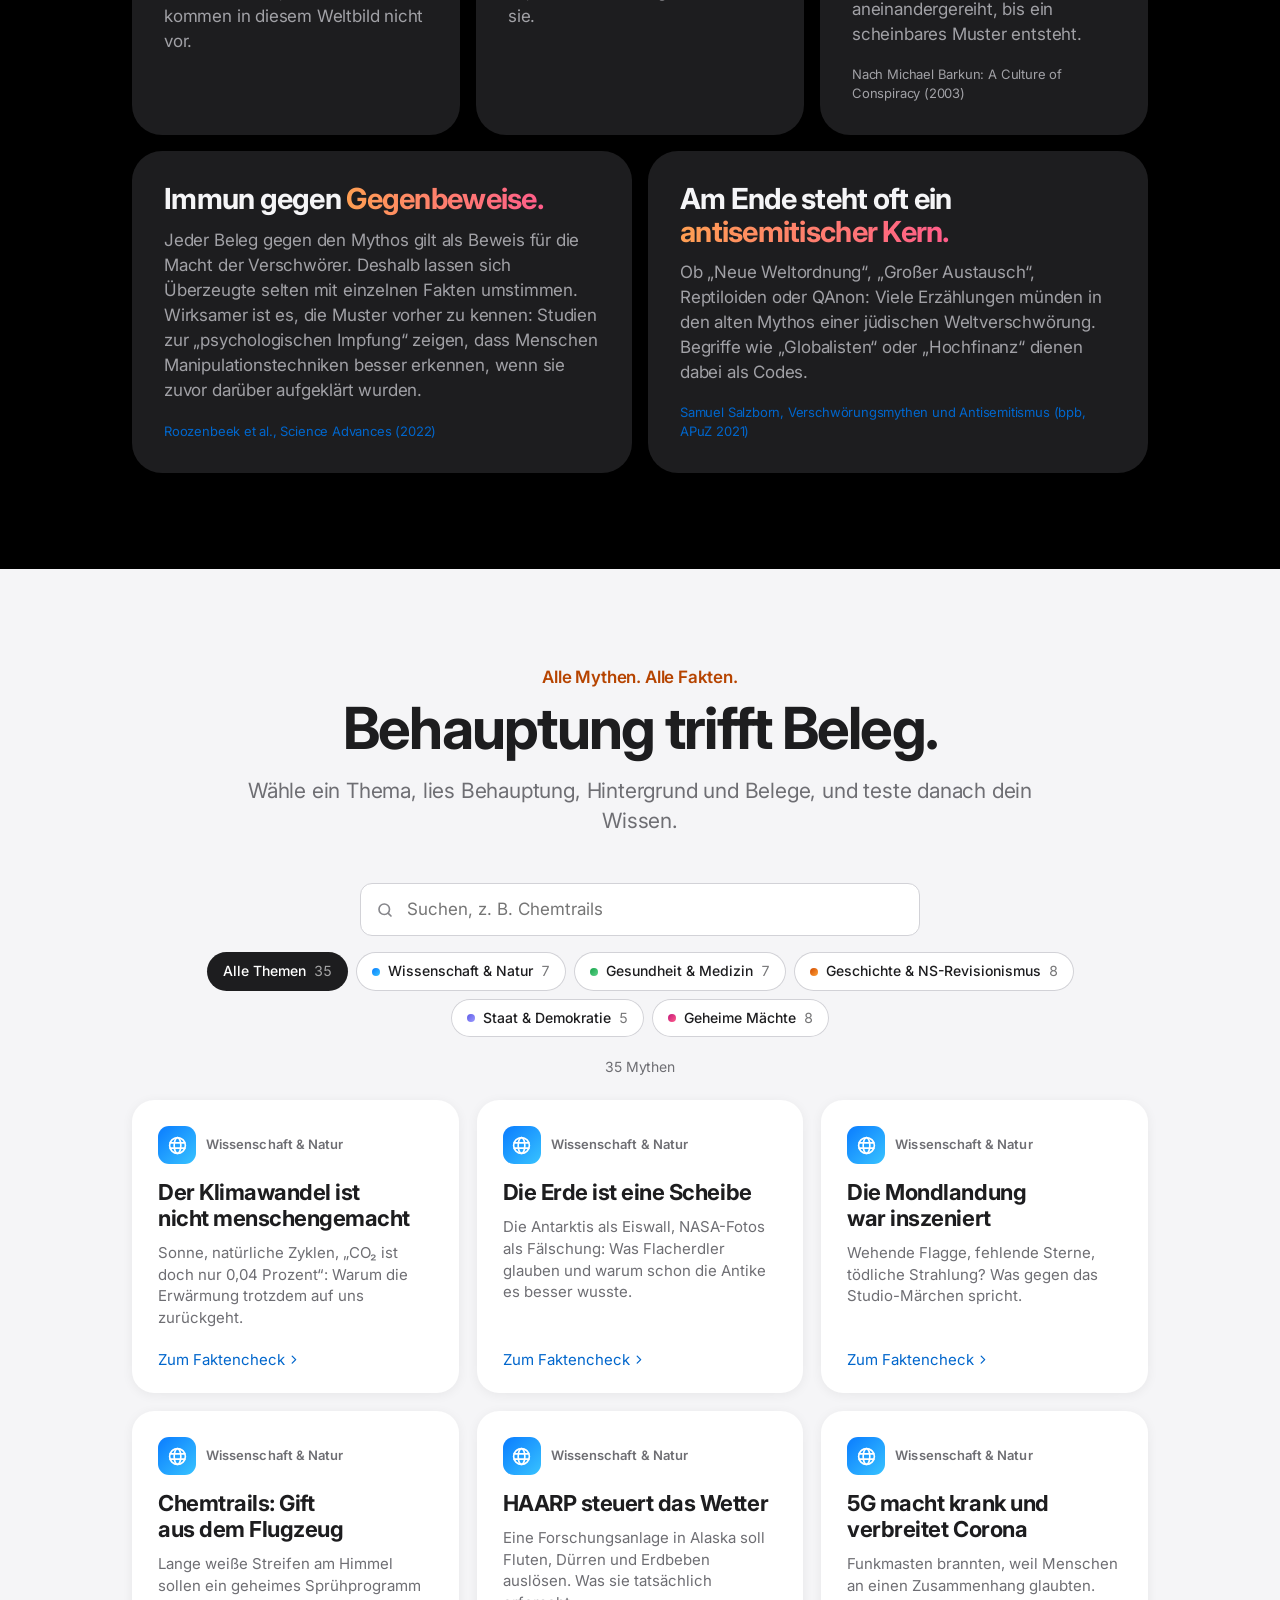
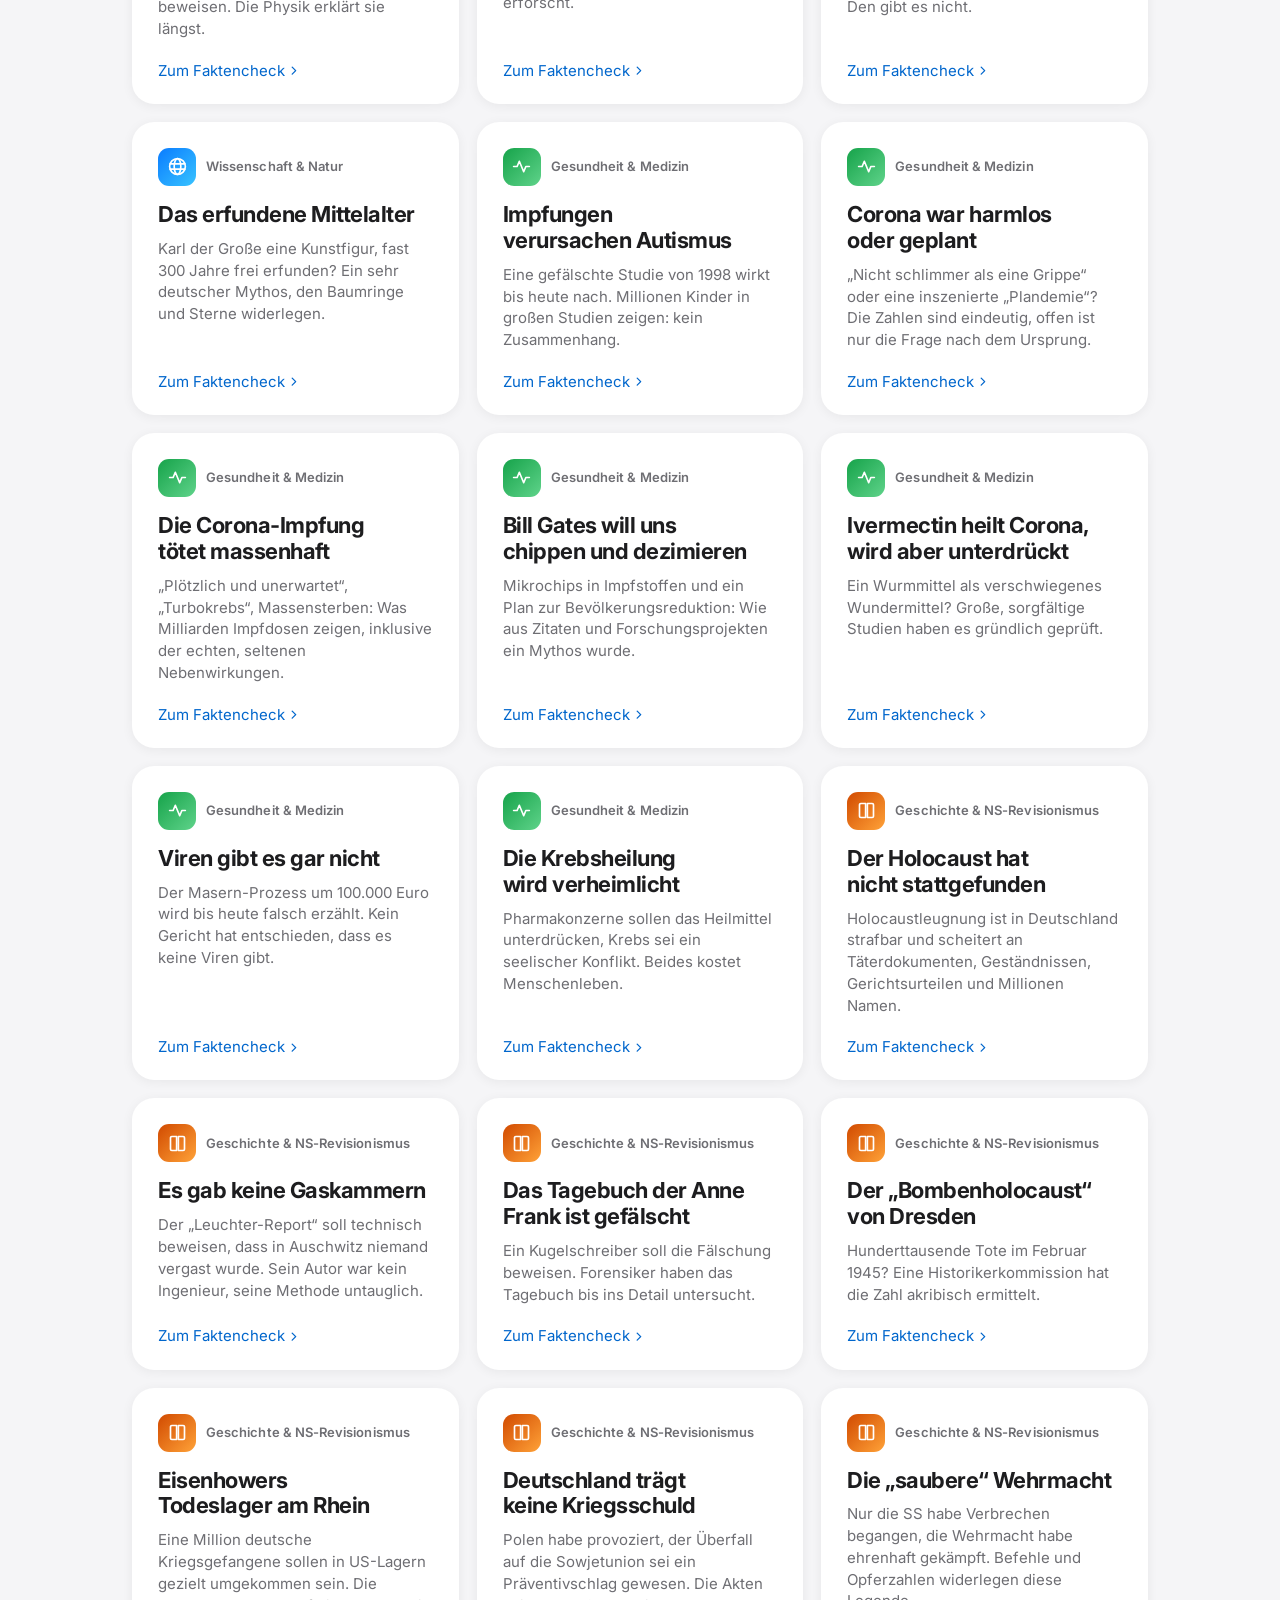
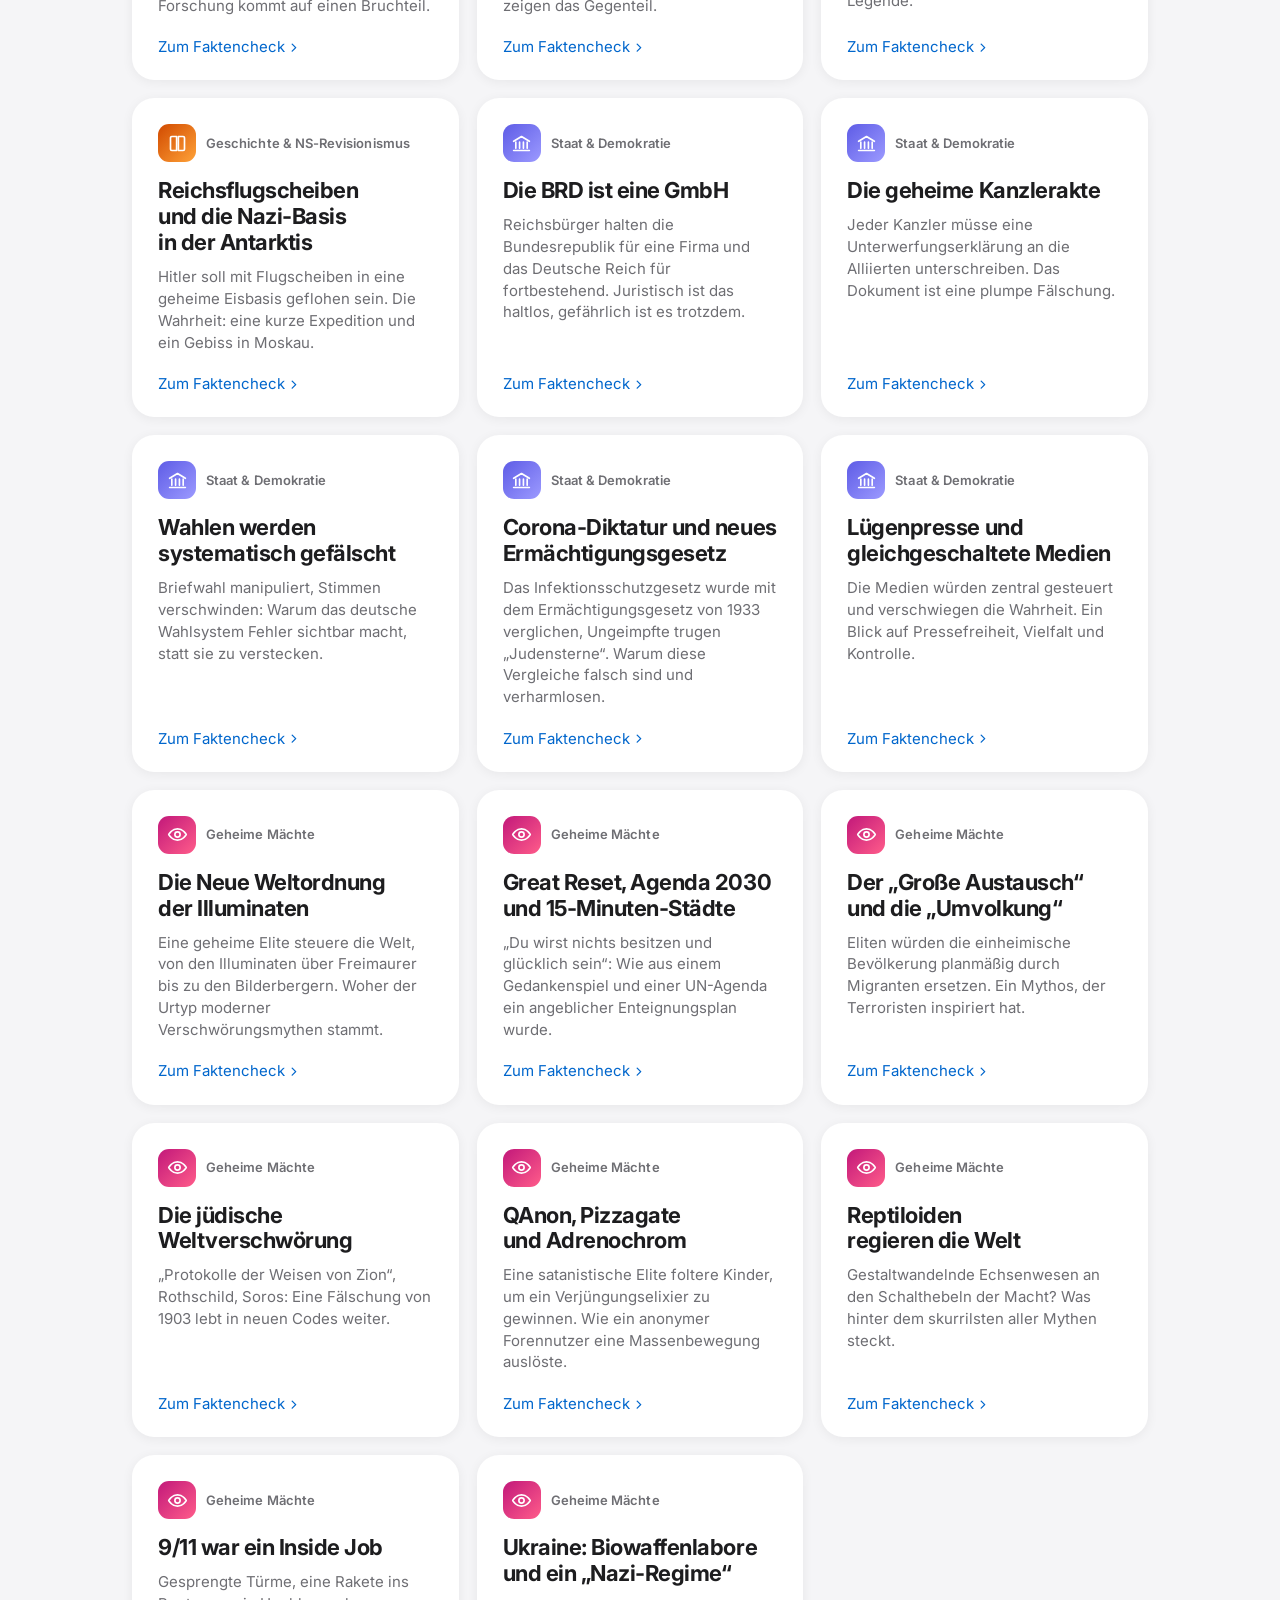
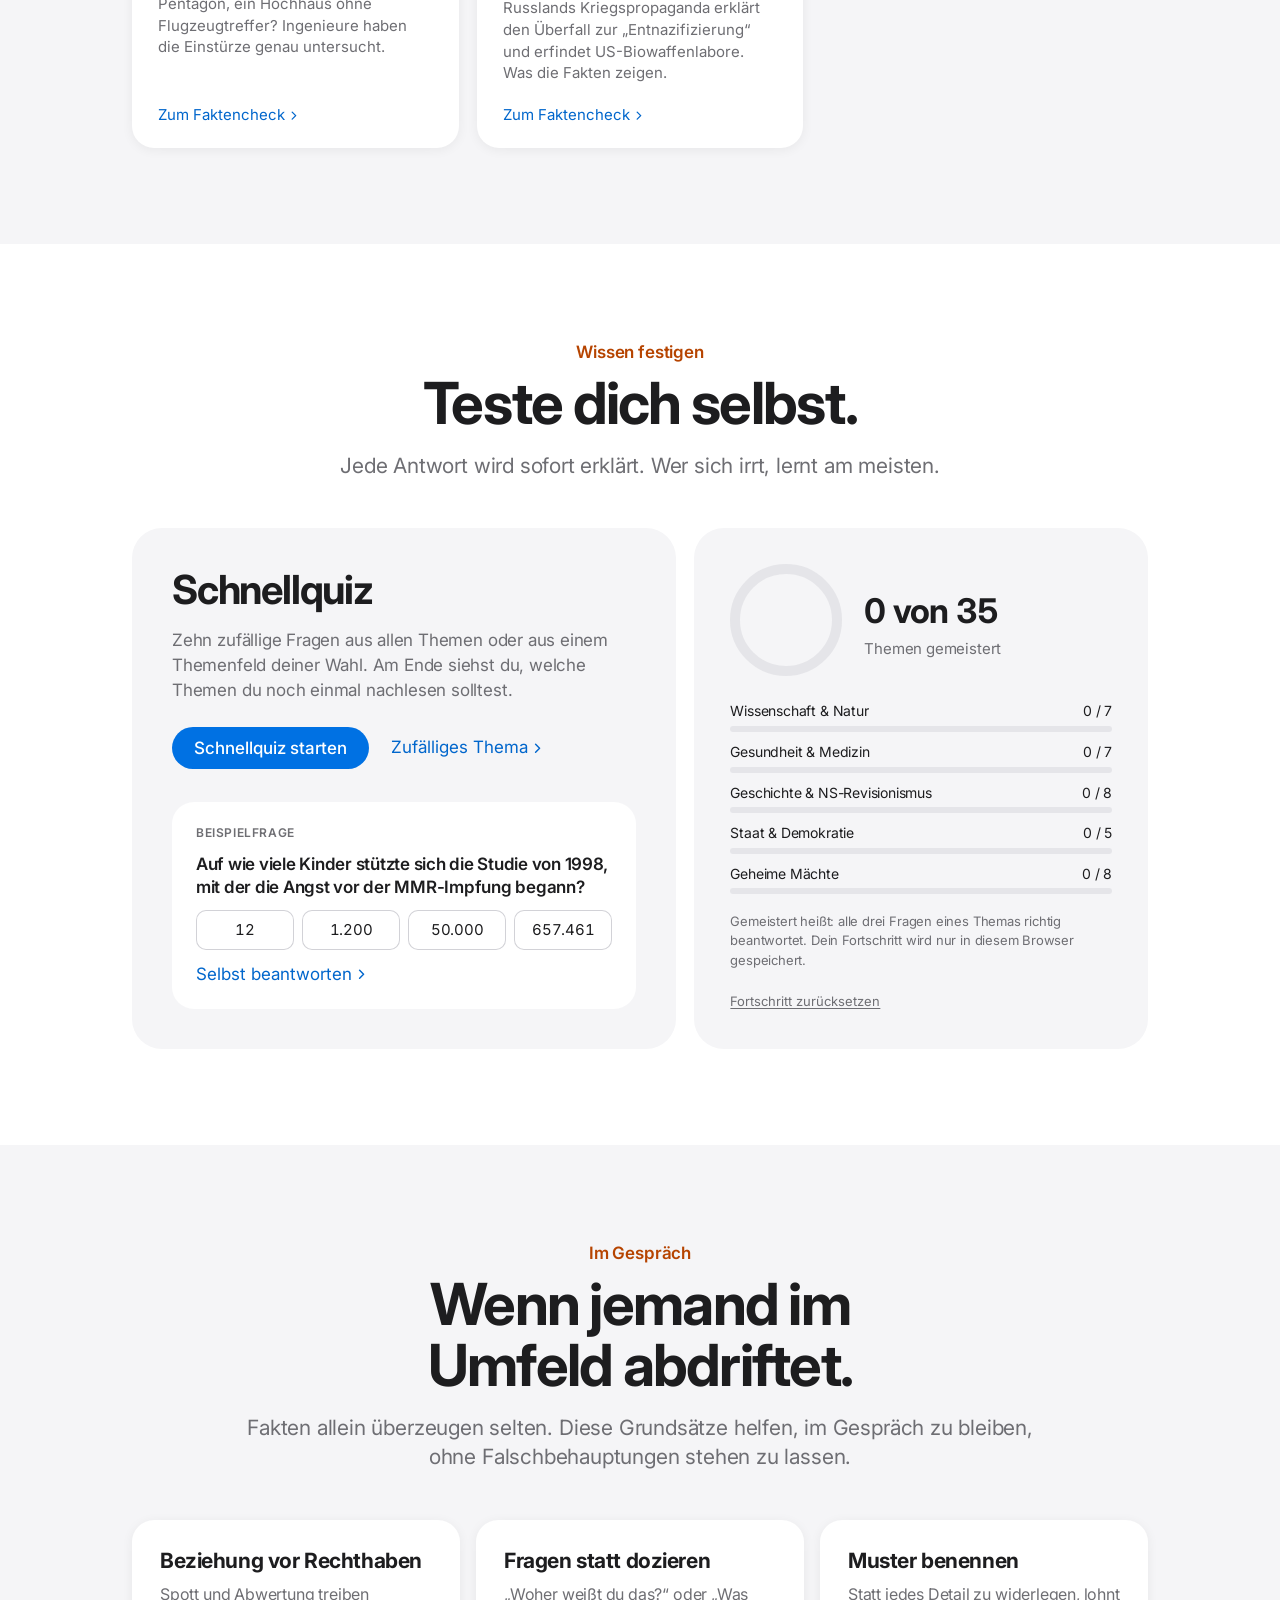
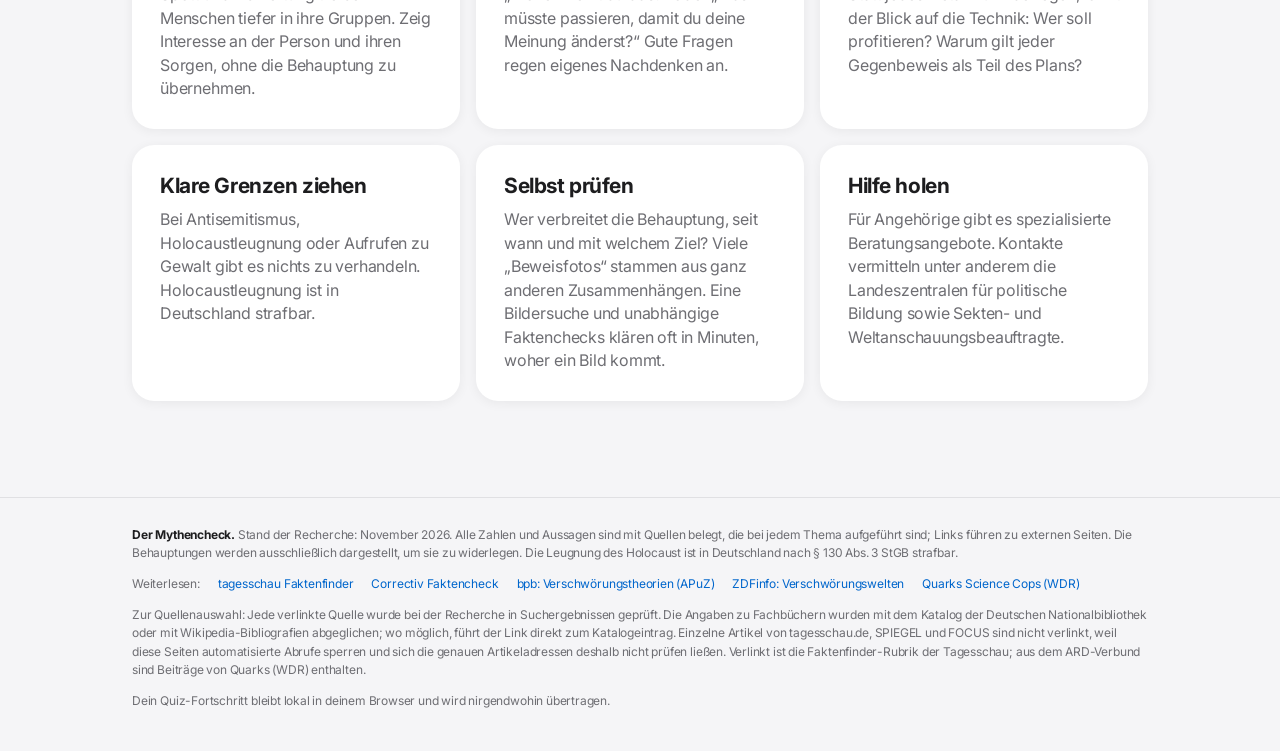
==== commit 8f00a35d: "Mythencheck: verify book citations and textbook facts, fix errors - Check every book citation agains" ====
--- a/mythencheck/index.html
+++ b/mythencheck/index.html
@@ -548,7 +548,7 @@
       <a href="https://www.zdf.de/dokus/verschwoerungswelten-100" target="_blank" rel="noopener noreferrer">ZDFinfo: Verschwörungswelten</a>
       <a href="https://www.quarks.de/science-cops/alle-folgen/" target="_blank" rel="noopener noreferrer">Quarks Science Cops (WDR)</a>
     </div>
-    <p>Zur Quellenauswahl: Jede verlinkte Quelle wurde bei der Recherche in Suchergebnissen geprüft. Einzelne Artikel von tagesschau.de, SPIEGEL und FOCUS sind nicht verlinkt, weil diese Seiten automatisierte Abrufe sperren und sich die genauen Artikeladressen deshalb nicht prüfen ließen. Verlinkt ist die Faktenfinder-Rubrik der Tagesschau; aus dem ARD-Verbund sind Beiträge von Quarks (WDR) enthalten.</p>
+    <p>Zur Quellenauswahl: Jede verlinkte Quelle wurde bei der Recherche in Suchergebnissen geprüft. Die Angaben zu Fachbüchern wurden mit dem Katalog der Deutschen Nationalbibliothek oder mit Wikipedia-Bibliografien abgeglichen; wo möglich, führt der Link direkt zum Katalogeintrag. Einzelne Artikel von tagesschau.de, SPIEGEL und FOCUS sind nicht verlinkt, weil diese Seiten automatisierte Abrufe sperren und sich die genauen Artikeladressen deshalb nicht prüfen ließen. Verlinkt ist die Faktenfinder-Rubrik der Tagesschau; aus dem ARD-Verbund sind Beiträge von Quarks (WDR) enthalten.</p>
     <p>Dein Quiz-Fortschritt bleibt lokal in deinem Browser und wird nirgendwohin übertragen.</p>
   </div>
 </footer>
@@ -577,8 +577,8 @@
 facts:[
 ["Der Weltklimarat ist eindeutig","„Es ist eindeutig, dass der Einfluss des Menschen die Atmosphäre, den Ozean und die Landflächen erwärmt hat“, heißt es im Sechsten Sachstandsbericht des IPCC (2021). Die beste Schätzung für den menschengemachten Anteil an der Erwärmung von 1850 bis 1900 bis zum Zeitraum 2010 bis 2019 lautet 1,07 °C (wahrscheinliche Spanne 0,8 bis 1,3 °C). Natürliche Einflüsse wie Sonne und Vulkane trugen nur zwischen minus 0,1 und plus 0,1 °C bei."],
 ["Über 99 Prozent Konsens","Eine Auswertung von 88.125 klimabezogenen Fachartikeln, die seit 2012 erschienen sind, ergab: Der Konsens über den menschengemachten Klimawandel liegt in der begutachteten Fachliteratur bei über 99 Prozent (Lynas et al. 2021)."],
-["Die Sonne scheidet als Ursache aus","Die Sonnenaktivität ist seit etwa 1980 leicht gesunken, während die Temperaturen stark gestiegen sind. Zudem kühlt die Stratosphäre ab, während sich die untere Atmosphäre erwärmt. Genau dieses Muster erzeugen Treibhausgase; eine stärkere Sonne würde beide Schichten erwärmen."],
-["Wenig Gas, große Wirkung","CO₂ macht nur rund 0,04 Prozent der Luft aus, absorbiert aber Wärmestrahlung sehr wirksam. Diesen Effekt beschrieben schon John Tyndall (1859) und Svante Arrhenius (1896). Die Konzentration stieg von etwa 280 ppm vor der Industrialisierung auf rund 430 ppm im Mai 2025, also um mehr als die Hälfte. Die Isotopenzusammensetzung des zusätzlichen CO₂ verrät seine Herkunft aus fossilen Brennstoffen."],
+["Die Sonne scheidet als Ursache aus","Die Sonnenaktivität zeigt seit Jahrzehnten einen leicht fallenden Trend, während die Temperaturen stark gestiegen sind. Zudem kühlt die Stratosphäre ab, während sich die untere Atmosphäre erwärmt. Genau dieses Muster erzeugen Treibhausgase; eine stärkere Sonne würde beide Schichten erwärmen."],
+["Wenig Gas, große Wirkung","CO₂ macht nur rund 0,04 Prozent der Luft aus, absorbiert aber Wärmestrahlung sehr wirksam. Diesen Effekt beschrieben schon John Tyndall (1859) und Svante Arrhenius (1896). Die Konzentration stieg von etwa 280 ppm vor der Industrialisierung auf rund 430 ppm im Jahr 2025 (Messstation Mauna Loa), also um mehr als die Hälfte. Die Isotopenzusammensetzung des zusätzlichen CO₂ verrät seine Herkunft aus fossilen Brennstoffen."],
 ["Früher wärmer? Nicht überall zugleich","Mittelalterliche Warmzeit und Kleine Eiszeit verliefen regional und zeitlich versetzt. Die heutige Erwärmung erfasst dagegen fast den ganzen Globus: Für mehr als 98 Prozent der Erdoberfläche war das 20. Jahrhundert die wärmste Periode der letzten 2000 Jahre (Neukom et al. 2019)."],
 ["Neue Rekorde","2024 war mit 1,60 °C über dem vorindustriellen Niveau das bisher wärmste Jahr der Messgeschichte. Im Dreijahresmittel 2023 bis 2025 lag die globale Temperatur erstmals über der 1,5-Grad-Marke (Copernicus-Klimadienst)."]
 ],
@@ -588,12 +588,12 @@
 ["Studie","Neukom, R. et al. (2019): No evidence for globally coherent warm and cold periods over the preindustrial Common Era. Nature 571, S. 550 bis 554.","https://link.springer.com/10.1038/s41586-019-1401-2"],
 ["Behörde","Copernicus-Klimadienst / ECMWF (Januar 2026): 2025 was the third-warmest year on record.","https://www.ecmwf.int/node/31031"],
 ["Faktencheck","Klimafakten.de: Faktencheck zum Grundsatzprogramm der AfD.","https://www.klimafakten.de/sites/default/files/downloads/faktencheckafd-grundsatzprogramm.pdf"],
-["Buch","Rahmstorf, S., Schellnhuber, H. J.: Der Klimawandel. Diagnose, Prognose, Therapie. C. H. Beck, München (Reihe C. H. Beck Wissen).",""],
-["Buch","Oreskes, N., Conway, E. M. (2010): Merchants of Doubt. Bloomsbury, New York. Deutsche Ausgabe: Die Machiavellis der Wissenschaft (2014).",""]
+["Buch","Rahmstorf, S., Schellnhuber, H. J. (2019): Der Klimawandel. Diagnose, Prognose, Therapie. 9. Auflage. C. H. Beck, München.","https://d-nb.info/1189939045"],
+["Buch","Oreskes, N., Conway, E. M. (2010): Merchants of Doubt. Bloomsbury Press. Deutsche Ausgabe: Die Machiavellis der Wissenschaft. Das Netzwerk des Leugnens. Wiley-VCH, Weinheim 2014.","https://d-nb.info/1049503333"]
 ],
 quiz:[
 ["Wie groß ist laut Weltklimarat die beste Schätzung des menschengemachten Anteils an der Erwärmung (Zeitraum 2010 bis 2019 gegenüber 1850 bis 1900)?",["1,07 °C","0,1 °C","0,4 °C","2,5 °C"],"Der IPCC beziffert den menschengemachten Anteil auf 1,07 °C. Das entspricht praktisch der gesamten beobachteten Erwärmung; natürliche Faktoren lagen nahe null."],
-["Welcher Befund spricht klar gegen die Sonne als Hauptursache der Erwärmung?",["Die Stratosphäre kühlt ab, während sich die untere Atmosphäre erwärmt","Die Sonne ist seit 1980 deutlich heller geworden","Sonnenflecken erzeugen CO₂","Die Erwärmung betrifft nur die Südhalbkugel"],"Eine stärkere Sonne würde alle Schichten der Atmosphäre erwärmen. Die Abkühlung der Stratosphäre ist der Fingerabdruck von Treibhausgasen. Außerdem ist die Sonnenaktivität seit etwa 1980 leicht gesunken."],
+["Welcher Befund spricht klar gegen die Sonne als Hauptursache der Erwärmung?",["Die Stratosphäre kühlt ab, während sich die untere Atmosphäre erwärmt","Die Sonne ist seit 1980 deutlich heller geworden","Sonnenflecken erzeugen CO₂","Die Erwärmung betrifft nur die Südhalbkugel"],"Eine stärkere Sonne würde alle Schichten der Atmosphäre erwärmen. Die Abkühlung der Stratosphäre ist der Fingerabdruck von Treibhausgasen. Außerdem ist die Sonnenaktivität seit Jahrzehnten leicht rückläufig."],
 ["Warum kann ein Gas mit nur rund 0,04 Prozent Anteil das Klima verändern?",["Weil CO₂ Wärmestrahlung absorbiert und wieder abstrahlt","Weil CO₂ schwerer als Luft ist und Hitze am Boden staut","Weil CO₂ die Ozonschicht zerstört","Gar nicht, die Wirkung ist erfunden"],"Entscheidend ist nicht die Menge, sondern die physikalische Eigenschaft: CO₂ absorbiert Infrarotstrahlung. Das ist seit dem 19. Jahrhundert im Labor gemessen."]
 ]
 },
@@ -604,27 +604,27 @@
 tags:["Flat Earth","Flacherde","Scheibe","NASA","Eiswall"],
 claim:"Die Erde sei eine flache Scheibe, umgeben von einem Eiswall, den wir Antarktis nennen. Die Kugelgestalt sei eine Lüge von NASA und Regierungen, Satellitenbilder seien gefälscht, und die Schwerkraft gebe es in dieser Form nicht.",
 origin:[
-"Die moderne Flacherde-Bewegung geht auf den Engländer Samuel Rowbotham zurück, der ab Mitte des 19. Jahrhunderts seine „Zetetische Astronomie“ verbreitete. 1956 gründete Samuel Shenton die Flat Earth Society. Einen enormen Aufschwung erlebte die Idee ab etwa 2014 durch Videos auf YouTube.",
+"Die moderne Flacherde-Bewegung geht auf den Engländer Samuel Rowbotham zurück, der ab Mitte des 19. Jahrhunderts seine „Zetetische Astronomie“ verbreitete. 1956 gründete Samuel Shenton die Flat Earth Society. Einen enormen Aufschwung erlebte die Idee seit Mitte der 2010er-Jahre durch Videos auf YouTube und in sozialen Netzwerken.",
 "Pikant: Der verbreitete Glaube, die Menschen des Mittelalters hätten die Erde für eine Scheibe gehalten, ist selbst eine Legende des 19. Jahrhunderts. Gebildete wussten seit der Antike, dass die Erde eine Kugel ist."
 ],
 facts:[
-["Seit über 2000 Jahren vermessen","Eratosthenes von Kyrene bestimmte um 240 v. Chr. aus dem unterschiedlichen Sonnenstand in Syene und Alexandria den Erdumfang erstaunlich genau. Heute kennen wir ihn präzise: rund 40.075 Kilometer am Äquator. Schon Aristoteles verwies auf den stets runden Erdschatten bei Mondfinsternissen."],
+["Seit über 2000 Jahren vermessen","Eratosthenes von Kyrene berechnete im 3. Jahrhundert v. Chr. aus dem unterschiedlichen Sonnenstand in Syene und Alexandria den Erdumfang. Heute kennen wir ihn präzise: rund 40.075 Kilometer am Äquator. Schon Aristoteles bemerkte, dass man von Ägypten aus Sterne sieht, die in Europa nie zu sehen sind, und der Erdschatten auf dem Mond ist bei jeder Mondfinsternis rund."],
 ["Der Horizont verschluckt Schiffe","Schiffe verschwinden hinter dem Horizont von unten nach oben: zuerst der Rumpf, zuletzt die Mastspitze. Wer höher steht, sieht weiter. Beides folgt direkt aus der Krümmung der Erdoberfläche."],
 ["Zeitzonen und fremde Sterne","Wenn in Berlin Mittag ist, herrscht in Sydney tiefe Nacht. Auf der Südhalbkugel sieht man Sternbilder wie das Kreuz des Südens, die von Mitteleuropa aus nie aufgehen. Unter einer gemeinsamen Himmelskuppel über einer Scheibe wäre beides nicht erklärbar."],
 ["Flugrouten über den Süden","Es gibt Nonstop-Flüge von Sydney nach Santiago de Chile. Auf der üblichen Flacherde-Karte mit dem Nordpol in der Mitte wäre diese Strecke mehr als doppelt so lang wie in Wirklichkeit; kein heutiges Verkehrsflugzeug hätte dafür die nötige Reichweite."],
 ["Ihr eigenes Experiment","In der Dokumentation „Behind the Curve“ (2018) prüfte ein Flacherdler mit einem rund 20.000 Dollar teuren Ringlaser-Kreisel, ob sich die Erde dreht. Das Gerät zeigte eine Drift von 15 Grad pro Stunde: exakt die Erdrotation von 360 Grad in 24 Stunden."],
-["Mit bloßem Auge sichtbar","Die Internationale Raumstation ISS umrundet die Erde etwa alle 90 Minuten. Ihre Überflüge lassen sich vorausberechnen und vom eigenen Balkon aus beobachten."]
+["Mit bloßem Auge sichtbar","Die Internationale Raumstation ISS umrundet die Erde in rund 400 Kilometern Höhe etwa alle 93 Minuten. Ihre Überflüge lassen sich vorausberechnen und vom eigenen Balkon aus beobachten."]
 ],
 sources:[
 ["Medien","Quarks (WDR), Science Cops Folge 88: Die Akte Flache Erde.","https://www.quarks.de/podcast/quarks-science-cops-folge-88-die-akte-flache-erde/"],
 ["Medien","Executive Traveller: Qantas’ Sydney to Santiago flights make triumphant return (Nonstop-Verbindung).","https://www.executivetraveller.com/news/qantas-restarts-sydney-santiago-chile"],
-["Buch","Garwood, C. (2007): Flat Earth. The History of an Infamous Idea. Macmillan, London.",""],
-["Buch","Russell, J. B. (1991): Inventing the Flat Earth. Columbus and Modern Historians. Praeger, New York.",""],
+["Buch","Garwood, C. (2007): Flat Earth. The History of an Infamous Idea. Pan Books. ISBN 978-1-4050-4702-9.",""],
+["Buch","Russell, J. B. (1991): Inventing the Flat Earth. Columbus and Modern Historians.",""],
 ["Medien","Newsweek (2019): Bericht über die Experimente in der Netflix-Dokumentation „Behind the Curve“.","https://newsweek.com/behind-curve-netflix-ending-light-experiment-mark-sargent-documentary-movie-1343362"],
 ["Behörde","Bundeszentrale für politische Bildung: Reichsbürger, Mondlandung, Reptiloide, Flacherde.","https://www.bpb.de/themen/medien-journalismus/wahre-welle/270429/reichsbuerger-mondlandung-reptiloide-flacherde/"]
 ],
 quiz:[
-["Wer bestimmte schon um 240 v. Chr. den Umfang der Erde?",["Eratosthenes von Kyrene","Galileo Galilei","Isaac Newton","Nikolaus Kopernikus"],"Eratosthenes verglich den Sonnenstand in Syene und Alexandria und berechnete daraus den Erdumfang, fast 1800 Jahre vor Kopernikus."],
+["Wer berechnete schon im 3. Jahrhundert v. Chr. den Umfang der Erde?",["Eratosthenes von Kyrene","Galileo Galilei","Isaac Newton","Nikolaus Kopernikus"],"Eratosthenes verglich den Sonnenstand in Syene und Alexandria und berechnete daraus den Erdumfang, fast 1800 Jahre vor Kopernikus."],
 ["Welches Ergebnis lieferte der Kreiselversuch eines Flacherdlers in der Doku „Behind the Curve“?",["Eine Drift von 15 Grad pro Stunde, also genau die Erdrotation","Keinerlei Bewegung","Eine Drift von 1 Grad pro Tag","Das Gerät ging kaputt"],"15 Grad pro Stunde ergeben 360 Grad in 24 Stunden. Der Versuch bestätigte unfreiwillig die Rotation der Erde."],
 ["Was wussten Gelehrte im Mittelalter über die Form der Erde?",["Dass die Erde eine Kugel ist","Sie hielten sie mehrheitlich für eine Scheibe","Sie hielten sie für einen Würfel","Sie hatten keinerlei Vorstellung davon"],"Die Kugelgestalt war seit der Antike Lehrstoff. Die Idee vom „Scheiben-Mittelalter“ ist eine Legende des 19. Jahrhunderts."]
 ]
@@ -637,13 +637,13 @@
 claim:"Die USA hätten die Mondlandungen von 1969 bis 1972 in einem Filmstudio inszeniert, um den Wettlauf ins All gegen die Sowjetunion zu gewinnen. Belege seien die „wehende“ Flagge, fehlende Sterne auf den Fotos und die tödliche Strahlung der Van-Allen-Gürtel.",
 origin:[
 "Populär wurde die Idee durch Bill Kaysings Buch „We Never Went to the Moon“ von 1976. Eine Fernsehsendung des US-Senders Fox brachte sie 2001 einem Millionenpublikum nahe.",
-"Bemerkenswert: Die Sowjetunion, die die Missionen mit eigenen Mitteln verfolgte und jeden Grund gehabt hätte, einen Betrug ihres Rivalen zu entlarven, hat die Landungen nie bestritten."
+"Bemerkenswert: Die Sowjetunion verfolgte die Missionen mit eigener Überwachungstechnik und hätte jeden Grund gehabt, einen Betrug ihres Rivalen zu entlarven. Stattdessen berichtete die Große Sowjetische Enzyklopädie die Landungen als Tatsache."
 ],
 facts:[
 ["Zwölf Menschen auf dem Mond","Bei sechs Landungen (Apollo 11, 12, 14, 15, 16 und 17) betraten zwischen 1969 und 1972 zwölf Astronauten den Mond. Sie brachten rund 382 Kilogramm Gestein mit, das bis heute in Laboren auf der ganzen Welt untersucht wird und sich deutlich von irdischem Gestein unterscheidet."],
 ["Spiegel auf dem Mond","An den Landestellen von Apollo 11, 14 und 15 stehen Retroreflektoren. Observatorien schießen bis heute Laserpulse darauf und messen so die Entfernung zwischen Erde und Mond auf Zentimeter genau."],
 ["Fotos aus dem Orbit","Die NASA-Sonde Lunar Reconnaissance Orbiter fotografiert seit 2009 die Landestellen. Auf Aufnahmen von 2011 sind Abstiegsstufen, zurückgelassene Geräte, Fußpfade der Astronauten und die Spuren des Mondautos zu erkennen."],
-["Flagge und Sterne","Die Flagge hing an einer waagrechten Querstange. Sie bewegte sich nur, wenn die Astronauten den Mast drehten, und schwang im Vakuum ohne bremsende Luft lange nach. Sterne fehlen auf den Fotos, weil die Kameras auf die grell beleuchtete Mondoberfläche belichtet waren."],
+["Flagge und Sterne","Die Flagge hing an einer Stange mit waagrechtem Querstück am oberen Ende. Sie bewegte sich nur, wenn die Astronauten den Mast drehten, und schwang im Vakuum ohne bremsende Luft lange nach. Sterne fehlen auf den Fotos, weil die Kameras auf die grell beleuchtete Mondoberfläche belichtet waren."],
 ["Die Strahlung war beherrschbar","Die Crews durchquerten die Van-Allen-Gürtel binnen weniger Stunden. Die gemessenen Hautdosen lagen je nach Mission bei etwa 0,2 bis gut 1 rad und damit unter den empfohlenen Jahreshöchstwerten für beruflich strahlenexponierte Personen."],
 ["Zu viele Mitwisser","Der Physiker David Robert Grimes schätzte 2016, dass rund 411.000 Menschen (die Zahl der NASA-Beschäftigten 1965) hätten schweigen müssen. Eine solche Verschwörung wäre seinem Modell zufolge nach etwa 3,7 Jahren aufgeflogen."]
 ],
@@ -660,7 +660,7 @@
 quiz:[
 ["Was messen Observatorien bis heute mit Hilfe der Apollo-Retroreflektoren?",["Die Entfernung zwischen Erde und Mond","Die Temperatur auf dem Mond","Die Strahlung im All","Nichts, es gibt dort keine Reflektoren"],"Laserpulse werden von den Spiegeln zurückgeworfen. Aus der Laufzeit ergibt sich die Entfernung auf Zentimeter genau."],
 ["Warum sind auf vielen Apollo-Fotos keine Sterne zu sehen?",["Die Kameras waren auf die hell beleuchtete Oberfläche belichtet","Weil die Fotos im Studio entstanden","Weil es vom Mond aus keine Sterne gibt","Weil die NASA sie wegretuschierte"],"Bei kurzer Belichtungszeit für helle Motive bleiben schwache Lichtquellen wie Sterne unsichtbar. Das kennt jeder, der nachts eine beleuchtete Straße fotografiert."],
-["Welcher Staat hätte am meisten Interesse gehabt, einen Betrug aufzudecken, und hat die Landungen nie bestritten?",["Die Sowjetunion","Kanada","Frankreich","Japan"],"Die Sowjetunion war der direkte Konkurrent im Wettlauf zum Mond und verfolgte die Flüge mit eigenen Mitteln. Einen Betrug hätte sie propagandistisch ausgeschlachtet."]
+["Welcher Staat hätte am meisten Interesse gehabt, einen Betrug aufzudecken, und berichtete die Landungen trotzdem als Tatsache?",["Die Sowjetunion","Kanada","Frankreich","Japan"],"Die Sowjetunion war der direkte Konkurrent im Wettlauf zum Mond und verfolgte die Flüge mit eigener Technik. Einen Betrug hätte sie propagandistisch ausgeschlachtet; ihre Staatsenzyklopädie beschrieb die Landungen dagegen als Tatsache."]
 ]
 },
 {
@@ -705,8 +705,8 @@
 "Nach nahezu jedem Extremwetter tauchen in sozialen Netzwerken HAARP-Behauptungen auf, so auch nach der Flut im Juli 2021 in Rheinland-Pfalz und Nordrhein-Westfalen."
 ],
 facts:[
-["Forschung an der Ionosphäre","HAARP sendet Kurzwellen in die Ionosphäre, die elektrisch leitende Schicht der Hochatmosphäre ab etwa 60 bis 80 Kilometern Höhe. Untersucht wird deren Physik, die zum Beispiel für Funkverbindungen und Satellitennavigation wichtig ist."],
-["Wetter entsteht viel weiter unten","Wolken, Regen und Stürme entstehen in der Troposphäre, also in den untersten etwa 10 bis 15 Kilometern. Die Sendeleistung von HAARP (rund 3,6 Megawatt) ist winzig im Vergleich zu den Energiemengen eines einzigen Gewitters, die um viele Größenordnungen größer sind."],
+["Forschung an der Ionosphäre","HAARP sendet Kurzwellen in die Ionosphäre, die elektrisch leitende Schicht der Hochatmosphäre ab etwa 70 bis 80 Kilometern Höhe. Untersucht wird deren Physik, die zum Beispiel für Funkverbindungen und Satellitennavigation wichtig ist."],
+["Wetter entsteht viel weiter unten","Wolken, Regen und Stürme entstehen in der Troposphäre, also in der untersten Schicht der Atmosphäre, die an den Polen etwa 8 und am Äquator etwa 18 Kilometer hoch reicht. Die Sendeleistung von HAARP (rund 3,6 Megawatt) ist winzig im Vergleich zu den Energiemengen eines einzigen Gewitters, die um viele Größenordnungen größer sind."],
 ["Offen für Besucher","Seit August 2015 betreibt die University of Alaska Fairbanks die Anlage. Forschende aus aller Welt können dort Experimente durchführen, und es gibt regelmäßig Tage der offenen Tür."],
 ["Die Ahrtal-Flut ist erklärbar","Im Juli 2021 blieb das Tief „Bernd“ tagelang fast ortsfest und lud enorme Regenmengen ab. Die Forschungsgruppe World Weather Attribution kam zu dem Ergebnis, dass der Klimawandel solche Starkregen in der Region 1,2- bis 9-mal wahrscheinlicher und 3 bis 19 Prozent intensiver gemacht hat."],
 ["Erdbeben entstehen im Gestein","Erdbeben entstehen durch Spannungen in der Erdkruste in Kilometern Tiefe. Radiowellen dringen nicht ins Gestein ein und können dort keine Spannungen erzeugen."]
@@ -718,7 +718,7 @@
 ["Studie","World Weather Attribution (2021): Heavy rainfall which led to severe flooding in Western Europe made more likely by climate change.","https://www.worldweatherattribution.org/heavy-rainfall-which-led-to-severe-flooding-in-western-europe-made-more-likely-by-climate-change"]
 ],
 quiz:[
-["In welcher Schicht der Atmosphäre forscht HAARP?",["In der Ionosphäre, ab etwa 60 bis 80 Kilometern Höhe","In der Troposphäre, wo das Wetter entsteht","Im Erdmantel","Jenseits der Mondumlaufbahn"],"HAARP untersucht die Ionosphäre. Das Wetter spielt sich dagegen in der viel tiefer liegenden Troposphäre ab."],
+["In welcher Schicht der Atmosphäre forscht HAARP?",["In der Ionosphäre, ab etwa 70 bis 80 Kilometern Höhe","In der Troposphäre, wo das Wetter entsteht","Im Erdmantel","Jenseits der Mondumlaufbahn"],"HAARP untersucht die Ionosphäre. Das Wetter spielt sich dagegen in der viel tiefer liegenden Troposphäre ab."],
 ["Wer betreibt HAARP seit 2015?",["Die University of Alaska Fairbanks","Die NATO","Die Vereinten Nationen","Ein privater Ölkonzern"],"Die US-Luftwaffe übergab die Anlage im August 2015 an die Universität, die dort zivile Forschung betreibt."],
 ["Was führte im Juli 2021 zu den extremen Regenmengen im Ahrtal?",["Ein nahezu ortsfestes Tiefdruckgebiet, dessen Starkregen durch den Klimawandel wahrscheinlicher wurde","Radiowellen aus Alaska","Ein Dammbruch in Belgien","Versprühte Chemikalien"],"Tief „Bernd“ blieb tagelang über der Region. Attributionsstudien zeigen, dass der Klimawandel solche Ereignisse wahrscheinlicher und heftiger macht."]
 ]
@@ -735,7 +735,7 @@
 ],
 facts:[
 ["Viren funken nicht","Viren sind biologische Partikel, die sich nur in lebenden Zellen vermehren und von Mensch zu Mensch über Tröpfchen und Aerosole übertragen werden. Radiowellen können sie weder erzeugen noch transportieren."],
-["Pandemie ohne 5G","Das Coronavirus verbreitete sich 2020 auch in Ländern, die damals noch gar kein 5G-Netz hatten, etwa in großen Teilen Afrikas."],
+["Pandemie ohne 5G","Das Coronavirus verbreitete sich auch in vielen Ländern, die gar kein 5G-Netz hatten. Zudem können Viren nicht über Funkwellen übertragen werden."],
 ["Zu wenig Energie für Schäden am Erbgut","Mobilfunk nutzt nichtionisierende Strahlung. Ihre Energie reicht nicht aus, um chemische Bindungen oder das Erbgut zu schädigen. Der einzige gesicherte biologische Effekt ist eine leichte Gewebeerwärmung, und die Grenzwerte liegen deutlich darunter."],
 ["Keine Belege unterhalb der Grenzwerte","Nach Angaben der Bundesregierung und des Bundesamts für Strahlenschutz sind sich die Expertengremien einig: Es gibt keine Nachweise schädlicher Wirkungen unterhalb der geltenden Grenzwerte."],
 ["Keine exotischen Frequenzen","5G nutzt in Deutschland vor allem Frequenzen um 3,6 Gigahertz, also in einem ähnlichen Bereich wie WLAN mit 2,4 und 5 Gigahertz."]
@@ -892,7 +892,7 @@
 facts:[
 ["Das Zitat im Zusammenhang","In einem TED-Vortrag über CO₂-Emissionen sagte Gates 2010, mit sehr guter Arbeit bei Impfstoffen, Gesundheitsversorgung und reproduktiver Gesundheit ließe sich das Bevölkerungswachstum um „vielleicht 10 oder 15 Prozent“ senken. Gemeint ist ein bekannter Effekt: Wenn weniger Kinder sterben, bekommen Familien weniger Kinder. Es geht um langsameres Wachstum, nicht um Tote."],
 ["Tinte statt Chip","Mit Geld der Gates-Stiftung entwickelten Forschende einen unsichtbaren Farbstoff aus Quantenpunkten, der per Mikronadel-Pflaster unter die Haut gebracht wird und einen Impfnachweis speichern kann (McHugh et al. 2019). Er ist nur mit einer angepassten Smartphone-Kamera aus nächster Nähe lesbar, sendet nichts, kann nicht orten, wurde an Ratten und isolierter Haut getestet und war nie Teil eines COVID-19-Impfstoffs."],
-["Die Physik spricht dagegen","Ein Ortungschip bräuchte eine Stromquelle, eine Antenne und eine Funkverbindung. Nichts davon passt durch eine Impfkanüle mit einem Innendurchmesser von wenigen Zehntelmillimetern."],
+["Die Physik spricht dagegen","Ein Ortungschip bräuchte eine Stromquelle, eine Antenne und eine Funkverbindung. Nichts davon passt unbemerkt durch die feine Kanüle einer Impfspritze, und ein Funksender ohne Energiequelle kann nichts senden."],
 ["Die „666“-Patentnummer","Eine Microsoft-Patentanmeldung zu einem Kryptowährungssystem trägt die fortlaufende Nummer WO2020060606. Die Ziffernfolge ist Zufall der Nummerierung und hat mit Impfstoffen nichts zu tun."],
 ["Was tatsächlich finanziert wird","Die Gates-Stiftung ist Gründungspartner der Impfallianz Gavi, die nach eigenen Angaben dazu beigetragen hat, seit 2000 mehr als eine Milliarde Kinder zu impfen."]
 ],
@@ -955,7 +955,7 @@
 facts:[
 ["Ein Streit um Formulierungen","Das Oberlandesgericht entschied ausschließlich über die Bedingungen der Auslobung. Über die Existenz des Masernvirus hat kein Gericht geurteilt."],
 ["Seit 1954 im Labor gezüchtet","John Enders und Thomas Peebles züchteten das Masernvirus 1954 in Zellkultur. Daraus entstand der erste Masernimpfstoff, der 1963 zugelassen wurde."],
-["Sichtbar und vermessen","Mit dem Elektronenmikroskop wurden Viren bereits 1939 sichtbar gemacht. Heute bestimmen Forschende ihre Struktur bis auf atomare Ebene, etwa das Spike-Protein von SARS-CoV-2 (Wrapp et al. 2020), und entschlüsseln ihr Erbgut durch Sequenzierung."],
+["Sichtbar und vermessen","Mit dem Elektronenmikroskop wurden Viren schon Ende der 1930er-Jahre sichtbar gemacht, zuerst das Tabakmosaikvirus. Heute bestimmen Forschende ihre Struktur bis auf atomare Ebene, etwa das Spike-Protein von SARS-CoV-2 (Wrapp et al. 2020), und entschlüsseln ihr Erbgut durch Sequenzierung."],
 ["Impfungen beweisen die Wirkung","Ein Impfstoff, der gezielt gegen ein Virus gerichtet ist, könnte nicht wirken, wenn es das Virus nicht gäbe. Die Zahl der Masern-Todesfälle sank weltweit von geschätzt 800.000 im Jahr 2000 auf rund 107.500 im Jahr 2023; die Impfung verhinderte in diesem Zeitraum schätzungsweise 60 Millionen Todesfälle."]
 ],
 sources:[
@@ -1024,7 +1024,7 @@
 ["Dokumente der Täter","Das Protokoll der Wannsee-Konferenz vom 20. Januar 1942 hält die Organisation der „Endlösung der Judenfrage“ fest und listet über elf Millionen Jüdinnen und Juden in Europa auf. Das Höfle-Telegramm vom 11. Januar 1943 meldet für das Jahr 1942 allein 1.274.166 Deportierte in die Lager der „Aktion Reinhardt“. Der britische Geheimdienst hatte es abgefangen; Historiker fanden es im Jahr 2000 in britischen Archiven."],
 ["Täter haben gestanden","Heinrich Himmler sprach in seiner Posener Rede vom 4. Oktober 1943 vor SS-Führern offen von der „Ausrottung des jüdischen Volkes“. Der Auschwitz-Kommandant Rudolf Höß schilderte die Massenvergasungen 1946 als Zeuge in Nürnberg und in seinen Aufzeichnungen."],
 ["Gerichte haben es festgestellt","Der Nürnberger Prozess (1945/46), der Eichmann-Prozess (1961) und die Frankfurter Auschwitz-Prozesse (1963 bis 1965) dokumentierten die Verbrechen umfassend. 2000 stellte ein Londoner Gericht im Verfahren Irving gegen Lipstadt fest, dass der britische Autor David Irving ein aktiver Holocaustleugner ist, der historische Belege bewusst verfälscht."],
-["Die Zahl ist belegt","Die Forschung kommt mit unterschiedlichen Methoden auf 5,29 bis rund 6,2 Millionen ermordete Jüdinnen und Juden (Benz 1991), Raul Hilberg auf rund 5,1 Millionen. Die Gedenkstätte Yad Vashem hat bis 2025 die Namen von fünf Millionen Opfern dokumentiert. Allein in Auschwitz-Birkenau wurden rund 1,1 Millionen Menschen ermordet, die allermeisten von ihnen Juden."],
+["Die Zahl ist belegt","Die Forschung kommt mit unterschiedlichen Methoden auf 5,29 bis rund 6,2 Millionen ermordete Jüdinnen und Juden (Benz 1991), Raul Hilberg auf rund 5,1 Millionen. Die Gedenkstätte Yad Vashem hat bis 2025 die Namen von fünf Millionen Opfern dokumentiert. Allein im Lagerkomplex Auschwitz kamen rund 1,1 Millionen Menschen ums Leben, darunter etwa 960.000 Juden."],
 ["Leugnung ist strafbar","Nach § 130 Abs. 3 des Strafgesetzbuchs wird mit Freiheitsstrafe bis zu fünf Jahren oder Geldstrafe bestraft, wer den Holocaust öffentlich in einer Weise billigt, leugnet oder verharmlost, die geeignet ist, den öffentlichen Frieden zu stören."]
 ],
 sources:[
@@ -1036,9 +1036,9 @@
 ["Medien","The Jewish Chronicle (2025): Yad Vashem recovers names of five million Holocaust victims.","https://www.thejc.com/news/israel/yad-vashem-recovers-names-of-five-million-holocaust-victims-in-historic-milestone-nl3qo26u"],
 ["Gesetz","§ 130 Strafgesetzbuch (Volksverhetzung).","https://www.gesetze-im-internet.de/stgb/__130.html"],
 ["Medien","ZDF Schule: Holocaustleugnung. Welche Lügen kursieren und wie ihr sie erkennt.","https://schule.zdf.de/video/mw2gg-holocaustleugnung-102"],
-["Buch","Hilberg, R.: Die Vernichtung der europäischen Juden. 3 Bände. Fischer, Frankfurt am Main.",""],
+["Buch","Hilberg, R. (1990): Die Vernichtung der europäischen Juden. 3 Bände. Fischer Taschenbuch Verlag, Frankfurt am Main.","https://d-nb.info/901331147"],
 ["Buch","Benz, W. (Hg.) (1991): Dimension des Völkermords. Die Zahl der jüdischen Opfer des Nationalsozialismus. Oldenbourg, München.",""],
-["Buch","Evans, R. J. (2001): Der Geschichtsfälscher. Holocaust und historische Wahrheit im David-Irving-Prozess. Campus, Frankfurt am Main.",""]
+["Buch","Evans, R. J. (2001): Der Geschichtsfälscher. Holocaust und historische Wahrheit im David-Irving-Prozess. Campus, Frankfurt am Main.","https://d-nb.info/961517646"]
 ],
 quiz:[
 ["Was dokumentiert das Höfle-Telegramm vom Januar 1943?",["1.274.166 Deportierte in die Lager der „Aktion Reinhardt“ allein im Jahr 1942","Die Kapitulation der Wehrmacht","Einen Befehl zur Auflösung der Lager","Die Zahl deutscher Kriegsgefangener"],"Das Telegramm ist eine interne SS-Meldung. Es wurde vom britischen Geheimdienst abgefangen und erst im Jahr 2000 in Archiven entdeckt."],
@@ -1066,7 +1066,7 @@
 sources:[
 ["Faktencheck","Holocaust Denial on Trial (Emory University): The Leuchter Report.","https://www.hdot.org/debunking-denial/ab12-leuchter-report/"],
 ["Behörde","Bundeszentrale für politische Bildung: Auschwitzlüge.","https://www.bpb.de/themen/antisemitismus/dossier-antisemitismus/504203/auschwitzluege/"],
-["Buch","van Pelt, R. J. (2002): The Case for Auschwitz. Evidence from the Irving Trial. Indiana University Press, Bloomington.",""],
+["Buch","van Pelt, R. J. (2002): The Case for Auschwitz. Evidence from the Irving Trial. Indiana University Press, Bloomington.","https://d-nb.info/96729665X"],
 ["Buch","Pressac, J.-C. (1989): Auschwitz. Technique and Operation of the Gas Chambers. Beate Klarsfeld Foundation, New York.",""],
 ["Medien","Morris, E. (1999): Mr. Death. The Rise and Fall of Fred A. Leuchter, Jr. Dokumentarfilm.",""]
 ],
@@ -1096,7 +1096,7 @@
 ["Behörde","Anne Frank Haus: Die Echtheit des Tagebuchs von Anne Frank.","https://www.annefrank.org/en/anne-frank/go-in-depth/authenticity-diary-anne-frank/"],
 ["Faktencheck","Full Fact: Diary of Anne Frank not written by American novelist after WW2.","https://fullfact.org/online/anne-frank-diary-ballpoint-pen-meyer-levin-false-claim/"],
 ["Faktencheck","Holocaust Denial on Trial (Emory University): Ballpoint pen.","https://www.hdot.org/debunking-denial/af3-ballpoint-pen/"],
-["Buch","NIOD (Hg.) (1986): De Dagboeken van Anne Frank. Kritische Ausgabe. Deutsch: Die Tagebücher der Anne Frank. Fischer, Frankfurt am Main.",""]
+["Buch","NIOD (Hg.) (1986): De Dagboeken van Anne Frank. Kritische Ausgabe. Deutsch: Die Tagebücher der Anne Frank. S. Fischer, Frankfurt am Main 1988.",""]
 ],
 quiz:[
 ["Womit schrieb Anne Frank ihr Tagebuch laut forensischer Untersuchung überwiegend?",["Mit Füllfederhalter und Bleistift","Mit Kugelschreiber","Mit Schreibmaschine","Mit Filzstift"],"Das Niederländische Forensische Institut fand überwiegend graublaue Füllfederhalter-Tinte und Bleistift, zeitgemäßes Material."],
@@ -1127,7 +1127,7 @@
 ["Behörde","Landeshauptstadt Dresden: Historikerkommission zu den Luftangriffen auf Dresden.","https://dresden.de/en/city/07/03/historical_commission.php"],
 ["Medien","t-online (2020): Interview mit dem Historiker Dietmar Süß zum Dresden-Opfermythos.","https://www.t-online.de/nachrichten/wissen/geschichte/id_87278172/dresden-bombardierung-vor-75-jahren-opfer-mythos-ist-goebbels-letzter-erfolg-.html"],
 ["Faktencheck","Holocaust Denial on Trial (Emory University): Dresden death toll.","https://www.hdot.org/debunking-denial/d2-dresden-death-toll/"],
-["Buch","Taylor, F. (2004): Dresden. Dienstag, 13. Februar 1945. Siedler, München.",""]
+["Buch","Taylor, F. (2004): Dresden, Dienstag, 13. Februar 1945. Militärische Logik oder blanker Terror? Bertelsmann, München.","https://d-nb.info/972383751"]
 ],
 quiz:[
 ["Wie viele Todesopfer ermittelte die Dresdner Historikerkommission 2010?",["Bis zu 25.000","Rund 250.000","Rund 500.000","Rund 2.000"],"Die Kommission prüfte alle verfügbaren Quellen. Die Zahl deckt sich mit der Zählung der Behörden von 1945."],
@@ -1153,8 +1153,8 @@
 ["Eine Million fiele auf","Eine Million zusätzliche Tote hätte sich in Vermisstenstatistiken, Suchdienst-Unterlagen und Gräbern niederschlagen müssen. Dafür gibt es keine Belege."]
 ],
 sources:[
-["Buch","Bischof, G., Ambrose, S. E. (Hg.) (1992): Eisenhower and the German POWs. Facts Against Falsehood. Louisiana State University Press, Baton Rouge.",""],
-["Buch","Overmans, R. (2000): Soldaten hinter Stacheldraht. Deutsche Kriegsgefangene des Zweiten Weltkriegs. Berlin, München.",""],
+["Buch","Bischof, G., Ambrose, S. E. (Hg.) (1992): Eisenhower and the German POWs. Facts Against Falsehood. Louisiana State University Press.",""],
+["Buch","Overmans, R. (2000): Soldaten hinter Stacheldraht. Deutsche Kriegsgefangene des Zweiten Weltkriegs. Propyläen, Berlin und München.",""],
 ["Medien","Wikipedia: Kriegsgefangenenlager Rheinberg (Überblick mit Quellenangaben).","https://de.wikipedia.org/wiki/Kriegsgefangenenlager_Rheinberg"],
 ["Medien","Wikipedia (englisch): Other Losses (Darstellung der Kontroverse mit Quellenangaben).","https://en.wikipedia.org/wiki/Other_Losses"]
 ],
@@ -1185,7 +1185,7 @@
 ["Medien","Falter (2019): Die Nacht vor dem Weltkrieg (zum inszenierten Überfall auf den Sender Gleiwitz).","https://www.falter.at/zeitung/20190828/die-nacht-vor-dem-weltkrieg"],
 ["Medien","evangelisch.de (2014): Interview mit dem Historiker Wigbert Benz zum Hungerplan.","https://www.evangelisch.de/inhalte/108680/12-10-2014/dass-millionen-verhungerten-sah-er-als-logische-folge"],
 ["Behörde","Bundeszentrale für politische Bildung: Präventivkrieg gegen die Sowjetunion?","https://www.bpb.de/500014/praeventivkrieg-gegen-die-sowjetunion/"],
-["Buch","Ueberschär, G. R., Bezymenskij, L. A. (Hg.) (1998): Der deutsche Angriff auf die Sowjetunion 1941. Die Kontroverse um die Präventivkriegsthese. Primus, Darmstadt.",""],
+["Buch","Ueberschär, G. R., Bezymenskij, L. A. (Hg.) (1998): Der deutsche Angriff auf die Sowjetunion 1941. Die Kontroverse um die Präventivkriegsthese. Primus, Darmstadt.","https://d-nb.info/953515540"],
 ["Behörde","Bundeszentrale für politische Bildung: Revisionismus (Dossier Rechtsextremismus).","https://www.bpb.de/themen/rechtsextremismus/dossier-rechtsextremismus/500811/revisionismus/"]
 ],
 quiz:[
@@ -1217,7 +1217,7 @@
 ["Primärquelle","German History in Documents and Images: Richtlinien für die Behandlung politischer Kommissare (Kommissarbefehl), 6. Juni 1941.","https://germanhistorydocs.org/de/deutschland-nationalsozialismus-1933-1945/richtlinien-fuer-die-behandlung-politischer-kommissare-kommissarbefehl-6-juni-1941"],
 ["Behörde","United States Holocaust Memorial Museum: Soviet Prisoners of War.","https://encyclopedia.ushmm.org/content/en/gallery/soviet-prisoners-of-war"],
 ["Buch","Streit, C. (1978): Keine Kameraden. Die Wehrmacht und die sowjetischen Kriegsgefangenen 1941 bis 1945. DVA, Stuttgart.",""],
-["Buch","Hamburger Institut für Sozialforschung (Hg.) (2002): Verbrechen der Wehrmacht. Dimensionen des Vernichtungskrieges 1941 bis 1944. Ausstellungskatalog. Hamburger Edition, Hamburg.",""],
+["Buch","Hamburger Institut für Sozialforschung (Hg.) (2002): Verbrechen der Wehrmacht. Dimensionen des Vernichtungskrieges 1941 bis 1944. Ausstellungskatalog. Hamburger Edition, Hamburg.","https://d-nb.info/961922583"],
 ["Medien","Berliner Zeitung (2018): „Vogelschiss“-Äußerung. Gauland denkt nicht an Entschuldigung.","https://www.berliner-zeitung.de/article/vogelschiss-aeusserung-gauland-denkt-nicht-an-entschuldigung-29043"],
 ["Behörde","Bundeszentrale für politische Bildung: Rechtsextremer Geschichtsrevisionismus.","https://www.bpb.de/themen/rechtsextremismus/dossier-rechtsextremismus/576903/rechtsextremer-geschichtsrevisionismus/"]
 ],
@@ -1248,7 +1248,7 @@
 ["Medien","Areo Magazine (2023): Unidentified Fascist Objects. Flying Saucers, Holocaust Deniers and Nazi UFOs.","https://areomagazine.com/2023/01/11/unidentified-fascist-objects-flying-saucers-holocaust-deniers-and-nazi-ufos/"],
 ["Studie","Charlier, P. et al. (2018): The remains of Adolf Hitler. A biomedical analysis and definitive identification. European Journal of Internal Medicine 54, S. 10 bis 12.","https://doi.org/10.1016/j.ejim.2018.05.014"],
 ["Medien","History.com (2018): Bericht über die Untersuchung von Hitlers Zähnen.","https://history.com/news/hitler-death-cause-teeth-analysis"],
-["Buch","Lüdecke, C., Summerhayes, C. (2012): The Third Reich in Antarctica. The German Antarctic Expedition 1938 bis 39. Erskine Press und Bluntisham Books.",""],
+["Buch","Lüdecke, C., Summerhayes, C. (2012): The Third Reich in Antarctica. The German Antarctic Expedition 1938 bis 39. Erskine Press, Norwich.","https://d-nb.info/1416932720"],
 ["Behörde","Bundeszentrale für politische Bildung: Reichsbürger, Mondlandung, Reptiloide, Flacherde.","https://www.bpb.de/themen/medien-journalismus/wahre-welle/270429/reichsbuerger-mondlandung-reptiloide-flacherde/"]
 ],
 quiz:[
@@ -1368,7 +1368,7 @@
 ["Was 2020 geschah","Der Bundestag beschloss die Änderung selbst. Sie legte erstmals im Gesetz fest, welche Schutzmaßnahmen überhaupt zulässig sind (§ 28a), und band sie an eine vom Bundestag festgestellte epidemische Lage, die er jederzeit wieder aufheben konnte."],
 ["Gerichte kontrollierten in beide Richtungen","Verwaltungsgerichte kippten zahlreiche Maßnahmen, etwa Beherbergungsverbote im Oktober 2020. Das Bundesverfassungsgericht prüfte die „Bundesnotbremse“ und hielt sie im November 2021 für verfassungsgemäß. Unabhängige Kontrolle ist das Gegenteil einer Diktatur."],
 ["Opposition war jederzeit möglich","Es gab Tausende Demonstrationen, Parteien, die Maßnahmen ablehnten, zogen in Parlamente ein, Medien berichteten kritisch. In einer Diktatur wäre all das unmöglich gewesen."],
-["Der „Judenstern“ verhöhnt die Opfer","Ab September 1941 mussten Jüdinnen und Juden im Deutschen Reich einen gelben Stern tragen; er diente ihrer Ausgrenzung, Deportation und Ermordung. Der Zentralrat der Juden in Deutschland kritisierte die Vergleiche mit Ungeimpften scharf als Verharmlosung des Holocaust."]
+["Der „Judenstern“ verhöhnt die Opfer","Ab September 1941 mussten Jüdinnen und Juden im Deutschen Reich einen gelben Stern tragen; er diente ihrer Ausgrenzung, Deportation und Ermordung. Josef Schuster, Präsident des Zentralrats der Juden in Deutschland, nannte Vergleiche der Corona-Lage mit der Situation der Juden in der NS-Zeit „unsäglich“."]
 ],
 sources:[
 ["Medien","Tagesspiegel: „Jana aus Kassel“ und die lange Kette absurder Analogien.","https://www.tagesspiegel.de/politik/jana-aus-kassel-und-die-lange-kette-absurder-analogien-4210873.html"],
@@ -1440,7 +1440,7 @@
 ["Primärquelle","Bilderberg Meetings: Frequently Asked Questions.","https://bilderbergmeetings.org/frequently-asked-questions"],
 ["Medien","Quarks (WDR): Was du über Verschwörungstheorien wissen solltest.","https://www.quarks.de/gesellschaft/psychologie/was-du-ueber-verschwoerungstheorien-wissen-solltest/"],
 ["Buch","Barkun, M. (2003): A Culture of Conspiracy. Apocalyptic Visions in Contemporary America. University of California Press, Berkeley.",""],
-["Buch","Butter, M. (2018): „Nichts ist, wie es scheint“. Über Verschwörungstheorien. Suhrkamp, Berlin.",""],
+["Buch","Butter, M. (2018): „Nichts ist, wie es scheint“. Über Verschwörungstheorien. Suhrkamp, Berlin.","https://d-nb.info/1141700190"],
 ["Behörde","International Institute of Social History: The Illuminati.","https://iisg.nl/collections/secretsocieties/illuminati.php"],
 ["Medien","ZDF Terra X History: Gefährliche Mächte? Die großen Verschwörungstheorien.","https://www.zdf.de/video/dokus/terra-x-history-102/gefaehrliche-maechte-die-grossen-verschwoerungstheorien-100"]
 ],
@@ -1540,8 +1540,8 @@
 ["Medien","t-online (2020): Halle-Prozess, Angeklagter leugnet in Plädoyer den Holocaust.","https://www.t-online.de/nachrichten/deutschland/id_89089558/urteil-am-21-dezember-halle-prozess-angeklagter-leugnet-in-plaedoyer-den-holocaust.html"],
 ["Behörde","United States Holocaust Memorial Museum: Protocols of the Elders of Zion.","https://encyclopedia.ushmm.org/content/en/article/protocols-of-the-elders-of-zion"],
 ["Primärquelle","United States Holocaust Memorial Museum: The Times, 17. August 1921 (Artikel von Philip Graves).","https://encyclopedia.ushmm.org/content/en/artifact/the-times-august-17-1921"],
-["Buch","Benz, W. (2007): Die Protokolle der Weisen von Zion. Die Legende von der jüdischen Weltverschwörung. C. H. Beck, München.",""],
-["Buch","Hofer, S. (2011): Richter zwischen den Fronten. Die Urteile des Berner Prozesses um die „Protokolle der Weisen von Zion“ 1933 bis 1937. Helbing Lichtenhahn, Basel.",""],
+["Buch","Benz, W. (2007): Die Protokolle der Weisen von Zion. Die Legende von der jüdischen Weltverschwörung. C. H. Beck, München.","https://d-nb.info/982061862"],
+["Buch","Hofer, S. (2011): Richter zwischen den Fronten. Die Urteile des Berner Prozesses um die „Protokolle der Weisen von Zion“ 1933 bis 1937. Helbing Lichtenhahn, Basel.","https://d-nb.info/1015056393"],
 ["Medien","Encyclopaedia Britannica: Where Do Anti-Semitic Conspiracy Theories About the Rothschild Family Come From?","https://www.britannica.com/story/where-do-anti-semitic-conspiracy-theories-about-the-rothschild-family-come-from"],
 ["Primärquelle","The Rothschild Archive: Nathan Rothschild and the Battle of Waterloo (Brian Cathcart).","https://www.rothschildarchive.org/materials/nathan_and_waterloo.pdf"]
 ],
@@ -1573,7 +1573,7 @@
 ["Medien","Engadget (2022): QAnon founder may have been identified thanks to machine learning.","https://www.engadget.com/qanon-machine-learning-205618665.html"],
 ["Medien","Encyclopaedia Britannica: Pizzagate.","https://britannica.com/topic/Pizzagate"],
 ["Medien","ZDF Schule: QAnon und Verschwörungsmythen.","https://schule.zdf.de/video/qanon-und-verschwoerungsmythen-creative-commons-clip-100"],
-["Buch","Rothschild, M. (2021): The Storm Is Upon Us. How QAnon Became a Movement, Cult, and Conspiracy Theory of Everything. Melville House, New York.",""]
+["Buch","Rothschild, M. (2021): The Storm Is Upon Us. How QAnon Became a Movement, Cult, and Conspiracy Theory of Everything. Melville House.",""]
 ],
 quiz:[
 ["Was ist Adrenochrom tatsächlich?",["Ein Oxidationsprodukt von Adrenalin ohne verjüngende Wirkung","Ein geheimes Elixier der Elite","Ein Impfstoff","Ein Stoff aus Kinderblut, der unsterblich macht"],"Die Substanz ist chemisch gut bekannt und lässt sich im Labor herstellen. Die Geschichte dahinter ist frei erfunden."],
@@ -1713,7 +1713,7 @@
 function catStyle(cat){ return '--c1:var(--' + cat + '-1);--c2:var(--' + cat + '-2)'; }
 function norm(s){ return String(s).toLowerCase().replace(/ß/g, 'ss').normalize('NFD').replace(/[̀-ͯ]/g, ''); }
 function shuffle(a){ a = a.slice(); for (var i = a.length - 1; i > 0; i--){ var j = Math.floor(Math.random() * (i + 1)); var x = a[i]; a[i] = a[j]; a[j] = x; } return a; }
-function host(u){ try { return new URL(u).hostname.replace(/^www\./, ''); } catch(e){ return u; } }
+function host(u){ try { var h = new URL(u).hostname.replace(/^www\./, ''); return h === 'd-nb.info' ? 'Katalog der DNB' : h; } catch(e){ return u; } }
 function num(n){ return n.toLocaleString('de-DE'); }
 
 TOPICS.forEach(function(t){
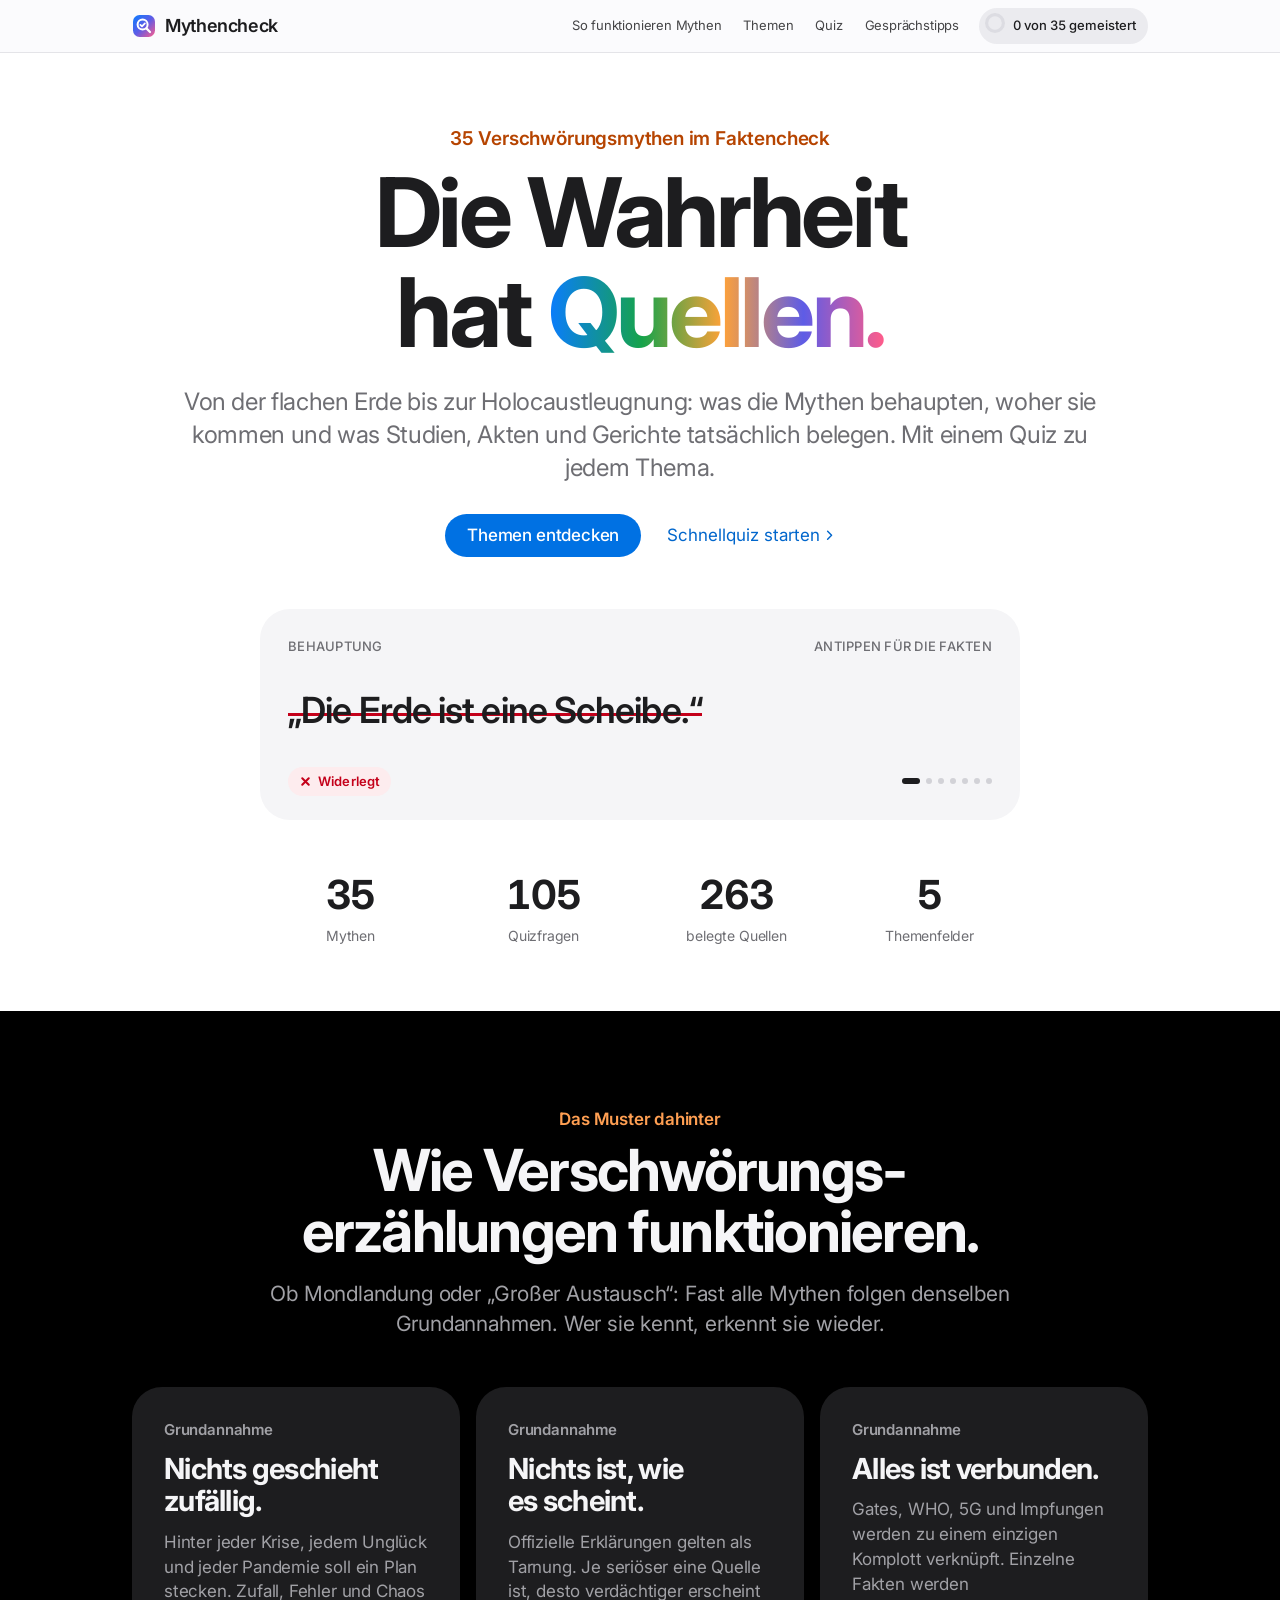
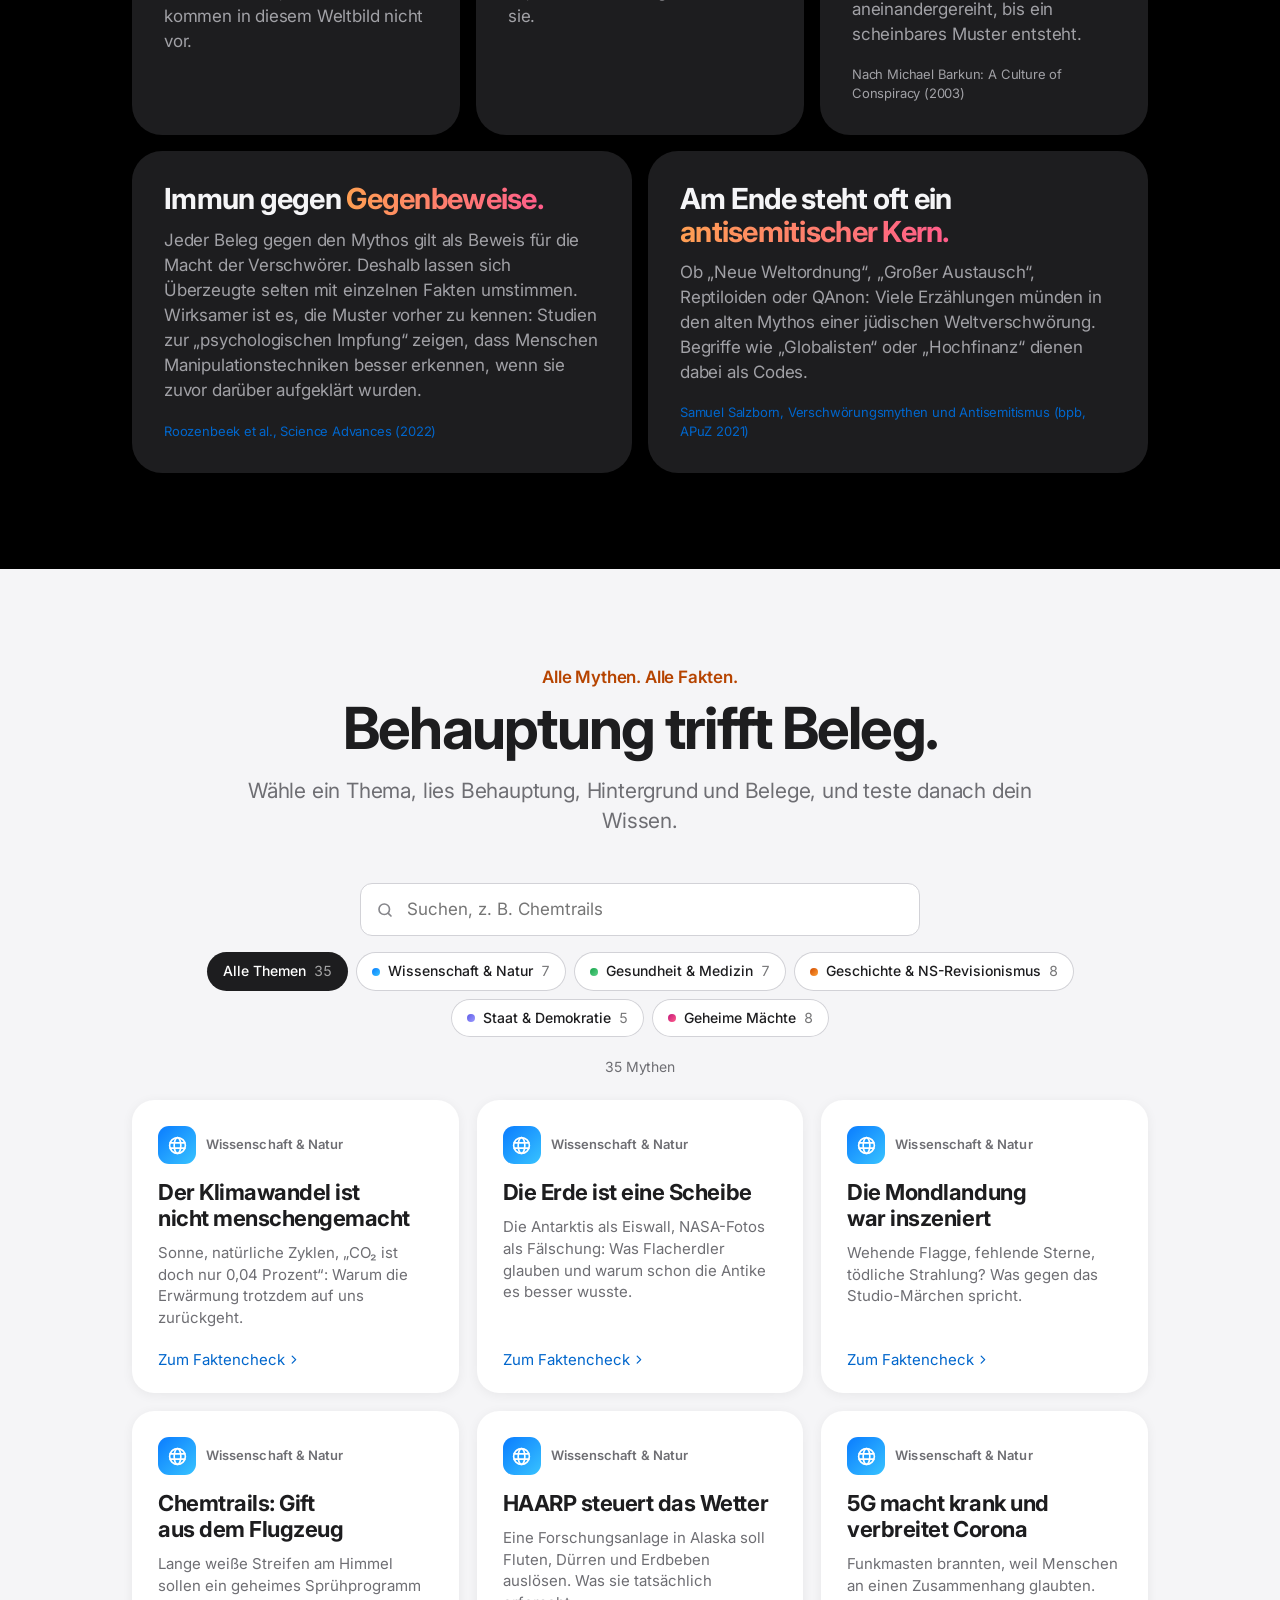
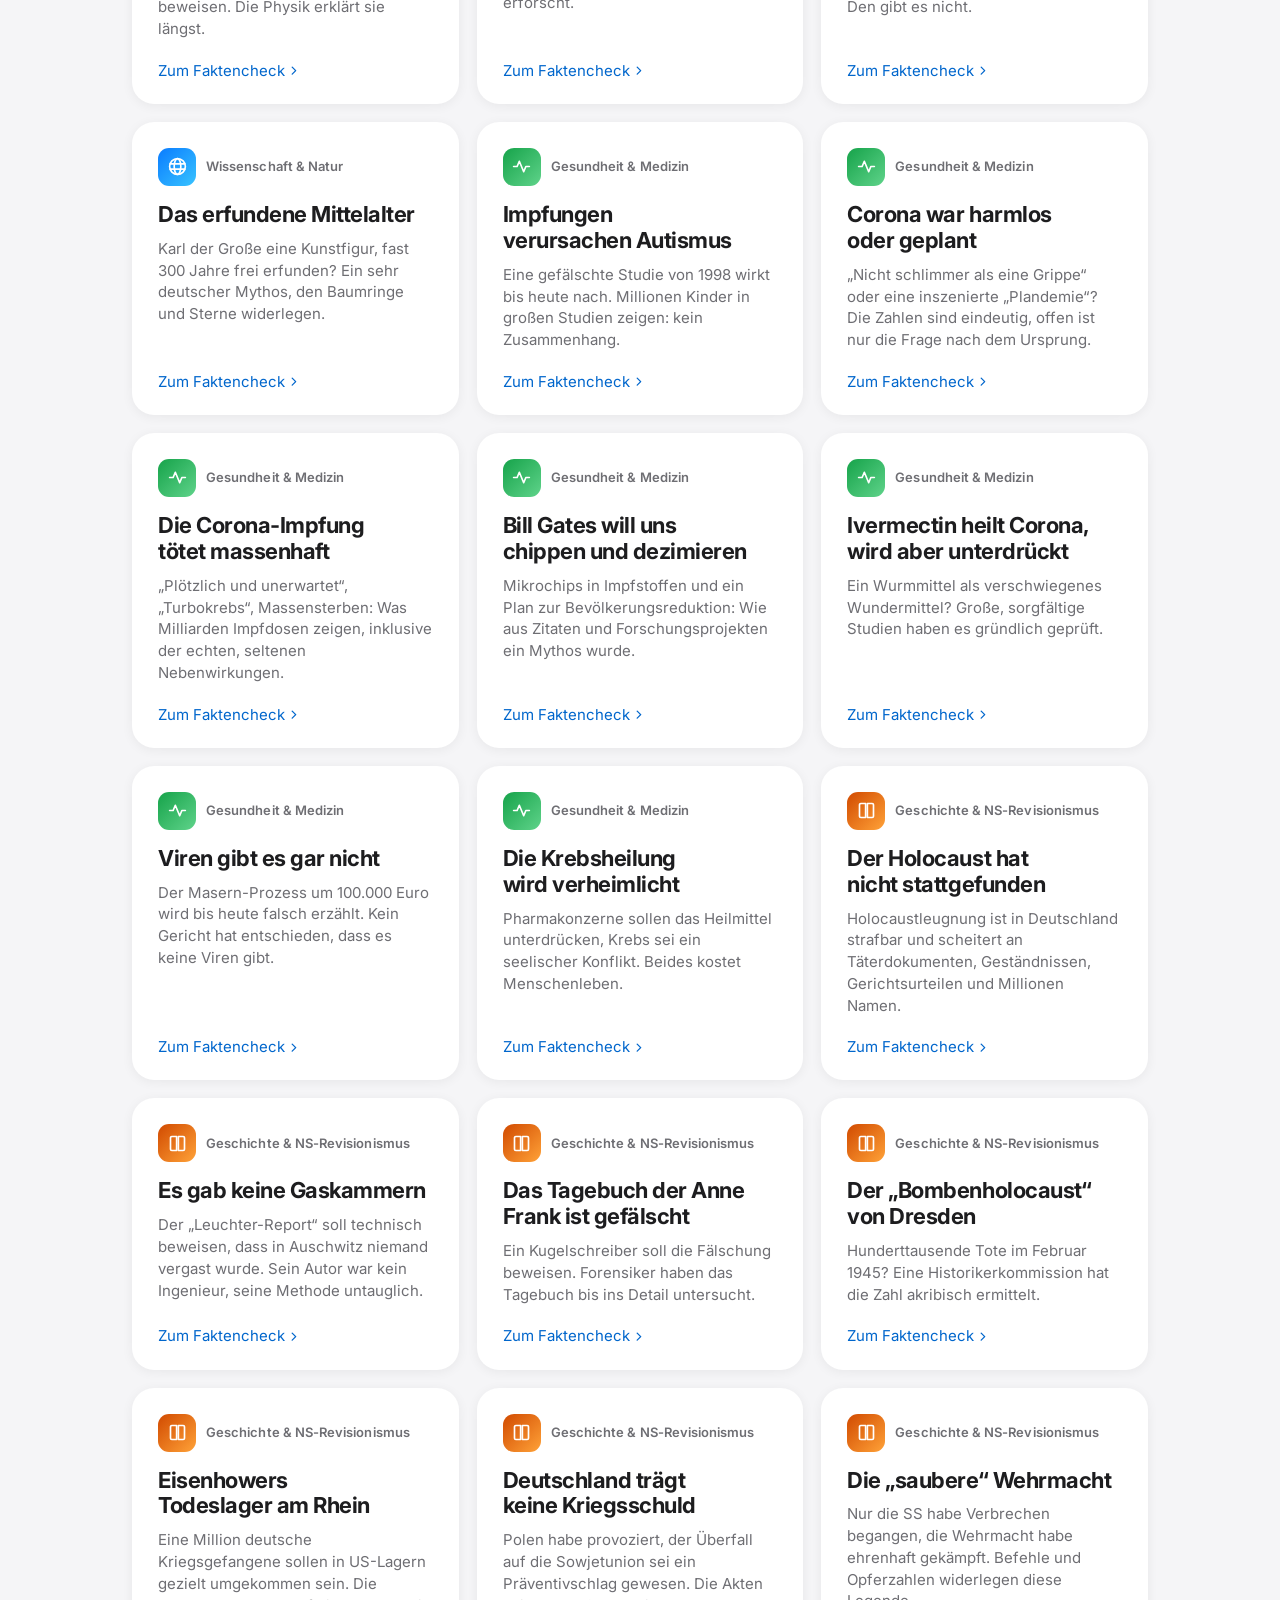
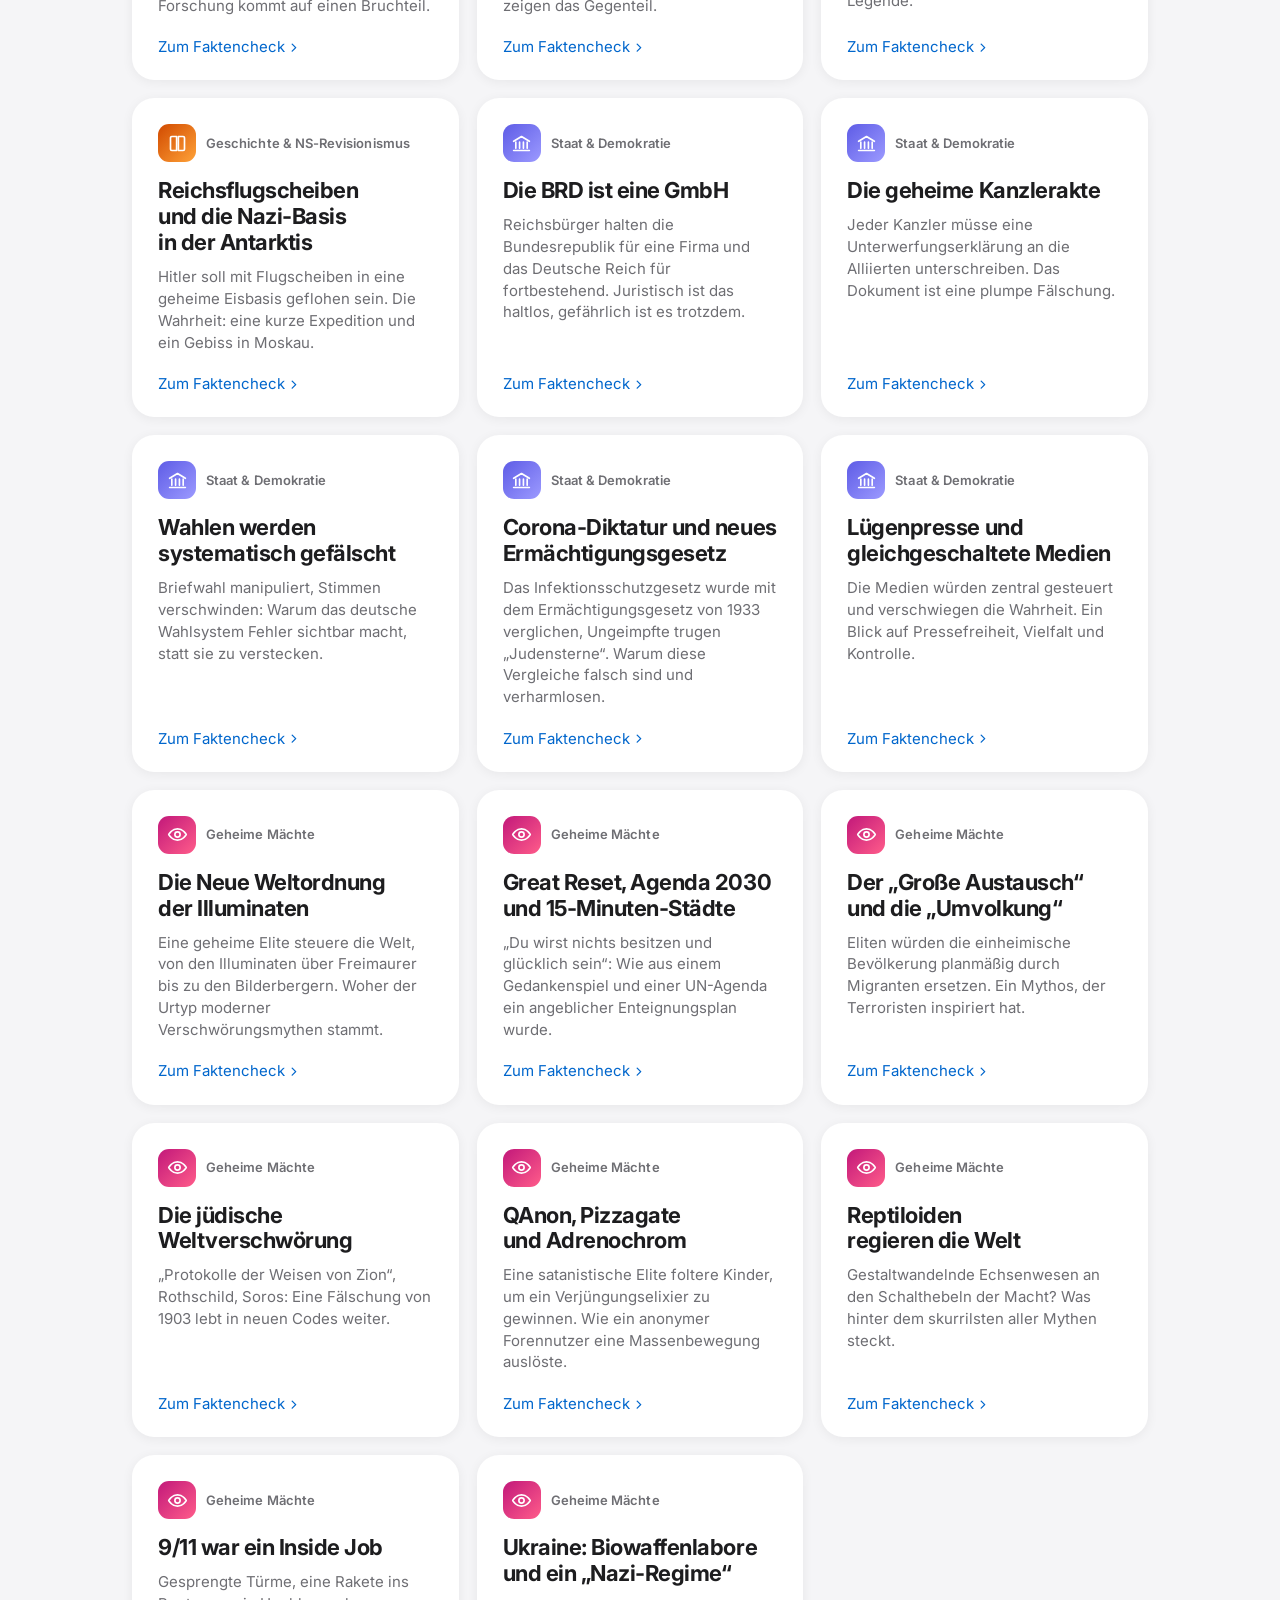
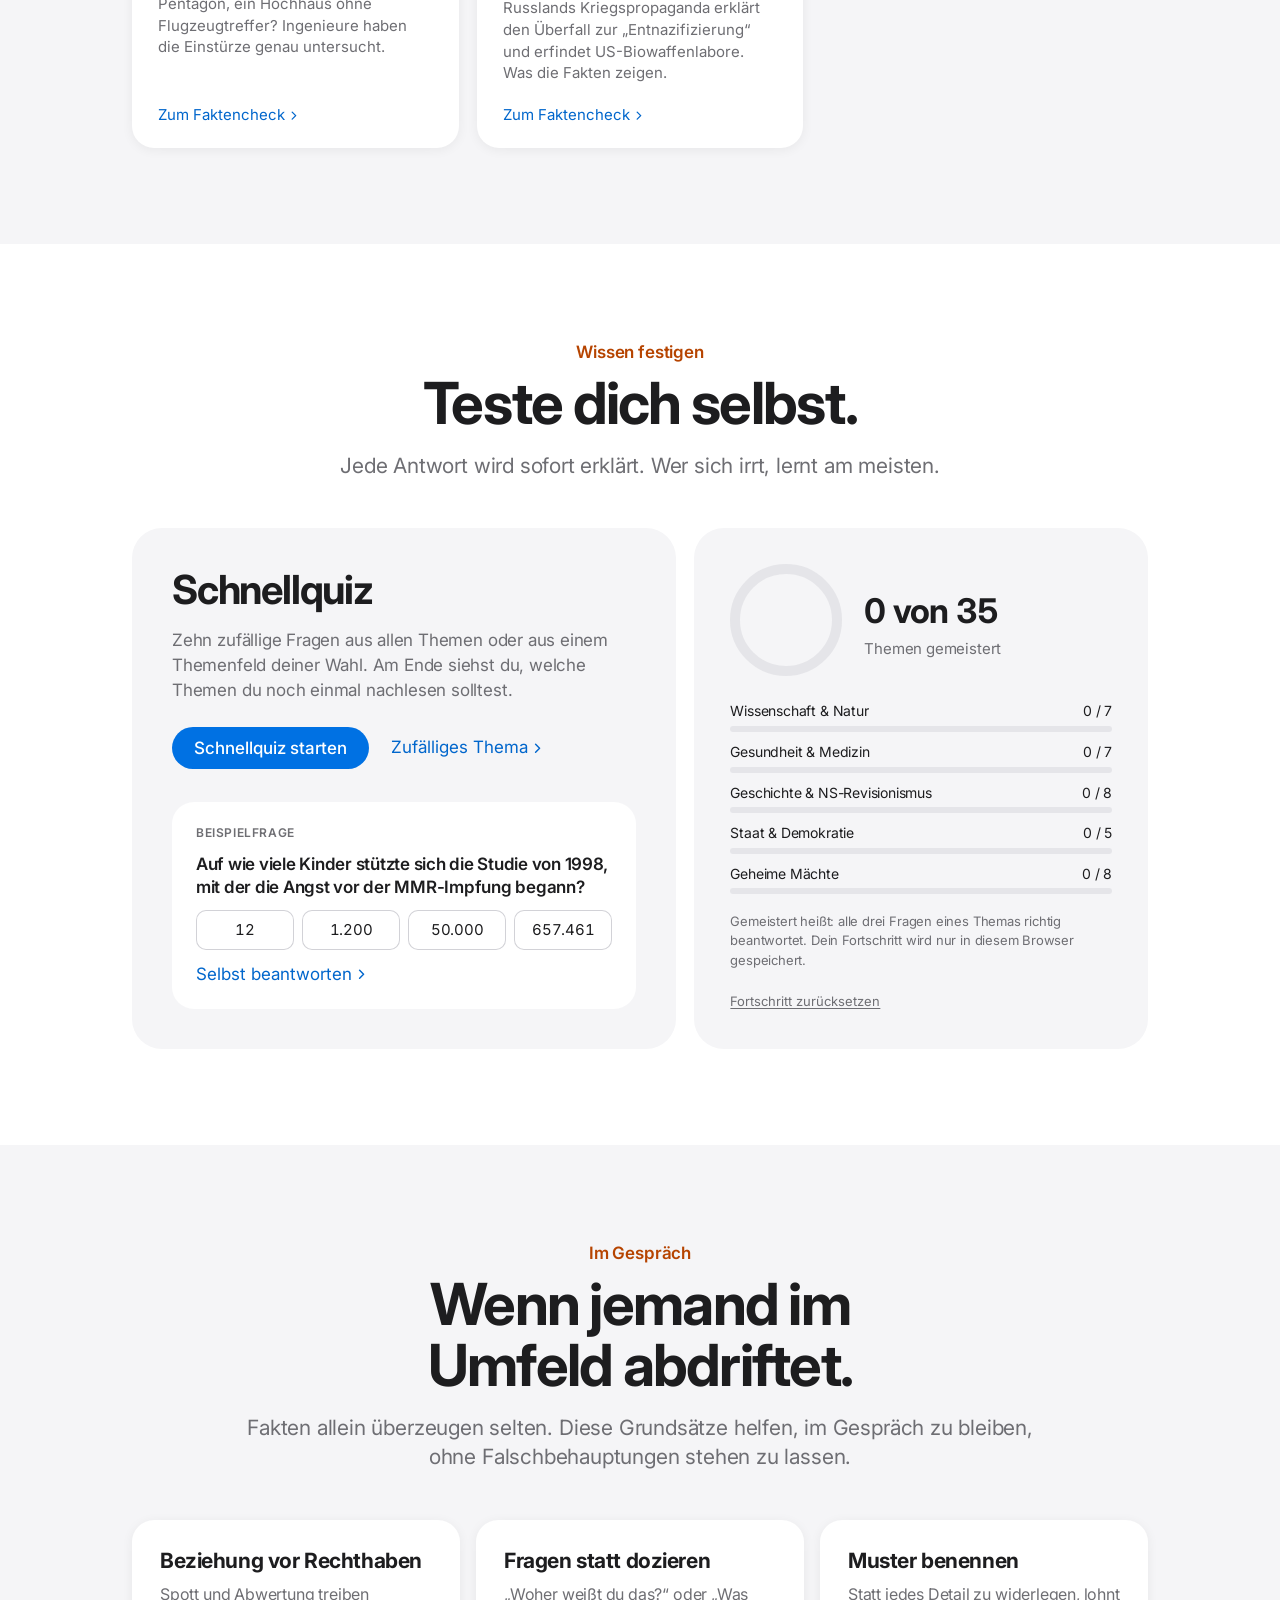
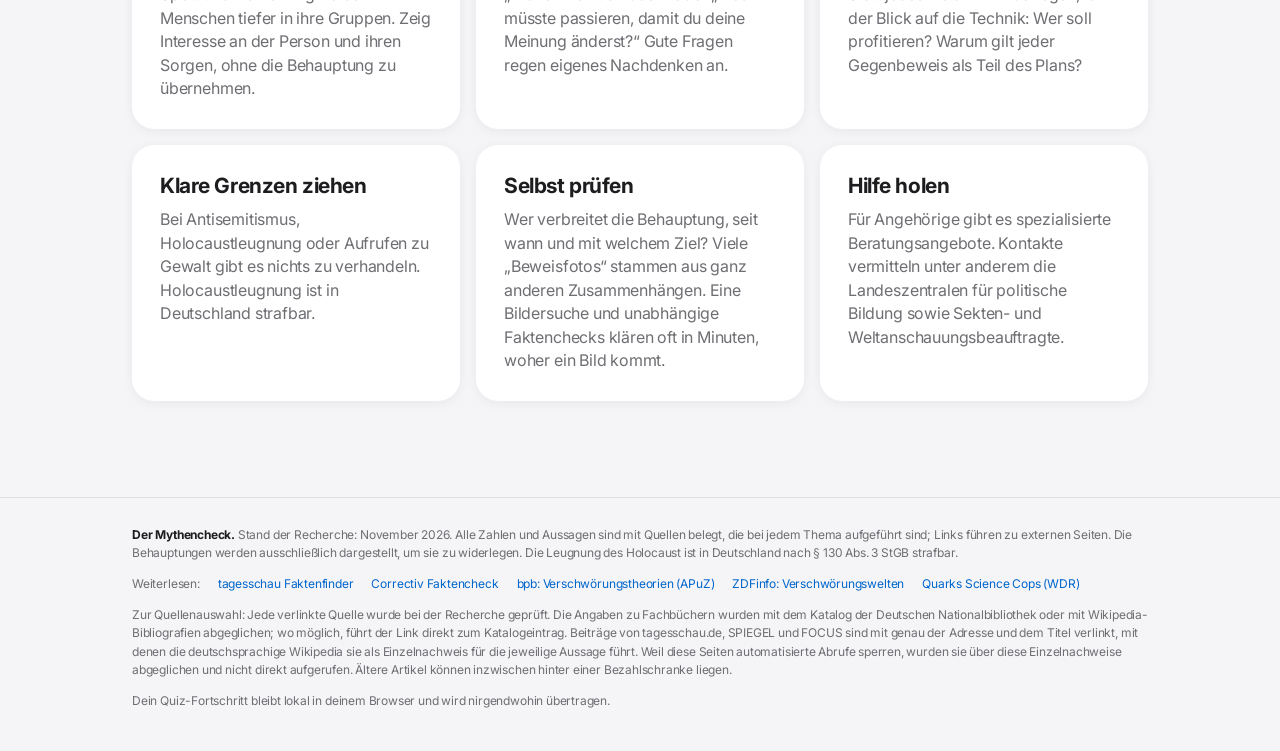
==== commit a4d7966c: "Mythencheck: add tagesschau.de, SPIEGEL and FOCUS sources - Link 41 articles from tagesschau.de, DER" ====
--- a/mythencheck/index.html
+++ b/mythencheck/index.html
@@ -548,7 +548,7 @@
       <a href="https://www.zdf.de/dokus/verschwoerungswelten-100" target="_blank" rel="noopener noreferrer">ZDFinfo: Verschwörungswelten</a>
       <a href="https://www.quarks.de/science-cops/alle-folgen/" target="_blank" rel="noopener noreferrer">Quarks Science Cops (WDR)</a>
     </div>
-    <p>Zur Quellenauswahl: Jede verlinkte Quelle wurde bei der Recherche in Suchergebnissen geprüft. Die Angaben zu Fachbüchern wurden mit dem Katalog der Deutschen Nationalbibliothek oder mit Wikipedia-Bibliografien abgeglichen; wo möglich, führt der Link direkt zum Katalogeintrag. Einzelne Artikel von tagesschau.de, SPIEGEL und FOCUS sind nicht verlinkt, weil diese Seiten automatisierte Abrufe sperren und sich die genauen Artikeladressen deshalb nicht prüfen ließen. Verlinkt ist die Faktenfinder-Rubrik der Tagesschau; aus dem ARD-Verbund sind Beiträge von Quarks (WDR) enthalten.</p>
+    <p>Zur Quellenauswahl: Jede verlinkte Quelle wurde bei der Recherche geprüft. Die Angaben zu Fachbüchern wurden mit dem Katalog der Deutschen Nationalbibliothek oder mit Wikipedia-Bibliografien abgeglichen; wo möglich, führt der Link direkt zum Katalogeintrag. Beiträge von tagesschau.de, SPIEGEL und FOCUS sind mit genau der Adresse und dem Titel verlinkt, mit denen die deutschsprachige Wikipedia sie als Einzelnachweis für die jeweilige Aussage führt. Weil diese Seiten automatisierte Abrufe sperren, wurden sie über diese Einzelnachweise abgeglichen und nicht direkt aufgerufen. Ältere Artikel können inzwischen hinter einer Bezahlschranke liegen.</p>
     <p>Dein Quiz-Fortschritt bleibt lokal in deinem Browser und wird nirgendwohin übertragen.</p>
   </div>
 </footer>
@@ -589,7 +589,9 @@
 ["Behörde","Copernicus-Klimadienst / ECMWF (Januar 2026): 2025 was the third-warmest year on record.","https://www.ecmwf.int/node/31031"],
 ["Faktencheck","Klimafakten.de: Faktencheck zum Grundsatzprogramm der AfD.","https://www.klimafakten.de/sites/default/files/downloads/faktencheckafd-grundsatzprogramm.pdf"],
 ["Buch","Rahmstorf, S., Schellnhuber, H. J. (2019): Der Klimawandel. Diagnose, Prognose, Therapie. 9. Auflage. C. H. Beck, München.","https://d-nb.info/1189939045"],
-["Buch","Oreskes, N., Conway, E. M. (2010): Merchants of Doubt. Bloomsbury Press. Deutsche Ausgabe: Die Machiavellis der Wissenschaft. Das Netzwerk des Leugnens. Wiley-VCH, Weinheim 2014.","https://d-nb.info/1049503333"]
+["Buch","Oreskes, N., Conway, E. M. (2010): Merchants of Doubt. Bloomsbury Press. Deutsche Ausgabe: Die Machiavellis der Wissenschaft. Das Netzwerk des Leugnens. Wiley-VCH, Weinheim 2014.","https://d-nb.info/1049503333"],
+["Medien","DER SPIEGEL: Werteunion und die Neue Rechte: Koalition der Klimawandelleugner.","https://www.spiegel.de/wissenschaft/mensch/koalition-der-klimawandelleugner-a-c1a03be4-8921-4898-a4f3-a11a1c814008"],
+["Medien","DER SPIEGEL International: AfD Hopes to Win Votes by Opposing Climate Protection.","https://www.spiegel.de/international/germany/afd-seeks-votes-by-opposing-climate-protection-a-1265494.html"]
 ],
 quiz:[
 ["Wie groß ist laut Weltklimarat die beste Schätzung des menschengemachten Anteils an der Erwärmung (Zeitraum 2010 bis 2019 gegenüber 1850 bis 1900)?",["1,07 °C","0,1 °C","0,4 °C","2,5 °C"],"Der IPCC beziffert den menschengemachten Anteil auf 1,07 °C. Das entspricht praktisch der gesamten beobachteten Erwärmung; natürliche Faktoren lagen nahe null."],
@@ -655,7 +657,9 @@
 ["Behörde","NASA Science: Apollo 11 Landing Site, Aufnahmen des Lunar Reconnaissance Orbiter.","https://science.nasa.gov/resource/apollo-11-landing-site"],
 ["Medien","NPR (2011): Tracks, Equipment Left By Apollo Missions Visible In New Moon Photos.","https://www.npr.org/blogs/thetwo-way/2011/09/06/140216986/tracks-equipment-left-by-apollo-missions-visible-in-new-moon-photos"],
 ["Behörde","NASA, Apollo Lunar Surface Journal: Working on the Moon, Radiation (Strahlendosen der Apollo-Crews).","https://www.nasa.gov/wp-content/uploads/static/history/alsj/WOTM/WOTM-Radiation.html"],
-["Studie","Grimes, D. R. (2016): On the Viability of Conspiratorial Beliefs. PLOS ONE 11(1), e0147905.","https://doi.org/10.1371/journal.pone.0147905"]
+["Studie","Grimes, D. R. (2016): On the Viability of Conspiratorial Beliefs. PLOS ONE 11(1), e0147905.","https://doi.org/10.1371/journal.pone.0147905"],
+["Medien","DER SPIEGEL (2019): Laserreflektoren auf dem Mond: Die Anti-Verschwörungstheorie-Maschinen.","https://www.spiegel.de/wissenschaft/weltall/laserreflektoren-auf-dem-mond-die-anti-verschwoerungstheorie-maschinen-a-1278583.html"],
+["Medien","DER SPIEGEL: „Vom ersten Tag an gab es Zweifler“. Mondlandung, Chemtrails, Reichsflugscheibe: Verschwörungstheorien im Check.","https://www.spiegel.de/wissenschaft/weltall/mondlandung-chemtrail-reichsflugscheibe-verschwoerungstheorien-im-check-a-1277763.html"]
 ],
 quiz:[
 ["Was messen Observatorien bis heute mit Hilfe der Apollo-Retroreflektoren?",["Die Entfernung zwischen Erde und Mond","Die Temperatur auf dem Mond","Die Strahlung im All","Nichts, es gibt dort keine Reflektoren"],"Laserpulse werden von den Spiegeln zurückgeworfen. Aus der Laufzeit ergibt sich die Entfernung auf Zentimeter genau."],
@@ -686,7 +690,9 @@
 ["Faktencheck","Lead Stories (2022): It is not Air Force policy to control the weather by 2025.","https://leadstories.com/hoax-alert/2022/11/fact-check-it-is-not-air-force-policy-to-control-the-weather-by-2025.html"],
 ["Studie","Shearer, C., West, M., Caldeira, K., Davis, S. J. (2016): Quantifying expert consensus against the existence of a secret, large-scale atmospheric spraying program. Environmental Research Letters 11, 084011.","https://doi.org/10.1088/1748-9326/11/8/084011"],
 ["Behörde","Umweltbundesamt: Chemtrails. Gefährliche Experimente in der Atmosphäre oder bloße Fiktion?","https://www.umweltbundesamt.de/publikationen/chemtrails-gefaehrliche-experimente-atmosphaere"],
-["Faktencheck","Correctiv (2021): Nein, diese Fotos beweisen nicht, dass es Chemtrails gibt.","https://correctiv.org/faktencheck/2021/05/05/nein-diese-fotos-beweisen-nicht-dass-es-chemtrails-gibt/"]
+["Faktencheck","Correctiv (2021): Nein, diese Fotos beweisen nicht, dass es Chemtrails gibt.","https://correctiv.org/faktencheck/2021/05/05/nein-diese-fotos-beweisen-nicht-dass-es-chemtrails-gibt/"],
+["Medien","DER SPIEGEL (2016): Chemtrails: Forscher sagen, es gibt sie nicht.","https://www.spiegel.de/wissenschaft/mensch/chemtrails-forscher-sagen-es-gibt-sie-nicht-a-1107738.html"],
+["Medien","DER SPIEGEL (2023): Kleine Anfrage der AfD: Sächsische Staatskanzlei muss sich mit Chemtrails befassen.","https://www.spiegel.de/politik/deutschland/afd-in-sachsen-staatskanzlei-muss-sich-nach-kleiner-anfrage-mit-chemtrails-befassen-a-5d295473-0a4c-4cda-a958-2e9ef1b61f6d"]
 ],
 quiz:[
 ["Warum bleiben manche Kondensstreifen stundenlang sichtbar?",["Weil die Luft in Reiseflughöhe sehr kalt und feucht ist, sodass die Eiskristalle nicht verdunsten","Weil dem Treibstoff Chemikalien beigemischt sind","Weil die Flugzeuge besonders langsam fliegen","Weil nachts weniger Wind weht"],"Ob ein Streifen schnell verschwindet oder sich ausbreitet, hängt von Temperatur und Feuchtigkeit der umgebenden Luft ab, nicht von geheimen Zusätzen."],
@@ -715,7 +721,8 @@
 ["Behörde","HAARP (University of Alaska Fairbanks): Häufige Fragen, u. a. Sendeleistung 3,6 Megawatt.","https://haarp.gi.alaska.edu/faq"],
 ["Behörde","University of Alaska Fairbanks (2016): HAARP ready for business under UAF management.","https://uaf.edu/news/archives/news-archives-2010-2021/haarp-ready-business-uaf-management.php"],
 ["Medien","ARRL (2015): HAARP Facility Will Be Transferred to the University of Alaska Fairbanks on August 11.","https://www.arrl.org/news/haarp-facility-will-be-transferred-to-the-university-of-alaska-fairbanks-on-august-11"],
-["Studie","World Weather Attribution (2021): Heavy rainfall which led to severe flooding in Western Europe made more likely by climate change.","https://www.worldweatherattribution.org/heavy-rainfall-which-led-to-severe-flooding-in-western-europe-made-more-likely-by-climate-change"]
+["Studie","World Weather Attribution (2021): Heavy rainfall which led to severe flooding in Western Europe made more likely by climate change.","https://www.worldweatherattribution.org/heavy-rainfall-which-led-to-severe-flooding-in-western-europe-made-more-likely-by-climate-change"],
+["Medien","tagesschau.de Faktenfinder (2023): Erdbeben in Marokko: Falsche Videos und Verschwörungsansätze.","https://www.tagesschau.de/faktenfinder/marokko-erdbeben-falsche-videos-100.html"]
 ],
 quiz:[
 ["In welcher Schicht der Atmosphäre forscht HAARP?",["In der Ionosphäre, ab etwa 70 bis 80 Kilometern Höhe","In der Troposphäre, wo das Wetter entsteht","Im Erdmantel","Jenseits der Mondumlaufbahn"],"HAARP untersucht die Ionosphäre. Das Wetter spielt sich dagegen in der viel tiefer liegenden Troposphäre ab."],
@@ -735,7 +742,7 @@
 ],
 facts:[
 ["Viren funken nicht","Viren sind biologische Partikel, die sich nur in lebenden Zellen vermehren und von Mensch zu Mensch über Tröpfchen und Aerosole übertragen werden. Radiowellen können sie weder erzeugen noch transportieren."],
-["Pandemie ohne 5G","Das Coronavirus verbreitete sich auch in vielen Ländern, die gar kein 5G-Netz hatten. Zudem können Viren nicht über Funkwellen übertragen werden."],
+["Pandemie ohne 5G","Das Coronavirus verbreitete sich auch in vielen Ländern, die gar kein 5G-Netz hatten, etwa im Iran. Zudem können Viren nicht über Funkwellen übertragen werden."],
 ["Zu wenig Energie für Schäden am Erbgut","Mobilfunk nutzt nichtionisierende Strahlung. Ihre Energie reicht nicht aus, um chemische Bindungen oder das Erbgut zu schädigen. Der einzige gesicherte biologische Effekt ist eine leichte Gewebeerwärmung, und die Grenzwerte liegen deutlich darunter."],
 ["Keine Belege unterhalb der Grenzwerte","Nach Angaben der Bundesregierung und des Bundesamts für Strahlenschutz sind sich die Expertengremien einig: Es gibt keine Nachweise schädlicher Wirkungen unterhalb der geltenden Grenzwerte."],
 ["Keine exotischen Frequenzen","5G nutzt in Deutschland vor allem Frequenzen um 3,6 Gigahertz, also in einem ähnlichen Bereich wie WLAN mit 2,4 und 5 Gigahertz."]
@@ -744,7 +751,8 @@
 ["Behörde","Bundesnetzagentur: Frequenzauktion 2019 (2-GHz- und 3,6-GHz-Bereich für 5G).","https://www.bundesnetzagentur.de/DE/Fachthemen/Telekommunikation/Breitband/MobilesBreitband/Frequenzauktion/2019/Auktion2019-node.html"],
 ["Studie","ICNIRP (2020): Guidelines for Limiting Exposure to Electromagnetic Fields (100 kHz to 300 GHz). Health Physics 118(5), S. 483 bis 524.","https://doi.org/10.1097/HP.0000000000001210"],
 ["Behörde","Bundesregierung: Beeinträchtigt 5G unsere Gesundheit? Strahlenschutz bei 5G.","https://www.bundesregierung.de/breg-de/suche/strahlenschutz-bei-5g-1829042"],
-["Medien","DutchNews (2020): Counter-terrorism service alerted as arsonists set fire to telecom masts.","https://dutchnews.nl/news/2020/04/counter-terrorism-service-alerted-as-arsonists-set-fire-to-telecom-masts"]
+["Medien","DutchNews (2020): Counter-terrorism service alerted as arsonists set fire to telecom masts.","https://dutchnews.nl/news/2020/04/counter-terrorism-service-alerted-as-arsonists-set-fire-to-telecom-masts"],
+["Medien","tagesschau.de Faktenfinder: 5G unter Feuer.","https://www.tagesschau.de/faktenfinder/5g-corona-mobilfunk-101.html"]
 ],
 quiz:[
 ["Warum kann 5G kein Virus übertragen?",["Viren sind biologische Partikel; Radiowellen können sie weder erzeugen noch transportieren","Weil 5G zu langsam ist","Weil Viren nur über Kabel reisen","Weil 5G-Masten Virenfilter haben"],"Viren brauchen lebende Zellen, um sich zu vermehren, und werden über Tröpfchen und Aerosole übertragen. Funkwellen sind elektromagnetische Schwingungen ohne Materie."],
@@ -774,7 +782,8 @@
 ["Medien","taz: 300 Jahre erstunken und erlogen (zu Illigs Thesen).","https://taz.de/300-Jahre-erstunken-und-erlogen/!1493257/"],
 ["Studie","Friedrich, M. et al. (2004): The 12,460-year Hohenheim oak and pine tree-ring chronology from central Europe. Radiocarbon 46(3), S. 1111 bis 1122.","https://doi.org/10.1017/S003382220003304X"],
 ["Medien","Medievalists.net (2020): Why the Phantom Time Hypothesis is wrong.","https://www.medievalists.net/2020/04/why-phantom-time-hypothesis-wrong/"],
-["Medien","Discover Magazine: What Is the Truth Behind the Controversial Phantom Time Hypothesis?","https://discovermagazine.com/the-sciences/what-is-the-truth-behind-the-controversial-phantom-time-hypothesis"]
+["Medien","Discover Magazine: What Is the Truth Behind the Controversial Phantom Time Hypothesis?","https://discovermagazine.com/the-sciences/what-is-the-truth-behind-the-controversial-phantom-time-hypothesis"],
+["Medien","Saltzwedel, J. (2012): Gestrichene Jahrhunderte. Die abstruse These vom „erfundenen Mittelalter“. SPIEGEL Geschichte 6/2012.","https://www.spiegel.de/spiegel/spiegelgeschichte/d-89662035.html"]
 ],
 quiz:[
 ["Welche Zeitspanne soll laut Heribert Illig erfunden sein?",["Etwa 614 bis 911 n. Chr.","Etwa 1200 bis 1500","Die gesamte Antike","1933 bis 1945"],"Illig behauptet, rund 297 Jahre des Frühmittelalters seien nachträglich in die Geschichte eingefügt worden."],
@@ -806,7 +815,9 @@
 ["Studie","Andersson, N. W. et al. (2025): Aluminum-Adsorbed Vaccines and Chronic Diseases in Childhood. A Nationwide Cohort Study. Annals of Internal Medicine.","https://doi.org/10.7326/ANNALS-25-00997"],
 ["Studie","Godlee, F., Smith, J., Marcovitch, H. (2011): Wakefield’s article linking MMR vaccine and autism was fraudulent. BMJ 342, c7452.","https://doi.org/10.1136/bmj.c7452"],
 ["Behörde","CDC, MMWR (2024): Progress Toward Measles Elimination, Worldwide, 2000 bis 2023.","https://www.cdc.gov/mmwr/volumes/73/wr/mm7345a4.htm"],
-["Medien","PBS NewsHour (2025): CDC vaccine safety webpage changed to contradict scientific conclusion that vaccines don’t cause autism.","https://www.pbs.org/newshour/health/cdc-vaccine-safety-webpage-changed-to-contradict-scientific-conclusion-that-vaccines-dont-cause-autism"]
+["Medien","PBS NewsHour (2025): CDC vaccine safety webpage changed to contradict scientific conclusion that vaccines don’t cause autism.","https://www.pbs.org/newshour/health/cdc-vaccine-safety-webpage-changed-to-contradict-scientific-conclusion-that-vaccines-dont-cause-autism"],
+["Medien","DER SPIEGEL: Zurückgezogene Studie: Das offizielle Ende eines Impf-Skandals.","https://www.spiegel.de/wissenschaft/medizin/0,1518,675592,00.html"],
+["Medien","DER SPIEGEL: Forschungsskandal: Britischer Autismus-Arzt erhält Berufsverbot.","https://www.spiegel.de/wissenschaft/medizin/forschungsskandal-britischer-autismus-arzt-erhaelt-berufsverbot-a-696472.html"]
 ],
 quiz:[
 ["Wie viele Kinder umfasste Wakefields Studie von 1998?",["12","1.200","657.461","50.000"],"Die Studie stützte sich auf nur zwölf Kinder, war manipuliert und wurde 2010 zurückgezogen."],
@@ -839,7 +850,9 @@
 ["Behörde","Statistisches Bundesamt (2021): Pressemitteilung zur Todesursachenstatistik 2020.","https://www.destatis.de/DE/Presse/Pressemitteilungen/2021/12/PD21_563_12.html"],
 ["Behörde","WHO (27. Juni 2025): WHO Scientific Advisory Group issues report on origins of COVID-19.","https://www.who.int/news/item/27-06-2025-who-scientific-advisory-group-issues-report-on-origins-of-covid-19"],
 ["Faktencheck","Full Fact: Event 201 didn’t predict the Covid-19 pandemic.","https://fullfact.org/health/event-201-coronavirus-pandemic/"],
-["Medien","ZDF (ZDFinfo): Verschwörungswelten. Plandemie, The Great Reset und QAnon.","https://www.zdf.de/dokus/verschwoerungswelten-100"]
+["Medien","ZDF (ZDFinfo): Verschwörungswelten. Plandemie, The Great Reset und QAnon.","https://www.zdf.de/dokus/verschwoerungswelten-100"],
+["Medien","DER SPIEGEL: Coronavirus-Verschwörungstheorien: Die Gerüchte-Pandemie.","https://www.spiegel.de/wissenschaft/medizin/coronavirus-verschwoerungstheorien-die-geruechte-pandemie-a-0e7d1ffb-9aa8-49c7-a0b4-5fb8fd7db593"],
+["Medien","tagesschau.de Faktenfinder: Gerüchte und Fakes: Coronavirus als angebliche Verschwörung.","https://www.tagesschau.de/faktenfinder/fakes-geruechte-coronavirus-101.html"]
 ],
 quiz:[
 ["Wie hoch schätzt die WHO die weltweite Übersterblichkeit in den Jahren 2020 und 2021?",["Rund 14,8 Millionen Menschen","Rund 150.000 Menschen","Rund 1,5 Millionen Menschen","Rund 150 Millionen Menschen"],"Die WHO-Schätzung von rund 14,8 Millionen umfasst auch Todesfälle, die in offiziellen COVID-Statistiken fehlten."],
@@ -871,7 +884,9 @@
 ["Studie","Polack, F. P. et al. (2020): Safety and Efficacy of the BNT162b2 mRNA Covid-19 Vaccine. New England Journal of Medicine 383, S. 2603 bis 2615.","https://pubmed.ncbi.nlm.nih.gov/33301246/"],
 ["Studie","Watson, O. J. et al. (2022): Global impact of the first year of COVID-19 vaccination. A mathematical modelling study. The Lancet Infectious Diseases 22(9), S. 1293 bis 1302.","https://pubmed.ncbi.nlm.nih.gov/35753318/"],
 ["Behörde","Arzneimittelkommission der deutschen Ärzteschaft: Drug Safety Mail 2021-57 zu Myokarditis nach mRNA-Impfung.","https://www.akdae.de/arzneimittelsicherheit/drug-safety-mail/newsdetail/drug-safety-mail-2021-57"],
-["Faktencheck","AP (2023, via KSL): „Died suddenly“ posts twist tragedies to push vaccine lies.","https://www.ksl.com/article/50572002"]
+["Faktencheck","AP (2023, via KSL): „Died suddenly“ posts twist tragedies to push vaccine lies.","https://www.ksl.com/article/50572002"],
+["Medien","tagesschau.de Faktenfinder: Gezielte Panikmache mit „Impfmassaker“.","https://www.tagesschau.de/faktenfinder/impfungen-todesfaelle-101.html"],
+["Medien","tagesschau.de Faktenfinder: Kein Nachweis für vermehrte Impfnebenwirkungen.","https://www.tagesschau.de/faktenfinder/corona-impfnebenwirkungen-101.html"]
 ],
 quiz:[
 ["Welche seltene Nebenwirkung von mRNA-Impfstoffen ist belegt?",["Herzmuskelentzündung, vor allem bei jungen Männern","„Turbokrebs“","Eine Veränderung des Erbguts","Unfruchtbarkeit bei allen Geimpften"],"Myokarditis ist eine bekannte, seltene Nebenwirkung. Die Behörden reagierten mit angepassten Empfehlungen für junge Menschen."],
@@ -903,7 +918,9 @@
 ["Studie","McHugh, K. J. et al. (2019): Biocompatible near-infrared quantum dots delivered to the skin by microneedle patches record vaccination. Science Translational Medicine 11(523), eaay7162.","https://pubmed.ncbi.nlm.nih.gov/31852802/"],
 ["Medien","Rice University (2019): Quantum-dot tattoos hold vaccination record.","https://news.rice.edu/news/2019/quantum-dot-tattoos-hold-vaccination-record"],
 ["Faktencheck","PolitiFact (2021): Bill Gates didn’t say he wanted to use vaccines to reduce the population.","https://politifact.com/factchecks/2021/oct/11/blog-posting/bill-gates-didnt-say-he-wanted-use-vaccines-reduce/"],
-["Medien","Yahoo News (2020): New Yahoo News/YouGov poll shows coronavirus conspiracy theories spreading on the right.","https://news.yahoo.com/new-yahoo-news-you-gov-poll-shows-coronavirus-conspiracy-theories-spreading-on-the-right-may-hamper-vaccine-efforts-152843610.html"]
+["Medien","Yahoo News (2020): New Yahoo News/YouGov poll shows coronavirus conspiracy theories spreading on the right.","https://news.yahoo.com/new-yahoo-news-you-gov-poll-shows-coronavirus-conspiracy-theories-spreading-on-the-right-may-hamper-vaccine-efforts-152843610.html"],
+["Medien","tagesschau.de Faktenfinder: Mythen zum Coronavirus: Gates als globales Feindbild.","https://www.tagesschau.de/faktenfinder/feindbild-gates-101.html"],
+["Medien","FOCUS Online: Arm nach Covid-19-Impfung magnetisch? Nein, wir bekommen keine Mikrochips eingesetzt.","https://www.focus.de/gesundheit/news/vermeintlicher-beweis-fuer-mikrochip-theorie-einstichstelle-nach-impfung-magnetisch-experte-erklaert-das-netz-phaenomen_id_13335189.html"]
 ],
 quiz:[
 ["Was meinte Gates 2010 mit „vielleicht 10 oder 15 Prozent senken“?",["Ein geringeres Bevölkerungswachstum, weil bei sinkender Kindersterblichkeit weniger Kinder geboren werden","Die Tötung von 15 Prozent der Menschheit","Weniger Impfungen in armen Ländern","Eine Steuer auf Kinder"],"Der demografische Zusammenhang ist gut belegt: Wo Kinder überleben, sinken die Geburtenraten. Das Wachstum verlangsamt sich, ohne dass jemand stirbt."],
@@ -934,7 +951,8 @@
 ["Studie","Reis, G. et al. (2022): Effect of Early Treatment with Ivermectin among Patients with Covid-19. New England Journal of Medicine 386, S. 1721 bis 1731.","https://doi.org/10.1056/NEJMoa2115869"],
 ["Medien","Deutsches Ärzteblatt (2022): COVID-19: Ivermectin bleibt auch in US-Studie ohne relevante Wirkung.","https://www.aerzteblatt.de/nachrichten/135034/COVID-19-Ivermectin-bleibt-auch-in-US-Studie-ohne-relevante-Wirkung"],
 ["Studie","Caly, L. et al. (2020): The FDA-approved drug ivermectin inhibits the replication of SARS-CoV-2 in vitro. Antiviral Research 178, 104787.","https://pmc.ncbi.nlm.nih.gov/articles/7129059"],
-["Studie","RECOVERY Collaborative Group (2021): Dexamethasone in Hospitalized Patients with Covid-19. New England Journal of Medicine 384, S. 693 bis 704.","https://pmc.ncbi.nlm.nih.gov/articles/PMC7383595/"]
+["Studie","RECOVERY Collaborative Group (2021): Dexamethasone in Hospitalized Patients with Covid-19. New England Journal of Medicine 384, S. 693 bis 704.","https://pmc.ncbi.nlm.nih.gov/articles/PMC7383595/"],
+["Medien","DER SPIEGEL: Entwurmungsmittel in Österreich ausverkauft, weil FPÖ-Chef es bei Corona empfiehlt.","https://www.spiegel.de/wirtschaft/unternehmen/ivomectin-entwurmungsmittel-in-oesterreich-ausverkauft-weil-fpoe-chef-es-bei-corona-empfiehlt-a-42689153-8d8b-4e52-bab1-e86a293fd1b8"]
 ],
 quiz:[
 ["Warum war die Laborwirkung von Ivermectin kein Beleg für eine Therapie?",["Die nötige Konzentration ist im menschlichen Blut mit zugelassenen Dosen nicht erreichbar","Weil Labore keine Viren untersuchen dürfen","Weil die Zellen von Tieren stammten","Weil die Studie geheim gehalten wurde"],"Was in der Petrischale wirkt, muss im Körper erreichbar sein. Bei Ivermectin lag die wirksame Konzentration weit über dem, was Menschen sicher erreichen."],
@@ -964,7 +982,9 @@
 ["Medien","Legal Tribune Online: Streit um die Existenz des Masernvirus vor dem BGH.","https://www.lto.de/recht/nachrichten/n/streit-existenz-masern-virus-nichtzulassungsbeschwerde-bgh-auslobung-wette"],
 ["Behörde","CDC, MMWR (2024): Progress Toward Measles Elimination, Worldwide, 2000 bis 2023.","https://www.cdc.gov/mmwr/volumes/73/wr/mm7345a4.htm"],
 ["Studie","Wrapp, D. et al. (2020): Cryo-EM structure of the 2019-nCoV spike in the prefusion conformation. Science 367, S. 1260 bis 1263.","https://pmc.ncbi.nlm.nih.gov/articles/7164637"],
-["Studie","Enders, J. F., Peebles, T. C. (1954): Propagation in tissue cultures of cytopathogenic agents from patients with measles. Proceedings of the Society for Experimental Biology and Medicine 86(2), S. 277 bis 286.","https://pubmed.ncbi.nlm.nih.gov/13177653/"]
+["Studie","Enders, J. F., Peebles, T. C. (1954): Propagation in tissue cultures of cytopathogenic agents from patients with measles. Proceedings of the Society for Experimental Biology and Medicine 86(2), S. 277 bis 286.","https://pubmed.ncbi.nlm.nih.gov/13177653/"],
+["Medien","DER SPIEGEL: Posse um Masernvirus: Impfgegner muss Arzt 100.000 Euro zahlen (Urteil des Landgerichts).","https://www.spiegel.de/gesundheit/diagnose/existenz-des-masernvirus-stefan-lanka-verliert-vor-gericht-a-1023189.html"],
+["Medien","DER SPIEGEL: Streit um Existenz von Masernviren: Impfgegner siegt vor Gericht (Berufung zu den Bedingungen der Auslobung).","https://www.spiegel.de/panorama/justiz/masern-wette-impfgegner-muss-nicht-zahlen-a-1077601.html"]
 ],
 quiz:[
 ["Worüber entschied das Oberlandesgericht Stuttgart im Masern-Prozess 2016?",["Über die Bedingungen der Auslobung: Lanka hatte eine einzige Publikation als Nachweis verlangt","Dass es das Masernvirus nicht gibt","Dass Masernimpfungen verboten werden","Dass Lanka 100.000 Euro zahlen muss"],"Es ging um Vertragsrecht, nicht um Biologie. Wissenschaftliche Fragen klären Gerichte ohnehin nicht."],
@@ -998,7 +1018,9 @@
 ["Studie","Johnson, S. B. et al. (2018): Use of Alternative Medicine for Cancer and Its Impact on Survival. Journal of the National Cancer Institute 110(1), S. 121 bis 124.","https://academic.oup.com/jnci/article/110/1/121/4064136"],
 ["Medien","Apotheken Umschau: Pseudomedizin mit tödlichen Folgen. Was hinter der Germanischen Neuen Medizin steckt.","https://www.apotheken-umschau.de/therapie/germanische-neue-medizin-lebensgefaehrliche-pseudomedizin-und-ihre-folgen-1251777.html"],
 ["Medien","Deutsches Ärzteblatt (2017): Krebsheiler will Approbation zurück, Gericht lehnt ab.","https://www.aerzteblatt.de/nachrichten/73179/Krebsheiler-will-Approbation-zurueck-Gericht-lehnt-ab"],
-["Studie","Grimes, D. R. (2016): On the Viability of Conspiratorial Beliefs. PLOS ONE 11(1), e0147905.","https://doi.org/10.1371/journal.pone.0147905"]
+["Studie","Grimes, D. R. (2016): On the Viability of Conspiratorial Beliefs. PLOS ONE 11(1), e0147905.","https://doi.org/10.1371/journal.pone.0147905"],
+["Medien","tagesschau.de (BR-Recherche): „Germanische Neue Medizin“: Gefährlicher Medizin-Mythos breitet sich aus.","https://www.tagesschau.de/investigativ/br-recherche/pseudomedizin-hamer-100.html"],
+["Medien","DER SPIEGEL (1995): Kampf gegen die Stärksten (zum Fall Olivia Pilhar).","https://www.spiegel.de/wissenschaft/kampf-gegen-die-staerksten-a-4cc989f4-0002-0001-0000-000009208312"]
 ],
 quiz:[
 ["Warum gibt es nicht „die eine“ Krebsheilung?",["Weil Krebs Hunderte verschiedene Erkrankungen mit unterschiedlichen Ursachen umfasst","Weil die Pharmaindustrie sie versteckt","Weil Krebs ansteckend ist","Weil Krebsforschung verboten ist"],"Leukämie, Melanom und Darmkrebs unterscheiden sich in Ursachen und Biologie grundlegend und brauchen unterschiedliche Therapien."],
@@ -1038,7 +1060,8 @@
 ["Medien","ZDF Schule: Holocaustleugnung. Welche Lügen kursieren und wie ihr sie erkennt.","https://schule.zdf.de/video/mw2gg-holocaustleugnung-102"],
 ["Buch","Hilberg, R. (1990): Die Vernichtung der europäischen Juden. 3 Bände. Fischer Taschenbuch Verlag, Frankfurt am Main.","https://d-nb.info/901331147"],
 ["Buch","Benz, W. (Hg.) (1991): Dimension des Völkermords. Die Zahl der jüdischen Opfer des Nationalsozialismus. Oldenbourg, München.",""],
-["Buch","Evans, R. J. (2001): Der Geschichtsfälscher. Holocaust und historische Wahrheit im David-Irving-Prozess. Campus, Frankfurt am Main.","https://d-nb.info/961517646"]
+["Buch","Evans, R. J. (2001): Der Geschichtsfälscher. Holocaust und historische Wahrheit im David-Irving-Prozess. Campus, Frankfurt am Main.","https://d-nb.info/961517646"],
+["Medien","DER SPIEGEL (2018): Holocaust-Leugnerin Haverbeck scheitert mit Klage gegen Haft.","https://www.spiegel.de/panorama/justiz/ursula-haverbeck-inhaftierte-holocaust-leugnerin-scheitert-mit-verfassungsklage-a-1221509.html"]
 ],
 quiz:[
 ["Was dokumentiert das Höfle-Telegramm vom Januar 1943?",["1.274.166 Deportierte in die Lager der „Aktion Reinhardt“ allein im Jahr 1942","Die Kapitulation der Wehrmacht","Einen Befehl zur Auflösung der Lager","Die Zahl deutscher Kriegsgefangener"],"Das Telegramm ist eine interne SS-Meldung. Es wurde vom britischen Geheimdienst abgefangen und erst im Jahr 2000 in Archiven entdeckt."],
@@ -1068,7 +1091,8 @@
 ["Behörde","Bundeszentrale für politische Bildung: Auschwitzlüge.","https://www.bpb.de/themen/antisemitismus/dossier-antisemitismus/504203/auschwitzluege/"],
 ["Buch","van Pelt, R. J. (2002): The Case for Auschwitz. Evidence from the Irving Trial. Indiana University Press, Bloomington.","https://d-nb.info/96729665X"],
 ["Buch","Pressac, J.-C. (1989): Auschwitz. Technique and Operation of the Gas Chambers. Beate Klarsfeld Foundation, New York.",""],
-["Medien","Morris, E. (1999): Mr. Death. The Rise and Fall of Fred A. Leuchter, Jr. Dokumentarfilm.",""]
+["Medien","Morris, E. (1999): Mr. Death. The Rise and Fall of Fred A. Leuchter, Jr. Dokumentarfilm.",""],
+["Medien","FOCUS Online: Urteil: Zweieinhalb Jahre Haft für Holocaustleugner (zu Germar Rudolf).","https://www.focus.de/politik/deutschland/urteil_aid_50798.html"]
 ],
 quiz:[
 ["Warum fanden sich in Leuchters Proben kaum Cyanidrückstände?",["Cyanid haftet vor allem an der Oberfläche; große, zermahlene Brocken verdünnten die Spuren","Weil es nie Gaskammern gab","Weil das Labor bestochen war","Weil Blausäure ungiftig ist"],"Die Methode war für die Fragestellung ungeeignet. Mit passenden Verfahren wurden Cyanidverbindungen sehr wohl nachgewiesen."],
@@ -1127,7 +1151,8 @@
 ["Behörde","Landeshauptstadt Dresden: Historikerkommission zu den Luftangriffen auf Dresden.","https://dresden.de/en/city/07/03/historical_commission.php"],
 ["Medien","t-online (2020): Interview mit dem Historiker Dietmar Süß zum Dresden-Opfermythos.","https://www.t-online.de/nachrichten/wissen/geschichte/id_87278172/dresden-bombardierung-vor-75-jahren-opfer-mythos-ist-goebbels-letzter-erfolg-.html"],
 ["Faktencheck","Holocaust Denial on Trial (Emory University): Dresden death toll.","https://www.hdot.org/debunking-denial/d2-dresden-death-toll/"],
-["Buch","Taylor, F. (2004): Dresden, Dienstag, 13. Februar 1945. Militärische Logik oder blanker Terror? Bertelsmann, München.","https://d-nb.info/972383751"]
+["Buch","Taylor, F. (2004): Dresden, Dienstag, 13. Februar 1945. Militärische Logik oder blanker Terror? Bertelsmann, München.","https://d-nb.info/972383751"],
+["Medien","DER SPIEGEL: Zehntausend bei Anti-Neonazi-Kette: Dresden stemmt sich gegen die Geschichtsklitterer.","https://www.spiegel.de/politik/deutschland/zehntausend-bei-anti-neonazi-kette-dresden-stemmt-sich-gegen-die-geschichtsklitterer-a-677692.html"]
 ],
 quiz:[
 ["Wie viele Todesopfer ermittelte die Dresdner Historikerkommission 2010?",["Bis zu 25.000","Rund 250.000","Rund 500.000","Rund 2.000"],"Die Kommission prüfte alle verfügbaren Quellen. Die Zahl deckt sich mit der Zählung der Behörden von 1945."],
@@ -1219,7 +1244,8 @@
 ["Buch","Streit, C. (1978): Keine Kameraden. Die Wehrmacht und die sowjetischen Kriegsgefangenen 1941 bis 1945. DVA, Stuttgart.",""],
 ["Buch","Hamburger Institut für Sozialforschung (Hg.) (2002): Verbrechen der Wehrmacht. Dimensionen des Vernichtungskrieges 1941 bis 1944. Ausstellungskatalog. Hamburger Edition, Hamburg.","https://d-nb.info/961922583"],
 ["Medien","Berliner Zeitung (2018): „Vogelschiss“-Äußerung. Gauland denkt nicht an Entschuldigung.","https://www.berliner-zeitung.de/article/vogelschiss-aeusserung-gauland-denkt-nicht-an-entschuldigung-29043"],
-["Behörde","Bundeszentrale für politische Bildung: Rechtsextremer Geschichtsrevisionismus.","https://www.bpb.de/themen/rechtsextremismus/dossier-rechtsextremismus/576903/rechtsextremer-geschichtsrevisionismus/"]
+["Behörde","Bundeszentrale für politische Bildung: Rechtsextremer Geschichtsrevisionismus.","https://www.bpb.de/themen/rechtsextremismus/dossier-rechtsextremismus/576903/rechtsextremer-geschichtsrevisionismus/"],
+["Medien","DER SPIEGEL (2018): Gaulands „Vogelschiss“-Provokation: Geschichte lässt sich nicht wegwischen.","https://www.spiegel.de/kultur/gesellschaft/alexander-gauland-zur-nazi-zeit-kommentar-zur-vogelschiss-aussage-a-1210896.html"]
 ],
 quiz:[
 ["Wie viele sowjetische Kriegsgefangene starben in deutschem Gewahrsam?",["Mehr als drei Millionen","Rund 3.000","Rund 300.000","Keine"],"Die Wehrmacht ließ sowjetische Gefangene systematisch hungern. Mehr als die Hälfte der rund 5,7 Millionen überlebte nicht."],
@@ -1249,7 +1275,8 @@
 ["Studie","Charlier, P. et al. (2018): The remains of Adolf Hitler. A biomedical analysis and definitive identification. European Journal of Internal Medicine 54, S. 10 bis 12.","https://doi.org/10.1016/j.ejim.2018.05.014"],
 ["Medien","History.com (2018): Bericht über die Untersuchung von Hitlers Zähnen.","https://history.com/news/hitler-death-cause-teeth-analysis"],
 ["Buch","Lüdecke, C., Summerhayes, C. (2012): The Third Reich in Antarctica. The German Antarctic Expedition 1938 bis 39. Erskine Press, Norwich.","https://d-nb.info/1416932720"],
-["Behörde","Bundeszentrale für politische Bildung: Reichsbürger, Mondlandung, Reptiloide, Flacherde.","https://www.bpb.de/themen/medien-journalismus/wahre-welle/270429/reichsbuerger-mondlandung-reptiloide-flacherde/"]
+["Behörde","Bundeszentrale für politische Bildung: Reichsbürger, Mondlandung, Reptiloide, Flacherde.","https://www.bpb.de/themen/medien-journalismus/wahre-welle/270429/reichsbuerger-mondlandung-reptiloide-flacherde/"],
+["Medien","DER SPIEGEL: Mythos um antarktische Nazi-Zuflucht: Die Mär von Hitlers Festung im ewigen Eis.","https://www.spiegel.de/wissenschaft/mensch/mythos-um-antarktische-nazi-zuflucht-die-maer-von-hitlers-festung-im-ewigen-eis-a-475772.html"]
 ],
 quiz:[
 ["Wie lange dauerte die Deutsche Antarktische Expedition 1938/39?",["Knapp vier Monate, von Dezember 1938 bis April 1939","Sieben Jahre","Bis Kriegsende 1945","Sie hat nie stattgefunden"],"Die Expedition war real, aber kurz. Eine Basis wurde nicht gebaut."],
@@ -1285,7 +1312,9 @@
 ["Behörde","Konrad-Adenauer-Stiftung: Reichsbürger.","https://www.kas.de/de/web/extremismus/rechtsextremismus/reichsbuerger"],
 ["Primärquelle","Bundeszentrale für politische Bildung: Zwei-plus-Vier-Vertrag, Artikel 7.","https://www.bpb.de/themen/deutsche-einheit/zwei-plus-vier-vertrag/44119/artikel-7/"],
 ["Gericht","Legal Tribune Online: BGH bestätigt Mordurteil gegen den „Reichsbürger von Georgensgmünd“.","https://www.lto.de/recht/nachrichten/n/bgh-1str209-18-reichsbuerger-mord-polizist-revision-verworfen"],
-["Medien","Jüdische Allgemeine (2025): Verfassungsschutz hat deutlich mehr Extremisten im Blick.","https://www.juedische-allgemeine.de/politik/verfassungsschutz-hat-deutlich-mehr-extremisten-im-blick/"]
+["Medien","Jüdische Allgemeine (2025): Verfassungsschutz hat deutlich mehr Extremisten im Blick.","https://www.juedische-allgemeine.de/politik/verfassungsschutz-hat-deutlich-mehr-extremisten-im-blick/"],
+["Medien","tagesschau.de (2022): Bundesweite Razzia wegen geplanten Staatsstreichs.","https://www.tagesschau.de/investigativ/razzia-reichsbuerger-staatsstreich-101.html"],
+["Medien","DER SPIEGEL: „Reichsbürger“ dürfen keine Waffen besitzen.","https://www.spiegel.de/panorama/justiz/giessen-reichsbuerger-duerfen-keine-waffen-besitzen-a-1215162.html"]
 ],
 quiz:[
 ["Was ist die „Bundesrepublik Deutschland Finanzagentur GmbH“?",["Eine Gesellschaft, die für den Bund die Staatsschulden verwaltet","Die eigentliche Regierung Deutschlands","Eine Firma der Alliierten","Eine Erfindung der Reichsbürger"],"Die Finanzagentur ist ein Dienstleister des Bundesfinanzministeriums. Der Staat besitzt sie, nicht umgekehrt."],
@@ -1305,7 +1334,7 @@
 ],
 kernel:"Bis 1990 behielten sich die drei Westmächte und die Sowjetunion tatsächlich Rechte vor, etwa für Berlin und für Deutschland als Ganzes. Diese Vorbehalte waren öffentlich bekannt, unter anderem aus dem Genehmigungsschreiben der Militärgouverneure zum Grundgesetz, und endeten mit der Wiedervereinigung.",
 facts:[
-["Erfundener Minister, unmögliches Datum","Einen Staatsminister „Dr. Rickermann“ hat es nie gegeben, und der angebliche Vertrag datiert zwei Tage vor der Gründung der Bundesrepublik am 23. Mai 1949. Der Archivar Holger Berwinkel bezeichnete das Schreiben 2014 als grobe Fälschung."],
+["Erfundener Minister, unmögliches Datum","Der Bundesnachrichtendienst kennt gar keine Staatsminister; ein Schreiben eines BND-„Staatsministers Dr. Rickermann“ ist also schon formal unmöglich. Der angebliche Vertrag datiert zudem zwei Tage vor der Gründung der Bundesrepublik am 23. Mai 1949. Die Wissenschaftlichen Dienste des Bundestages verweisen auf die Analyse des Archivars Holger Berwinkel, der das Schreiben als „groteske Aktenfälschung“ einordnet."],
 ["Offiziell als Fälschung benannt","Die Bundesregierung erklärte 2009 auf eine schriftliche Frage aus dem Bundestag, das im Internet kursierende „streng vertrauliche“ Schriftstück sei eine Fälschung."],
 ["Bahrs Bericht belegt keine Kanzlerakte","Bahr bezog sich auf die bekannten alliierten Vorbehalte. Seine Schilderung enthält sachliche Ungenauigkeiten, ein solcher Brief ist nicht dokumentiert, und Helmut Schmidt konnte sich nicht erinnern, je ein entsprechendes Schreiben vorgelegt bekommen zu haben."],
 ["Vorbehaltsrechte endeten mit der Einheit","Mit dem Zwei-plus-Vier-Vertrag endeten die Rechte und Verantwortlichkeiten der Vier Mächte; sie waren schon ab dem 3. Oktober 1990 ausgesetzt, der Vertrag trat am 15. März 1991 in Kraft. Artikel 7 garantiert dem vereinten Deutschland volle Souveränität."]
@@ -1314,6 +1343,8 @@
 ["Behörde","Wissenschaftliche Dienste des Deutschen Bundestages: Ausarbeitung WD 1 021/22.","https://bundestag.de/resource/blob/1028488/48e9a73c0c4dbd4b44b84cff434839aa/WD-1-021-22-pdf.pdf"],
 ["Medien","Abgeordnetenwatch: Antwort von Martin Gerster (MdB) zur Kanzlerakte.","https://www.abgeordnetenwatch.de/profile/martin-gerster/fragen-antworten/115980"],
 ["Faktencheck","Mimikama: Mythos „Kanzlerakte“. Ein gefälschtes Geheimdokument entlarvt.","https://www.mimikama.org/?p=344773"],
+["Faktencheck","Mimikama: Faktencheck: Geheimer Staatsvertrag.","https://www.mimikama.org/geheimer-staatsvertrag-faktencheck/"],
+["Blog","CompGen: Blogs kurz vorgestellt: „Aktenkunde“ (zum Blog des Archivars Holger Berwinkel, unter anderem mit einer Analyse der „Kanzlerakte“).","https://www.compgen.de/?p=22071"],
 ["Primärquelle","Bundeszentrale für politische Bildung: Zwei-plus-Vier-Vertrag, Artikel 7.","https://www.bpb.de/themen/deutsche-einheit/zwei-plus-vier-vertrag/44119/artikel-7/"]
 ],
 quiz:[
@@ -1344,7 +1375,9 @@
 ["Gericht","Bundesverfassungsgericht, Urteil vom 3. März 2009, 2 BvC 3/07, 2 BvC 4/07 (Wahlcomputer).","https://www.bundesverfassungsgericht.de/SharedDocs/Entscheidungen/DE/2009/03/cs20090303_2bvc000307.html"],
 ["Behörde","Bundeszentrale für politische Bildung (2023): Bundestagswahl wird in Berlin teilweise wiederholt.","https://www.bpb.de/kurz-knapp/hintergrund-aktuell/523096/bundestagswahl-wird-in-berlin-teilweise-wiederholt/"],
 ["Behörde","Die Bundeswahlleiterin: Bundestagswahl 2021.","https://bundeswahlleiterin.de/bundestagswahlen/2021.html"],
-["Gesetz","Bundeswahlgesetz, § 31: „Die Wahlhandlung ist öffentlich.“","https://www.gesetze-im-internet.de/bwahlg/BJNR003830956.html"]
+["Gesetz","Bundeswahlgesetz, § 31: „Die Wahlhandlung ist öffentlich.“","https://www.gesetze-im-internet.de/bwahlg/BJNR003830956.html"],
+["Medien","tagesschau.de (2025): Bundestagswahl muss nicht neu ausgezählt werden.","https://www.tagesschau.de/inland/bsw-gescheitert-neuauszaehlung-bundestagswahl-100.html"],
+["Medien","tagesschau.de: Offenbar russische Kampagne: Gefälschte Videos zur Briefwahl aufgetaucht.","https://www.tagesschau.de/inland/bundestagswahl/desinformation-russland-briefwahl-100.html"]
 ],
 quiz:[
 ["Wer darf bei der Stimmauszählung im Wahllokal zuschauen?",["Jede Person, die Auszählung ist öffentlich","Nur die Polizei","Nur Parteivorsitzende","Niemand"],"Die Öffentlichkeit der Wahl ist ein Grundprinzip. Wer Zweifel hat, kann sich selbst ein Bild machen."],
@@ -1375,7 +1408,9 @@
 ["Medien","evangelisch.de / epd (2020): Bundestag und Bundesrat verabschieden Infektionsschutzgesetz.","https://www.evangelisch.de/inhalte/178562/18-11-2020/bundestag-und-bundesrat-verabschieden-infektionsschutzgesetz"],
 ["Faktencheck","Mimikama: Problematisch. Infektionsschutzgesetz als Ermächtigungsgesetz?","https://www.mimikama.org/problematisch-infektionsschutzgesetz-als-ermaechtigungsgesetz/"],
 ["Gericht","Bundesverfassungsgericht, Beschluss vom 19. November 2021, 1 BvR 781/21 u. a. (Bundesnotbremse).",""],
-["Behörde","Bundeszentrale für politische Bildung: Sekundärer Antisemitismus.","https://www.bpb.de/themen/antisemitismus/dossier-antisemitismus/was-heisst-antisemitismus/37962/sekundaerer-antisemitismus/"]
+["Behörde","Bundeszentrale für politische Bildung: Sekundärer Antisemitismus.","https://www.bpb.de/themen/antisemitismus/dossier-antisemitismus/was-heisst-antisemitismus/37962/sekundaerer-antisemitismus/"],
+["Medien","tagesschau.de: „Krude Verharmlosungen des Holocaust“ (Kritik an der Rede in Hannover).","https://www.tagesschau.de/inland/antisemitismus-querdenken-kritk-101.html"],
+["Medien","tagesschau.de Faktenfinder: NS-Vergleiche: Relativieren und dämonisieren.","https://www.tagesschau.de/faktenfinder/ns-vergleiche-antisemitismus-101.html"]
 ],
 quiz:[
 ["Was erlaubte das Ermächtigungsgesetz von 1933?",["Der Regierung, Gesetze ohne Parlament zu erlassen, auch verfassungswidrige","Eine Maskenpflicht","Freie Wahlen","Die Gründung der Bundesrepublik"],"Es beseitigte die Gewaltenteilung und war ein Grundstein der NS-Diktatur."],
@@ -1410,7 +1445,8 @@
 ["Behörde","Bundeszentrale für politische Bildung (2025): Pressefreiheit. Die Lage verschlechtert sich.","https://www.bpb.de/kurz-knapp/hintergrund-aktuell/561743/pressefreiheit-die-lage-verschlechtert-sich/"],
 ["Medien","evangelisch.de / epd (2025): Pressefreiheit. Deutschland fällt auf Platz 11.","https://www.evangelisch.de/inhalte/242563/02-05-2025/tiefpunkt-fuer-pressefreiheit-pressefreiheit-deutschland-faellt-auf-platz-11"],
 ["Gericht","Bundesverfassungsgericht, Urteil vom 25. März 2014, 1 BvF 1/11 (ZDF-Staatsvertrag).",""],
-["Medien","ZDFheute: Rangliste der Pressefreiheit.","https://www.zdfheute.de/politik/pressefreiheit-rangliste-deutschland-100.html"]
+["Medien","ZDFheute: Rangliste der Pressefreiheit.","https://www.zdfheute.de/politik/pressefreiheit-rangliste-deutschland-100.html"],
+["Medien","DER SPIEGEL: Stimmungsmache gegen Flüchtlinge: Wie rechte Hetzer bei Facebook manipulieren.","https://www.spiegel.de/politik/deutschland/fluechtlinge-wie-hetzer-im-netz-manipulieren-und-stimmung-machen-a-1048420.html"]
 ],
 quiz:[
 ["Welche Rolle spielte der Begriff „Lügenpresse“ im Nationalsozialismus?",["Die Nationalsozialisten nutzten ihn als Kampfbegriff gegen die freie Presse","Er wurde 2014 von Journalisten erfunden","Er war ein Ehrentitel für Zeitungen","Er stammt aus der Werbung"],"Der Begriff hat eine lange antidemokratische Geschichte. 2014 wurde er zum Unwort des Jahres gewählt."],
@@ -1510,7 +1546,8 @@
 ["Medien","Voice of America: What Is the „Great Replacement“ Theory?","https://www.voanews.com/a/what-is-the-great-replacement-theory-/6578349.html"],
 ["Behörde","Bundeszentrale für politische Bildung: Asylanträge und Asylsuchende.","https://www.bpb.de/gesellschaft/migration/flucht/zahlen-zu-asyl/265708/asylantraege-und-asylsuchende"],
 ["Medien","ZDFheute (2025): AfD-Gutachten des Verfassungsschutzes. Was in dem Dokument steht.","https://www.zdfheute.de/politik/deutschland/afd-verfassungsschutz-gutachten-rechtsextremistisch-100.html"],
-["Medien","Wikipedia (englisch): Kalergi Plan (Überblick mit Quellenangaben).","https://en.wikipedia.org/wiki/Kalergi_Plan"]
+["Medien","Wikipedia (englisch): Kalergi Plan (Überblick mit Quellenangaben).","https://en.wikipedia.org/wiki/Kalergi_Plan"],
+["Medien","DER SPIEGEL: Wie das Gerücht vom „Bevölkerungsaustausch“ in die Welt kam.","https://www.spiegel.de/spiegel/bevoelkerungsaustausch-wie-ein-rechter-kampfbegriff-karriere-macht-a-1200829.html"]
 ],
 quiz:[
 ["Was untersuchte der UN-Bericht „Replacement Migration“ von 2000?",["Wie viel Zuwanderung rechnerisch nötig wäre, um Bevölkerungsrückgang und Alterung auszugleichen","Einen Plan zur Abschaffung europäischer Völker","Die Geburtenrate in Afrika","Den Bau von Grenzzäunen"],"Der Bericht ist eine demografische Modellrechnung. Er hielt eine solche Zuwanderung sogar für unrealistisch."],
@@ -1543,7 +1580,9 @@
 ["Buch","Benz, W. (2007): Die Protokolle der Weisen von Zion. Die Legende von der jüdischen Weltverschwörung. C. H. Beck, München.","https://d-nb.info/982061862"],
 ["Buch","Hofer, S. (2011): Richter zwischen den Fronten. Die Urteile des Berner Prozesses um die „Protokolle der Weisen von Zion“ 1933 bis 1937. Helbing Lichtenhahn, Basel.","https://d-nb.info/1015056393"],
 ["Medien","Encyclopaedia Britannica: Where Do Anti-Semitic Conspiracy Theories About the Rothschild Family Come From?","https://www.britannica.com/story/where-do-anti-semitic-conspiracy-theories-about-the-rothschild-family-come-from"],
-["Primärquelle","The Rothschild Archive: Nathan Rothschild and the Battle of Waterloo (Brian Cathcart).","https://www.rothschildarchive.org/materials/nathan_and_waterloo.pdf"]
+["Primärquelle","The Rothschild Archive: Nathan Rothschild and the Battle of Waterloo (Brian Cathcart).","https://www.rothschildarchive.org/materials/nathan_and_waterloo.pdf"],
+["Medien","DER SPIEGEL: Trumps Trolle zeigen sich (zu antisemitischen Codes wie „die Rothschilds“, Soros und „globale Bankenelite“ bei QAnon).","https://www.spiegel.de/politik/ausland/donald-trump-und-die-verschwoerungstheorie-qanon-trumps-trolle-kriechen-hervor-a-1221463.html"],
+["Medien","DER SPIEGEL: Schwarze Liste für antisemitische Bücher (aktualisierte Ausgaben der „Protokolle“ auf einer Buchmesse).","https://www.spiegel.de/kultur/literatur/0,1518,409721,00.html"]
 ],
 quiz:[
 ["Aus welchem Werk wurden die „Protokolle“ zu großen Teilen abgeschrieben?",["Aus einer Satire von Maurice Joly gegen Napoleon III. (1864)","Aus dem Talmud","Aus dem Protokoll eines jüdischen Kongresses","Aus der Bibel"],"In Jolys Text kommen Juden gar nicht vor. Die Fälscher ersetzten Napoleon III. durch eine angebliche jüdische Führung."],
@@ -1573,7 +1612,9 @@
 ["Medien","Engadget (2022): QAnon founder may have been identified thanks to machine learning.","https://www.engadget.com/qanon-machine-learning-205618665.html"],
 ["Medien","Encyclopaedia Britannica: Pizzagate.","https://britannica.com/topic/Pizzagate"],
 ["Medien","ZDF Schule: QAnon und Verschwörungsmythen.","https://schule.zdf.de/video/qanon-und-verschwoerungsmythen-creative-commons-clip-100"],
-["Buch","Rothschild, M. (2021): The Storm Is Upon Us. How QAnon Became a Movement, Cult, and Conspiracy Theory of Everything. Melville House.",""]
+["Buch","Rothschild, M. (2021): The Storm Is Upon Us. How QAnon Became a Movement, Cult, and Conspiracy Theory of Everything. Melville House.",""],
+["Medien","tagesschau.de Faktenfinder: Verschwörungsanhänger: Was ist QAnon?","https://www.tagesschau.de/faktenfinder/qanon-faq-101.html"],
+["Medien","DER SPIEGEL: QAnon und seine deutschen Anhänger: Der gefährlichste Kult unserer Zeit.","https://www.spiegel.de/panorama/gesellschaft/qanon-kommt-nach-deutschland-der-gefaehrlichste-kult-der-welt-a-00000000-0002-0001-0000-000173100094"]
 ],
 quiz:[
 ["Was ist Adrenochrom tatsächlich?",["Ein Oxidationsprodukt von Adrenalin ohne verjüngende Wirkung","Ein geheimes Elixier der Elite","Ein Impfstoff","Ein Stoff aus Kinderblut, der unsterblich macht"],"Die Substanz ist chemisch gut bekannt und lässt sich im Labor herstellen. Die Geschichte dahinter ist frei erfunden."],
@@ -1632,7 +1673,9 @@
 ["Medien","PBS NewsHour: Identifying Victims (DNA-Identifizierung der Opfer).","https://www.pbs.org/newshour/show/identifying-victims"],
 ["Bericht","National Commission on Terrorist Attacks Upon the United States (2004): The 9/11 Commission Report.","https://9-11commission.gov/report/"],
 ["Behörde","NIST: Questions and Answers about the NIST WTC 7 Investigation.","https://www.nist.gov/property-fieldsection/questions-and-answers-about-nist-wtc-7-investigation"],
-["Studie","Bažant, Z. P., Zhou, Y. (2002): Why Did the World Trade Center Collapse? Simple Analysis. Journal of Engineering Mechanics 128(1), S. 2 bis 6.","https://ascelibrary.com/doi/10.1061/(ASCE)0733-9399(2002)128:1(2)"]
+["Studie","Bažant, Z. P., Zhou, Y. (2002): Why Did the World Trade Center Collapse? Simple Analysis. Journal of Engineering Mechanics 128(1), S. 2 bis 6.","https://ascelibrary.com/doi/10.1061/(ASCE)0733-9399(2002)128:1(2)"],
+["Medien","DER SPIEGEL (2003): Panoptikum des Absurden.","https://www.spiegel.de/spiegel/print/d-28530325.html"],
+["Medien","DER SPIEGEL Special (2006): Fakten zum 11. September.","https://www.spiegel.de/spiegelspecial/a-435547.html"]
 ],
 quiz:[
 ["Warum musste der Stahl im World Trade Center nicht schmelzen, um zu versagen?",["Baustahl verliert schon bei rund 600 °C etwa die Hälfte seiner Festigkeit","Weil die Türme aus Holz gebaut waren","Weil Kerosin Stahl chemisch auflöst","Weil der Stahl vorher gefroren war"],"Tragwerke versagen lange vor dem Schmelzpunkt, wenn ihre Festigkeit unter die Last sinkt."],
@@ -1661,7 +1704,9 @@
 ["Behörde","UN News (März 2022): Bericht über die Sitzung des UN-Sicherheitsrats zu russischen Biowaffen-Vorwürfen.","https://news.un.org/en/story/2022/03/1114272"],
 ["Primärquelle","UN Press (März 2022): Sitzungsbericht des Sicherheitsrats SC/14835.","https://press.un.org/en/2022/sc14835.doc.htm"],
 ["Medien","Wikipedia (englisch): 2019 Ukrainian parliamentary election (amtliche Ergebnisse mit Quellenangaben).","https://en.wikipedia.org/wiki/2019_Ukrainian_parliamentary_election"],
-["Medien","TASS (2019): Zelensky wins 73.22% of the vote.","https://tass.com/world/1055237/amp"]
+["Medien","TASS (2019): Zelensky wins 73.22% of the vote.","https://tass.com/world/1055237/amp"],
+["Medien","tagesschau.de (2022): UN-Sicherheitsrat streitet über Biowaffen.","https://www.tagesschau.de/ausland/amerika/un-russland-biowaffen-101.html"],
+["Medien","DER SPIEGEL: Westliche Staaten werfen Russland „wilde“ Verschwörungsmythen zu Biowaffen vor.","https://www.spiegel.de/ausland/ukraine-krieg-westliche-staaten-werfen-russland-wilde-verschwoerungsmythen-zu-biowaffen-vor-a-75375187-2c71-4d83-bf87-ead7c9c07469"]
 ],
 quiz:[
 ["Was erklärte die UN-Abrüstungsbeauftragte im März 2022 zu den Biowaffen-Vorwürfen?",["Den Vereinten Nationen seien keine Biowaffenprogramme in der Ukraine bekannt","Sie bestätigte US-Biowaffenlabore","Sie verweigerte jede Aussage","Sie forderte die Zerstörung der Labore"],"Russland legte keine überzeugenden Belege vor. Die Labore sind Teil eines öffentlich dokumentierten Programms."],
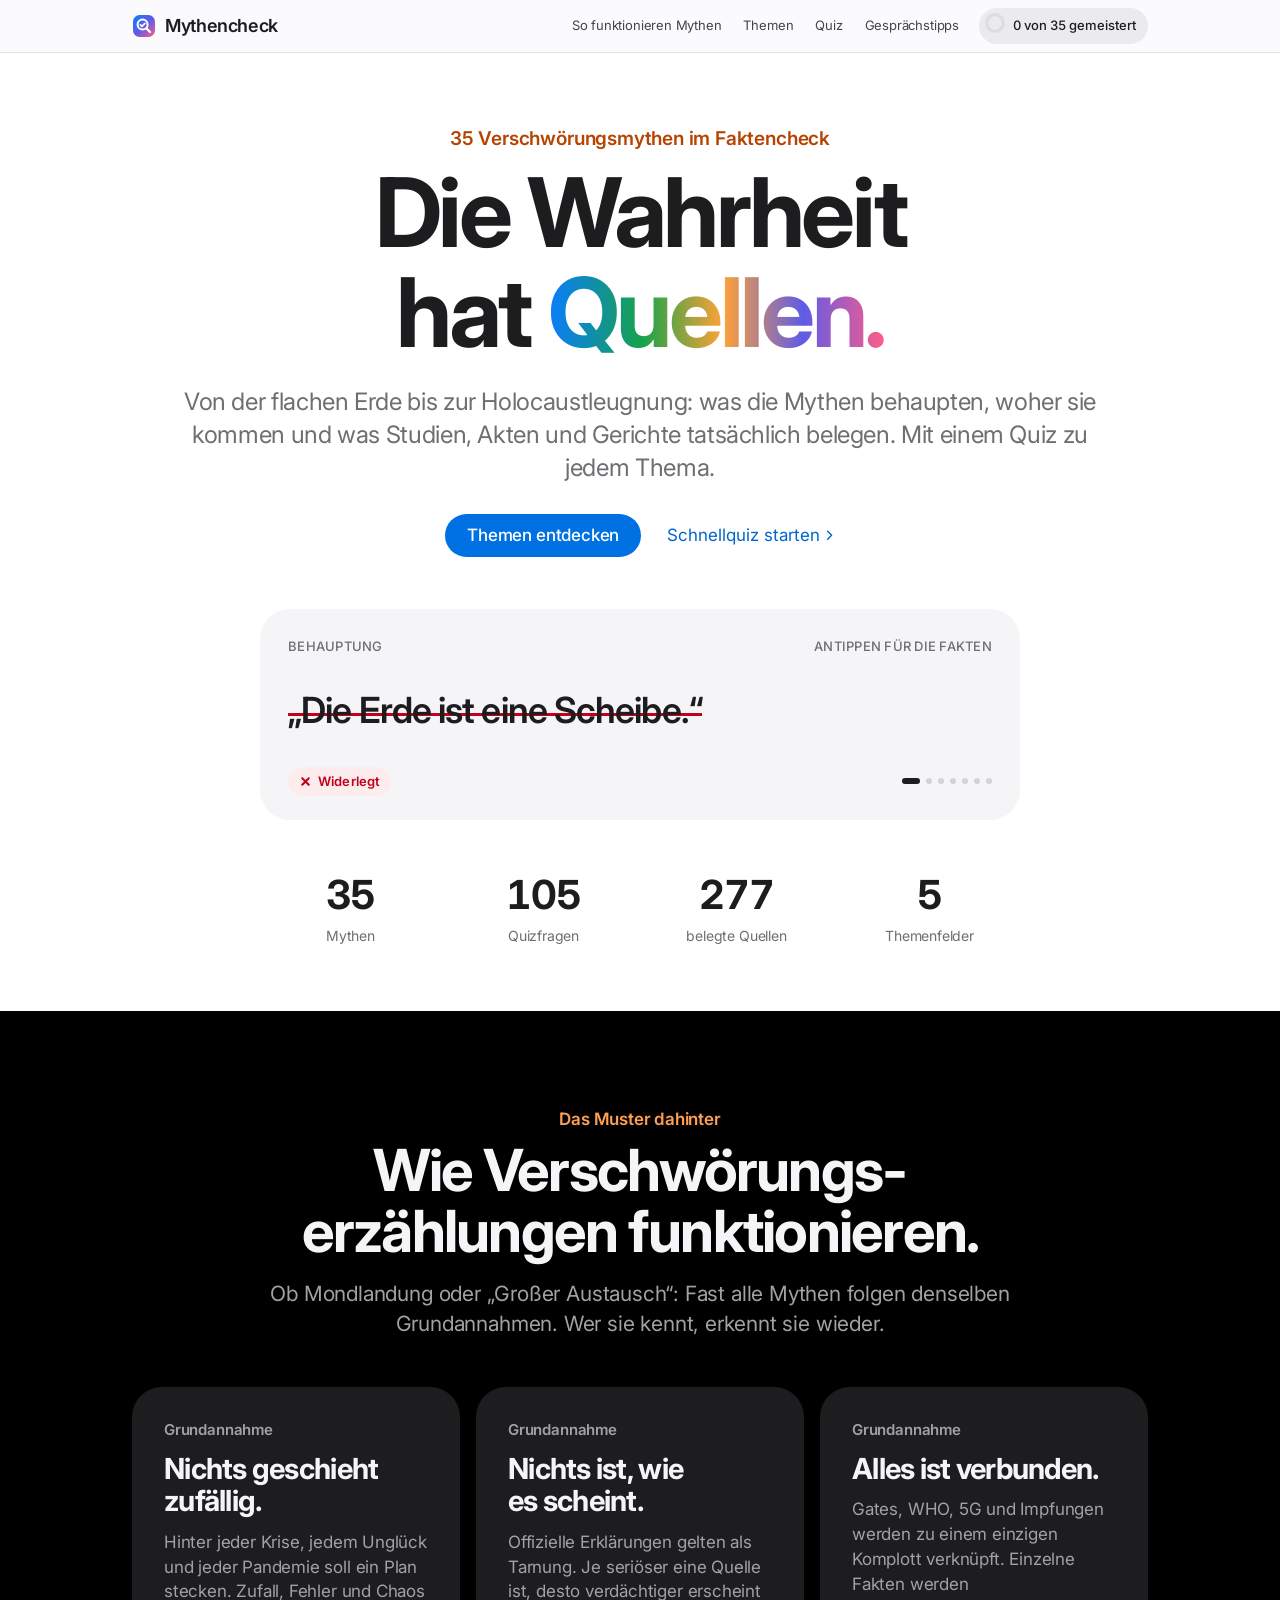
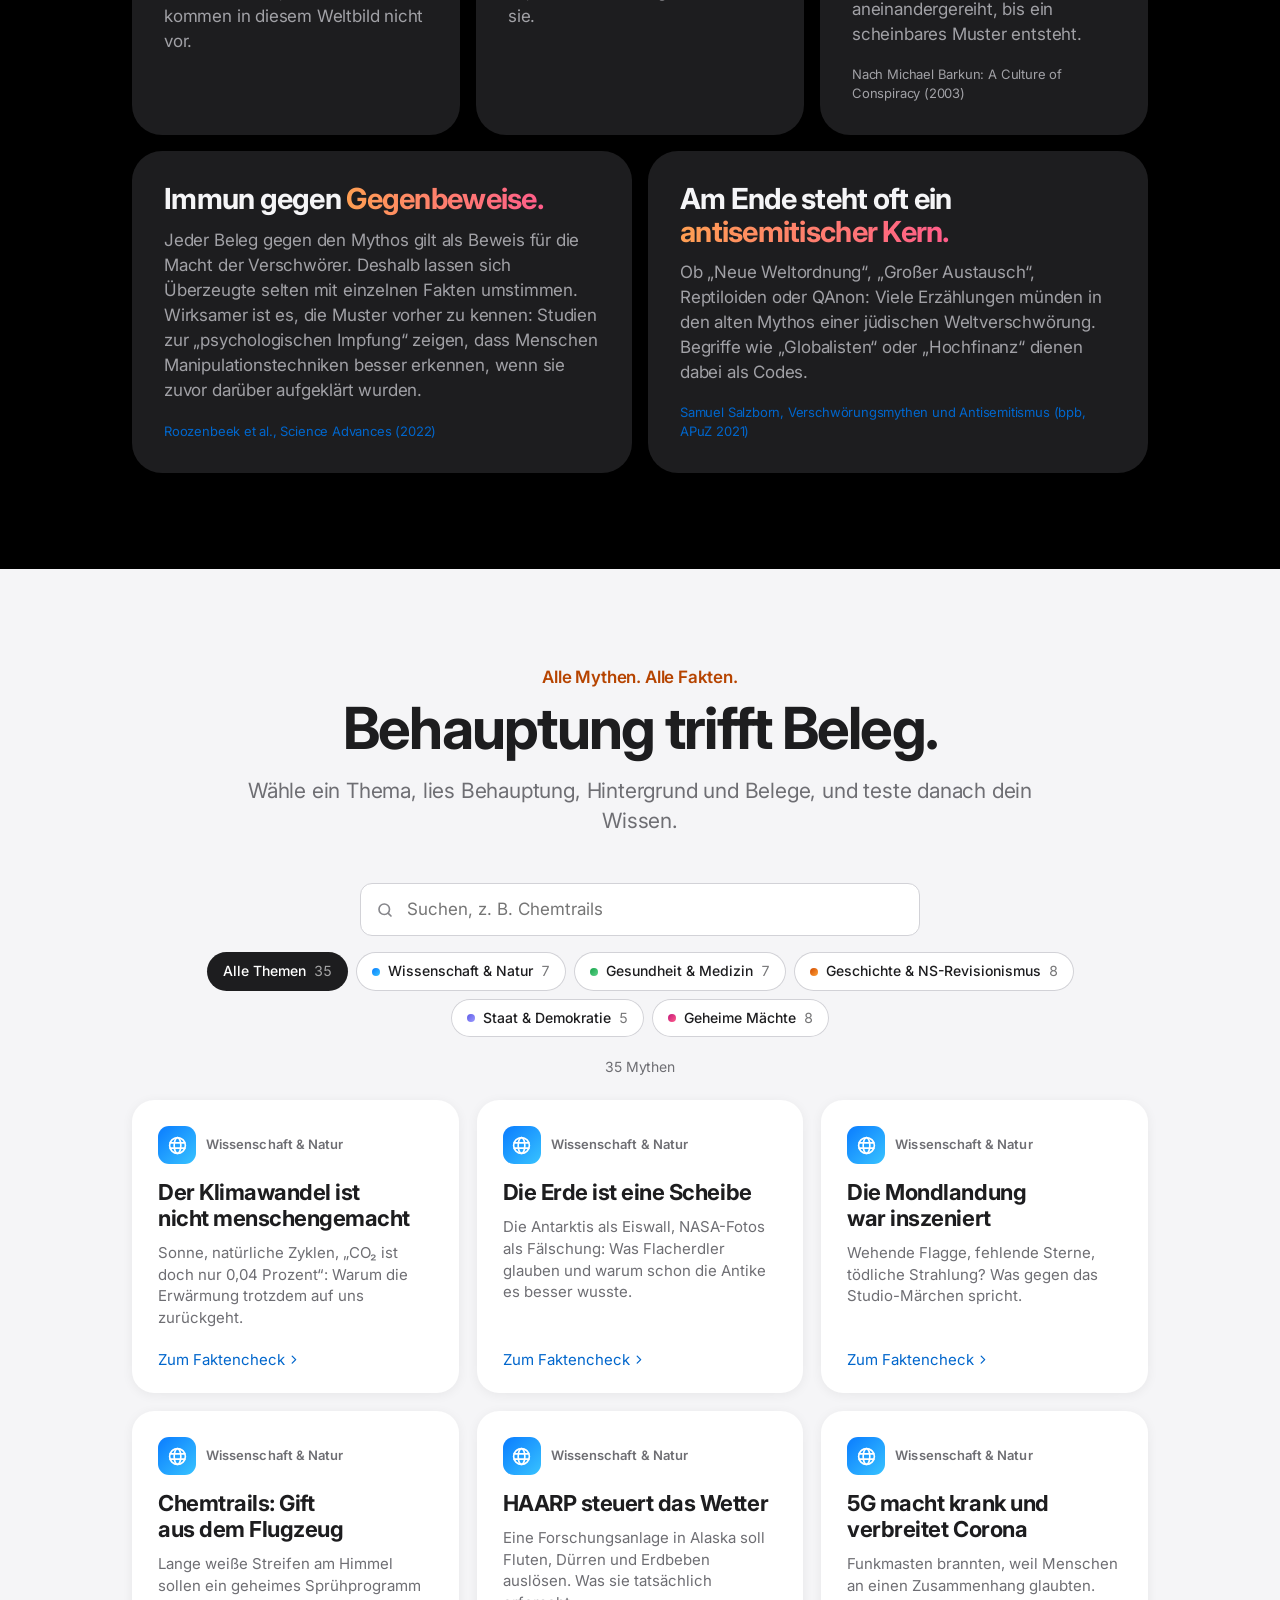
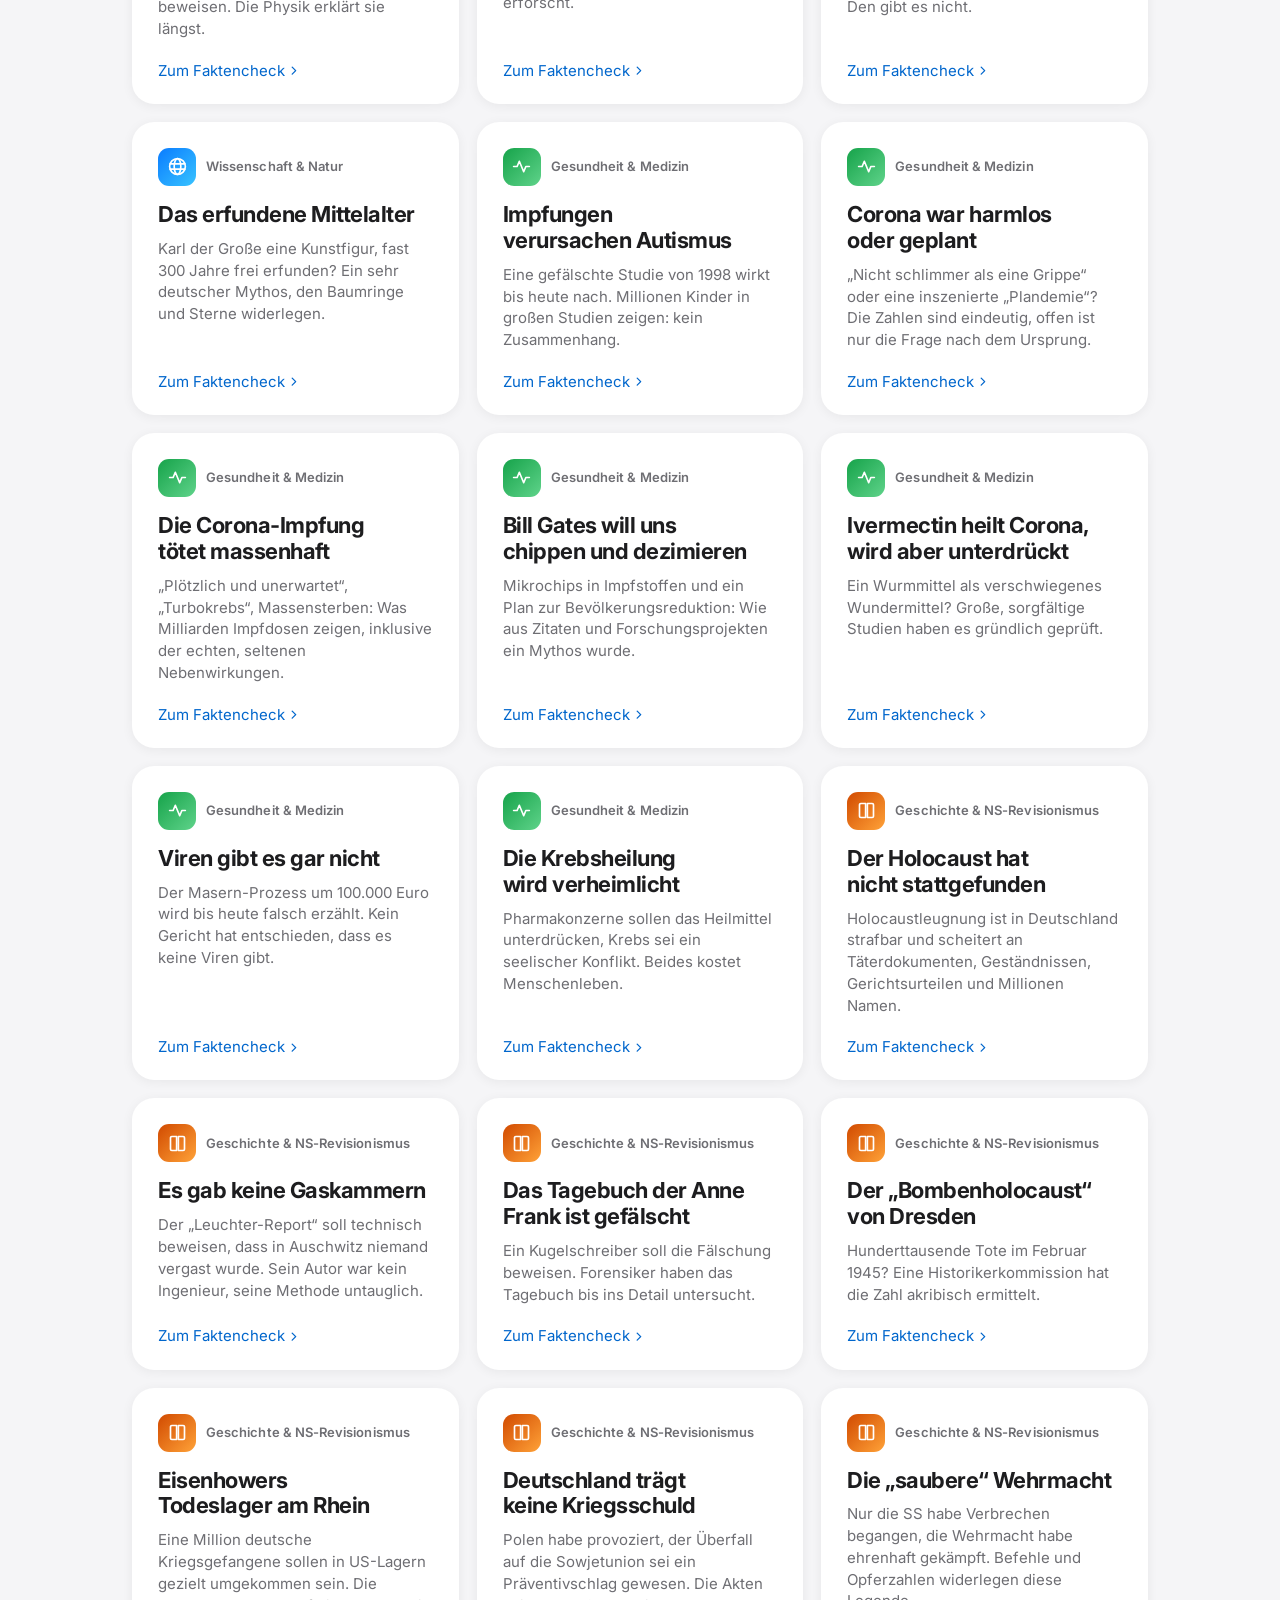
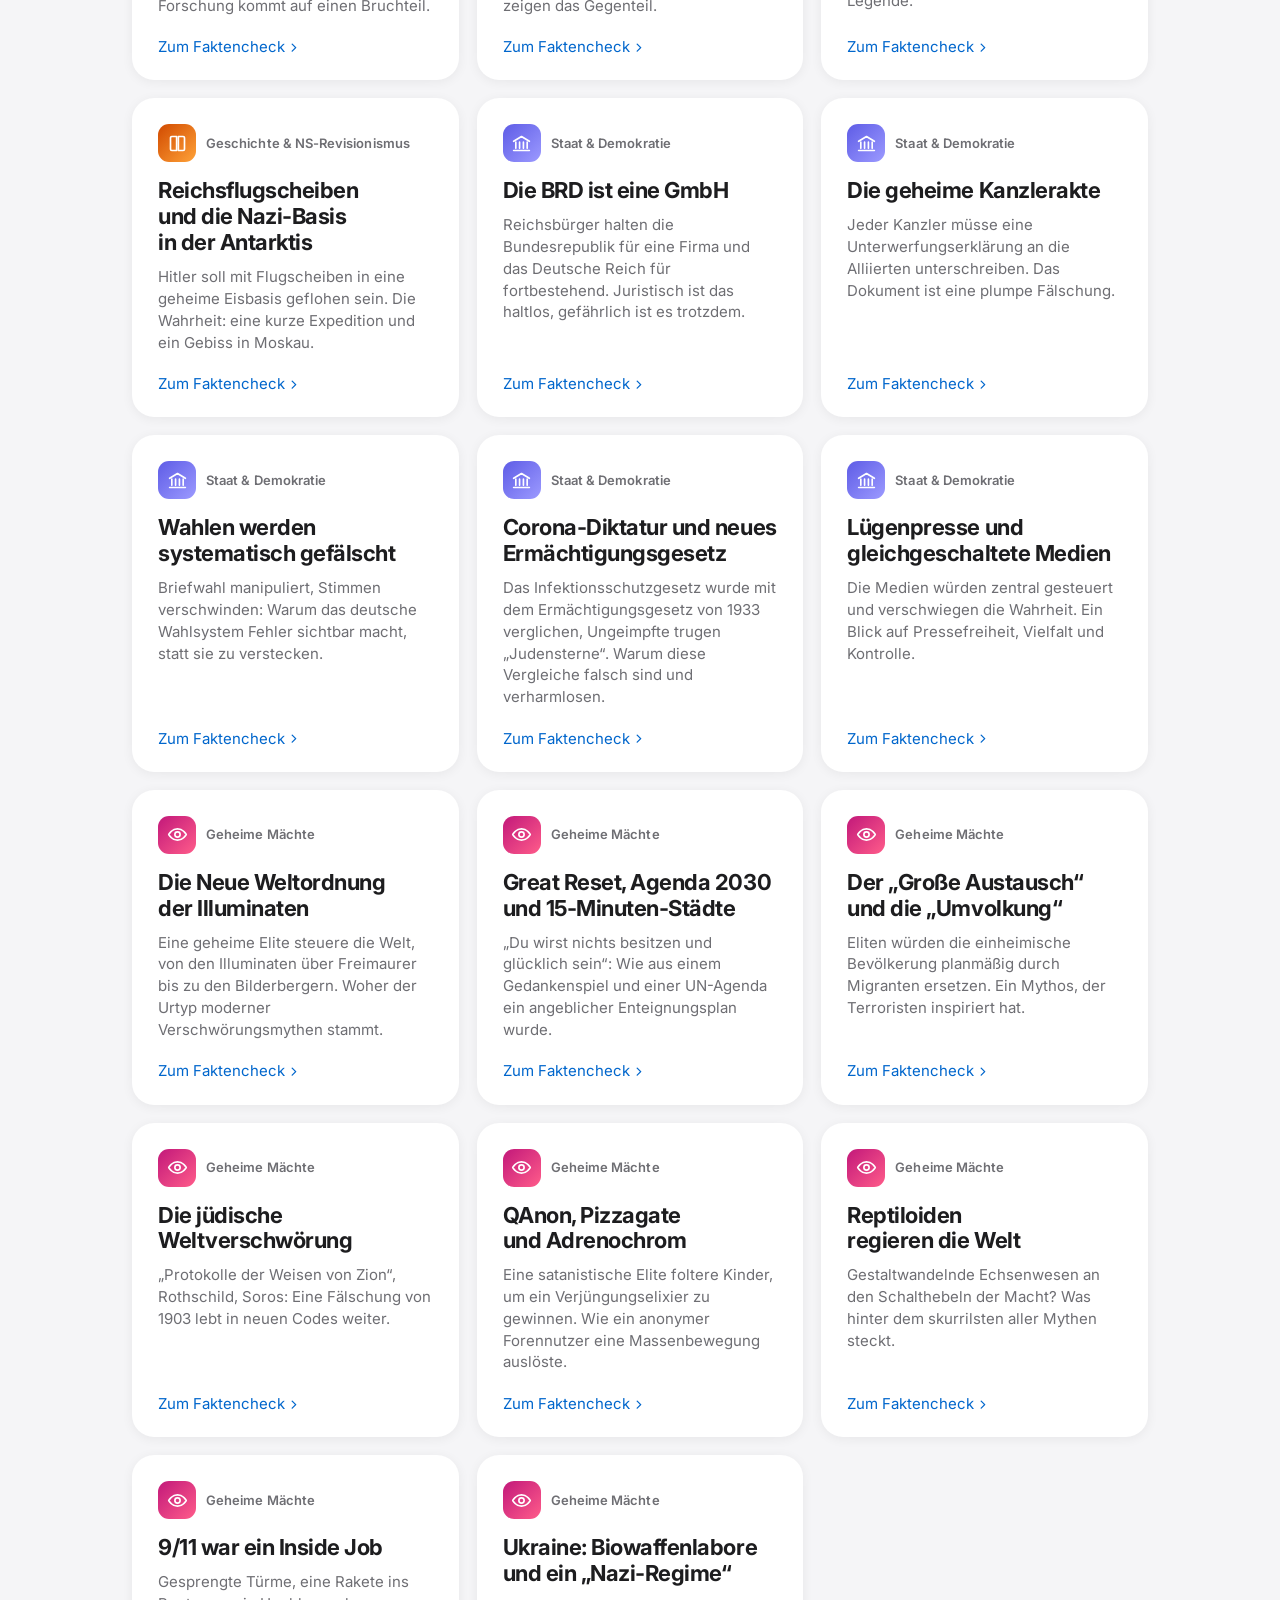
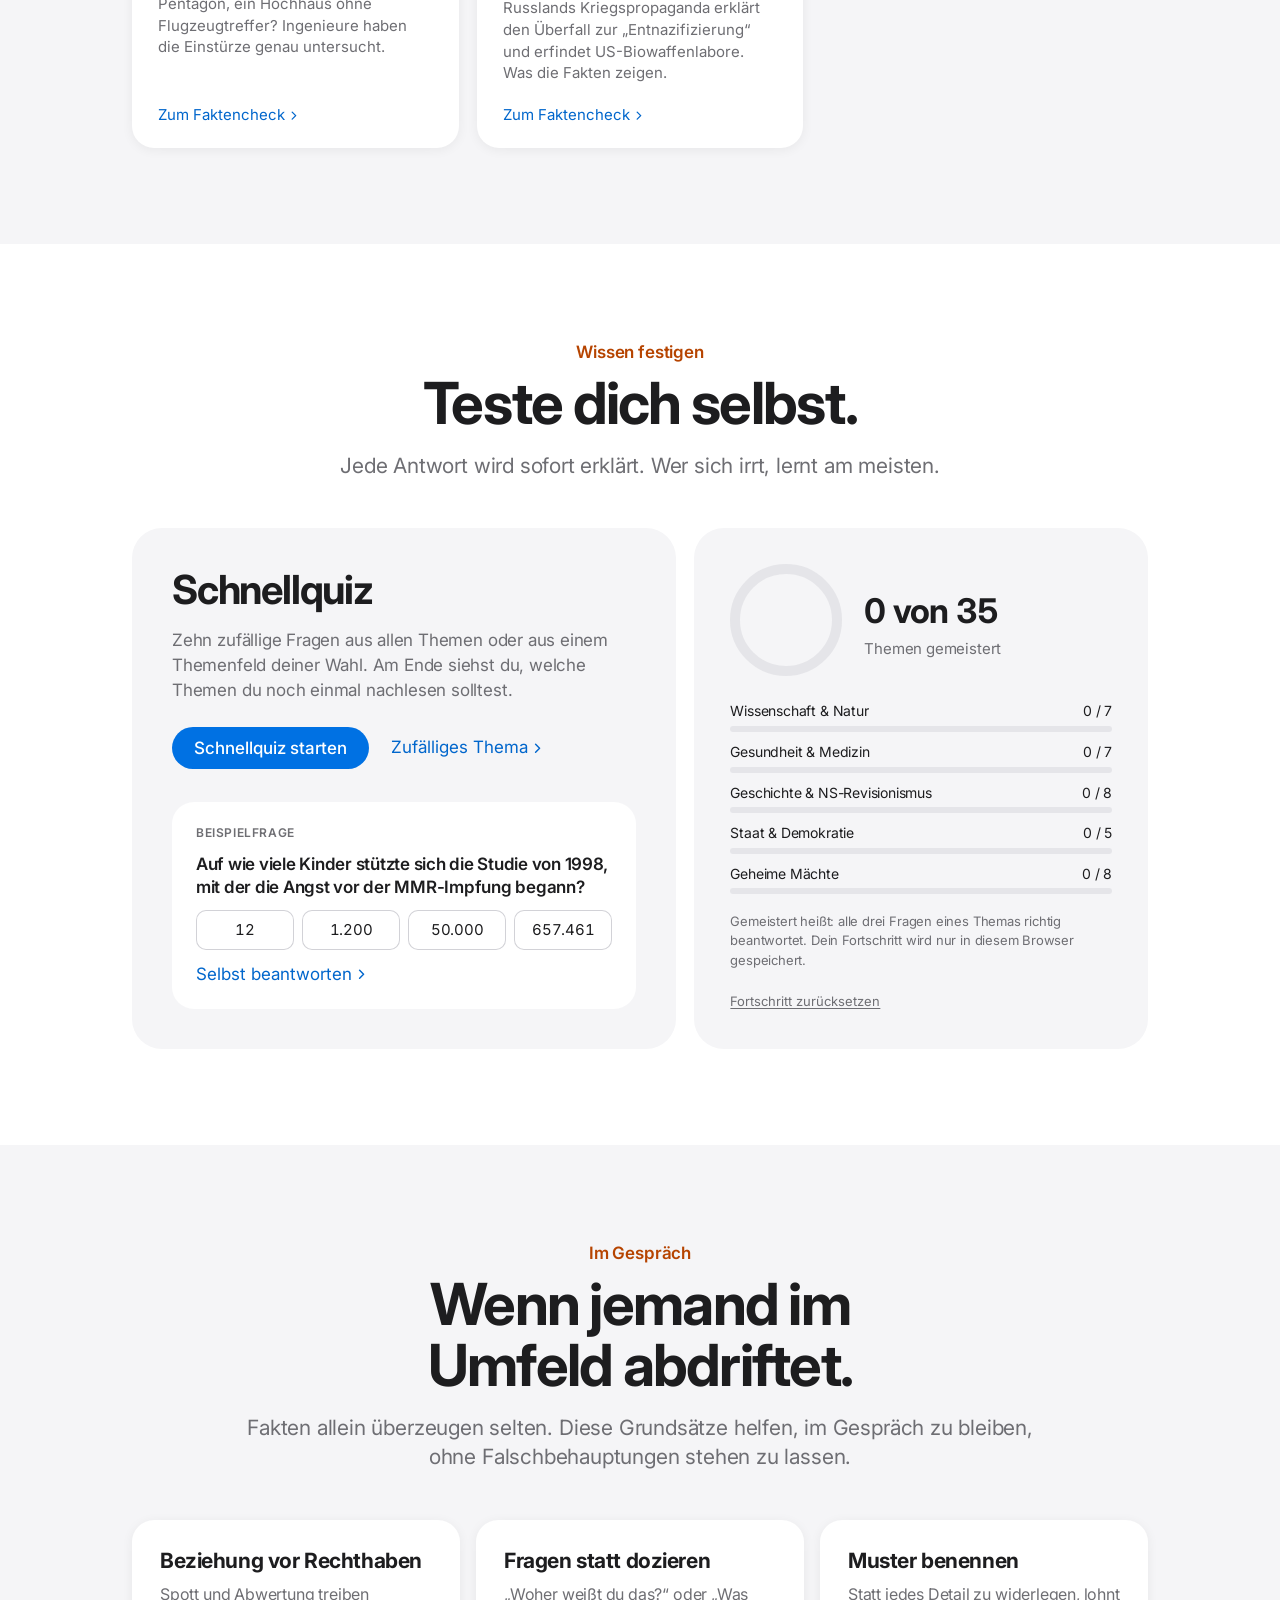
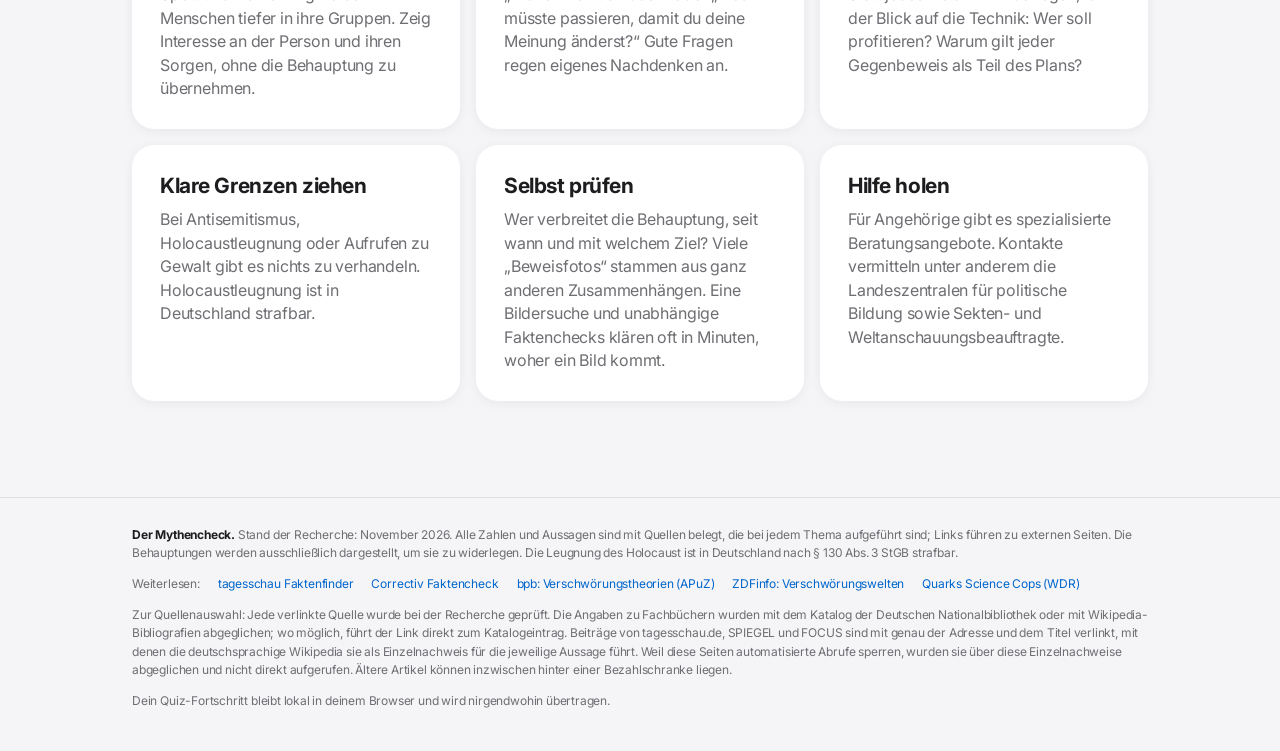
==== commit 4a79f0ba: "Mythencheck: add primary sources for textbook facts, more media links - Back textbook facts with pri" ====
--- a/mythencheck/index.html
+++ b/mythencheck/index.html
@@ -578,7 +578,7 @@
 ["Der Weltklimarat ist eindeutig","„Es ist eindeutig, dass der Einfluss des Menschen die Atmosphäre, den Ozean und die Landflächen erwärmt hat“, heißt es im Sechsten Sachstandsbericht des IPCC (2021). Die beste Schätzung für den menschengemachten Anteil an der Erwärmung von 1850 bis 1900 bis zum Zeitraum 2010 bis 2019 lautet 1,07 °C (wahrscheinliche Spanne 0,8 bis 1,3 °C). Natürliche Einflüsse wie Sonne und Vulkane trugen nur zwischen minus 0,1 und plus 0,1 °C bei."],
 ["Über 99 Prozent Konsens","Eine Auswertung von 88.125 klimabezogenen Fachartikeln, die seit 2012 erschienen sind, ergab: Der Konsens über den menschengemachten Klimawandel liegt in der begutachteten Fachliteratur bei über 99 Prozent (Lynas et al. 2021)."],
 ["Die Sonne scheidet als Ursache aus","Die Sonnenaktivität zeigt seit Jahrzehnten einen leicht fallenden Trend, während die Temperaturen stark gestiegen sind. Zudem kühlt die Stratosphäre ab, während sich die untere Atmosphäre erwärmt. Genau dieses Muster erzeugen Treibhausgase; eine stärkere Sonne würde beide Schichten erwärmen."],
-["Wenig Gas, große Wirkung","CO₂ macht nur rund 0,04 Prozent der Luft aus, absorbiert aber Wärmestrahlung sehr wirksam. Diesen Effekt beschrieben schon John Tyndall (1859) und Svante Arrhenius (1896). Die Konzentration stieg von etwa 280 ppm vor der Industrialisierung auf rund 430 ppm im Jahr 2025 (Messstation Mauna Loa), also um mehr als die Hälfte. Die Isotopenzusammensetzung des zusätzlichen CO₂ verrät seine Herkunft aus fossilen Brennstoffen."],
+["Wenig Gas, große Wirkung","CO₂ macht nur rund 0,04 Prozent der Luft aus, absorbiert aber Wärmestrahlung sehr wirksam. Diesen Effekt beschrieben schon John Tyndall (1859) und Svante Arrhenius (1896). Die Konzentration stieg von etwa 280 ppm vor der Industrialisierung auf rund 430 ppm im Mai 2025 (Monatsmittel der Messstation Mauna Loa), also um mehr als die Hälfte. Die Isotopenzusammensetzung des zusätzlichen CO₂ verrät seine Herkunft aus fossilen Brennstoffen."],
 ["Früher wärmer? Nicht überall zugleich","Mittelalterliche Warmzeit und Kleine Eiszeit verliefen regional und zeitlich versetzt. Die heutige Erwärmung erfasst dagegen fast den ganzen Globus: Für mehr als 98 Prozent der Erdoberfläche war das 20. Jahrhundert die wärmste Periode der letzten 2000 Jahre (Neukom et al. 2019)."],
 ["Neue Rekorde","2024 war mit 1,60 °C über dem vorindustriellen Niveau das bisher wärmste Jahr der Messgeschichte. Im Dreijahresmittel 2023 bis 2025 lag die globale Temperatur erstmals über der 1,5-Grad-Marke (Copernicus-Klimadienst)."]
 ],
@@ -591,7 +591,9 @@
 ["Buch","Rahmstorf, S., Schellnhuber, H. J. (2019): Der Klimawandel. Diagnose, Prognose, Therapie. 9. Auflage. C. H. Beck, München.","https://d-nb.info/1189939045"],
 ["Buch","Oreskes, N., Conway, E. M. (2010): Merchants of Doubt. Bloomsbury Press. Deutsche Ausgabe: Die Machiavellis der Wissenschaft. Das Netzwerk des Leugnens. Wiley-VCH, Weinheim 2014.","https://d-nb.info/1049503333"],
 ["Medien","DER SPIEGEL: Werteunion und die Neue Rechte: Koalition der Klimawandelleugner.","https://www.spiegel.de/wissenschaft/mensch/koalition-der-klimawandelleugner-a-c1a03be4-8921-4898-a4f3-a11a1c814008"],
-["Medien","DER SPIEGEL International: AfD Hopes to Win Votes by Opposing Climate Protection.","https://www.spiegel.de/international/germany/afd-seeks-votes-by-opposing-climate-protection-a-1265494.html"]
+["Medien","DER SPIEGEL International: AfD Hopes to Win Votes by Opposing Climate Protection.","https://www.spiegel.de/international/germany/afd-seeks-votes-by-opposing-climate-protection-a-1265494.html"],
+["Primärquelle","Scripps Institution of Oceanography (2025): Annual Carbon Dioxide Peak Passes Another Milestone (Mauna Loa, Monatsmittel Mai 2025: 430,2 ppm).","https://scripps.ucsd.edu/news/annual-carbon-dioxide-peak-passes-another-milestone"],
+["Wissenschaft","Royal Institution: Who discovered the greenhouse effect? (zu John Tyndalls Messungen ab 1859).","https://www.rigb.org/node/3085"]
 ],
 quiz:[
 ["Wie groß ist laut Weltklimarat die beste Schätzung des menschengemachten Anteils an der Erwärmung (Zeitraum 2010 bis 2019 gegenüber 1850 bis 1900)?",["1,07 °C","0,1 °C","0,4 °C","2,5 °C"],"Der IPCC beziffert den menschengemachten Anteil auf 1,07 °C. Das entspricht praktisch der gesamten beobachteten Erwärmung; natürliche Faktoren lagen nahe null."],
@@ -623,7 +625,9 @@
 ["Buch","Garwood, C. (2007): Flat Earth. The History of an Infamous Idea. Pan Books. ISBN 978-1-4050-4702-9.",""],
 ["Buch","Russell, J. B. (1991): Inventing the Flat Earth. Columbus and Modern Historians.",""],
 ["Medien","Newsweek (2019): Bericht über die Experimente in der Netflix-Dokumentation „Behind the Curve“.","https://newsweek.com/behind-curve-netflix-ending-light-experiment-mark-sargent-documentary-movie-1343362"],
-["Behörde","Bundeszentrale für politische Bildung: Reichsbürger, Mondlandung, Reptiloide, Flacherde.","https://www.bpb.de/themen/medien-journalismus/wahre-welle/270429/reichsbuerger-mondlandung-reptiloide-flacherde/"]
+["Behörde","Bundeszentrale für politische Bildung: Reichsbürger, Mondlandung, Reptiloide, Flacherde.","https://www.bpb.de/themen/medien-journalismus/wahre-welle/270429/reichsbuerger-mondlandung-reptiloide-flacherde/"],
+["Behörde","NASA Goddard Space Flight Center (NSSDC): Earth Fact Sheet (Äquatorradius 6378,137 km, daraus rund 40.075 km Umfang).","https://nssdc.gsfc.nasa.gov/planetary/factsheet/earthfact.html"],
+["Behörde","Canadian Space Agency: International Space Station FAQ (Bahnhöhe rund 400 km).","https://www.asc-csa.gc.ca/eng/iss/information-kit/faq.asp"]
 ],
 quiz:[
 ["Wer berechnete schon im 3. Jahrhundert v. Chr. den Umfang der Erde?",["Eratosthenes von Kyrene","Galileo Galilei","Isaac Newton","Nikolaus Kopernikus"],"Eratosthenes verglich den Sonnenstand in Syene und Alexandria und berechnete daraus den Erdumfang, fast 1800 Jahre vor Kopernikus."],
@@ -783,7 +787,9 @@
 ["Studie","Friedrich, M. et al. (2004): The 12,460-year Hohenheim oak and pine tree-ring chronology from central Europe. Radiocarbon 46(3), S. 1111 bis 1122.","https://doi.org/10.1017/S003382220003304X"],
 ["Medien","Medievalists.net (2020): Why the Phantom Time Hypothesis is wrong.","https://www.medievalists.net/2020/04/why-phantom-time-hypothesis-wrong/"],
 ["Medien","Discover Magazine: What Is the Truth Behind the Controversial Phantom Time Hypothesis?","https://discovermagazine.com/the-sciences/what-is-the-truth-behind-the-controversial-phantom-time-hypothesis"],
-["Medien","Saltzwedel, J. (2012): Gestrichene Jahrhunderte. Die abstruse These vom „erfundenen Mittelalter“. SPIEGEL Geschichte 6/2012.","https://www.spiegel.de/spiegel/spiegelgeschichte/d-89662035.html"]
+["Medien","Saltzwedel, J. (2012): Gestrichene Jahrhunderte. Die abstruse These vom „erfundenen Mittelalter“. SPIEGEL Geschichte 6/2012.","https://www.spiegel.de/spiegel/spiegelgeschichte/d-89662035.html"],
+["Fachlexikon","Encyclopaedia Britannica: Hijrah (Auswanderung Mohammeds nach Medina 622).","https://www.britannica.com/event/Hijrah-Islam"],
+["Fachlexikon","Encyclopaedia Britannica: Tang dynasty (618 bis 907).","https://www.britannica.com/EBchecked/topic/582301/Tang-dynasty"]
 ],
 quiz:[
 ["Welche Zeitspanne soll laut Heribert Illig erfunden sein?",["Etwa 614 bis 911 n. Chr.","Etwa 1200 bis 1500","Die gesamte Antike","1933 bis 1945"],"Illig behauptet, rund 297 Jahre des Frühmittelalters seien nachträglich in die Geschichte eingefügt worden."],
@@ -984,7 +990,10 @@
 ["Studie","Wrapp, D. et al. (2020): Cryo-EM structure of the 2019-nCoV spike in the prefusion conformation. Science 367, S. 1260 bis 1263.","https://pmc.ncbi.nlm.nih.gov/articles/7164637"],
 ["Studie","Enders, J. F., Peebles, T. C. (1954): Propagation in tissue cultures of cytopathogenic agents from patients with measles. Proceedings of the Society for Experimental Biology and Medicine 86(2), S. 277 bis 286.","https://pubmed.ncbi.nlm.nih.gov/13177653/"],
 ["Medien","DER SPIEGEL: Posse um Masernvirus: Impfgegner muss Arzt 100.000 Euro zahlen (Urteil des Landgerichts).","https://www.spiegel.de/gesundheit/diagnose/existenz-des-masernvirus-stefan-lanka-verliert-vor-gericht-a-1023189.html"],
-["Medien","DER SPIEGEL: Streit um Existenz von Masernviren: Impfgegner siegt vor Gericht (Berufung zu den Bedingungen der Auslobung).","https://www.spiegel.de/panorama/justiz/masern-wette-impfgegner-muss-nicht-zahlen-a-1077601.html"]
+["Medien","DER SPIEGEL: Streit um Existenz von Masernviren: Impfgegner siegt vor Gericht (Berufung zu den Bedingungen der Auslobung).","https://www.spiegel.de/panorama/justiz/masern-wette-impfgegner-muss-nicht-zahlen-a-1077601.html"],
+["Studie","Kausche, G. A., Pfankuch, E., Ruska, H. (1939): Die Sichtbarmachung von pflanzlichem Virus im Übermikroskop. Die Naturwissenschaften 27, S. 292 bis 299.","https://doi.org/10.1007/BF01493353"],
+["Primärquelle","Nobelpreis-Stiftung: Nobelpreis für Physiologie oder Medizin 1954 (Enders, Weller, Robbins: Kultivierung des Poliovirus in Gewebekultur).","https://www.nobelprize.org/prizes/medicine/1954/"],
+["Behörde","Centers for Disease Control and Prevention (CDC): History of Measles (Masernvirus 1954 isoliert, Impfstoff 1963 zugelassen).","https://www.cdc.gov/measles/about/history.html"]
 ],
 quiz:[
 ["Worüber entschied das Oberlandesgericht Stuttgart im Masern-Prozess 2016?",["Über die Bedingungen der Auslobung: Lanka hatte eine einzige Publikation als Nachweis verlangt","Dass es das Masernvirus nicht gibt","Dass Masernimpfungen verboten werden","Dass Lanka 100.000 Euro zahlen muss"],"Es ging um Vertragsrecht, nicht um Biologie. Wissenschaftliche Fragen klären Gerichte ohnehin nicht."],
@@ -1061,7 +1070,8 @@
 ["Buch","Hilberg, R. (1990): Die Vernichtung der europäischen Juden. 3 Bände. Fischer Taschenbuch Verlag, Frankfurt am Main.","https://d-nb.info/901331147"],
 ["Buch","Benz, W. (Hg.) (1991): Dimension des Völkermords. Die Zahl der jüdischen Opfer des Nationalsozialismus. Oldenbourg, München.",""],
 ["Buch","Evans, R. J. (2001): Der Geschichtsfälscher. Holocaust und historische Wahrheit im David-Irving-Prozess. Campus, Frankfurt am Main.","https://d-nb.info/961517646"],
-["Medien","DER SPIEGEL (2018): Holocaust-Leugnerin Haverbeck scheitert mit Klage gegen Haft.","https://www.spiegel.de/panorama/justiz/ursula-haverbeck-inhaftierte-holocaust-leugnerin-scheitert-mit-verfassungsklage-a-1221509.html"]
+["Medien","DER SPIEGEL (2018): Holocaust-Leugnerin Haverbeck scheitert mit Klage gegen Haft.","https://www.spiegel.de/panorama/justiz/ursula-haverbeck-inhaftierte-holocaust-leugnerin-scheitert-mit-verfassungsklage-a-1221509.html"],
+["Gedenkstätte","Gedenkstätte Auschwitz-Birkenau: Overall numbers by ethnicity or category of deportee (rund 1,1 Millionen Opfer, die große Mehrheit Juden).","https://www.auschwitz.org/en/history/the-number-of-victims/overall-numbers-by-ethnicity-or-category-of-deportee/"]
 ],
 quiz:[
 ["Was dokumentiert das Höfle-Telegramm vom Januar 1943?",["1.274.166 Deportierte in die Lager der „Aktion Reinhardt“ allein im Jahr 1942","Die Kapitulation der Wehrmacht","Einen Befehl zur Auflösung der Lager","Die Zahl deutscher Kriegsgefangener"],"Das Telegramm ist eine interne SS-Meldung. Es wurde vom britischen Geheimdienst abgefangen und erst im Jahr 2000 in Archiven entdeckt."],
@@ -1108,7 +1118,7 @@
 claim:"Das Tagebuch der Anne Frank sei nach dem Krieg geschrieben worden, etwa von ihrem Vater Otto Frank oder einem Schriftsteller. Beweis seien Einträge mit Kugelschreiber, den es damals noch nicht gegeben habe.",
 origin:[
 "Holocaustleugner streuen seit den späten 1950er Jahren Zweifel an der Echtheit, weil das Tagebuch für Millionen Leserinnen und Leser zum Gesicht des Holocaust wurde. Die Kugelschreiber-Behauptung verbreitete unter anderem eine 1978 erschienene Schrift des Holocaustleugners Ditlieb Felderer.",
-"Anlass waren auch zwei lose Zettel mit Kugelschreiber-Notizen, die sich bei den Tagebuchunterlagen fanden."
+"Anlass waren auch zwei lose Zettel mit Kugelschreiber-Notizen, die sich bei den Tagebuchunterlagen fanden. 1980 berichtete DER SPIEGEL unter dem Titel „Blaue Paste“ über ein Gutachten des Bundeskriminalamts, das Kugelschreiber-Tinte bei den Unterlagen festgestellt hatte; auf diesen Befund berufen sich Leugner seither."
 ],
 facts:[
 ["Forensisch geprüft","Im Auftrag des Niederländischen Instituts für Kriegsdokumentation (NIOD) untersuchte das Niederländische Forensische Institut Papier, Tinte, Leim und Handschrift. Ergebnis: Das Material stammt aus der damaligen Zeit, die Handschrift ist mit an Sicherheit grenzender Wahrscheinlichkeit die von Anne Frank. Geschrieben ist das Tagebuch überwiegend mit Füllfederhalter und mit Bleistift."],
@@ -1120,7 +1130,8 @@
 ["Behörde","Anne Frank Haus: Die Echtheit des Tagebuchs von Anne Frank.","https://www.annefrank.org/en/anne-frank/go-in-depth/authenticity-diary-anne-frank/"],
 ["Faktencheck","Full Fact: Diary of Anne Frank not written by American novelist after WW2.","https://fullfact.org/online/anne-frank-diary-ballpoint-pen-meyer-levin-false-claim/"],
 ["Faktencheck","Holocaust Denial on Trial (Emory University): Ballpoint pen.","https://www.hdot.org/debunking-denial/af3-ballpoint-pen/"],
-["Buch","NIOD (Hg.) (1986): De Dagboeken van Anne Frank. Kritische Ausgabe. Deutsch: Die Tagebücher der Anne Frank. S. Fischer, Frankfurt am Main 1988.",""]
+["Buch","NIOD (Hg.) (1986): De Dagboeken van Anne Frank. Kritische Ausgabe. Deutsch: Die Tagebücher der Anne Frank. S. Fischer, Frankfurt am Main 1988.",""],
+["Medien","DER SPIEGEL (1980): Blaue Paste (Bericht über das BKA-Gutachten, auf das sich die Kugelschreiber-Behauptung stützt).","https://www.spiegel.de/politik/blaue-paste-a-38ec327f-0002-0001-0000-000014317313?context=issue"]
 ],
 quiz:[
 ["Womit schrieb Anne Frank ihr Tagebuch laut forensischer Untersuchung überwiegend?",["Mit Füllfederhalter und Bleistift","Mit Kugelschreiber","Mit Schreibmaschine","Mit Filzstift"],"Das Niederländische Forensische Institut fand überwiegend graublaue Füllfederhalter-Tinte und Bleistift, zeitgemäßes Material."],
@@ -1203,6 +1214,7 @@
 ["Ein inszenierter Vorwand","Am 31. August 1939 überfiel ein als polnische Angreifer getarntes SS-Kommando den Sender Gleiwitz, um einen polnischen Angriff vorzutäuschen. Hitler nutzte solche Inszenierungen zur Rechtfertigung des Überfalls auf Polen am 1. September 1939."],
 ["Der Krieg war abgesprochen","Am 23. August 1939 teilten Deutschland und die Sowjetunion im geheimen Zusatzprotokoll zum Hitler-Stalin-Pakt Osteuropa in Interessensphären auf."],
 ["Lange geplanter Eroberungskrieg","Hitler unterzeichnete die Weisung Nr. 21 für den „Fall Barbarossa“ am 18. Dezember 1940. Das Ziel „Lebensraum im Osten“ hatte er schon in „Mein Kampf“ formuliert. Planungen von Mai 1941 kalkulierten ausdrücklich ein, dass „zig Millionen Menschen verhungern“ würden (Hungerplan)."],
+["Der „Schukow-Plan“ ist kein Angriffsbefehl","Ein Papier des sowjetischen Generalstabs, entstanden nicht vor dem 15. Mai 1941, rechnete mit einem deutschen Überfall und schlug vor, dem deutschen Aufmarsch mit einem Präventivschlag zuvorzukommen. Weder Generalstabschef Schukow noch Verteidigungsminister Timoschenko noch Stalin unterzeichneten es; sein Einfluss auf die sowjetischen Planungen ist umstritten. Hitlers Weisung für den Überfall lag zu diesem Zeitpunkt bereits fast fünf Monate vor."],
 ["Kein Beleg für einen sowjetischen Angriff","Auswertungen russischer Archive durch deutsche und russische Historiker (Ueberschär und Bezymenskij 1998) liefern keinen überzeugenden Beleg für eine sowjetische Angriffsabsicht im Sommer 1941. Der Historiker Hermann Graml urteilte, von Suworow angeführte Memoirenzitate erwiesen sich bei näherer Prüfung als Verfälschungen."],
 ["Vernichtung von Anfang an","Kommissarbefehl, Hungerplan und die Massenmorde der Einsatzgruppen an Jüdinnen und Juden zeigen, dass der Krieg gegen die Sowjetunion von Beginn an als Eroberungs- und Vernichtungskrieg angelegt war."]
 ],
@@ -1211,7 +1223,9 @@
 ["Medien","evangelisch.de (2014): Interview mit dem Historiker Wigbert Benz zum Hungerplan.","https://www.evangelisch.de/inhalte/108680/12-10-2014/dass-millionen-verhungerten-sah-er-als-logische-folge"],
 ["Behörde","Bundeszentrale für politische Bildung: Präventivkrieg gegen die Sowjetunion?","https://www.bpb.de/500014/praeventivkrieg-gegen-die-sowjetunion/"],
 ["Buch","Ueberschär, G. R., Bezymenskij, L. A. (Hg.) (1998): Der deutsche Angriff auf die Sowjetunion 1941. Die Kontroverse um die Präventivkriegsthese. Primus, Darmstadt.","https://d-nb.info/953515540"],
-["Behörde","Bundeszentrale für politische Bildung: Revisionismus (Dossier Rechtsextremismus).","https://www.bpb.de/themen/rechtsextremismus/dossier-rechtsextremismus/500811/revisionismus/"]
+["Behörde","Bundeszentrale für politische Bildung: Revisionismus (Dossier Rechtsextremismus).","https://www.bpb.de/themen/rechtsextremismus/dossier-rechtsextremismus/500811/revisionismus/"],
+["Primärquelle","Überlegungen des Generalstabs der Roten Armee zum Plan eines strategischen Aufmarschs der Streitkräfte der UdSSR, nicht vor dem 15. Mai 1941. Deutsche Übersetzung in: Ueberschär, G. R., Bezymenskij, L. A. (Hg.): Der deutsche Angriff auf die Sowjetunion 1941. 2. Auflage, Primus, Darmstadt 2011, S. 186 bis 193.",""],
+["Medien","DER SPIEGEL: Zeitgeschichte: Schlafende Aggressoren (zum Generalstabspapier vom Mai 1941).","https://www.spiegel.de/spiegel/print/d-13500861.html"]
 ],
 quiz:[
 ["Was geschah am 31. August 1939 am Sender Gleiwitz?",["Ein als Polen getarntes SS-Kommando täuschte einen polnischen Angriff vor","Polnische Truppen griffen Deutschland an","Ein Waffenstillstand wurde verkündet","Der Hitler-Stalin-Pakt wurde unterzeichnet"],"Der fingierte Überfall war Teil einer Serie inszenierter Zwischenfälle, die den deutschen Angriff rechtfertigen sollten."],
@@ -1630,7 +1644,8 @@
 claim:"Außerirdische oder unterirdische Reptilienwesen könnten menschliche Gestalt annehmen und hätten Königshäuser, Regierungen und Banken unterwandert. In Videos erkenne man sie an „Schlangenaugen“ oder flackernden Pupillen.",
 origin:[
 "Populär machte die Idee der frühere britische Sportreporter David Icke, vor allem mit seinem Buch „The Biggest Secret“ (1999). Icke greift in seinen Büchern die gefälschten „Protokolle der Weisen von Zion“ auf; Beobachter wie das französische Portal Conspiracy Watch sehen in den Reptiloiden deshalb eine verkleidete Variante des Mythos von der jüdischen Weltverschwörung.",
-"Die Niederlande verhängten 2022 gegen Icke ein zweijähriges Einreiseverbot für den gesamten Schengen-Raum, weil seine Anwesenheit eine Gefahr für die öffentliche Ordnung darstelle. Niederländische Gerichte bestätigten das Verbot."
+"Die Niederlande verhängten 2022 gegen Icke ein zweijähriges Einreiseverbot für den gesamten Schengen-Raum, weil seine Anwesenheit eine Gefahr für die öffentliche Ordnung darstelle. Niederländische Gerichte bestätigten das Verbot.",
+"Auch in Deutschland ist der Mythos angekommen: In der Gruppe um Heinrich XIII. Prinz Reuß, gegen die im Dezember 2022 eine bundesweite Razzia lief, kursierte laut tagesschau die Vorstellung, „Reptiloide“ und satanistische „Eliten“ folterten Kinder in unterirdischen Tunnelsystemen."
 ],
 facts:[
 ["Biologisch unmöglich","Die Entwicklungslinien von Reptilien und Säugetieren trennten sich vor über 300 Millionen Jahren. Ein Wesen, das zwischen beiden Körperbauplänen hin- und herwechselt, widerspricht allem, was über Anatomie, Stoffwechsel und Genetik bekannt ist."],
@@ -1643,7 +1658,8 @@
 ["Medien","Foreign Policy (2013): No, 12 million Americans don’t believe the country is run by shape-shifting lizards.","https://foreignpolicy.com/2013/04/02/no-12-million-americans-dont-believe-the-country-is-run-by-shape-shifting-lizards/"],
 ["Gericht","Rechtbank Noord-Holland (2023): Inreisverbod David Icke blijft van kracht.","https://www.rechtspraak.nl/organisatie-en-contact/organisatie/rechtbanken/rechtbank-noord-holland/nieuws/2023/09/inreisverbod-david-icke-blijft-van-kracht"],
 ["Medien","NL Times (2024): Court upholds conspiracy theorist David Icke’s Schengen ban for third year.","https://nltimes.nl/2024/12/28/court-upholds-conspiracy-theorist-david-ickes-schengen-ban-third-year"],
-["Behörde","Bundeszentrale für politische Bildung: Reichsbürger, Mondlandung, Reptiloide, Flacherde.","https://www.bpb.de/themen/medien-journalismus/wahre-welle/270429/reichsbuerger-mondlandung-reptiloide-flacherde/"]
+["Behörde","Bundeszentrale für politische Bildung: Reichsbürger, Mondlandung, Reptiloide, Flacherde.","https://www.bpb.de/themen/medien-journalismus/wahre-welle/270429/reichsbuerger-mondlandung-reptiloide-flacherde/"],
+["Medien","tagesschau.de (NDR): Mutmaßliche „Reichsbürger“-Terroristen: Die Wahnwelt der Verschwörer.","https://www.tagesschau.de/investigativ/ndr/reichsbuerger-prinz-reuss-102.html"]
 ],
 quiz:[
 ["Wer machte den Reptiloiden-Mythos populär?",["Der Brite David Icke","Die NASA","Charles Darwin","Albert Einstein"],"Icke verbreitet seine Thesen seit den 1990er Jahren in Büchern und auf Vortragsreisen."],
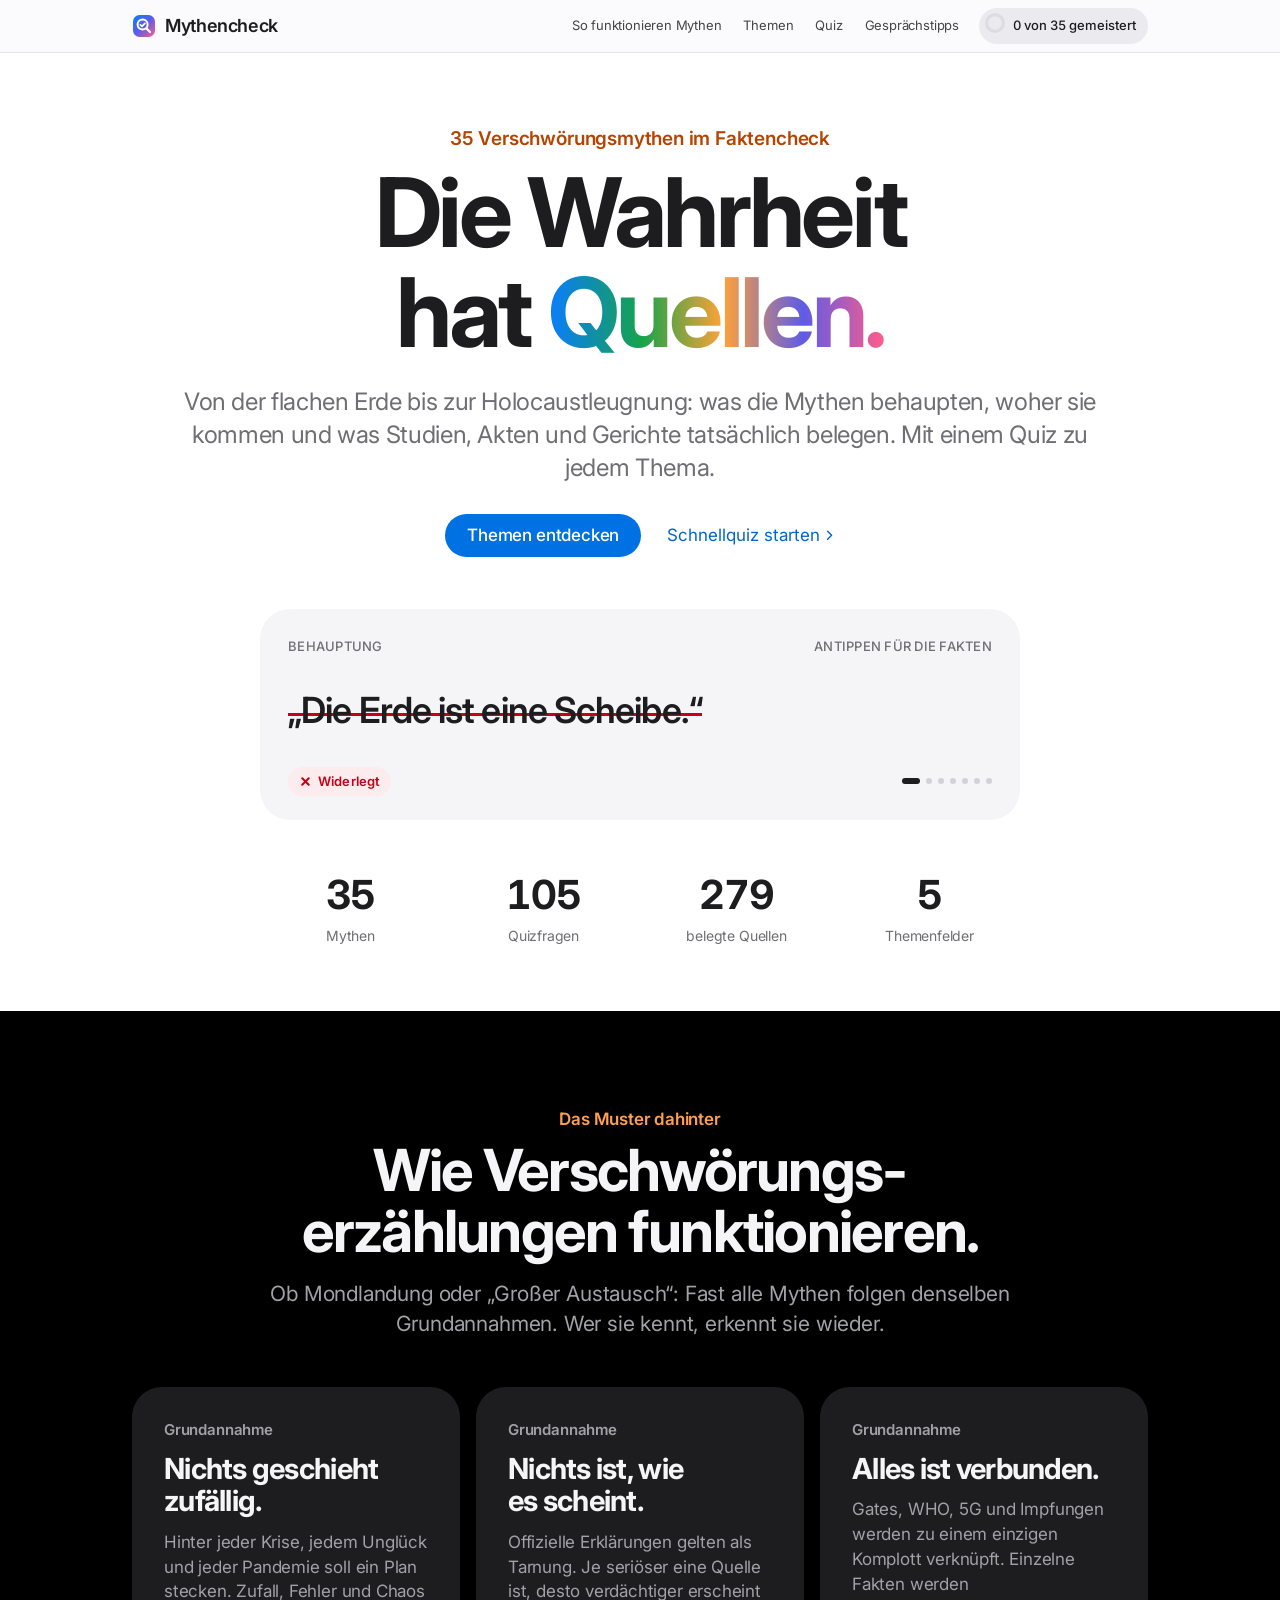
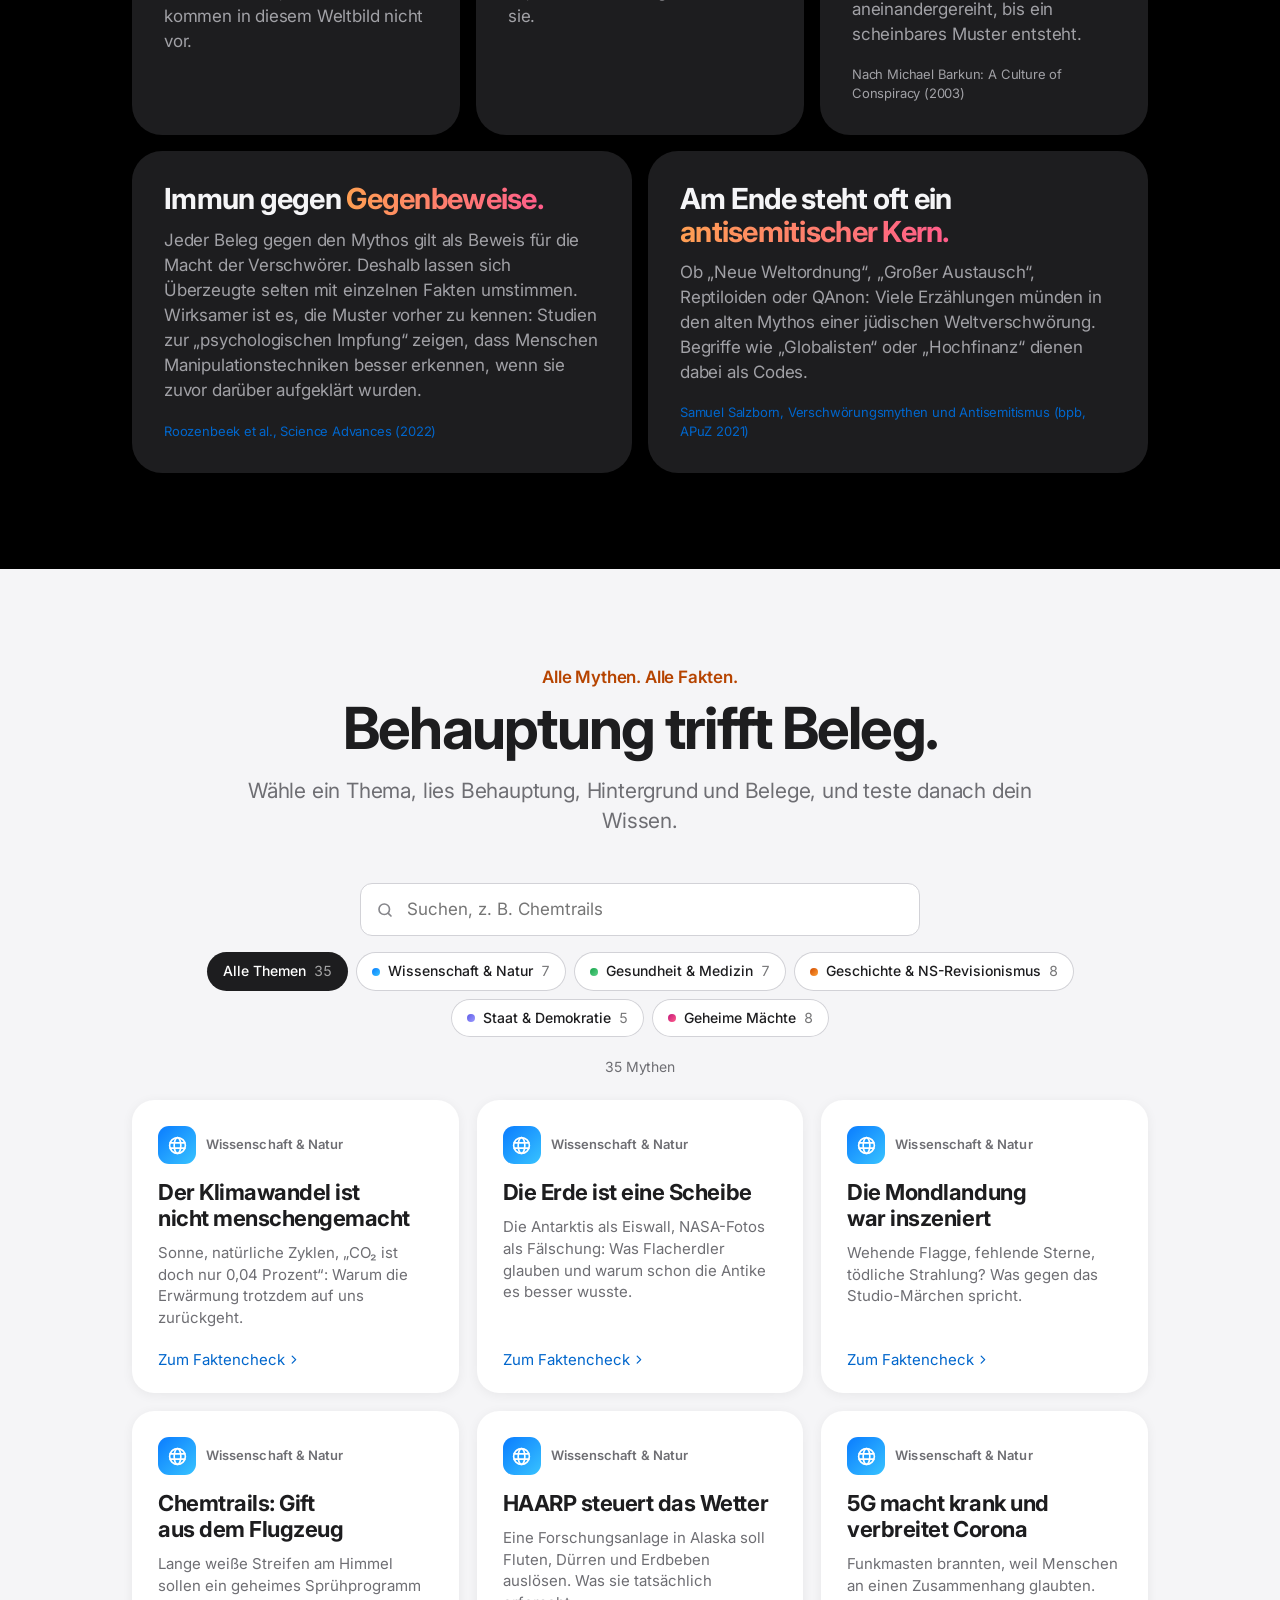
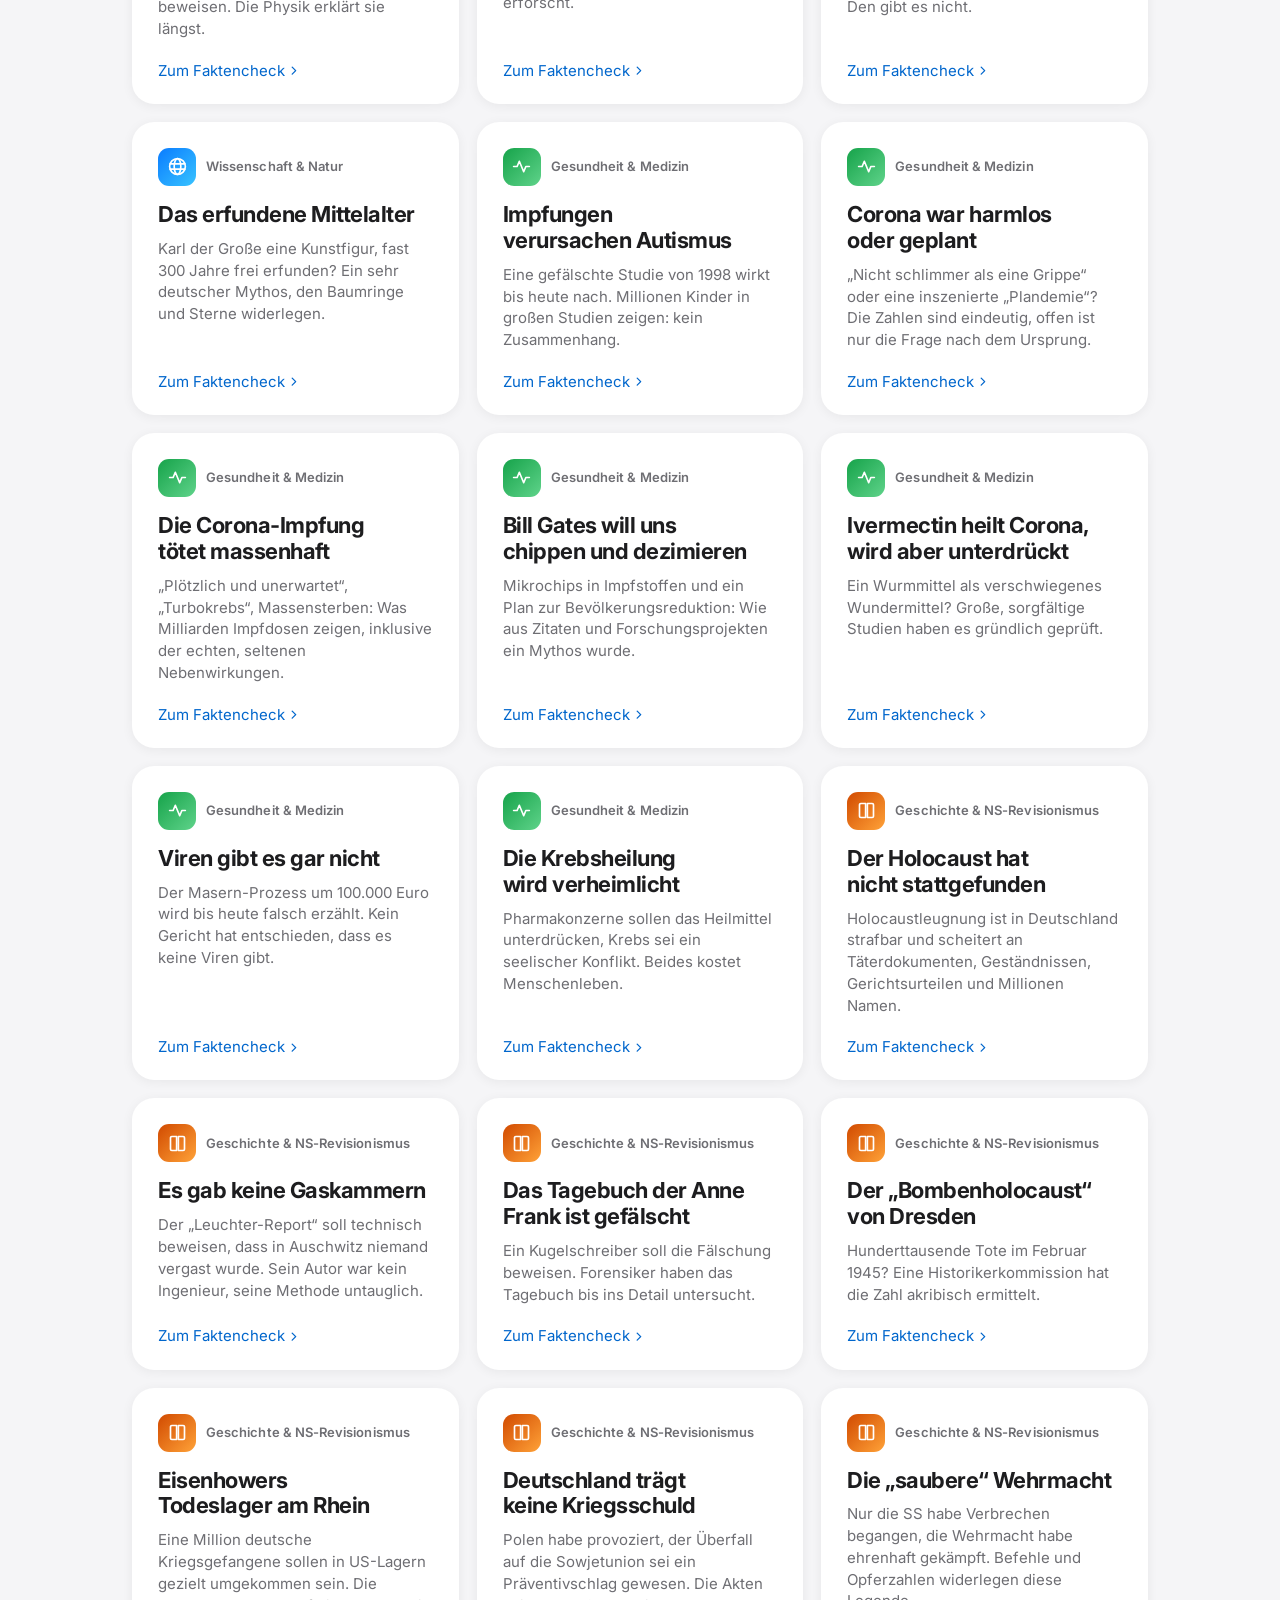
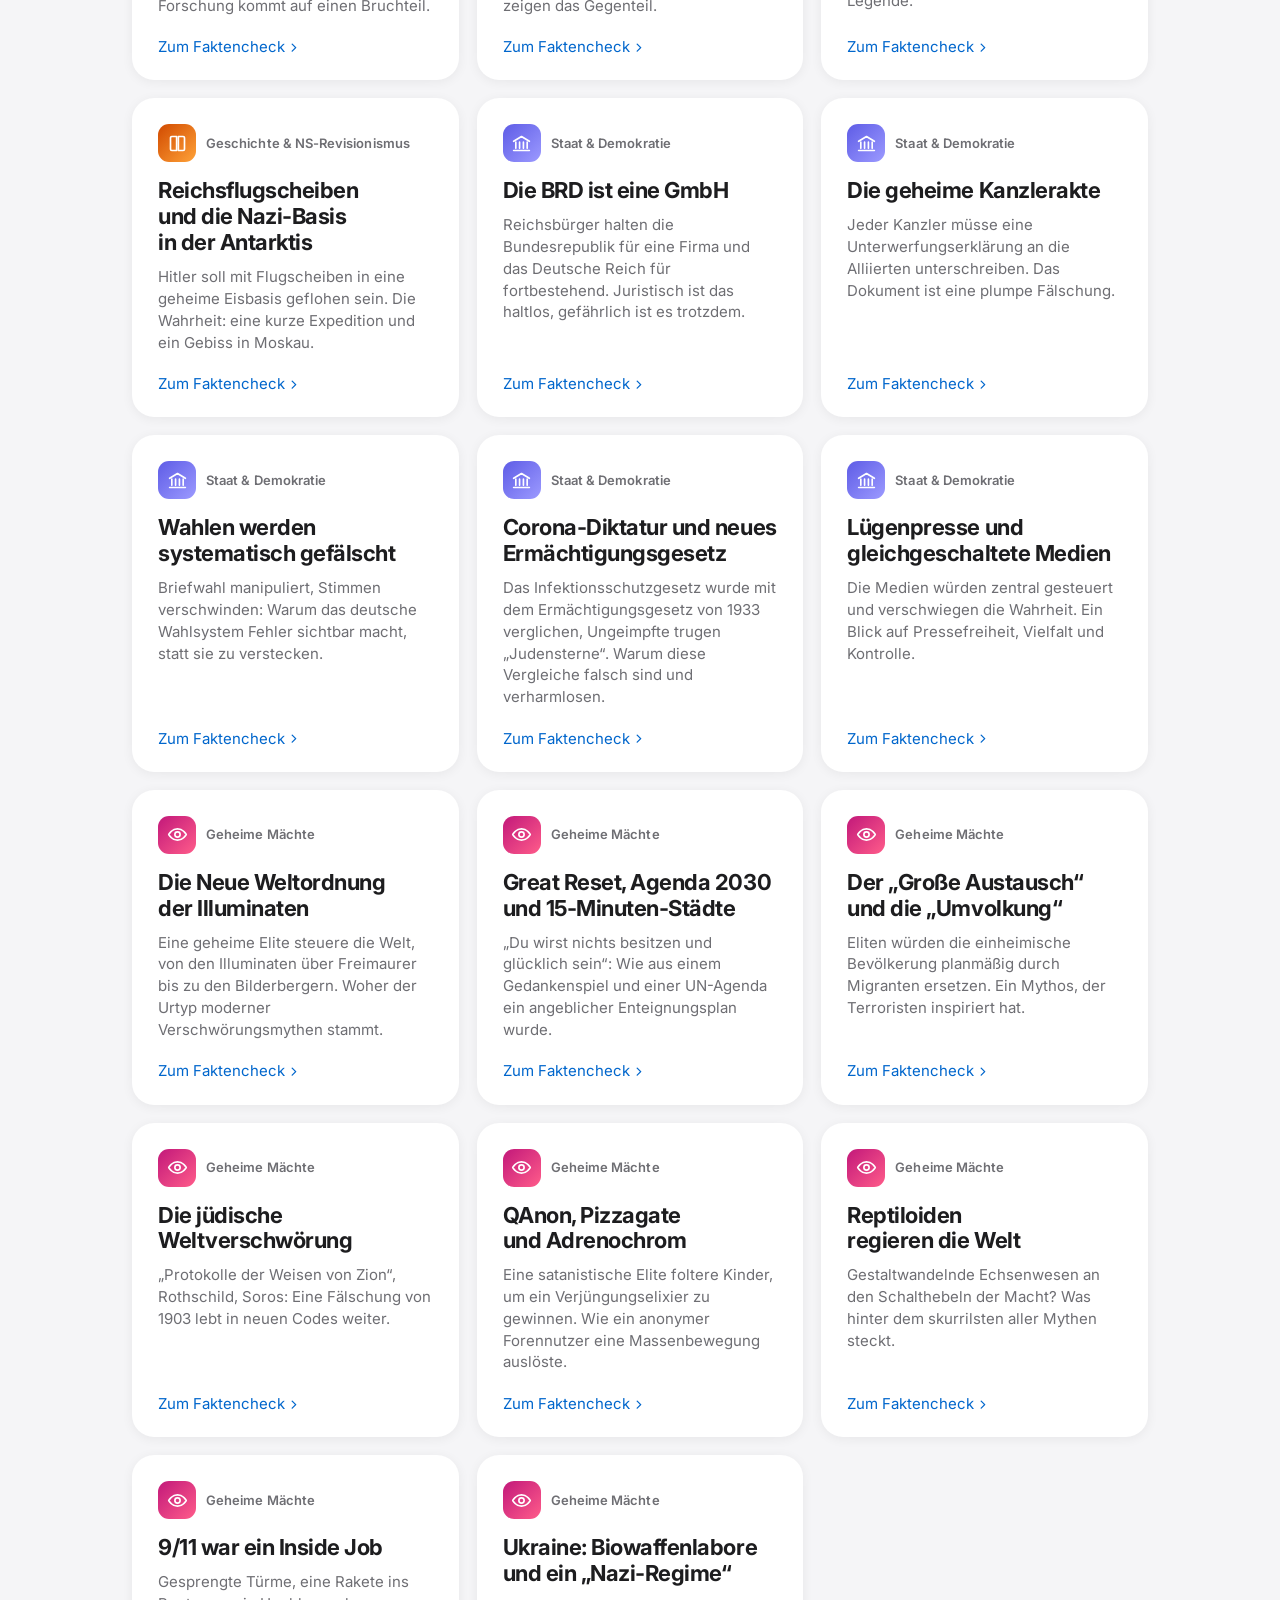
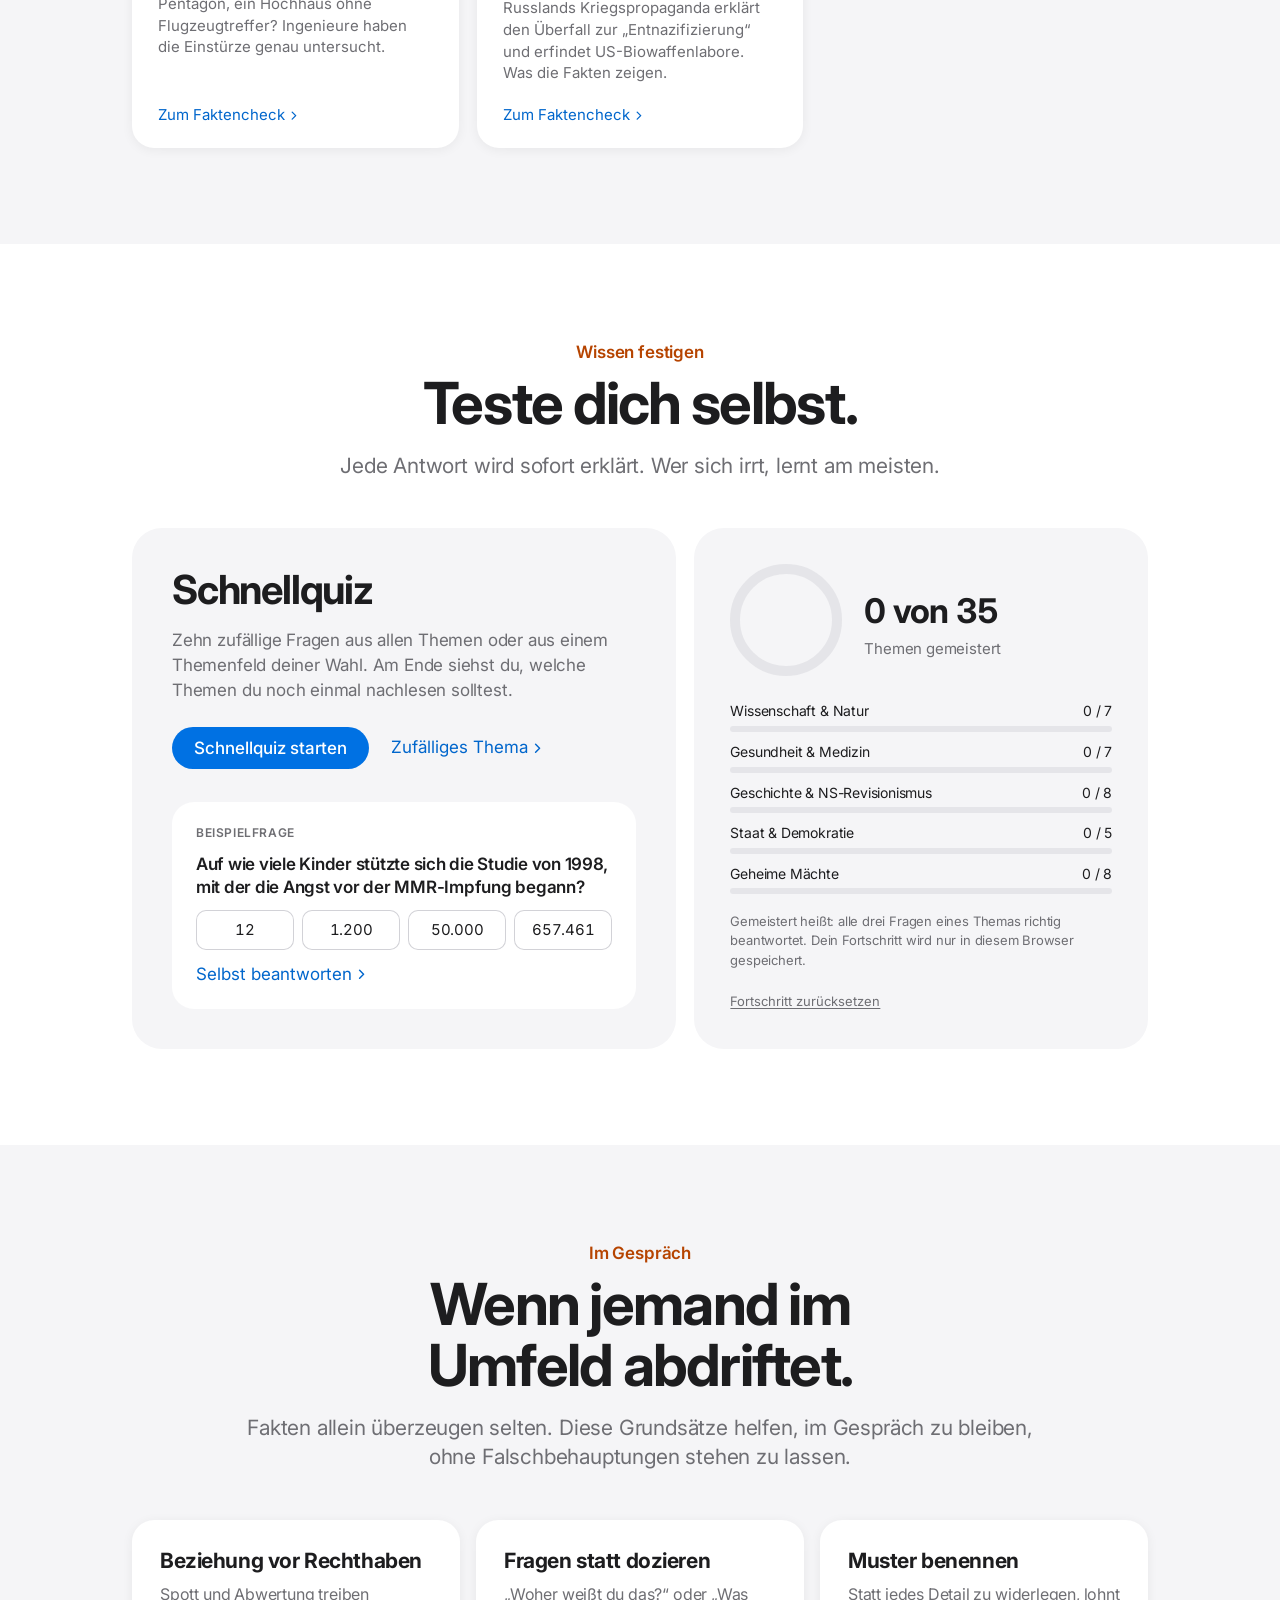
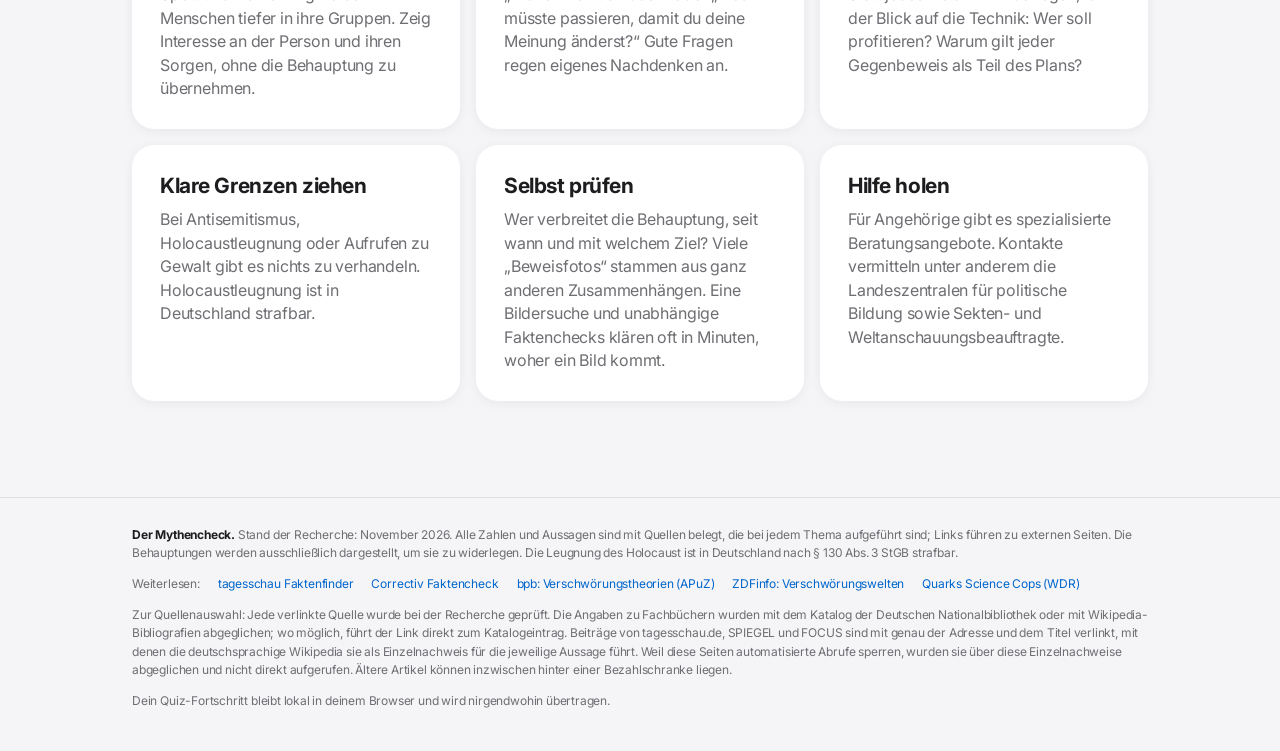
==== commit c52a37cc: "Mythencheck: add SPIEGEL sources for flat earth and Bilderberg Co-Authored-By: Claude Opus 5.5 <nore" ====
--- a/mythencheck/index.html
+++ b/mythencheck/index.html
@@ -627,7 +627,8 @@
 ["Medien","Newsweek (2019): Bericht über die Experimente in der Netflix-Dokumentation „Behind the Curve“.","https://newsweek.com/behind-curve-netflix-ending-light-experiment-mark-sargent-documentary-movie-1343362"],
 ["Behörde","Bundeszentrale für politische Bildung: Reichsbürger, Mondlandung, Reptiloide, Flacherde.","https://www.bpb.de/themen/medien-journalismus/wahre-welle/270429/reichsbuerger-mondlandung-reptiloide-flacherde/"],
 ["Behörde","NASA Goddard Space Flight Center (NSSDC): Earth Fact Sheet (Äquatorradius 6378,137 km, daraus rund 40.075 km Umfang).","https://nssdc.gsfc.nasa.gov/planetary/factsheet/earthfact.html"],
-["Behörde","Canadian Space Agency: International Space Station FAQ (Bahnhöhe rund 400 km).","https://www.asc-csa.gc.ca/eng/iss/information-kit/faq.asp"]
+["Behörde","Canadian Space Agency: International Space Station FAQ (Bahnhöhe rund 400 km).","https://www.asc-csa.gc.ca/eng/iss/information-kit/faq.asp"],
+["Medien","DER SPIEGEL (2017): Glaube an Scheibenwelt: Flachwitz.","https://www.spiegel.de/wissenschaft/mensch/scheibenwelt-was-wir-von-flacherdlern-lernen-koennen-a-1162461.html"]
 ],
 quiz:[
 ["Wer berechnete schon im 3. Jahrhundert v. Chr. den Umfang der Erde?",["Eratosthenes von Kyrene","Galileo Galilei","Isaac Newton","Nikolaus Kopernikus"],"Eratosthenes verglich den Sonnenstand in Syene und Alexandria und berechnete daraus den Erdumfang, fast 1800 Jahre vor Kopernikus."],
@@ -1492,7 +1493,8 @@
 ["Buch","Barkun, M. (2003): A Culture of Conspiracy. Apocalyptic Visions in Contemporary America. University of California Press, Berkeley.",""],
 ["Buch","Butter, M. (2018): „Nichts ist, wie es scheint“. Über Verschwörungstheorien. Suhrkamp, Berlin.","https://d-nb.info/1141700190"],
 ["Behörde","International Institute of Social History: The Illuminati.","https://iisg.nl/collections/secretsocieties/illuminati.php"],
-["Medien","ZDF Terra X History: Gefährliche Mächte? Die großen Verschwörungstheorien.","https://www.zdf.de/video/dokus/terra-x-history-102/gefaehrliche-maechte-die-grossen-verschwoerungstheorien-100"]
+["Medien","ZDF Terra X History: Gefährliche Mächte? Die großen Verschwörungstheorien.","https://www.zdf.de/video/dokus/terra-x-history-102/gefaehrliche-maechte-die-grossen-verschwoerungstheorien-100"],
+["Medien","DER SPIEGEL: Trittin und sein Bilderberg-Problem (zur öffentlich diskutierten Teilnahme des Grünen-Politikers an der Konferenz 2012).","https://www.spiegel.de/politik/deutschland/gruener-juergen-trittin-rechtfertigt-teilnahme-an-bilderberg-konferenz-a-837110.html"]
 ],
 quiz:[
 ["Wann wurde der Illuminatenorden verboten?",["1784/85 in Bayern","Nie, er regiert bis heute","1945","2001"],"Kurfürst Karl Theodor verbot Geheimgesellschaften, der Orden löste sich auf. Der Mythos entstand erst danach."],
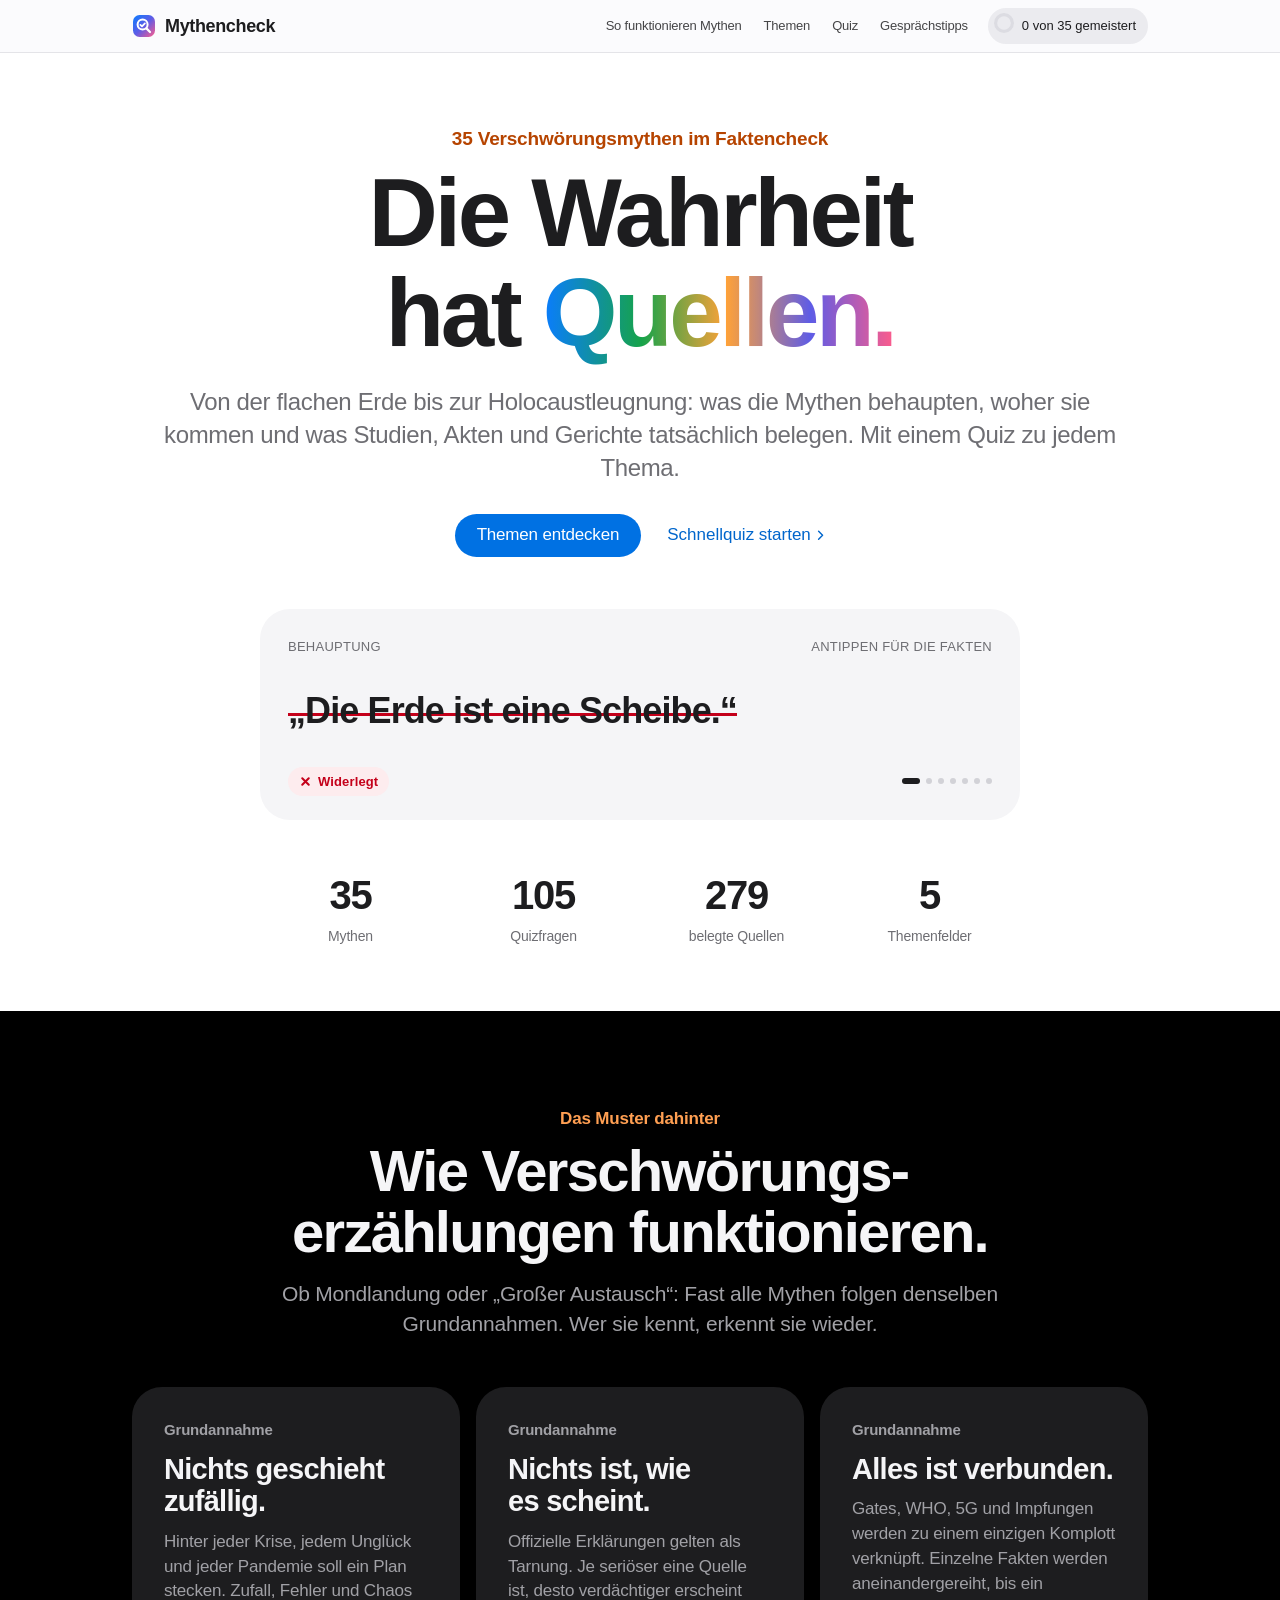
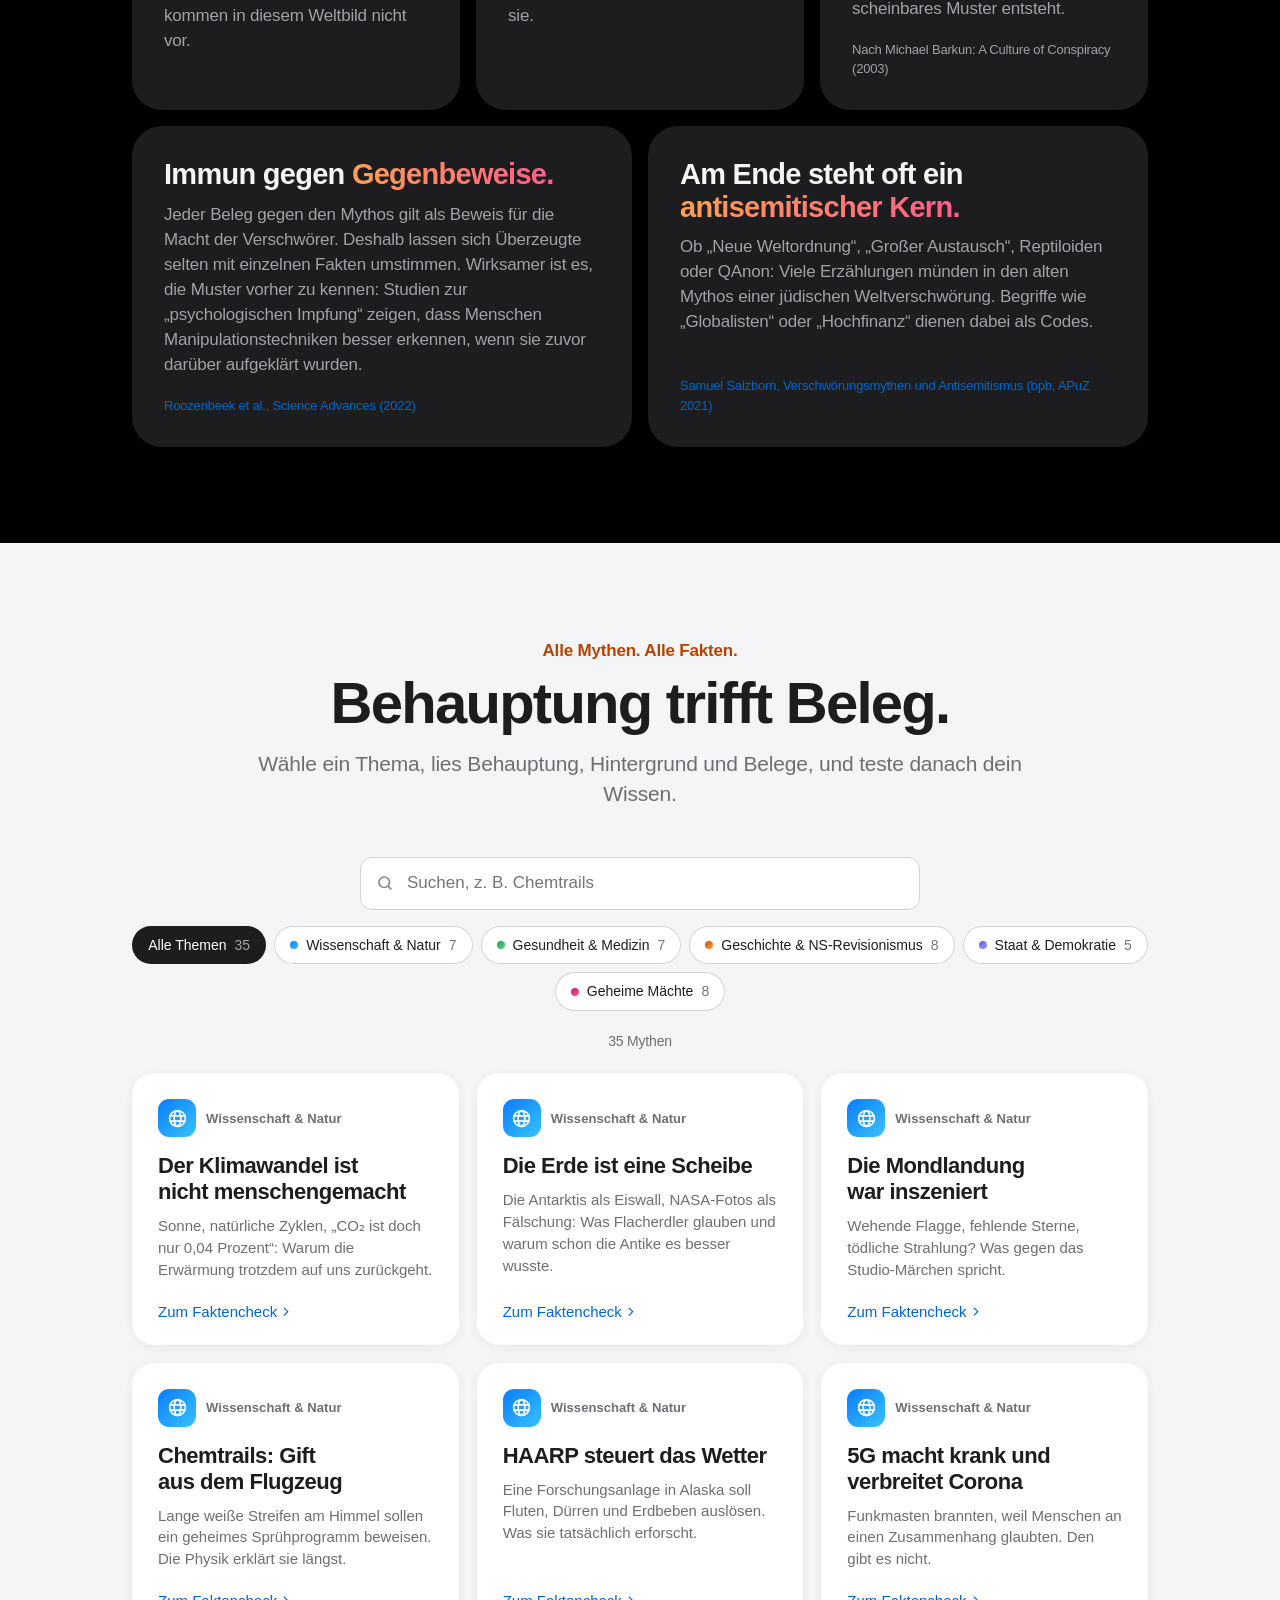
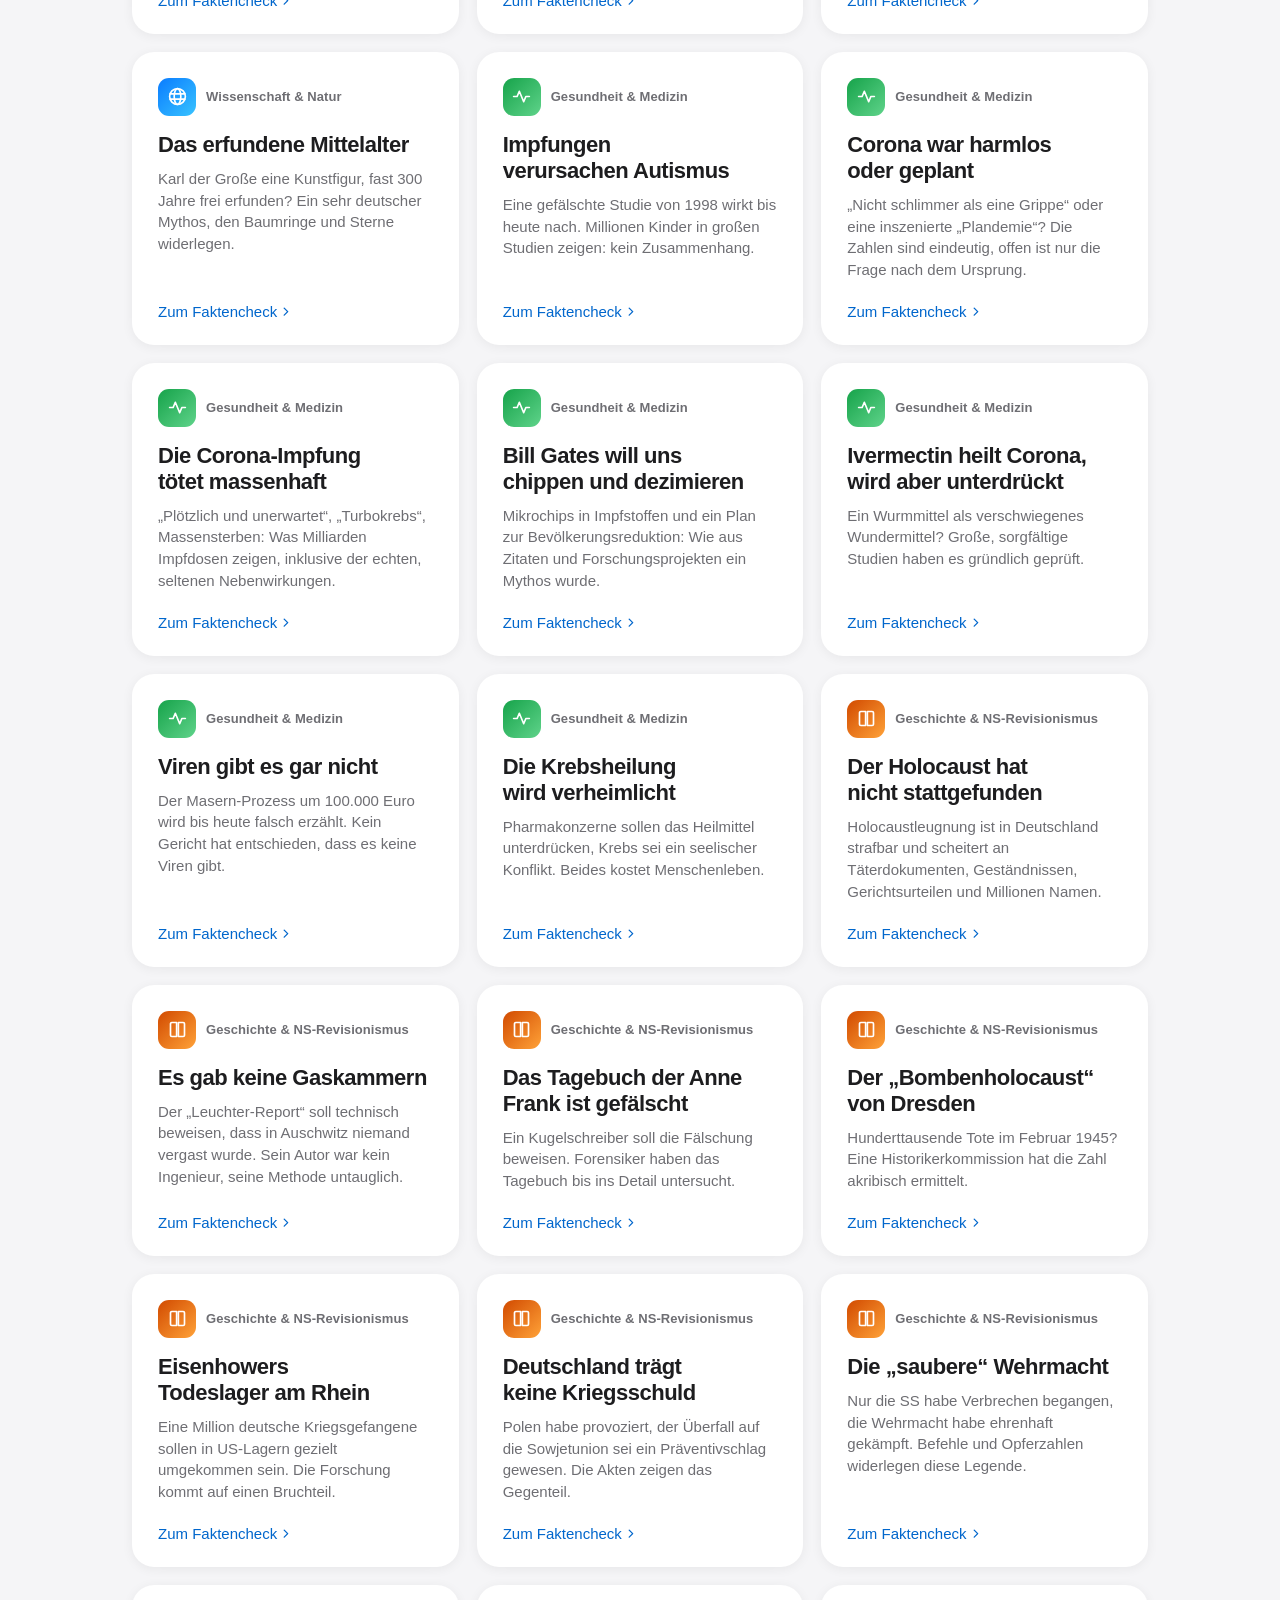
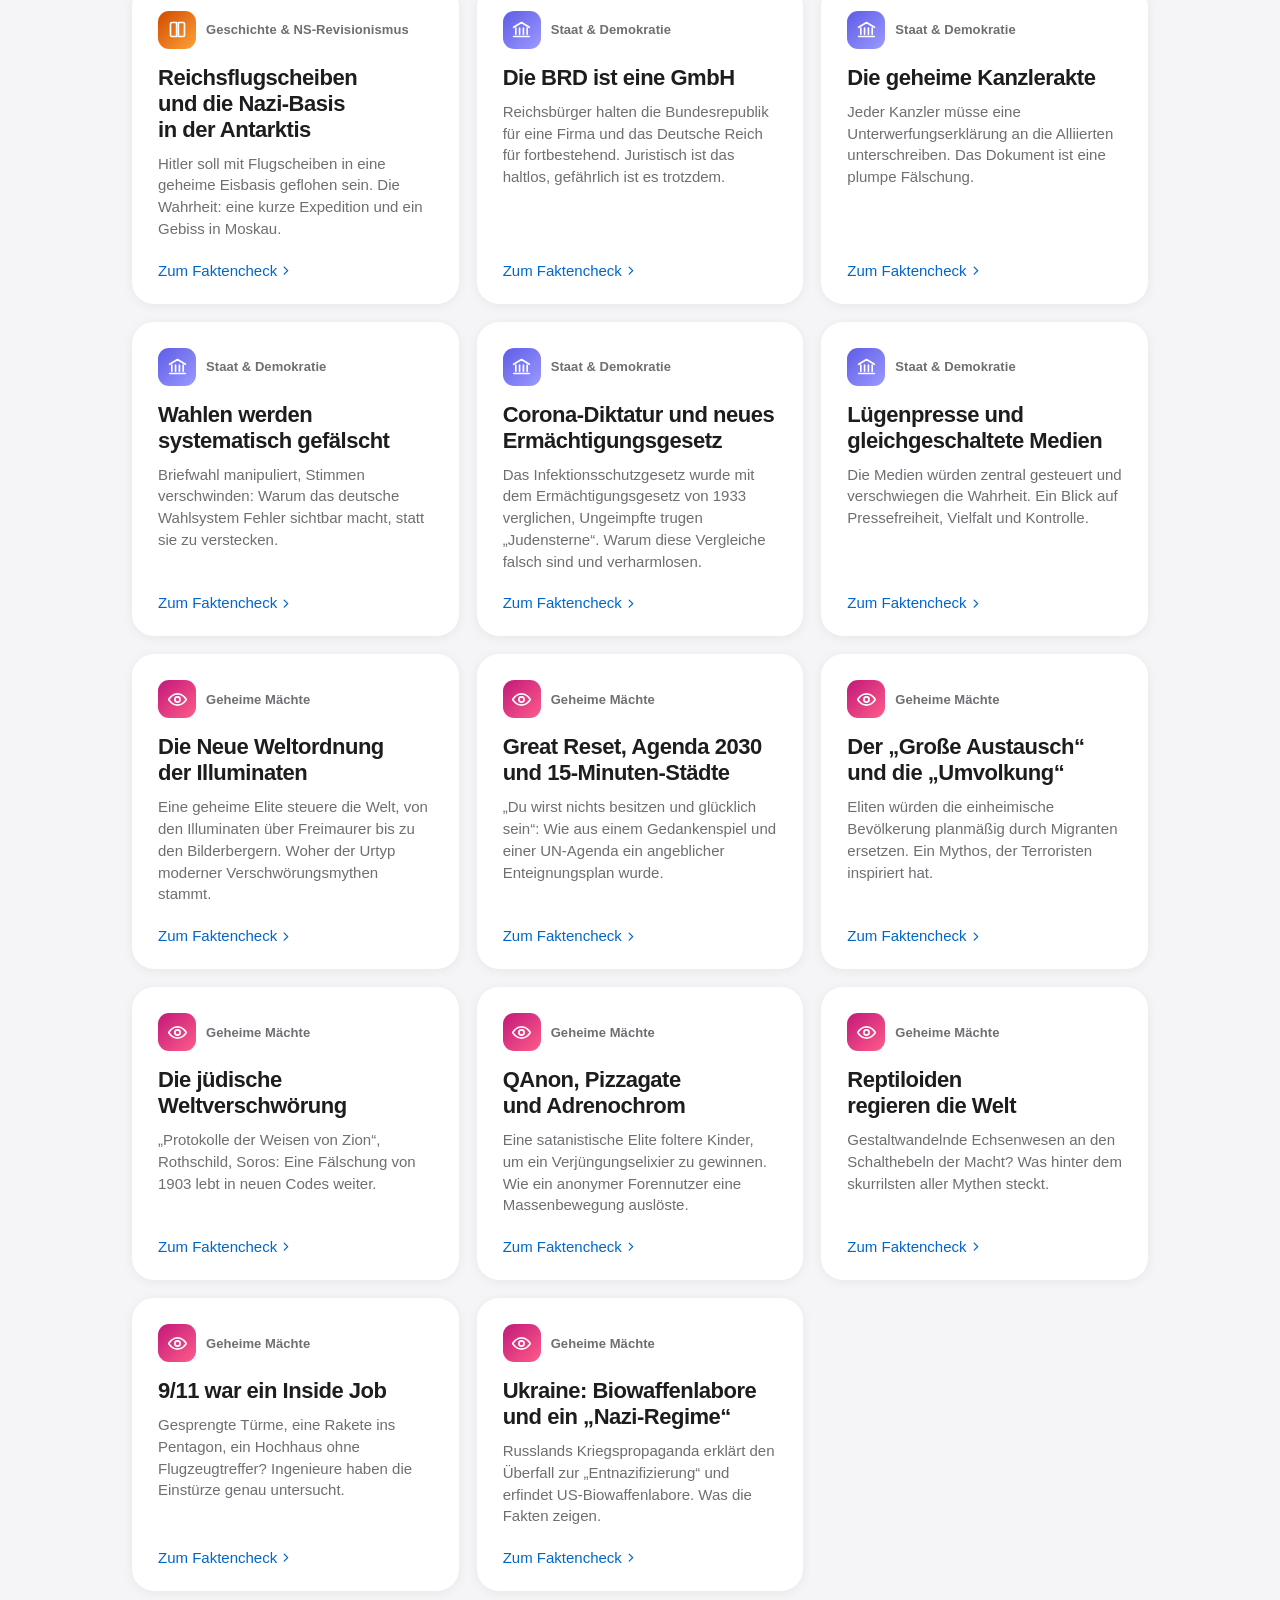
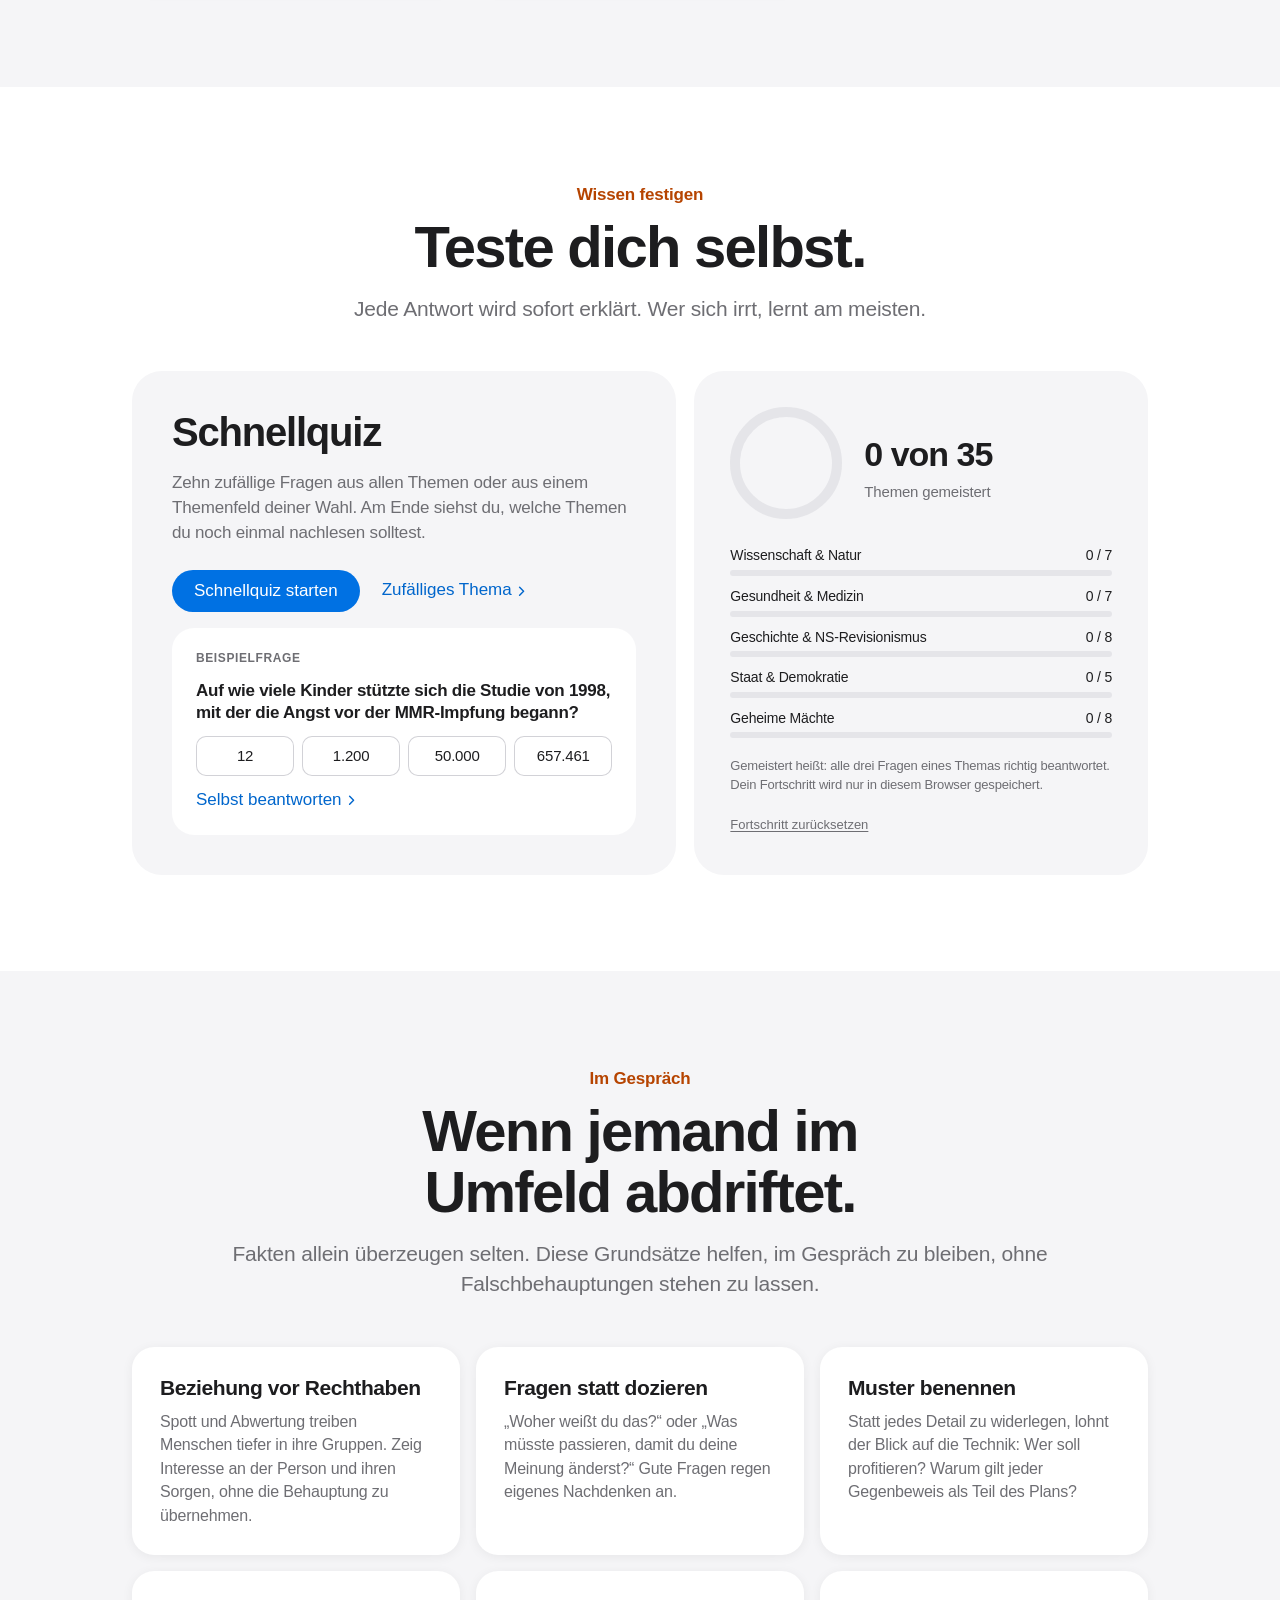
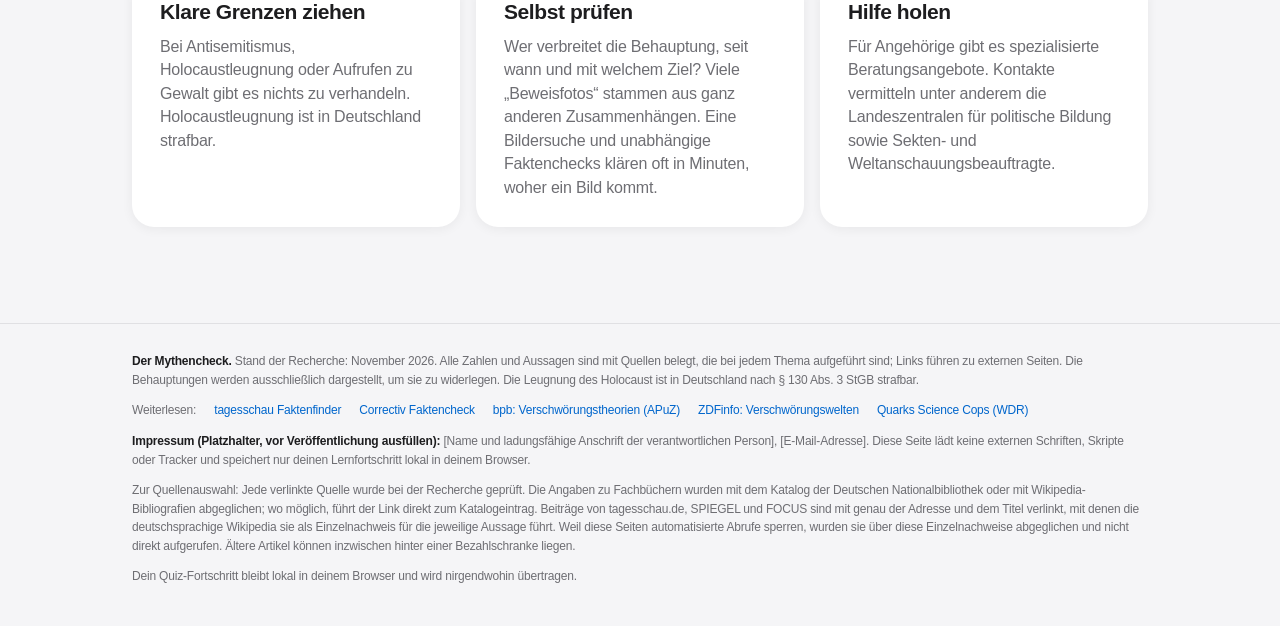
==== commit 08be5b0b: "Mythencheck: drop Google Fonts, add imprint placeholder Co-Authored-By: Claude Sonnet 5.5 <noreply@a" ====
--- a/mythencheck/index.html
+++ b/mythencheck/index.html
@@ -7,9 +7,6 @@
 <title>Der Mythencheck</title>
 <meta name="claude:viewport-fit-sides" content="cover">
 <meta name="description" content="35 verbreitete Verschwörungsmythen im Faktencheck: Behauptung, Hintergrund, belegte Fakten, Quellen und ein Quiz zu jedem Thema.">
-<link rel="preconnect" href="https://fonts.googleapis.com">
-<link rel="preconnect" href="https://fonts.gstatic.com" crossorigin>
-<link rel="stylesheet" href="https://fonts.googleapis.com/css2?family=Inter:wght@400;500;600;700&display=swap">
 <style>
 :root{
   /* Layout: Apple-artige Produktseite. Vollflächige Bänder (weiß, hellgrau, schwarz) mit zentrierter 1080px-Spalte,
@@ -366,6 +363,9 @@
   *,*::before,*::after{animation-duration:.01ms!important;animation-iteration-count:1!important;transition-duration:.01ms!important;scroll-behavior:auto!important}
 }
 
+.deep h4{margin:10px 0 0;font-size:19px;line-height:1.25;font-weight:650;letter-spacing:-.01em;hyphens:manual}
+.deep p{font-size:17px;line-height:1.6}
+
 </style>
 </head>
 <body>
@@ -548,6 +548,7 @@
       <a href="https://www.zdf.de/dokus/verschwoerungswelten-100" target="_blank" rel="noopener noreferrer">ZDFinfo: Verschwörungswelten</a>
       <a href="https://www.quarks.de/science-cops/alle-folgen/" target="_blank" rel="noopener noreferrer">Quarks Science Cops (WDR)</a>
     </div>
+    <p><strong>Impressum (Platzhalter, vor Veröffentlichung ausfüllen):</strong> [Name und ladungsfähige Anschrift der verantwortlichen Person], [E-Mail-Adresse]. Diese Seite lädt keine externen Schriften, Skripte oder Tracker und speichert nur deinen Lernfortschritt lokal in deinem Browser.</p>
     <p>Zur Quellenauswahl: Jede verlinkte Quelle wurde bei der Recherche geprüft. Die Angaben zu Fachbüchern wurden mit dem Katalog der Deutschen Nationalbibliothek oder mit Wikipedia-Bibliografien abgeglichen; wo möglich, führt der Link direkt zum Katalogeintrag. Beiträge von tagesschau.de, SPIEGEL und FOCUS sind mit genau der Adresse und dem Titel verlinkt, mit denen die deutschsprachige Wikipedia sie als Einzelnachweis für die jeweilige Aussage führt. Weil diese Seiten automatisierte Abrufe sperren, wurden sie über diese Einzelnachweise abgeglichen und nicht direkt aufgerufen. Ältere Artikel können inzwischen hinter einer Bezahlschranke liegen.</p>
     <p>Dein Quiz-Fortschritt bleibt lokal in deinem Browser und wird nirgendwohin übertragen.</p>
   </div>
@@ -1734,12 +1735,303 @@
 }
 ];
 
+var DEEP_1 = {
+"klima":{deep:[
+["Wie CO₂ die Erde wärmt","Die Erde empfängt sichtbares Sonnenlicht und gibt die aufgenommene Energie als Wärmestrahlung im Infrarotbereich wieder ab. Moleküle mit drei oder mehr Atomen, etwa CO₂, Wasserdampf und Methan, können diese Strahlung aufnehmen, weil sie dabei in Schwingung geraten. Stickstoff und Sauerstoff, die rund 99 Prozent der Luft ausmachen, können das nicht. Dass CO₂ nur 0,04 Prozent der Luft ausmacht, ist deshalb kein Gegenargument: Entscheidend ist, wie stark ein Stoff im relevanten Wellenlängenbereich absorbiert, nicht wie häufig er ist."],
+["Warum die Abstrahlhöhe entscheidend ist","Ins Weltall entweicht die Wärme nicht von der Oberfläche, sondern aus einer Höhe, in der die Luft dünn genug ist, damit die Strahlung ungehindert entkommt. Mehr CO₂ verschiebt diese Abstrahlhöhe nach oben. Dort ist es kälter, und ein kälterer Körper strahlt viel weniger ab, die Leistung wächst mit der vierten Potenz der Temperatur. Die Erde nimmt also kurzzeitig mehr Energie auf, als sie abgibt, und erwärmt sich, bis die Bilanz wieder stimmt."],
+["Die Fingerabdrücke","Wärmt die Sonne stärker, erwärmen sich alle Luftschichten. Beim Treibhauseffekt bleibt die Wärme in der unteren Atmosphäre, die Stratosphäre kühlt ab. Genau das wird gemessen. Ebenso sinkt in Satellitenspektren von 1970 und 1997 die ausgehende Strahlung genau in den CO₂-Banden. Und das zusätzliche CO₂ stammt nachweislich aus fossilen Quellen: Fossiler Kohlenstoff ist alte Pflanzenmasse, arm an dem Isotop ¹³C und frei von ¹⁴C, das längst zerfallen ist. Beides sinkt in der Atmosphäre. Vulkane tragen deutlich weniger als ein Prozent der menschlichen Emissionen bei."]],
+quiz:[
+["Warum erwärmt CO₂ die Erde, obwohl es nur 0,04 Prozent der Luft ausmacht?",["Es nimmt Infrarotstrahlung auf und hebt dadurch die Höhe, aus der Wärme ins All entweicht","Es reflektiert Sonnenlicht zurück zur Erde","Es erzeugt beim Einatmen und Ausatmen Wärme","Es macht die Luft dichter, wodurch sie heißer wird"],"Entscheidend ist die Wechselwirkung mit Wärmestrahlung, nicht die Menge. Die höhere, kältere Abstrahlschicht gibt weniger Energie ab, bis sich die Erde so weit erwärmt hat, dass die Bilanz wieder stimmt."],
+["Woran erkennt man an der Isotopenzusammensetzung, dass zusätzliches CO₂ aus fossilen Quellen stammt?",["Der Anteil von ¹³C und ¹⁴C in der Luft sinkt, weil fossiler Kohlenstoff daran arm ist","Fossiles CO₂ ist schwerer und sinkt zu Boden","Fossiles CO₂ riecht nach Schwefel","Der Anteil von ¹⁴C in der Luft steigt stark an"],"Pflanzen bevorzugen das leichte Isotop ¹²C, und in sehr altem Kohlenstoff ist ¹⁴C längst zerfallen. Dieses Verdünnungsmuster in der Atmosphäre passt zu fossilen Brennstoffen."],
+["Warum spricht die Abkühlung der Stratosphäre gegen die Sonne als Hauptursache?",["Eine stärkere Sonne würde alle Schichten erwärmen, Treibhausgase halten die Wärme dagegen unten zurück","Die Stratosphäre liegt zu weit von der Sonne entfernt","Die Stratosphäre besteht aus reinem Sauerstoff","Weil die Sonne nachts nicht scheint"],"Das Muster der Temperaturänderung über die Höhe ist ein Fingerabdruck. Es unterscheidet zwischen mehr Sonnenenergie und mehr Treibhausgasen."]]},
+"flache-erde":{deep:[
+["Was die Geometrie verrät","Von einem Ufer aus sieht man ein ablaufendes Schiff erst mit dem Rumpf, dann mit dem Mast verschwinden: Die gekrümmte Oberfläche schiebt den unteren Teil unter die Sichtlinie. Die Entfernung zum Horizont wächst mit der Wurzel der Augenhöhe, bei zwei Metern sind es etwa fünf Kilometer. Durch Luftschichten (Refraktion) schwankt der Wert etwas, doch das Grundmuster bleibt. Eine ebene Scheibe würde das Schiff nur kleiner werden lassen."],
+["Sterne, Schatten und Zeitzonen","Die Höhe des Polarsterns über dem Horizont entspricht der geografischen Breite: In Berlin steht er etwa 52 Grad hoch, am Nordpol im Zenit, am Äquator am Horizont, auf der Südhalbkugel ist er gar nicht sichtbar. Auf einer Scheibe ließe sich dieses Muster nicht widerspruchsfrei erklären. Ähnlich ist es mit dem Erdschatten bei Mondfinsternissen: Nur eine Kugel wirft aus jedem Blickwinkel einen kreisförmigen Schatten. Eine Scheibe würde bei seitlichem Licht einen Strich oder eine Ellipse werfen."],
+["Messen statt glauben","Eratosthenes verglich im 3. Jahrhundert v. Chr. die Schattenwinkel von Stäben in zwei ägyptischen Städten und rechnete daraus den Erdumfang aus. Heute kommen Satelliten, GPS und Langstreckenflüge hinzu: Flüge zwischen Städten der Südhalbkugel wie Sydney und Johannesburg dauern gut zehn Stunden, auf einer üblichen Scheibenkarte wäre die Strecke mehrfach länger. Wer ein Modell vertritt, muss alle Beobachtungen erklären, nicht nur eine."]],
+quiz:[
+["Warum verschwindet ein Schiff am Horizont zuerst mit dem Rumpf?",["Die gekrümmte Erdoberfläche schiebt den unteren Teil unter die Sichtlinie","Das Wasser wird dort trüber","Das Auge kann Rümpfe schlechter erkennen als Masten","Der Rumpf ist dunkler als der Mast"],"Auf einer Kugel liegt der Horizont nahe. Dahinter verschwindet erst der untere Teil von Objekten, später der obere."],
+["Warum ist der Erdschatten bei jeder Mondfinsternis kreisrund?",["Nur eine Kugel wirft aus jeder Richtung einen kreisförmigen Schatten","Der Mond ist selbst rund","Die Atmosphäre macht jeden Schatten rund","Weil Mondfinsternisse nur bei Vollmond auftreten"],"Eine Scheibe würde bei schrägem Lichteinfall einen Strich oder eine Ellipse werfen. Beobachtet wird immer ein Kreis."],
+["Was verrät die Höhe des Polarsterns über dem Horizont?",["Sie entspricht der geografischen Breite des Beobachters","Sie ist überall auf der Erde gleich","Sie entspricht der Uhrzeit","Sie hängt vom Wetter ab"],"Der Winkel ändert sich beim Reisen nach Norden oder Süden regelmäßig. Das passt zu einer gekrümmten Oberfläche."]]},
+"mondlandung":{deep:[
+["Warum die Fotos keine Sterne zeigen","Die Mondoberfläche ist im Sonnenlicht so hell wie Sand oder Asphalt auf der Erde. Die Kameras nutzten deshalb sehr kurze Belichtungszeiten von etwa einer Zweihundertfünfzigstelsekunde. Sterne sind dagegen so lichtschwach, dass sie bei solchen Zeiten nicht auf den Film kommen. Mit einer Kamera auf der Erde ist es genauso: Wer im Stadion ein Foto mit kurzer Belichtung macht, sieht auf dem Bild auch keine Sterne."],
+["Fahne, Staub und Schwerkraft","Die Fahne hing an einer Stange mit einem waagrechten Querstück, damit sie im Vakuum nicht schlaff herunterhängt. Sie bewegte sich nur, wenn die Astronauten den Mast drehten. Weil auf dem Mond keine Luft bremst, schwingt sie nach einer Bewegung länger nach als auf der Erde. Ebenso verhält sich der Staub: Im Vakuum fliegt er auf flachen Parabelbahnen und bildet keine Wolke, die sich in der Luft hält."],
+["Nachprüfbar von außen","Die Astronauten stellten Laserreflektoren auf. Observatorien in aller Welt schicken seit Jahrzehnten Laserpulse hin und messen die Laufzeit des Lichts, so lässt sich der Abstand zum Mond auf Zentimeter genau bestimmen. Das ist unabhängig von der NASA überprüfbar. Hinzu kommen 382 Kilogramm Mondgestein, das Labore weltweit untersuchten, und Aufnahmen der Landestellen von Sonden mehrerer Länder."]],
+quiz:[
+["Warum zeigen die Fotos von der Mondoberfläche keine Sterne?",["Die helle Oberfläche erforderte kurze Belichtungszeiten, in denen schwache Sterne nicht abgebildet werden","Auf dem Mond gibt es keine Sterne","Die Sterne wurden nachträglich entfernt","Das Sonnenlicht löscht Sterne aus"],"Bei kurzer Belichtung fängt der Film nur helles Licht ein. Das gilt auch für Tagesfotos auf der Erde."],
+["Warum schwingt die Fahne nach dem Drehen des Mastes länger nach?",["Auf dem Mond gibt es keine Luft, die die Bewegung bremst","Auf dem Mond weht ein starker Wind","Die Fahne war elektrisch aufgeladen","Die Schwerkraft ist dort höher"],"Im Vakuum fehlt der Luftwiderstand, der Schwingungen auf der Erde schnell dämpft."],
+["Wie lässt sich unabhängig von der NASA prüfen, dass Geräte auf dem Mond stehen?",["Mit Laserpulsen zu den Reflektoren und der Messung der Laufzeit","Mit dem Radio auf Kurzwelle","Mit einem Fernglas","Gar nicht"],"Die Laufzeit des Lichts liefert den Abstand. Viele Observatorien führen diese Messung durch."]]},
+"chemtrails":{deep:[
+["Wie ein Kondensstreifen entsteht","Bei der Verbrennung von Kerosin entsteht pro Kilogramm Treibstoff mehr als ein Kilogramm Wasser, das als heißer Dampf aus dem Triebwerk strömt. In etwa zehn Kilometern Höhe herrschen Temperaturen von meist unter minus 40 Grad. Der Dampf kühlt rasch ab und gefriert an winzigen Rußpartikeln, die als Kondensationskeime dienen, zu Eiskristallen. Das Ergebnis ist eine künstliche Wolke."],
+["Warum der eine Streifen bleibt und der andere nicht","Ob der Streifen stehen bleibt, entscheidet die Luftfeuchtigkeit bezogen auf Eis. Ist die Luft dort trocken, verdampfen die Kristalle innerhalb von Sekunden. Ist sie dagegen übersättigt, wachsen die Kristalle weiter und der Streifen breitet sich zu Schleierwolken aus. Auf gleicher Höhe zieht sich die Luftfeuchte in Schichten, deshalb ziehen zwei Flugzeuge manchmal sehr unterschiedliche Streifen. Der Effekt ist unter dem Namen Schmidt-Appleman-Kriterium seit den 1940er Jahren beschrieben."],
+["Und die Bodenproben?","Aluminium, Barium und Strontium sind natürliche Bestandteile von Erdboden und Staub. Messungen mit hohen Werten in Boden oder Regenwasser zeigen daher noch keine Ausbringung aus der Luft. Ein heimliches Programm bräuchte riesige Mengen Chemikalien, Tanks und Beteiligte in allen Fluggesellschaften und bei der Flugsicherung. Zudem gäbe es sofort belastbare Spuren in Höhenmessungen von Wetterdiensten."]],
+quiz:[
+["Woher stammt der Wasserdampf, aus dem ein Kondensstreifen entsteht?",["Aus der Verbrennung von Kerosin, bei der Wasser entsteht","Aus Tanks mit versprühten Chemikalien","Aus der Außenluft, die angesaugt und ausgeblasen wird","Aus dem Kühlwasser der Passagierkabine"],"Wasserstoff im Kerosin verbindet sich bei der Verbrennung mit Sauerstoff zu Wasser."],
+["Warum bleibt ein Streifen manchmal stehen und breitet sich aus?",["Die Luft ist bezüglich Eis übersättigt, daher wachsen die Eiskristalle weiter","Die Piloten schalten einen Sprühmodus ein","Weil das Flugzeug langsamer fliegt","Der Streifen enthält besonders viel Ruß"],"In trockener Luft sublimieren die Kristalle sofort. In feuchter Luft entsteht dagegen ein Schleier."],
+["Wozu dienen Rußpartikel im Abgasstrahl?",["Als Kondensationskeime, an denen Eiskristalle entstehen","Als Treibstoff-Zusatz","Als Tarnung","Sie haben keine Wirkung"],"Ohne Keime bilden sich Tropfen und Kristalle schwerer. Der Ruß liefert die Oberfläche."]]},
+"haarp":{deep:[
+["Was die Anlage tatsächlich tut","HAARP in Alaska ist ein Feld aus Antennen, die Kurzwellen im Bereich von etwa 2,8 bis 10 Megahertz abstrahlen. Diese Wellen erreichen die Ionosphäre in 70 bis 300 Kilometern Höhe, wo die Luft von UV-Strahlung ionisiert ist und Funkwellen reflektiert. Dort erwärmt der Strahl ein kleines Gebiet nur geringfügig und erzeugt schwache Leuchterscheinungen. Das Ziel ist Grundlagenforschung: Wie verhält sich das Plasma, das Funk und Satellitennavigation beeinflusst?"],
+["Die Energiefrage","Die Sendeleistung beträgt 3,6 Megawatt. Ein Hurrikan setzt durch Kondensation von Wasserdampf Energie in der Größenordnung von 10¹⁴ Watt frei, also mehr als das Zehnmillionenfache. Selbst ein einzelnes Gewitter überragt die Anlage um viele Größenordnungen. Wetter lässt sich nicht mit einem Sender steuern, den Aufwand eines solchen Eingriffs würde er nicht einmal annähernd leisten."],
+["Kein Wirkweg zum Wetter","Wetter findet in der Troposphäre statt, die an den Polen etwa 8 und am Äquator etwa 18 Kilometer hoch reicht. Der Sendestrahl durchquert diese Schicht, ohne dass die Luft ihn merklich aufnimmt, und wird erst weit darüber wirksam. Erdbeben entstehen in der Erdkruste durch Spannungen in Gesteinen, Radiowellen bewegen kein Gestein. Hochwasser wie im Ahrtal entstanden, weil ein Tief tagelang an Ort und Stelle blieb und warme, feuchte Luft abregnete."]],
+quiz:[
+["In welcher Atmosphärenschicht wirkt der Strahl von HAARP?",["In der Ionosphäre, weit oberhalb der Wetterschicht","In der Troposphäre, wo Wolken entstehen","Im Erdmantel","Direkt über dem Boden"],"Die Ionosphäre ist elektrisch leitfähig und reflektiert Kurzwellen. Das ist das Forschungsobjekt."],
+["Warum kann ein Sender mit 3,6 Megawatt kein Wetter steuern?",["Wettersysteme enthalten um viele Größenordnungen mehr Energie","Weil er zu laut ist","Weil Radiowellen nicht durch Wolken gehen","Weil er nur nachts läuft"],"Schon ein Gewitter setzt weit mehr Energie frei, ein Hurrikan mehr als das Zehnmillionenfache."],
+["Warum kann feuchtwarme Luft bei einem Tief so viel Regen bringen?",["Pro Grad Erwärmung kann Luft etwa sieben Prozent mehr Wasserdampf aufnehmen","Weil warme Luft schwerer ist","Weil sie weniger Wasser enthält","Weil sie schneller fließt"],"Dieser Zusammenhang folgt aus der Physik der Sättigung. Bleibt ein Tief stehen, regnet sich die Luft über einem Gebiet aus."]]},
+"5g":{deep:[
+["Energie pro Lichtteilchen","Strahlung wirkt auf Moleküle, indem Photonen Energie abgeben. Die Energie eines Photons wächst mit der Frequenz. Bei 3,6 Gigahertz beträgt sie rund 0,000015 Elektronenvolt. Um chemische Bindungen oder das Erbgut zu schädigen, braucht man einige Elektronenvolt, wie sie UV-Strahlung, Röntgenstrahlung und radioaktive Strahlung liefern. Funkwellen sind „nicht ionisierend“, ihnen fehlt dafür um mehr als den Faktor hunderttausend die Energie."],
+["Was Funkwellen tatsächlich bewirken","Der einzige gesicherte Effekt ist Erwärmung: Gewebe nimmt Hochfrequenzenergie auf und wird leicht wärmer. Die Grenzwerte orientieren sich an der spezifischen Absorptionsrate und halten Sicherheitsabstände ein, damit die Temperatur im Körper um höchstens wenige Zehntel Grad steigt. Ein Mikrowellenherd erhitzt, weil er auf engem Raum einige hundert Watt einsetzt, ein Handy sendet mit unter zwei Watt."],
+["Viren sind Materie","Ein Virus ist ein Partikel aus Protein und Erbgut. Es vermehrt sich in Zellen und verbreitet sich über Tröpfchen und Aerosole. Funkwellen übertragen Energie und Information, aber keine Stoffe. Zudem breitete sich das Coronavirus auch in Ländern aus, in denen es 2020 kein 5G gab, etwa im Iran. Die Fälle häuften sich dort, wo viele Menschen eng zusammenkamen, nicht dort, wo Antennen standen."]],
+quiz:[
+["Warum können Funkwellen anders als UV-Licht keine Moleküle zerstören?",["Ihre Photonen tragen zu wenig Energie, um chemische Bindungen zu brechen","Funkwellen sind schwächer sichtbar","Sie werden vom Körper vollständig reflektiert","Sie werden nur nachts gesendet"],"Die Photonenenergie bei 3,6 Gigahertz ist mehr als hunderttausendfach kleiner als die Bindungsenergie von Molekülen."],
+["Welcher biologische Effekt von Funkwellen ist gesichert?",["Eine leichte Erwärmung des Gewebes, für die es Grenzwerte gibt","Ein Schwächen des Immunsystems","Schäden am Erbgut","Die Auslösung von Infektionen"],"Die Grenzwerte begrenzen die Aufnahme von Energie und damit die Erwärmung."],
+["Warum kann 5G kein Virus übertragen?",["Ein Virus ist ein stoffliches Partikel, Funkwellen transportieren keine Materie","Weil Viren nur im Dunkeln wirken","Weil 5G zu langsam ist","Weil Viren Funk absorbieren"],"Viren verbreiten sich als Partikel über die Luft oder Kontakte. Funk transportiert Information, aber kein Material."]]},
+"phantomzeit":{deep:[
+["Jahresringe als Barcode","Bäume bilden in jedem Jahr einen Ring, dessen Breite vom Wetter abhängt. Nasse, warme Jahre ergeben breite, trockene oder kalte schmale. Dieses Muster ist wie ein Barcode: Man legt Hölzer, die sich zeitlich überlappen, mit ihren Ringbreiten Stück für Stück übereinander. So reicht die Hohenheimer Eichen- und Kiefernchronologie jahrgenau über mehr als 12.000 Jahre zurück. Würden 297 Jahre fehlen, bräche die Kette zwischen 614 und 911 ab."],
+["Radiokarbon und Eis","Die Radiokarbonmethode misst, wie viel vom Isotop ¹⁴C in organischem Material noch übrig ist, und schließt daraus auf das Alter. Weil der ¹⁴C-Gehalt der Luft schwankte, werden die Werte mit Baumringen bekannten Alters kalibriert. Zusätzlich lassen sich in Eisbohrkernen aus Grönland Jahresschichten zählen, Vulkanausbrüche hinterlassen darin Sulfatspuren. Diese Verfahren arbeiten unabhängig voneinander und stimmen überein."],
+["Himmel und Welt","Sonnen- und Mondfinsternisse lassen sich aus der Bahnmechanik zurückrechnen. Antike und mittelalterliche Chroniken beschreiben solche Finsternisse und passen zu den Rechnungen. Außerdem bräuchte eine Fälschung der Zeit die Mitwirkung von Chronisten in China, Byzanz und der islamischen Welt. Diese Kulturen hatten eigene Kalender, die sich nicht gemeinsam anpassen ließen."]],
+quiz:[
+["Wie funktioniert die Dendrochronologie?",["Ringbreitenmuster überlappender Hölzer werden aneinandergelegt, so entsteht eine jahrgenaue Kette","Man zählt die Äste","Man misst die Höhe von Bäumen","Man vergleicht Baumarten"],"Weil das Wetter jedes Jahr ein eigenes Muster hinterlässt, lassen sich auch Hölzer ohne schriftliche Quellen datieren."],
+["Warum werden Radiokarbondaten kalibriert?",["Der ¹⁴C-Gehalt der Atmosphäre schwankte, Baumringe bekannten Alters liefern die Kalibrierkurve","Das Isotop zerfällt unregelmäßig","Weil Radiokarbon nur bei Holz funktioniert","Weil die Geräte ungenau sind"],"Die Kurve ordnet jedem gemessenen Wert ein Kalenderalter zu."],
+["Was zeigen Eisbohrkerne?",["Zählbare Jahresschichten und Vulkanspuren, unabhängig von Schriftquellen","Schriftzeichen aus dem Mittelalter","Nur die Temperatur von heute","Das Alter von Bäumen"],"Die Jahreslagen sind eine zusätzliche, unabhängige Zeitskala."]]},
+"impf-autismus":{deep:[
+["Was eine Impfung tut","Ein Impfstoff zeigt dem Immunsystem ein Merkmal des Erregers, ohne die Krankheit auszulösen. B-Zellen bilden daraufhin Antikörper, T-Zellen reagieren, und es bleiben Gedächtniszellen zurück. Bei einem späteren echten Kontakt erkennt das Immunsystem den Erreger schneller. Eine Verbindung zur Hirnentwicklung ist in diesem Mechanismus nicht erkennbar."],
+["Warum es nach der Impfung so aussieht","Erste Anzeichen von Autismus fallen oft im zweiten Lebensjahr auf, wenn Kinder sprechen lernen und soziale Signale erwidern. Die MMR-Impfung wird ebenfalls um den ersten Geburtstag gegeben. Zwei Dinge, die in dieselbe Zeit fallen, wirken dann kausal verbunden, obwohl keines das andere verursacht. Hinzu kommt: Autismus hat eine starke erbliche Komponente, Zwillingsstudien nennen für die Erblichkeit Werte um 80 Prozent, und Unterschiede in der Hirnentwicklung entstehen bereits vor der Geburt."],
+["Wie man es prüft","Man vergleicht große Gruppen geimpfter und ungeimpfter Kinder (Kohortenstudien) und kontrolliert andere Einflüsse. Das ist in Millionen Kindern geschehen und zeigt kein erhöhtes Risiko. Als in Dänemark 1992 das Konservierungsmittel Thiomersal aus Kinderimpfstoffen verschwand, stiegen die Diagnosen weiter. Dass heute mehr Diagnosen gestellt werden, liegt vor allem an breiteren Kriterien und besserer Erkennung. Wakefields Studie von 1998 hatte nur zwölf Kinder, keine Vergleichsgruppe und manipulierte Daten."]],
+quiz:[
+["Warum scheinen erste Autismus-Anzeichen oft nach der MMR-Impfung aufzutreten?",["Beides fällt in dasselbe Alter, zeitliches Zusammentreffen ist noch keine Ursache","Die Impfung löst Autismus aus","Autismus ist ansteckend","Impfstoffe verändern das Erbgut"],"Auffälligkeiten werden im zweiten Lebensjahr sichtbar, genau wie die Impftermine anstehen."],
+["Wie testet man, ob Impfungen das Autismus-Risiko erhöhen?",["Vergleich großer geimpfter und ungeimpfter Gruppen unter Kontrolle anderer Einflüsse","Anhand einzelner Erfahrungsberichte","Durch Umfragen in Foren","Durch Schätzungen"],"Große Kohortenstudien zeigen kein erhöhtes Risiko."],
+["Was zeigte die Entfernung von Thiomersal in Dänemark?",["Die Diagnosen stiegen danach weiter, was gegen eine Ursache spricht","Die Diagnosen sanken stark","Die Diagnosen blieben null","Es wurde nie gemessen"],"Wäre das Mittel die Ursache gewesen, hätten die Zahlen sinken müssen."]]},
+"plandemie":{deep:[
+["Wie sich eine Epidemie ausbreitet","Entscheidend ist die Reproduktionszahl: wie viele Menschen eine infizierte Person im Mittel ansteckt. Liegt sie über eins, wächst die Zahl der Fälle exponentiell, sie verdoppelt sich in festen Abständen. Das erklärt, warum aus wenigen Fällen binnen Wochen Zehntausende werden und warum Maßnahmen früh greifen müssen. Mit dieser Grundmathematik arbeiten Epidemiologen seit über hundert Jahren."],
+["Übersterblichkeit statt Streit um Todesursachen","Die Zahl der Todesfälle pro Woche wird mit dem verglichen, was man ohne Pandemie erwarten würde. Die Differenz heißt Übersterblichkeit. Sie hängt nicht von Tests oder davon ab, ob man „an“ oder „mit“ Corona gezählt hat. In Deutschland lag sie 2020 und 2021 deutlich über dem Erwartungswert, in Wellen, die zu den Infektionswellen passen. Obduktionen bestätigten, dass COVID-19 in vielen Fällen die Todesursache war."],
+["Was ein PCR-Test misst","Die PCR vervielfältigt einen kurzen, für das Virus typischen Erbgutabschnitt in Zyklen: Mit jedem Zyklus verdoppelt sich die Menge. Findet man den Abschnitt nach wenigen Zyklen, war viel Virus vorhanden. Ein positiver Test zeigt Erbgut des Virus, die Diagnose stellen Ärztinnen und Ärzte zusammen mit Symptomen. Event 201 war ein Planspiel im Oktober 2019 mit einem fiktiven Virus. Solche Übungen sind in der Gesundheitsvorsorge üblich."]],
+quiz:[
+["Was beschreibt die Reproduktionszahl R?",["Wie viele Menschen eine infizierte Person im Mittel ansteckt","Wie viele Menschen sterben","Wie lange eine Infektion dauert","Wie viele Tests es gibt"],"Ab R größer als eins wächst die Zahl der Fälle exponentiell."],
+["Warum ist die Übersterblichkeit ein robustes Maß?",["Sie vergleicht Todesfälle insgesamt mit dem Erwartungswert, unabhängig von Tests und Todesursache","Sie zählt nur positive Tests","Sie ist immer gleich","Sie wird von Ärzten geschätzt"],"So lässt sich die Gesamtwirkung der Pandemie erfassen, ohne Streit um die Zuordnung einzelner Fälle."],
+["Wie funktioniert ein PCR-Test?",["Ein typischer Erbgutabschnitt wird in Zyklen vervielfältigt, bis er messbar ist","Er zählt Antikörper","Er färbt Viren an","Er misst die Körpertemperatur"],"Je weniger Zyklen nötig sind, desto mehr Virus-Erbgut war in der Probe."]]},
+"corona-impfung":{deep:[
+["Was die mRNA-Impfung tut","Die Impfstoffe enthalten mRNA, einen Bauplan für das Spike-Protein des Virus, verpackt in Fettkügelchen. Muskelzellen nehmen sie auf und stellen einige Tage lang das Spike-Protein her. Danach wird die mRNA durch ständig vorhandene Enzyme abgebaut. Das Immunsystem erkennt das Protein als fremd und bildet Antikörper sowie T-Zellen."],
+["Warum die DNA unberührt bleibt","Die mRNA bleibt im Zellplasma und gelangt nicht in den Zellkern, wo die DNA liegt. Für einen Einbau bräuchte es ein Enzym, das RNA in DNA umschreibt, und einen Weg ins Erbgut. Beides liefert der Impfstoff nicht. Zelleigene mRNA entsteht und zerfällt ebenfalls ständig."],
+["Nebenwirkungen richtig lesen","Fieber, Schmerzen an der Einstichstelle und Müdigkeit sind Zeichen, dass das angeborene Immunsystem aktiviert wird. Sehr selten kam es zu Herzmuskelentzündungen, vor allem bei jungen Männern. Meldungen im Sicherheitssystem sind Verdachtsfälle, sie zeigen einen zeitlichen Zusammenhang. Um zu erkennen, ob eine Ursache vorliegt, vergleicht man sie mit der Zahl der Fälle, die ohnehin zu erwarten wäre. So werden seltene echte Risiken erkannt, ohne Zufälle zu überinterpretieren."]],
+quiz:[
+["Warum kann mRNA aus dem Impfstoff das Erbgut nicht verändern?",["Sie bleibt im Zellplasma, hat keinen Weg in die DNA und wird rasch abgebaut","Sie wird durch Kälte zerstört","Sie wird in den Zellkern transportiert und blockiert","Weil sie aus DNA besteht"],"Der Impfstoff liefert weder ein Enzym für den Einbau noch einen Zugang zum Zellkern."],
+["Was bedeutet eine Meldung im Nebenwirkungsregister?",["Einen Verdachtsfall mit zeitlichem Zusammenhang, der erst im Vergleich mit der Hintergrundrate bewertet wird","Einen bewiesenen Todesfall durch die Impfung","Einen Fehler des Arztes","Eine Auszeichnung"],"Viele Ereignisse wären auch ohne Impfung aufgetreten. Die Auswertung prüft, ob sie häufiger sind."],
+["Warum bekommen manche Menschen nach der Impfung Fieber?",["Das angeborene Immunsystem setzt Botenstoffe frei, ein Zeichen der Immunreaktion","Der Impfstoff enthält lebende Viren","Der Körper wehrt sich gegen die Spritze","Das Fieber hat keine Ursache"],"Botenstoffe wie Interleukine lösen die Wärmeregulation im Gehirn aus."]]},
+"gates-chip":{deep:[
+["Was ein Chip bräuchte","Ein Sender, der eine Person orten soll, braucht eine Antenne, eine Energiequelle und Elektronik. Aktive Sender brauchen Batterien, passive RFID-Chips beziehen ihre Energie aus dem Feld eines Lesegeräts, das nur wenige Zentimeter bis wenige Meter entfernt sein darf. Sie liefern auch nur eine Kennung, keine Position. Ortung per GPS erfordert einen Empfänger mit Antenne und Stromversorgung. Nichts davon passt unbemerkt in eine Impfnadel, deren Innendurchmesser nur einen Bruchteil eines Millimeters misst."],
+["Der Impfstoff selbst","Im Impfstoff schwimmen Lipid-Nanopartikel von etwa 100 Nanometern, mehrere hundert Mal dünner als ein Haar. Einen Chip dieser Größe, der sendet, gibt es nicht. Dass die Einstichstelle Magneten anziehe, ist physikalisch unbegründet: Der Impfstoff enthält kein magnetisches Material."],
+["Woher die Gerüchte kommen","Ein von der Gates-Stiftung gefördertes MIT-Projekt entwickelte 2019 einen Quantenpunkt-Farbstoff, der unter der Haut als unsichtbare Impfdokumentation dient und mit einer speziellen Kamera ausgelesen wird. Er sendet nichts. Die Nummer WO2020060606 eines Microsoft-Patents wurde als „666“ gedeutet, sie ist eine fortlaufende Nummer, das Patent beschreibt ein Kryptowährungssystem."]],
+quiz:[
+["Warum kann ein passiver RFID-Chip niemanden orten?",["Er bezieht Energie vom Lesegerät, hat nur wenige Zentimeter Reichweite und sendet nur eine Kennung","Er enthält einen GPS-Sender","Er sendet über Satellit","Er braucht keine Energie"],"Ortung braucht Energie, Antenne und Elektronik. Passive Chips können nur antworten, wenn ein Lesegerät direkt in der Nähe ist."],
+["Wie groß sind die Lipid-Nanopartikel im Impfstoff ungefähr?",["Rund 100 Nanometer, viel zu klein für Elektronik mit Antenne","Rund 1 Millimeter","Rund 1 Zentimeter","Rund 1 Mikrometer"],"Sender mit Energiequelle und Antenne sind um Größenordnungen größer."],
+["Was entwickelte das von der Gates-Stiftung geförderte Projekt?",["Einen Farbstoff aus Quantenpunkten als Impfnachweis, der nichts sendet","Einen GPS-Chip","Einen Impfstoff gegen Krebs","Ein Gerät zum Gedankenlesen"],"Der Farbstoff wird nur mit einem speziellen Kameraaufsatz sichtbar."]]},
+"ivermectin":{deep:[
+["Wie Ivermectin wirkt","Ivermectin bindet an Chloridkanäle in Nerven und Muskeln wirbelloser Tiere, etwa Fadenwürmern und Milben. Die Kanäle öffnen sich dauerhaft, die Zellen erschlaffen, der Parasit wird gelähmt und stirbt. Bei Menschen sitzen die entsprechenden Kanäle vor allem im Gehirn, und dort verhindert ein Transportprotein, dass der Wirkstoff eindringt. Das erklärt, warum die Standarddosis gut verträglich ist. Für diese Wirkung gab es 2015 den Medizin-Nobelpreis."],
+["Warum Zellkulturversuche täuschen","Im Reagenzglas hemmt Ivermectin die Vermehrung von SARS-CoV-2, aber erst bei Konzentrationen, die im Menschen nicht erreichbar sind. Modellrechnungen zeigen, dass man dafür ein Vielfaches der zugelassenen Dosis bräuchte. Diese Dosis wäre giftig. Was im Reagenzglas wirkt, muss im Körper nicht ankommen."],
+["Warum große Studien entscheiden","Ob ein Mittel hilft, zeigt sich nur im Vergleich: Eine Gruppe erhält das Mittel, eine andere ein Scheinmedikament, die Zuteilung erfolgt zufällig. So gleicht man Unterschiede zwischen den Gruppen aus, auch die Selbstheilung. Große Studien wie ACTIV-6, TOGETHER und PRINCIPLE fanden keinen Nutzen. Frühe, kleine Studien mit Mängeln, darunter die zurückgezogene Studie von Elgazzar, hatten dagegen Vorteile gezeigt."]],
+quiz:[
+["Wie wirkt Ivermectin gegen Parasiten?",["Es öffnet Chloridkanäle in Nerven und Muskeln wirbelloser Tiere und lähmt sie","Es zerstört das Erbgut des Parasiten","Es bindet Eisen","Es entzieht Wasser"],"Diese Wirkung ist gut belegt und wurde mit dem Nobelpreis ausgezeichnet. Sie gilt für Parasiten, nicht für Viren."],
+["Warum beweist die Hemmung im Reagenzglas keine Wirkung beim Menschen?",["Die wirksamen Konzentrationen sind mit zugelassenen Dosen im Körper nicht erreichbar","Zellkulturen sind zu klein","Weil Viren dort nicht leben","Weil die Studie zu teuer war"],"Entscheidend ist, wie viel Wirkstoff am Infektionsort tatsächlich ankommt."],
+["Wozu dient die zufällige Zuteilung in kontrollierten Studien?",["Sie gleicht Unterschiede zwischen den Gruppen aus, sodass die Wirkung des Mittels getrennt vom Zufall erkennbar wird","Sie spart Geld","Sie beschleunigt die Studie","Sie vermeidet Nebenwirkungen"],"Ohne Zufall könnten gesündere Patienten häufiger das Mittel bekommen."]]},
+"viren":{deep:[
+["Was ein Virus ist","Ein Virus besteht aus Erbgut in einer Proteinhülle, manchmal mit einer Fettmembran. Es hat keinen Stoffwechsel und keine Ribosomen. Es kann sich nur vermehren, indem es an Rezeptoren einer Wirtszelle andockt, dort sein Erbgut einschleust und die Zelle zwingt, Kopien herzustellen. Das Masernvirus dockt zum Beispiel an Immunzellen an, SARS-CoV-2 an den ACE2-Rezeptor."],
+["Wie man Viren nachweist","Viren sind 20 bis 300 Nanometer groß, kleiner als die Wellenlänge sichtbaren Lichts, deshalb braucht man ein Elektronenmikroskop. Man weist sie auf mehreren Wegen nach: Züchtung in Zellkulturen, wo infizierte Zellen typische Schäden zeigen, Sequenzierung des Erbguts, Nachweis passender Antikörper im Blut und Impfstoffe, die gezielt wirken. Das Erbgut von Millionen Virusgenomen ist heute öffentlich einsehbar."],
+["Was der Masernprozess zeigte","Beim Streit um die 100.000 Euro der Auslobung ging es nicht um die Frage, ob das Masernvirus existiert. Es ging um Vertragsbedingungen: Lanka hatte einen Nachweis in einer einzigen Publikation verlangt, der Kläger legte mehrere Arbeiten vor. Das Oberlandesgericht Stuttgart wies die Klage deswegen ab, der Bundesgerichtshof ließ das stehen. Zur Existenz des Virus hat das Gericht nichts entschieden."]],
+quiz:[
+["Warum können sich Viren nicht ohne Wirtszelle vermehren?",["Sie haben keinen eigenen Stoffwechsel und benutzen die Maschinerie der Zelle","Sie sind zu groß","Sie brauchen Licht","Sie vermehren sich durch Zellteilung"],"Die Zelle liefert Ribosomen, Bausteine und Energie für neue Viren."],
+["Wie zeigt man, dass ein bestimmtes Virus eine Krankheit verursacht?",["Isolation in der Zellkultur, Sequenzierung, passende Antikörper und epidemiologische Muster","Durch Beobachtung des Wetters","Nur durch Fotos","Nur durch Tierversuche"],"Mehrere unabhängige Methoden zeigen dasselbe Ergebnis."],
+["Warum sieht man Viren nicht im Lichtmikroskop?",["Sie sind kleiner als die Wellenlänge des sichtbaren Lichts","Sie sind durchsichtig","Sie bewegen sich zu schnell","Sie leben nur im Wasser"],"Für Strukturen unter etwa 200 Nanometern braucht man Elektronenmikroskope."]]},
+"krebs":{deep:[
+["Wie aus einer Zelle ein Tumor wird","Krebs entsteht, wenn sich in einer Zelle Fehler im Erbgut ansammeln, in Genen, die das Wachstum anregen (Onkogene), und in Genen, die es bremsen oder Schäden reparieren (Tumorsuppressorgene). Meist braucht es mehrere solcher Mutationen über Jahre. Die Zelle teilt sich dann ungebremst, versorgt sich mit eigenen Blutgefäßen und kann in andere Organe streuen. Das erklärt, warum das Risiko mit dem Alter steigt."],
+["Warum es nicht die eine Ursache gibt","Krebs ist eine Gruppe von mehr als 300 Erkrankungen. Mutationen entstehen durch Rauchen, UV-Strahlung, bestimmte Viren wie HPV, Alkohol, aber auch zufällig bei jeder Zellteilung. Einen einzelnen seelischen Schock als Ursache kennt die Forschung nicht. Die „Hamerschen Herde“ im Gehirn, auf die sich die Germanische Neue Medizin stützt, haben sich als Bildartefakte erwiesen."],
+["Wie Behandlungen ansetzen","Chemotherapie trifft Zellen, die sich schnell teilen. Deshalb leiden auch Haarwurzeln, Schleimhäute und Blutbildung. Operation und Bestrahlung entfernen oder zerstören Tumore lokal, gezielte Therapien greifen an bestimmten Mutationen an. Dass Behandlungen wirken, zeigen die Überlebensraten: Bei Hodenkrebs liegen sie bei früher Erkennung über 90 Prozent. Wer solche Verfahren ablehnt, verspielt Chancen, wie der Fall der Olivia Pilhar zeigt."]],
+quiz:[
+["Wie entsteht Krebs im Kern?",["Mutationen in Genen für Wachstum und Reparatur lassen eine Zelle ungebremst teilen","Durch einen seelischen Konflikt","Durch Ansteckung mit Krebszellen","Durch zu viel Zucker allein"],"Meist braucht es mehrere Mutationen, die sich über Jahre ansammeln."],
+["Warum trifft Chemotherapie auch gesunde Gewebe?",["Sie wirkt auf alle schnell teilenden Zellen, auch in Haarwurzeln und Schleimhäuten","Sie ist ungenau eingestellt","Sie wirkt nur auf Haut","Sie ist ein Gift für alle Zellen gleichermaßen"],"Tumorzellen teilen sich besonders schnell, ihre Nachbarn teilweise auch."],
+["Warum ist die Annahme einer einzigen Ursache für alle Krebsarten falsch?",["Es sind mehr als 300 Erkrankungen mit verschiedenen Mutationen und Risikofaktoren","Weil es keine Ursachen gibt","Weil Krebs zufällig auftritt","Weil nur Erbanlagen zählen"],"Rauchen, UV, Viren und Alterung wirken auf unterschiedliche Weise."]]}
+};
+
+var DEEP_2 = {
+"holocaust":{deep:[
+["Wie Historiker Gewissheit gewinnen","Geschichtswissenschaft arbeitet nach dem Prinzip der Konvergenz: Mehrere voneinander unabhängige Beweisarten führen zum selben Ergebnis. Beim Holocaust sind das Dokumente der Täter (das Protokoll der Wannsee-Konferenz, Meldungen der Einsatzgruppen, der Korherr-Bericht), die Aussagen von Überlebenden, Tätern und Zuschauern, Orte mit Massengräbern und Anlagen, Fahrpläne und Transportlisten sowie Statistiken zur Bevölkerung. Fällt eine Quelle aus, tragen die übrigen weiter."],
+["Wie man die Opferzahl ermittelt","Die Zahl der ermordeten Jüdinnen und Juden wird nicht geschätzt, sondern berechnet: Man vergleicht die jüdische Bevölkerung jedes Landes vor und nach dem Krieg, wertet Deportationslisten aus und gleicht sie mit den Berichten der Täter ab. Unterschiedliche Methoden führen zu einer Spanne von etwa fünf bis sechs Millionen. Dass die Spanne bleibt, ist normal, weil Unterlagen verloren gingen. Das Grundergebnis ist dennoch gesichert."],
+["Die Methode der Leugnung","Leugner betreiben das Gegenteil von Forschung: Sie suchen einzelne Widersprüche, etwa einen Erinnerungsfehler eines Zeugen, und behaupten, das ganze Bild falle zusammen. Aussagen werden aus dem Zusammenhang gerissen, Dokumente selektiv zitiert, Gegenbelege ignoriert. Im Prozess Irving gegen Lipstadt (2000) prüfte ein Londoner Gericht Irvings Arbeit Zeile für Zeile und stellte fest, dass er Quellen bewusst verfälscht hatte."]],
+quiz:[
+["Was bedeutet das Prinzip der Konvergenz der Beweise?",["Unabhängige Beweisarten führen zum selben Ergebnis","Eine einzelne Quelle genügt","Die Mehrheit entscheidet","Alte Quellen zählen mehr"],"Fällt eine Quelle weg, stützen die übrigen das Ergebnis weiter."],
+["Wie werden Opferzahlen des Holocaust ermittelt?",["Aus Bevölkerungsstatistik vor und nach dem Krieg, Deportationslisten und Täterberichten","Durch Schätzung ohne Quellen","Aus Zeugenaussagen allein","Aus Zeitungen der Nachkriegszeit"],"Unterschiedliche Methoden ergeben dieselbe Größenordnung."],
+["Warum widerlegt ein Erinnerungsfehler eines Zeugen den Holocaust nicht?",["Das Gesamtbild beruht auf vielen unabhängigen Quellen, nicht auf einer Aussage","Zeugen irren sich nie","Zeugenaussagen sind nicht zugelassen","Weil Fehler gewollt sind"],"Einzelne Abweichungen sind normal und werden von Historikern berücksichtigt."]]},
+"leuchter":{deep:[
+["Die Chemie hinter dem Streit","Zyklon B enthält Blausäure (Cyanwasserstoff), die in Räumen verdampft. Das Gas verbindet sich mit Eisen in feuchtem Mauerwerk zu Eisencyanid, bekannt als Berliner Blau. Diese Verbindung ist stabil. In Entlausungskammern wurde mit deutlich höheren Konzentrationen und viel längerer Einwirkung gearbeitet, weil Läuse widerstandsfähiger als Menschen sind. Dort zeigen sich daher dicke blaue Schichten."],
+["Warum Leuchters Messung nichts beweist","Für die Tötung von Menschen reichen Konzentrationen von wenigen hundert ppm in Minuten, für Läuse waren Stunden bei vielfach höherer Dosis nötig. Es ist daher zu erwarten, dass in Entlausungsräumen mehr Rückstände zu finden sind. Hinzu kommt: Leuchter war weder Chemiker noch Toxikologe. Er nahm Proben aus Mauern, deren Außenschicht nur wenige Mikrometer vom Gas durchdrungen ist, und ließ die ganze Probe analysieren, wodurch die dünne Schicht verdünnt wurde. Außerdem maß er Gesamtcyanid statt der stabilen Eisenverbindung."],
+["Was Gutachten und Gerichte daraus machten","Unabhängige Untersuchungen, etwa eines polnischen Instituts in Krakau, fanden Cyanidreste in beiden Anlagentypen, in den Entlausungsräumen deutlich mehr. Das passt zu den unterschiedlichen Dosen. Die Täter selbst haben den Ablauf bezeugt, Pläne und Rechnungen belegen die Bestellung von Zyklon B. Ein Chemiegutachten allein hätte den Massenmord auch bei einem anderen Ergebnis nicht widerlegt."]],
+quiz:[
+["Warum ist in Entlausungskammern mehr Cyanid im Mauerwerk zu finden?",["Dort wurde mit höheren Konzentrationen und länger begast, weil Läuse robuster sind als Menschen","Dort wurde mehr Gas freigesetzt, weil die Anlage kleiner war","Weil Läuse mehr Gas aufnehmen","Weil dort Wasser fehlte"],"Für die Tötung von Menschen genügen geringere Dosen, die in kürzerer Zeit wirken."],
+["Welche methodische Schwäche hatte Leuchters Probenanalyse?",["Die Proben wurden zu tief entnommen, die dünne Oberflächenschicht mit Cyanid wurde stark verdünnt","Er nahm zu wenige Proben","Er benutzte falsche Gläser","Er fotografierte die Proben nicht"],"Das Gas dringt nur Mikrometer tief ein. Eine ganze Probe verteilt den Gehalt auf viel Material."],
+["Warum bildet sich bei Cyanid im Mauerwerk Berliner Blau?",["Cyanid reagiert mit Eisen in feuchtem Material zu einer stabilen blauen Verbindung","Durch Farbe","Durch Sonnenlicht","Durch Wasser allein"],"Das erklärt die blauen Wandflächen in den Entlausungsräumen."]]},
+"anne-frank":{deep:[
+["Wie man ein Dokument auf Echtheit prüft","Forensiker untersuchen Material und Schrift. Papier, Tinte und Leim müssen aus der angegebenen Zeit stammen, die Handschrift wird mit gesicherten Vergleichsschriften verglichen, etwa mit Postkarten und Briefen von Anne Frank. Das Niederländische Forensische Institut untersuchte im Auftrag des NIOD Papier, Tinte, Leim und Schrift der Tagebücher. Ergebnis: Das Material passt in die 1940er Jahre, die Handschrift stammt mit an Sicherheit grenzender Wahrscheinlichkeit von ihr."],
+["Warum es mehrere Fassungen gibt","Im März 1944 rief der niederländische Minister im Exil, Gerrit Bolkestein, im Radio dazu auf, Tagebücher aus der Besatzungszeit aufzubewahren. Anne Frank begann daraufhin, ihre Einträge zu überarbeiten. So existieren die ursprüngliche Fassung (A) und die überarbeitete (B). Otto Frank erstellte später eine Kurzfassung (C), die er für die Veröffentlichung kürzte. Die kritische Ausgabe legt alle Fassungen nebeneinander, daher lässt sich jede Änderung nachvollziehen."],
+["Der Kugelschreiber","Die Spuren stammen von zwei losen Zetteln, die später in die Unterlagen gelegt wurden und nicht von Anne Frank stammen. Das Tagebuch selbst ist mit Füllfederhalter und Bleistift geschrieben. Ein einziger Befund an einer falschen Stelle entwertet nicht das ganze Dokument."]],
+quiz:[
+["Wie prüft man ein Dokument forensisch auf Echtheit?",["Papier, Tinte und Leim auf Zeitgemäßheit sowie die Handschrift im Vergleich mit gesicherten Proben","Durch Befragung von Zeitungslesern","Durch Raten","Durch Altersbestimmung des Zimmers"],"Wenn Material und Schrift passen, spricht das für die Echtheit."],
+["Warum gibt es mehrere Fassungen des Tagebuchs?",["Anne Frank überarbeitete ihre Einträge selbst, nachdem im Radio zur Aufbewahrung von Tagebüchern aufgerufen wurde","Spätere Autoren schrieben es um","Mehrere Personen führten das Tagebuch","Die Fassungen sind Fälschungen"],"Die kritische Ausgabe legt alle Fassungen nebeneinander."],
+["Warum widerlegen Kugelschreiberspuren auf losen Zetteln das Tagebuch nicht?",["Sie liegen auf separaten Blättern, die später dazukamen, das Tagebuch selbst ist mit anderer Tinte geschrieben","Weil Kugelschreiber vor 1940 üblich waren","Weil sie unsichtbar sind","Weil sie vom Tagebuch stammen"],"Entscheidend ist, wo sich die Spuren befinden."]]},
+"dresden":{deep:[
+["Wie ein Feuersturm entsteht","Bei den Angriffen am 13. und 14. Februar 1945 warfen Bomber erst Sprengbomben, die Dächer aufbrachen, dann Brandbomben. Auf engem Raum entstanden tausende Brände, die zu einem einzigen verschmolzen. Die heiße Luft steigt auf und zieht von den Rändern Frischluft nach. Der Sog erzeugt Sturm mit Orkanstärke und Temperaturen von über 1000 Grad. Menschen in Kellern starben durch Kohlenmonoxid, Hitze und Sauerstoffmangel."],
+["Wie man Opferzahlen bestimmt","Die Zahl der Toten ist nicht geschätzt, sondern aus Archiven gewonnen: Bergungsberichte, Bestattungs- und Identifizierungslisten, Fundmeldungen und Vermisstenanzeigen. Eine Historikerkommission der Stadt Dresden wertete diese Quellen bis 2010 aus und kam auf bis zu 25.000 Tote. Die Zahlen von 135.000 und mehr gehen auf NS-Propaganda zurück: Die Propaganda des NS-Regimes trieb sie gezielt in die Höhe, und Jahrzehnte später verbreitete sie David Irving in einem Buch weiter."],
+["Wie falsche Zahlen weiterleben","Propaganda wirkt, weil sie zuerst da war. Ausländische Medien übernahmen die Zahl, später griffen Neonazis sie auf, um Dresden als „Bombenholocaust“ mit dem Holocaust gleichzusetzen. Über die Luftangriffe wird historisch und moralisch diskutiert. Der Holocaust war dagegen ein geplanter, organisierter Völkermord. Wer beide gleichsetzt, verwischt den Unterschied."]],
+quiz:[
+["Wie entsteht ein Feuersturm?",["Viele Brände verschmelzen, heiße Luft steigt auf und zieht Frischluft als Sturm nach","Durch Wind von außen","Durch Gase aus dem Boden","Durch Explosion einer Bombe"],"Der Sog verstärkt die Brände und sorgt für Sauerstoff, bis alles ausgebrannt ist."],
+["Wie bestimmte die Historikerkommission die Opferzahl?",["Aus Bergungs-, Bestattungs- und Identifizierungslisten sowie Vermisstenanzeigen","Aus Gerüchten","Durch Rückrechnung der Bombenzahl","Aus Zeitungsberichten allein"],"Mehrere Archive liefern dieselbe Größenordnung."],
+["Woran starben viele Menschen in Kellern?",["An Kohlenmonoxid, Hitze und Sauerstoffmangel","An Granatsplittern","An Hunger","An Kälte"],"Das Feuer entzog der Luft Sauerstoff und füllte Keller mit Rauch."]]},
+"rheinwiesen":{deep:[
+["Was die Lager waren","Im Frühjahr 1945 nahmen US-Truppen so viele deutsche Soldaten gefangen, dass sie sie in Lagern auf freien Flächen am Rhein sammelten. Die Gefangenen hatten kaum Zelte und Verpflegung, und viele litten unter Durchfall und Mangelernährung. Das war ein Versagen der Versorgung in einer chaotischen Lage und wird von Historikern deutlich benannt. Die Frage ist, wie viele starben."],
+["Wie man Todeszahlen prüft","Statistiken, Lagerregister, Friedhofsbücher und Suchdienstunterlagen weisen Todesfälle im Bereich von wenigen Tausend aus. Der Kanadier James Bacque behauptete 1989 eine Million Tote, indem er die Kategorie „other losses“ in US-Monatsberichten als Tote las. Diese Spalte umfasste aber Überstellungen an andere Dienststellen, Entlassungen und Fluchten. Liest man die Spalte als Tote, ergibt sich eine Zahl, die in keiner anderen Quelle auftaucht."],
+["Warum Bacque scheiterte","Eine Million Tote hätten Spuren hinterlassen: in Gräbern, Todesmeldungen und Vermisstenstatistiken. Die unabhängigen Register zeigen sie nicht. Eine Fachtagung am Eisenhower Center in New Orleans prüfte die Thesen und wies methodische Fehler nach. Für Rüdiger Overmans, der die deutsche Kriegsgefangenschaft erforschte, sind Bacques Zahlen nicht haltbar."]],
+quiz:[
+["Was umfasste die Kategorie „other losses“ in den US-Akten?",["Sammelposten für Abgänge wie Überstellungen, Entlassungen und Fluchten, auch Todesfälle","Nur Todesfälle","Nur Entlassungen","Nur Fluchten"],"Bacque las die Spalte pauschal als Tote."],
+["Warum ist es ein Fehler, den Posten als tote Gefangene zu lesen?",["Dann müssten Hunderttausende Tote in Gräbern, Totenbüchern und Vermisstenlisten zu finden sein","Weil die Zahlen zu klein sind","Weil Tote nicht gezählt wurden","Weil die Akten gefälscht sind"],"Eine solche Zahl hinterlässt Spuren in vielen unabhängigen Quellen."],
+["Welche Quellen eignen sich zur Prüfung von Todeszahlen?",["Lagerregister, Friedhofsbücher und Suchdienstunterlagen","Nur Zeitungsmeldungen","Gerüchte","Reden von Politikern"],"Unabhängige Register lassen sich gegeneinander prüfen."]]},
+"kriegsschuld":{deep:[
+["Absicht oder Rechtfertigung?","Wer wissen will, ob ein Krieg ein Präventivkrieg war, schaut nicht auf nachträgliche Begründungen, sondern auf Dokumente aus der Zeit der Entscheidung. Hitlers Pläne für „Lebensraum im Osten“ standen schon in „Mein Kampf“. Die Weisung Nr. 21 vom 18. Dezember 1940 ordnete die Vorbereitung des Überfalls an, ein halbes Jahr vor dem Angriff. Der „Hungerplan“ vom Mai 1941 kalkulierte ein, dass Millionen Menschen verhungern würden."],
+["Der Streit um das Generalstabspapier","Das Papier des sowjetischen Generalstabs von Mitte Mai 1941 ist ein Entwurf, der unterschrieben nie wurde. Generalstäbe spielen Möglichkeiten durch, auch Angriffe, ohne dass daraus ein Beschluss wird. Entscheidend sind Aufstellung und Vorbereitung der Truppen. Die Rote Armee war im Juni 1941 auf den deutschen Überfall schlecht vorbereitet und erlitt schwerste Verluste. Das spricht für eine Überraschung und nicht für einen Angriffsplan."],
+["Inszenierung als Methode","Am 31. August 1939 überfiel ein SS-Kommando in polnischen Uniformen den Sender Gleiwitz, um einen polnischen Angriff vorzutäuschen. Hitler nannte das am nächsten Morgen vor dem Reichstag als Anlass. Solche „Operationen unter falscher Flagge“ lassen sich nur durch Akten erkennen. Wer wissen will, wer angriff, sucht nach Befehlen, Fahrplänen und Aufmarschplänen der Zeit."]],
+quiz:[
+["Wie unterscheidet man einen Präventivkrieg von einem Angriffskrieg?",["Durch zeitgenössische Planungsdokumente und Motive, nicht durch nachträgliche Begründungen","Durch die spätere Rede des Angreifers","Durch die Reihenfolge der Kriegserklärungen","Durch die Stärke der Truppen"],"Die Absicht zeigt sich in den Entscheidungsunterlagen."],
+["Warum beweist der unsignierte Entwurf des sowjetischen Generalstabs keinen Angriffsplan?",["Generalstäbe spielen auch Alternativen durch, entscheidend ist ein Beschluss und die Aufstellung der Truppen","Weil er verloren ging","Weil er falsch datiert ist","Weil er geheim war"],"Planspiele sind kein Beschluss."],
+["Welche Funktion hatte der Überfall auf den Sender Gleiwitz?",["Er sollte als vorgetäuschter polnischer Angriff den Überfall auf Polen rechtfertigen","Er sollte Polen warnen","Er war ein Unfall","Er war eine sowjetische Aktion"],"Es war eine inszenierte Operation des Regimes."]]},
+"wehrmacht":{deep:[
+["Wie man organisierte Verbrechen belegt","Befehle hinterlassen Spuren. Ein Erlass geht durch die Kommandoebenen nach unten, wird abgezeichnet und weitergegeben, und die Vollzugsmeldungen gehen wieder nach oben. Beim Kommissarbefehl vom 6. Juni 1941 und dem Kriegsgerichtsbarkeitserlass vom 13. Mai 1941 liegen alle Stufen in den Akten der Wehrmacht selbst vor. Dazu kommen Tagebücher, Feldpost und Fotos."],
+["Hunger als Methode","Die Versorgung der Truppe sollte aus dem besetzten Land erfolgen. Planer erkannten dabei, dass dies Hunger unter der Bevölkerung auslösen würde, und nahmen es hin. Von den rund 5,7 Millionen sowjetischen Kriegsgefangenen starben etwa 3,3 Millionen, viele durch Hunger und Kälte in überfüllten Lagern. Das war weder Zufall noch bloßes Chaos, es folgte aus Entscheidungen über Verpflegung und Unterbringung."],
+["Was die Ausstellung lehrt","Die Wehrmachtsausstellung wurde 1999 wegen Fehlern bei einzelnen Fotos angegriffen. Eine unabhängige Kommission prüfte im Jahr 2000 alle Exponate und fand Mängel bei wenigen Bildern, bestätigte aber den Kern: Die Wehrmacht war an Verbrechen beteiligt. Die Ausstellung wurde überarbeitet und 2001 neu eröffnet. Wissenschaft lebt davon, dass Fehler gefunden und korrigiert werden."]],
+quiz:[
+["Wie belegt man, dass ein Befehl wirklich umgesetzt wurde?",["Durch die Dokumentenkette vom Erlass über die Weitergabe bis zu Vollzugsmeldungen","Durch eine Rede","Durch die Aussage eines Einzelnen","Durch Zeitungsberichte"],"Mehrere Stufen der Befehlskette liegen in den Akten vor."],
+["Wie kam es zum Massensterben sowjetischer Kriegsgefangener?",["Durch Verpflegung und Unterbringung, die bewusst unzureichend blieben","Durch Kämpfe in den Lagern","Durch Seuchen allein","Durch Flucht"],"Es folgte aus Entscheidungen der Führung."],
+["Wie ging die Wissenschaft mit Fehlern in der Wehrmachtsausstellung um?",["Eine unabhängige Kommission prüfte alle Exponate, korrigierte Mängel und bestätigte den Kern","Sie ignorierte sie","Sie löschte die Ausstellung","Sie wurde nie geprüft"],"Korrektur ist ein Teil von Wissenschaft."]]},
+"neuschwabenland":{deep:[
+["Was die Expedition war","Die Schwabenland-Expedition 1938/39 fuhr in die Antarktis, um Gebiete für den Walfang zu erkunden. Die Deutschen brauchten Walöl als Fettquelle. Zwei Dornier-Wal-Flugboote, vom Schiff aus mit Katapult gestartet, kartierten rund 350.000 Quadratkilometer aus der Luft und warfen Metallpfeile mit Hakenkreuz ab, um Gebietsansprüche zu markieren. Nach etwa vier Monaten kehrte das Schiff zurück."],
+["Warum eine Basis nicht funktioniert","Eine Basis mit Menschen, Werkstätten und Fluggeräten bräuchte Energie, Heizung und Nachschub über Jahre. Die Antarktis hat kaum eisfreies Land, Temperaturen weit unter null und monatelange Dunkelheit. Der Nachschub müsste über tausende Kilometer Meer laufen, was ohne Spuren in Schiffsakten, U-Boot-Logbüchern und Aufklärung der Alliierten nicht ginge. Solche Spuren gibt es nicht."],
+["Wie Legenden entstehen","Die Erzählung von „Reichsflugscheiben“ tauchte erst nach dem Krieg in Büchern und Artikeln auf. Zeitgenössische Belege wie Konstruktionsakten, Fertigungslisten oder Fotos fehlen. Ein Standardtest für historische Behauptungen ist die Frage: Welche Dokumente der Zeit gibt es? Bei Neuschwabenland sind es nur die Unterlagen einer wissenschaftlichen Expedition."]],
+quiz:[
+["Wozu diente die Schwabenland-Expedition?",["Zur Erkundung von Walfanggebieten und zur Luftbildkartierung","Zum Bau einer Geheimbasis","Zur Suche nach Flugscheiben","Zur Rettung von Schiffbrüchigen"],"Walöl war eine wichtige Fettquelle."],
+["Was spricht gegen eine geheime Antarktis-Basis?",["Der Nachschub über Jahre hätte Spuren in Akten und Aufklärung hinterlassen","Das Klima war angenehm","Es gab keine Schiffe","Sie hätte zu viele Fenster gehabt"],"Versorgung, Energie und Bauarbeiten lassen sich nicht verbergen."],
+["Welche Frage prüft historische Behauptungen am besten?",["Welche zeitgenössischen Dokumente belegen sie?","Wer erzählt sie am lautesten?","Wie viele Menschen glauben sie?","Wie alt ist die Erzählung?"],"Ohne Dokumente der Zeit bleibt eine Behauptung unbelegt."]]}
+};
+
+var DEEP_3 = {
+"reichsbuerger":{deep:[
+["Wann ein Staat ein Staat ist","Das Völkerrecht kennt die Drei-Elemente-Lehre: Ein Staat braucht ein Staatsgebiet, ein Staatsvolk und eine wirksame Staatsgewalt. Alle drei sind gegeben. Die Bundesrepublik setzt Recht durch, erhebt Steuern, unterhält Gerichte und wird von fast allen Staaten anerkannt, sie ist seit 1973 Mitglied der Vereinten Nationen. Ob ein Staat „existiert“, hängt nicht von einer Urkunde oder einem Verfahren ab."],
+["Was das Verfassungsgericht sagt","Reichsbürger stützen sich oft auf das Bundesverfassungsgericht, das 1973 feststellte, das Deutsche Reich bestehe fort. Das Gericht sagte aber im selben Urteil, die Bundesrepublik sei mit diesem Staat als Völkerrechtssubjekt identisch. Dass das Reich fortbesteht, bedeutet also, dass die Bundesrepublik es fortführt. Gesetze, Pässe und Steuern gelten deshalb."],
+["Warum der Streit nicht harmlos ist","Wer Staat und Rechtsordnung ablehnt, gilt nach dem Waffengesetz als unzuverlässig. Behörden entziehen Reichsbürgern deshalb Waffenerlaubnisse. Hintergrund sind Gewalttaten, darunter die Schüsse auf Polizisten 2016 in Georgensgmünd, und eine Razzia im Dezember 2022 gegen eine Gruppe, die einen Umsturz geplant haben soll. Die Ideologie dient oft als Einstieg für Antisemitismus und Verschwörungsglauben."]],
+quiz:[
+["Woraus besteht ein Staat nach der Drei-Elemente-Lehre?",["Staatsgebiet, Staatsvolk und Staatsgewalt","Verfassung, Fahne und Hymne","Grenzen, Währung und Armee","Regierung, Parlament und Gericht"],"Diese drei Elemente erfüllt die Bundesrepublik."],
+["Was folgt aus dem Fortbestand des Deutschen Reichs laut Bundesverfassungsgericht?",["Die Bundesrepublik ist mit ihm als Staat identisch und führt es fort","Das Grundgesetz gilt nicht","Die Besatzungsmächte regieren","Es gilt kein Steuerrecht"],"Das Urteil von 1973 bestätigt gerade den Staat Bundesrepublik."],
+["Warum verlieren Reichsbürger oft ihre Waffenerlaubnis?",["Wer Staat und Rechtsordnung ablehnt, gilt als waffenrechtlich unzuverlässig","Weil sie Steuern zahlen","Weil sie zu alt sind","Weil sie keinen Ausweis haben"],"Das Waffengesetz verlangt Zuverlässigkeit, dazu gehört die Anerkennung der Rechtsordnung."]]},
+"kanzlerakte":{deep:[
+["Wie man Akten prüft","Die Aktenkunde fragt bei jedem Dokument: Stimmen Form, Sprache, Behördenbezeichnungen und Datum zur Entstehungszeit? Wo kommt es her, in welchem Archiv liegt es? Ein echtes Dokument hat eine nachvollziehbare Herkunft. Die „Kanzlerakte“ hat keine: Kein Archiv besitzt sie, ihre Existenz beruht auf einem Schreiben, das zuerst in Büchern auftauchte."],
+["Die Fehler im Text","Das Schreiben nennt einen BND-„Staatsminister“, den es in dieser Behörde nicht gibt. Es spricht etwa von einer „provisorischen Regierung Westdeutschlands“, was zeitlich nicht passt, und trägt ein Datum zwei Tage vor Gründung der Bundesrepublik, zu einem Zeitpunkt, zu dem es keinen Kanzler gab, der unterschreiben konnte. Solche Anachronismen sind klassische Fälschungsmerkmale."],
+["Der wahre Kern","Es gab tatsächlich alliierte Vorbehaltsrechte, etwa für Berlin und Deutschland als Ganzes. Sie waren öffentlich bekannt und in Dokumenten wie dem Genehmigungsschreiben zum Grundgesetz festgehalten. Egon Bahr schilderte, dass Willy Brandt 1969 Briefe zu diesen Rechten unterschreiben sollte. Das ist etwas anderes als eine geheime Verpflichtung. Mit dem Zwei-plus-Vier-Vertrag endeten die Rechte, das vereinte Deutschland ist souverän."]],
+quiz:[
+["Welche Fragen stellt die Aktenkunde an ein Dokument?",["Passen Form, Sprache, Behörde und Datum zur Zeit, und wo liegt das Original?","Wie viele Menschen glauben daran?","Ist es interessant?","Wurde es im Internet geteilt?"],"Echtheit prüft man an Merkmalen und Herkunft, nicht an Popularität."],
+["Was ist an einem Datum vor der Gründung der Bundesrepublik auffällig?",["Es gab noch keinen Kanzler, der hätte unterschreiben können","Es lag zu spät","Es lag im Winter","Es ist ein Feiertag"],"Der Vertrag wäre mit jemandem geschlossen worden, den es noch nicht gab."],
+["Was unterscheidet alliierte Vorbehaltsrechte von einer „Kanzlerakte“?",["Die Rechte waren öffentlich bekannt und endeten 1990/91, die Akte ist ein gefälschtes Geheimdokument","Es gibt keinen Unterschied","Die Akte ist älter","Die Rechte sind bis 2099 gültig"],"Öffentliche Vorbehalte sind keine geheime Unterwerfung."]]},
+"wahlbetrug":{deep:[
+["Wie Wahlen kontrolliert werden","Die Stimmen werden in Wahllokalen von ehrenamtlichen Wahlvorständen ausgezählt, in denen oft mehrere Parteien vertreten sind. Die Auszählung ist öffentlich, jeder kann zuschauen. Das Ergebnis wird protokolliert, vom Wahlbezirk bis zum Bundeswahlleiter, und kann jederzeit nachgezählt werden. Das Bundesverfassungsgericht hat den Grundsatz der Öffentlichkeit 2009 beim Einsatz von Wahlcomputern bekräftigt."],
+["Wie Briefwahl funktioniert","Wer per Brief wählt, beantragt einen Wahlschein, im Wählerverzeichnis wird ein Vermerk gesetzt. Der Stimmzettel kommt in einen Umschlag, auf dem Wahlschein versichert man eidesstattlich, selbst gewählt zu haben. Am Wahltag werden die Wahlscheine geprüft und erst dann die Umschläge geöffnet, sodass das Wahlgeheimnis gewahrt bleibt. Doppelte Stimmen werden dadurch bemerkt."],
+["Warum große Manipulation unplausibel ist","Ein bundesweiter Betrug bräuchte hunderttausende Helferinnen und Helfer aus verschiedenen Parteien, die dichthalten. Außerdem können Abweichungen auffallen: Das Ergebnis lässt sich mit Nachwahlbefragungen und früheren Wahlen vergleichen, in einzelnen Bezirken kann man nachzählen. Dass Fehler in Auszählungen vorkommen, wird sichtbar gemacht und korrigiert. Auch im Fall des BSW 2025 prüfte der Wahlprüfungsausschuss und lehnte die geforderte Neuauszählung als unbegründet ab."]],
+quiz:[
+["Warum ist die Auszählung in Deutschland öffentlich?",["Damit jeder die Auszählung kontrollieren kann","Damit sie schneller geht","Damit sie billiger wird","Das ist sie nicht"],"Öffentlichkeit gehört zu den Wahlgrundsätzen."],
+["Wie schützt die Briefwahl vor Doppelstimmen?",["Durch Vermerk im Wählerverzeichnis und einen Wahlschein pro Person","Durch Fingerabdruck","Durch Wartezeit","Durch Zufall"],"Wer per Brief wählt, kann nicht zusätzlich im Wahllokal wählen."],
+["Warum wäre großflächiger Wahlbetrug schwer zu verbergen?",["Es wären hunderttausende Beteiligte nötig, und Abweichungen ließen sich nachzählen und vergleichen","Weil es keine Wähler gibt","Weil Wahlen geheim sind","Weil Computer ausgezählt werden"],"Dezentrale, öffentlich kontrollierte Verfahren lassen sich schwer unbemerkt manipulieren."]]},
+"corona-diktatur":{deep:[
+["Was eine Diktatur ausmacht","Diktaturen zeichnen sich dadurch aus, dass Macht nicht kontrolliert wird: Es gibt keine freien Wahlen, keine unabhängige Justiz und keine freie Presse. Politikwissenschaftler erkennen sie an diesen Merkmalen, nicht an der Härte einzelner Regeln. Während der Pandemie blieben Wahlen, Gerichte, Opposition und Medien aktiv."],
+["Wie Gerichte kontrollierten","Die Maßnahmen beruhten auf dem Infektionsschutzgesetz, das der Bundestag änderte und das befristet war. Verwaltungsgerichte kippten zahlreiche Verordnungen, etwa das Beherbergungsverbot im Oktober 2020. Das Bundesverfassungsgericht prüfte die Bundesnotbremse und hielt sie im November 2021 für verfassungsgemäß. Der Maßstab war Verhältnismäßigkeit: Eingriffe müssen geeignet, erforderlich und angemessen sein."],
+["Warum NS-Vergleiche in die Irre führen","Der gelbe Stern markierte ab 1941 Menschen, die verfolgt, deportiert und ermordet wurden, aufgrund ihrer Abstammung und ohne Entscheidungsmöglichkeit. Impfstatus war eine Entscheidung, und mit ihm gingen Einschränkungen einher, die sich ändern ließen. Der Vergleich verharmlost den Holocaust und wird vom Zentralrat der Juden und vielen Historikern abgelehnt."]],
+quiz:[
+["Woran erkennt man eine Diktatur?",["Am Fehlen von Machtkontrolle durch Wahlen, unabhängige Gerichte und freie Presse","An strengen Regeln","An Maskenpflicht","An einer langen Regierungszeit"],"Entscheidend ist, ob Macht kontrolliert werden kann."],
+["Was zeigt die Aufhebung des Beherbergungsverbots durch Gerichte?",["Dass Gerichte die Verwaltung kontrollierten und Maßnahmen kippen konnten","Dass Regeln beliebig sind","Dass Gerichte ausgeschaltet waren","Dass das Verbot nie galt"],"Gewaltenteilung funktionierte."],
+["Was unterscheidet den gelben Stern von einem Impfstatus?",["Der Stern markierte Menschen wegen ihrer Herkunft zur Verfolgung und Ermordung, der Impfstatus ist eine veränderbare Entscheidung","Nichts","Der Stern war freiwillig","Der Impfstatus ist unveränderbar"],"Der Vergleich übergeht Zweck und Folgen des Sterns."]]},
+"luegenpresse":{deep:[
+["Wie Redaktionen arbeiten","Seriöse Redaktionen prüfen Informationen mit mindestens zwei unabhängigen Quellen, lassen Betroffene zu Wort kommen und folgen dem Pressekodex. Fehler passieren, und sie werden korrigiert, oft mit einem sichtbaren Hinweis. Das System ist nicht fehlerfrei, aber es hat eingebaute Prüfschritte. Ein Fehler ist keine Lüge: Eine Lüge setzt die Absicht zu täuschen voraus."],
+["Warum Konkurrenz schützt","Medien konkurrieren um Leser und decken Fehler anderer Medien auf. Der Fall Relotius 2018 zeigt das: Ein Reporter des SPIEGEL hatte Texte erfunden, die Redaktion legte das selbst offen. Zentral gesteuerte Medien würden so etwas nicht tun. Dass über Parteien und Politik sehr unterschiedlich berichtet wird, widerspricht der Annahme einer „Gleichschaltung“."],
+["Staatsferne und ihre Grenzen","Der öffentlich-rechtliche Rundfunk wird über Beiträge finanziert, nicht aus dem Haushalt. Das Bundesverfassungsgericht entschied 2014, dass höchstens ein Drittel der Mitglieder der ZDF-Aufsichtsgremien staatsnah sein darf. Kritik an Medien ist erlaubt und wichtig. Der Kampfbegriff „Lügenpresse“ war dagegen schon im Ersten Weltkrieg und im Nationalsozialismus ein Mittel, die freie Presse insgesamt zu diskreditieren."]],
+quiz:[
+["Was unterscheidet einen Fehler von einer Lüge?",["Eine Lüge setzt die Absicht zu täuschen voraus, Fehler werden korrigiert","Nichts","Ein Fehler ist schlimmer","Fehler gibt es nur im Internet"],"Seriöse Medien machen Korrekturen sichtbar."],
+["Warum spricht der Fall Relotius gegen eine gelenkte Presse?",["Die Redaktion deckte die Fälschungen selbst auf","Er blieb unentdeckt","Er wurde befördert","Er wurde verschwiegen"],"Gelenkte Medien würden Fehler eher verbergen."],
+["Was entschied das Bundesverfassungsgericht 2014 zum ZDF?",["Höchstens ein Drittel der Gremienmitglieder darf staatsnah sein","Die Regierung bestimmt das Programm","Das ZDF wird abgeschafft","Parteien müssen draußen bleiben"],"Das soll die Staatsferne sichern."]]},
+"nwo":{deep:[
+["Wie Verschwörungsmythen gebaut sind","Fachleute der Verschwörungsforschung beschreiben typische Bausteine: Alles ist gewollt, nichts ist Zufall, und alles ist verbunden. Dazu kommt Unfalsifizierbarkeit: Jeder Gegenbeleg gilt als Teil der Vertuschung, wodurch sich der Mythos nie widerlegen lässt. Das macht ihn für Wissenschaft unbrauchbar, weil eine Behauptung nur dann prüfbar ist, wenn man sagen kann, was sie widerlegen würde."],
+["Die Illuminaten und das Dollarsymbol","Der Illuminatenorden war ein Geheimbund, der 1776 in Bayern gegründet und 1785 verboten wurde. Er bestand nur wenige Jahre. Das „Auge der Vorsehung“ über einer Pyramide ist ein altes christliches Symbol, es kam 1782 ins Siegel der USA und 1935 auf die Dollarnote. Die Worte „Novus ordo seclorum“ stammen aus Vergils Dichtung und meinen eine neue Ordnung der Zeitalter."],
+["Warum Geheimhaltung im Großen nicht klappt","Je mehr Menschen an einem Geheimnis beteiligt sind, desto wahrscheinlicher wird ein Leck. Eine weltweite Elite, die Kriege, Märkte und Regierungen steuert, bräuchte Millionen verschwiegener Mitwirkender. Beobachtbare Politik zeigt dagegen Interessenkonflikte, Wahlen und häufige Planänderungen. Die Bilderberg-Konferenz tagt privat, Teilnehmer und Themen werden aber veröffentlicht, und sie fasst keine Beschlüsse."]],
+quiz:[
+["Was bedeutet Unfalsifizierbarkeit bei Verschwörungsmythen?",["Jeder Gegenbeleg wird zum Teil der Verschwörung erklärt, sodass nichts widerlegt werden kann","Der Mythos ist besonders gut belegt","Der Mythos ist falsch","Er wurde nie behauptet"],"Eine prüfbare Behauptung muss sagen, was sie widerlegen würde."],
+["Woher stammt der Satz „Novus ordo seclorum“?",["Aus Vergils Dichtung, gemeint ist eine neue Ordnung der Zeitalter","Aus einem Geheimprotokoll","Aus einer UN-Resolution","Von einer Bank"],"Er kam 1782 in das Staatssiegel der USA."],
+["Warum scheitert Geheimhaltung bei sehr vielen Beteiligten?",["Je mehr Mitwisser, desto wahrscheinlicher wird ein Leck","Weil niemand reden will","Weil alle gleich denken","Weil es keine Geheimnisse gibt"],"Große Verschwörungen wären kaum verborgen zu halten."]]},
+"great-reset":{deep:[
+["Was der Great Reset wirklich war","„Great Reset“ war ein Schlagwort des Weltwirtschaftsforums im Juni 2020 und der Titel eines Buchs von Klaus Schwab und Thierry Malleret im Juli 2020. Es enthält Vorschläge zu Stakeholder-Kapitalismus, Klimapolitik und Wirtschaft nach der Pandemie. Man kann diese Vorschläge politisch kritisieren. Ein Plan zur Enteignung findet sich darin nicht, und das Forum hat keine Macht, Gesetze zu erlassen."],
+["Zitate im Kontext","„Du wirst nichts besitzen und glücklich sein“ stammt aus einem Essay der dänischen Politikerin Ida Auken von 2016, einem Szenario für das Jahr 2030 über eine Sharing-Gesellschaft. Es war als Gedankenspiel und Warnung gedacht, nicht als Programm. Die 15-Minuten-Stadt von Carlos Moreno ist eine Idee der Stadtplanung: Wichtige Ziele sollen in 15 Minuten zu Fuß oder mit dem Rad erreichbar sein. Wer sich außerhalb bewegen will, kann das weiterhin."],
+["Insekten und Zwang","Die EU hat Mehlwürmer und Grillen als neuartige Lebensmittel zugelassen, nachdem die Behörde für Lebensmittelsicherheit sie geprüft hatte. Eine Zulassung heißt, dass sie verkauft werden dürfen, nicht, dass jemand sie essen muss. Dass Mythen mit solchen Elementen kombiniert werden, ist Teil der Methode: Ein echtes Detail wird mit erfundenen Folgen verknüpft."]],
+quiz:[
+["Was ist die Idee der 15-Minuten-Stadt?",["Wichtige Ziele des Alltags sollen in 15 Minuten zu Fuß oder mit dem Rad erreichbar sein","Bewohner dürfen ihr Viertel nicht verlassen","Eine Sperrzone von 15 Minuten","Kostenlose Taxis"],"Es ist ein Planungskonzept ohne Verbote."],
+["Woher stammt der Satz „Du wirst nichts besitzen“?",["Aus einem Szenario-Essay von Ida Auken 2016, kein Programm","Aus einem Gesetz","Aus einem UN-Beschluss","Aus einer Rede von Schwab"],"Es war ein Gedankenspiel zu einer Sharing-Gesellschaft."],
+["Was bedeutet die EU-Zulassung von Insekten als Lebensmittel?",["Sie dürfen nach Sicherheitsprüfung verkauft werden, niemand muss sie essen","Alle müssen Insekten essen","Insekten ersetzen Fleisch per Gesetz","Sie sind verboten"],"Eine Zulassung schafft eine Möglichkeit, keine Pflicht."]]},
+"austausch":{deep:[
+["Wie sich Bevölkerungen ändern","Die Zahl der Menschen in einem Land ändert sich durch drei Größen: Geburten, Sterbefälle und Wanderung. In Deutschland sterben seit Jahren mehr Menschen, als geboren werden, Zuwanderung gleicht das teilweise aus. Wanderung hat Ursachen wie Kriege, Arbeitsmärkte und Familienzusammenführung. Der Anstieg 2015 hing mit dem Krieg in Syrien zusammen, der von 2022 mit dem Angriff auf die Ukraine."],
+["Warum es keinen Plan gibt","Ein koordinierter Austausch bräuchte eine Instanz, die ihn steuert. Politik zur Migration ist aber widersprüchlich: Parteien streiten, Gesetze werden verschärft und gelockert, Abschiebungen finden statt. Das widerspricht der Annahme eines einheitlichen Vorhabens. Auch die Studie „Replacement Migration“ der UN von 2000 ist keine Empfehlung, sondern eine Modellrechnung dazu, wie viel Zuwanderung nötig wäre, um die Altersstruktur eines Landes zu erhalten."],
+["Woher der Mythos stammt","Der Begriff „Großer Austausch“ wurde 2011 von Renaud Camus in Frankreich geprägt und von Rechtsextremen weitergetragen. Der „Kalergi-Plan“ beruht auf verfälschten Zitaten aus einem Buch von Richard Coudenhove-Kalergi von 1925. Das Bild von Hintermännern wie Soros knüpft an alte antisemitische Verschwörungserzählungen an."]],
+quiz:[
+["Wodurch ändert sich die Bevölkerung eines Landes?",["Durch Geburten, Sterbefälle und Wanderung","Nur durch Einwanderung","Nur durch Geburten","Nur durch Politik"],"Alle drei Größen wirken zusammen."],
+["Was ist die UN-Studie „Replacement Migration“?",["Eine Modellrechnung zur Zuwanderung, die nötig wäre, um die Altersstruktur zu erhalten, keine Empfehlung","Ein Beschlussplan","Ein Geheimpapier","Ein Vertrag"],"Sie rechnet Szenarien durch."],
+["Warum spricht die Politik gegen einen einheitlichen Plan?",["Parteien streiten, verschärfen und lockern Gesetze, und es gibt Abschiebungen","Weil es keine Politik gibt","Weil alle Parteien gleich sind","Weil niemand abstimmt"],"Ein Plan bräuchte eine Instanz, die ihn durchsetzt."]]},
+"zion":{deep:[
+["Wie die Fälschung entlarvt wurde","Die „Protokolle der Weisen von Zion“ erschienen 1903 in Russland. 1921 wies der Times-Korrespondent Philip Graves nach, dass große Teile aus einer Satire des französischen Autors Maurice Joly von 1864 abgeschrieben sind, die sich gegen Napoleon III. richtete. Ein Textvergleich zeigt stellenweise wörtliche Übereinstimmung. Damit wurde das angebliche jüdische Programm als Plagiat einer Satire erkennbar, in der ein Despot sein Vorgehen beschreibt."],
+["Gerichte und Forschung","Ein Gericht in Bern erklärte 1935 die Protokolle in einem Prozess für eine Fälschung und Plagiat. Der Historiker Wolfgang Benz hat die Entstehung und Wirkung beschrieben. Trotz der Widerlegung wurden die Texte im 20. Jahrhundert millionenfach verbreitet, auch von Henry Ford und den Nationalsozialisten, und dienten zur Rechtfertigung von Verfolgung."],
+["Warum der Mythos trägt","Der Mythos bietet eine einfache Erklärung für komplexe Krisen: Es gibt Schuldige. Er benutzt Bilder wie „Hochfinanz“ oder „Globalisten“ und verschiebt so die Schuld auf eine Gruppe. Dass einzelne Bankiers oder Konzerne Einfluss haben, ist nicht der Punkt. Entscheidend ist die Behauptung, eine ganze Gruppe handle geheim gemeinsam, was durch nichts belegt ist."]],
+quiz:[
+["Wie wurde die Fälschung der Protokolle nachgewiesen?",["Durch Textvergleich mit Maurice Jolys Satire von 1864, aus der große Teile übernommen wurden","Durch ein Geständnis der Weisen","Durch Zufall","Durch Zeugen aus dem Jahr 1903"],"Wörtliche Übereinstimmungen belegen das Plagiat."],
+["Was zeigt der Berner Prozess?",["Ein Gericht erklärte die Protokolle 1935 zur Fälschung","Ein Gericht erklärte sie für echt","Der Prozess kam nie zustande","Er hat nichts bewiesen"],"Das Urteil ist ein früher Meilenstein der Widerlegung."],
+["Welche Funktion hat der Mythos der jüdischen Weltverschwörung?",["Er bietet einen einfachen Schuldigen für komplexe Krisen","Er erklärt die Wirtschaft","Er beschreibt reale Strukturen","Er hilft Historikern"],"Schuldzuweisung ersetzt Erklärung."]]},
+"qanon":{deep:[
+["Wie QAnon funktioniert","„Q“ postete ab 2017 kurze, rätselhafte Nachrichten („Drops“) in Foren, verbunden mit der Behauptung, hochrangige Eingeweihte zu sein. Anhänger deuten diese Rätsel, und gerade ihre Vagheit ist der Trick: Fast jedes spätere Ereignis lässt sich passend lesen. Schlägt eine Vorhersage fehl, wird der „Plan“ umgedeutet. Das ist kein Fehler des Systems, sondern sein Prinzip."],
+["Psychologie dahinter","Der Bestätigungsfehler lässt Menschen Treffer merken und Fehlschläge vergessen. Verschwörungserzählungen versprechen Kontrolle und Bedeutung in unsicheren Zeiten, sie teilen die Welt in Gut und Böse. In der Gruppe verstärken sich Deutungen gegenseitig. Das Kernmotiv, geheime Eliten quälten Kinder, geht auf die antisemitische Ritualmordlegende zurück."],
+["Adrenochrom","Adrenochrom ist ein Oxidationsprodukt von Adrenalin. Es entsteht, wenn Adrenalin mit Luft reagiert, und lässt sich leicht im Labor herstellen. Es hat keine verjüngende oder berauschende Wirkung. Dass Eliten dafür Kinder foltern, ist biochemisch sinnlos und durch nichts belegt."]],
+quiz:[
+["Wie gehen Anhänger damit um, wenn Prophezeiungen nicht eintreffen?",["Sie deuten den „Plan“ um, sodass er weiter gilt","Sie geben die Theorie auf","Sie melden es der Polizei","Sie warten ab"],"Vage Aussagen lassen sich nachträglich passend deuten."],
+["Was ist Adrenochrom?",["Ein Oxidationsprodukt von Adrenalin ohne verjüngende Wirkung","Ein Verjüngungsmittel aus Kindern","Ein Gift","Ein Hormon"],"Es lässt sich leicht synthetisch herstellen."],
+["Warum wirken vage Nachrichten so überzeugend?",["Mehrdeutigkeit und Bestätigungsfehler lassen jeden Treffer wie eine Vorhersage wirken","Sie sind gut belegt","Sie sind kurz","Sie sind verschlüsselt"],"Menschen suchen Muster und merken sich Treffer."]]},
+"reptiloiden":{deep:[
+["Biologie","Säugetiere und Reptilien trennten sich evolutionär vor mehr als 300 Millionen Jahren. Menschen sind Säugetiere: Sie haben Haare, Milchdrüsen und tragen Nachwuchs aus. Ein Wesen, das Menschengestalt annimmt, müsste Körpermasse und Energie aus dem Nichts bewegen, denn Gestalt kommt aus Knochen, Muskeln und Organen. Die Naturgesetze von Masse- und Energieerhaltung erlauben das nicht."],
+["Was Videos zeigen","Flackernde Pupillen, verzerrte Augen oder „Echsenhäute“ in Videos entstehen durch Kompressionsverfahren. Videos werden mit Verfahren verkleinert, die nur Unterschiede zwischen Bildern speichern. Dabei entstehen Blöcke, Flimmern und Fehlfarben, besonders bei schneller Bewegung. Auch Spiegelungen und Beleuchtung erzeugen Effekte."],
+["Warum wir Gesichter sehen","Menschen erkennen Gesichter und Muster auch dort, wo keine sind, Pareidolie genannt. Das ist nützlich, weil es hilft, Gefahren früh zu erkennen, führt aber zu Fehldeutungen. Kombiniert mit dem Wunsch, Macht erklärbar zu machen, ergibt sich ein Mythos, den David Icke populär machte und der oft antisemitische Muster enthält."]],
+quiz:[
+["Warum ist ein Gestaltwandler biologisch und physikalisch unmöglich?",["Körpergestalt hängt von Knochen und Organen ab, Masse und Energie lassen sich nicht aus dem Nichts verändern","Weil Echsen kalt sind","Weil niemand es gesehen hat","Weil es verboten ist"],"Masse- und Energieerhaltung gelten ausnahmslos."],
+["Was sind Kompressionsartefakte?",["Fehler durch Videokompression wie Blöcke und Flimmern","Echte Hautveränderungen","Beleuchtung","Kameraklappen"],"Sie entstehen, weil Videos nur Unterschiede speichern."],
+["Was ist Pareidolie?",["Die Neigung, in zufälligen Mustern Gesichter oder Bedeutung zu sehen","Eine Hautkrankheit","Ein Augenleiden","Ein Computerfehler"],"Das Gehirn sucht Muster, auch wo keine sind."]]},
+"nine-eleven":{deep:[
+["Warum Stahl nicht schmelzen muss","Stahl schmilzt bei etwa 1500 Grad, verliert aber schon bei rund 600 Grad etwa die Hälfte seiner Tragfähigkeit. Brennendes Kerosin und Büromaterial erreichen Temperaturen von 800 bis 1000 Grad. Beim Einschlag wurde zudem die Brandschutzisolierung an vielen Trägern abgerissen. Geschwächte Stützen versagten in den betroffenen Stockwerken."],
+["Der progressive Einsturz","Als die Stockwerke nachgaben, stürzte der obere Gebäudeteil auf die darunterliegenden. Diese waren für das ruhende Gewicht ausgelegt, nicht für eine fallende Masse, die ein Vielfaches davon bedeutet. Stockwerk für Stockwerk versagte. Beim Gebäude 7 führte Feuer dazu, dass sich ein Träger ausdehnte und eine tragende Säule ihre Stützung verlor, was einen Kollaps auslöste, wie die NIST-Untersuchung zeigt."],
+["Warum keine Sprengung","Eine kontrollierte Sprengung braucht Wochen der Vorbereitung, an Hunderten Stützen, mit Sprengschnüren und Zündleitungen, und erzeugt sehr laute Detonationen. Das unbemerkt in belebten Gebäuden zu tun, wäre kaum möglich. Dass US-Behörden Warnhinweise nicht ausreichend verfolgten und den Irakkrieg mit falschen Behauptungen begründeten, belegt Versagen, aber keine Inszenierung der Anschläge."]],
+quiz:[
+["Warum muss Stahl nicht schmelzen, um zu versagen?",["Er verliert bei rund 600 Grad etwa die Hälfte seiner Festigkeit","Er wird bei Hitze härter","Er schmilzt schon bei 200 Grad","Er brennt"],"Schon moderate Hitze reicht, um Stützen zu schwächen."],
+["Wie breitet sich ein progressiver Einsturz aus?",["Der obere Teil fällt auf die unteren Stockwerke, die dieser Last nicht gewachsen sind","Durch Explosionen","Durch Wind","Durch Erdbeben"],"Die fallende Masse übersteigt die Tragfähigkeit der Geschosse."],
+["Warum ist eine geheime Sprengung unplausibel?",["Sie braucht Wochen Vorbereitung an vielen Stützen und ist sehr laut","Weil Sprengstoff teuer ist","Weil sie verboten ist","Weil Gebäude zu hoch sind"],"Eine solche Vorbereitung bliebe nicht verborgen."]]},
+"ukraine":{deep:[
+["Kern der Wahrheit, verzerrt","Wirksame Propaganda baut auf einem Detail auf, das stimmt, und verallgemeinert es. Rechtsextreme gibt es in der Ukraine, wie in vielen Ländern, das Asow-Regiment hatte rechtsextreme Wurzeln und wurde später in die Nationalgarde eingegliedert. Rechtsextreme Parteien bekamen aber bei der Parlamentswahl 2019 weniger als drei Prozent, der Präsident Selenskyj ist jüdisch. Eine „Nazi-Regierung“ ergibt daraus nicht."],
+["Die Biolabor-Geschichte","Die Ukraine unterhält staatliche Gesundheitslabore, die mit Unterstützung eines US-Programms zur Verringerung biologischer Gefahren arbeiten. Das Programm geht auf das Nunn-Lugar-Programm von 1991 zurück, das nach dem Zerfall der Sowjetunion den sicheren Umgang mit gefährlichen Erregern und Waffen fördern sollte. Das UN-Büro für Abrüstungsfragen erklärte, es gebe keine Hinweise auf ukrainische Biowaffenprogramme."],
+["Wie man Bilder prüft","Bei Fotos und Videos aus Kriegen lohnt sich ein kurzer Check: Rückwärtssuche zeigt, ob das Bild älter ist. Geolokalisierung vergleicht Gebäude, Straßen und Schatten mit Karten und Satellitenbildern. Metadaten verraten Aufnahmezeit und Ort. Faktencheck-Teams nutzen genau diese Schritte."]],
+quiz:[
+["Wie lässt sich prüfen, ob ein Foto aus einem Krieg wirklich neu ist?",["Rückwärtssuche, Geolokalisierung und Metadaten","Durch Schätzen","Anhand der Bildgröße","Anhand der Zahl der Likes"],"So lässt sich die Herkunft belegen."],
+["Was war das Nunn-Lugar-Programm von 1991?",["Ein US-Programm zur Sicherung gefährlicher Waffen und Erreger nach dem Zerfall der Sowjetunion","Ein Geheimprogramm für Biowaffen","Ein Handelsabkommen","Ein Bildungsprogramm"],"Es sollte Risiken verringern, nicht erzeugen."],
+["Wie funktioniert Propaganda mit einem „Kern der Wahrheit“?",["Ein echtes Detail wird zum Beleg für eine große, falsche Behauptung gemacht","Sie erfindet alles","Sie nutzt nur Fotos","Sie meidet Fakten"],"Das Detail macht die Verallgemeinerung glaubhaft."]]}
+};
+
 </script>
 <script>
 (function(){
 'use strict';
 
 var TOPICS = [].concat(TOPICS_1, TOPICS_2, TOPICS_3);
+var DEEP = Object.assign({}, DEEP_1, DEEP_2, DEEP_3);
+TOPICS.forEach(function(t){ var d = DEEP[t.id]; if (d){ t.deep = d.deep; t.quiz = d.quiz; } });
 var CAT_ORDER = ['natur','gesundheit','geschichte','staat','maechte'];
 var CATS = {
   natur:{name:'Wissenschaft & Natur', icon:'globe'},
@@ -1956,7 +2248,7 @@
     '<button class="icon-btn" type="button" data-close aria-label="Schließen">' + I.close + '</button></div>';
 }
 
-var TABS = [['ueberblick','Überblick'],['fakten','Fakten'],['quellen','Quellen'],['quiz','Quiz']];
+var TABS = [['ueberblick','Überblick'],['mechanik','Erklärung'],['fakten','Fakten'],['quellen','Quellen'],['quiz','Quiz']];
 function openTopic(id, tab){
   var t = byId[id]; if (!t) return;
   current = {type:'topic', id:id, tab:'ueberblick'};
@@ -1988,6 +2280,7 @@
   var panel = $('#panel', sheet);
   panel.setAttribute('aria-labelledby', 'tab-' + key);
   if (key === 'ueberblick') panel.innerHTML = overview(t);
+  else if (key === 'mechanik') panel.innerHTML = deepView(t);
   else if (key === 'fakten') panel.innerHTML = factsView(t);
   else if (key === 'quellen') panel.innerHTML = sourcesView(t);
   else if (key === 'quiz') runQuiz(panel, t.quiz.map(function(q){ return {t:t, q:q}; }), {mode:'topic', topic:t});
@@ -1997,7 +2290,13 @@
     '<h3>Woher der Mythos kommt</h3><div class="prose">' + t.origin.map(function(p){ return '<p>' + esc(p) + '</p>'; }).join('') + '</div>' +
     (t.kernel ? '<div class="box box-kern">' + I.bulb + '<div><b>Der wahre Kern</b><p>' + esc(t.kernel) + '</p></div></div>' : '') +
     (t.note ? '<div class="box box-note">' + I.info + '<div><b>Gut zu wissen</b><p>' + esc(t.note) + '</p></div></div>' : '') +
-    '<div><button class="btn btn-primary" type="button" data-tab="fakten">Was die Belege zeigen ' + I.chev + '</button></div>';
+    '<div><button class="btn btn-primary" type="button" data-tab="mechanik">Wie es wirklich funktioniert ' + I.chev + '</button></div>';
+}
+function deepView(t){
+  return '<h3>Wie es wirklich funktioniert</h3><div class="prose deep">' + (t.deep || []).map(function(d){
+    return '<h4>' + esc(d[0]) + '</h4><p>' + esc(d[1]) + '</p>';
+  }).join('') + '</div>' +
+    '<div class="hero-actions" style="justify-content:flex-start;margin-top:0"><button class="btn btn-primary" type="button" data-tab="fakten">Was die Belege zeigen ' + I.chev + '</button><button class="link-cta" type="button" data-tab="quiz">Verständnis testen ' + I.chev + '</button></div>';
 }
 function factsView(t){
   return '<h3>Was die Belege zeigen</h3><ul class="facts">' + t.facts.map(function(f){
